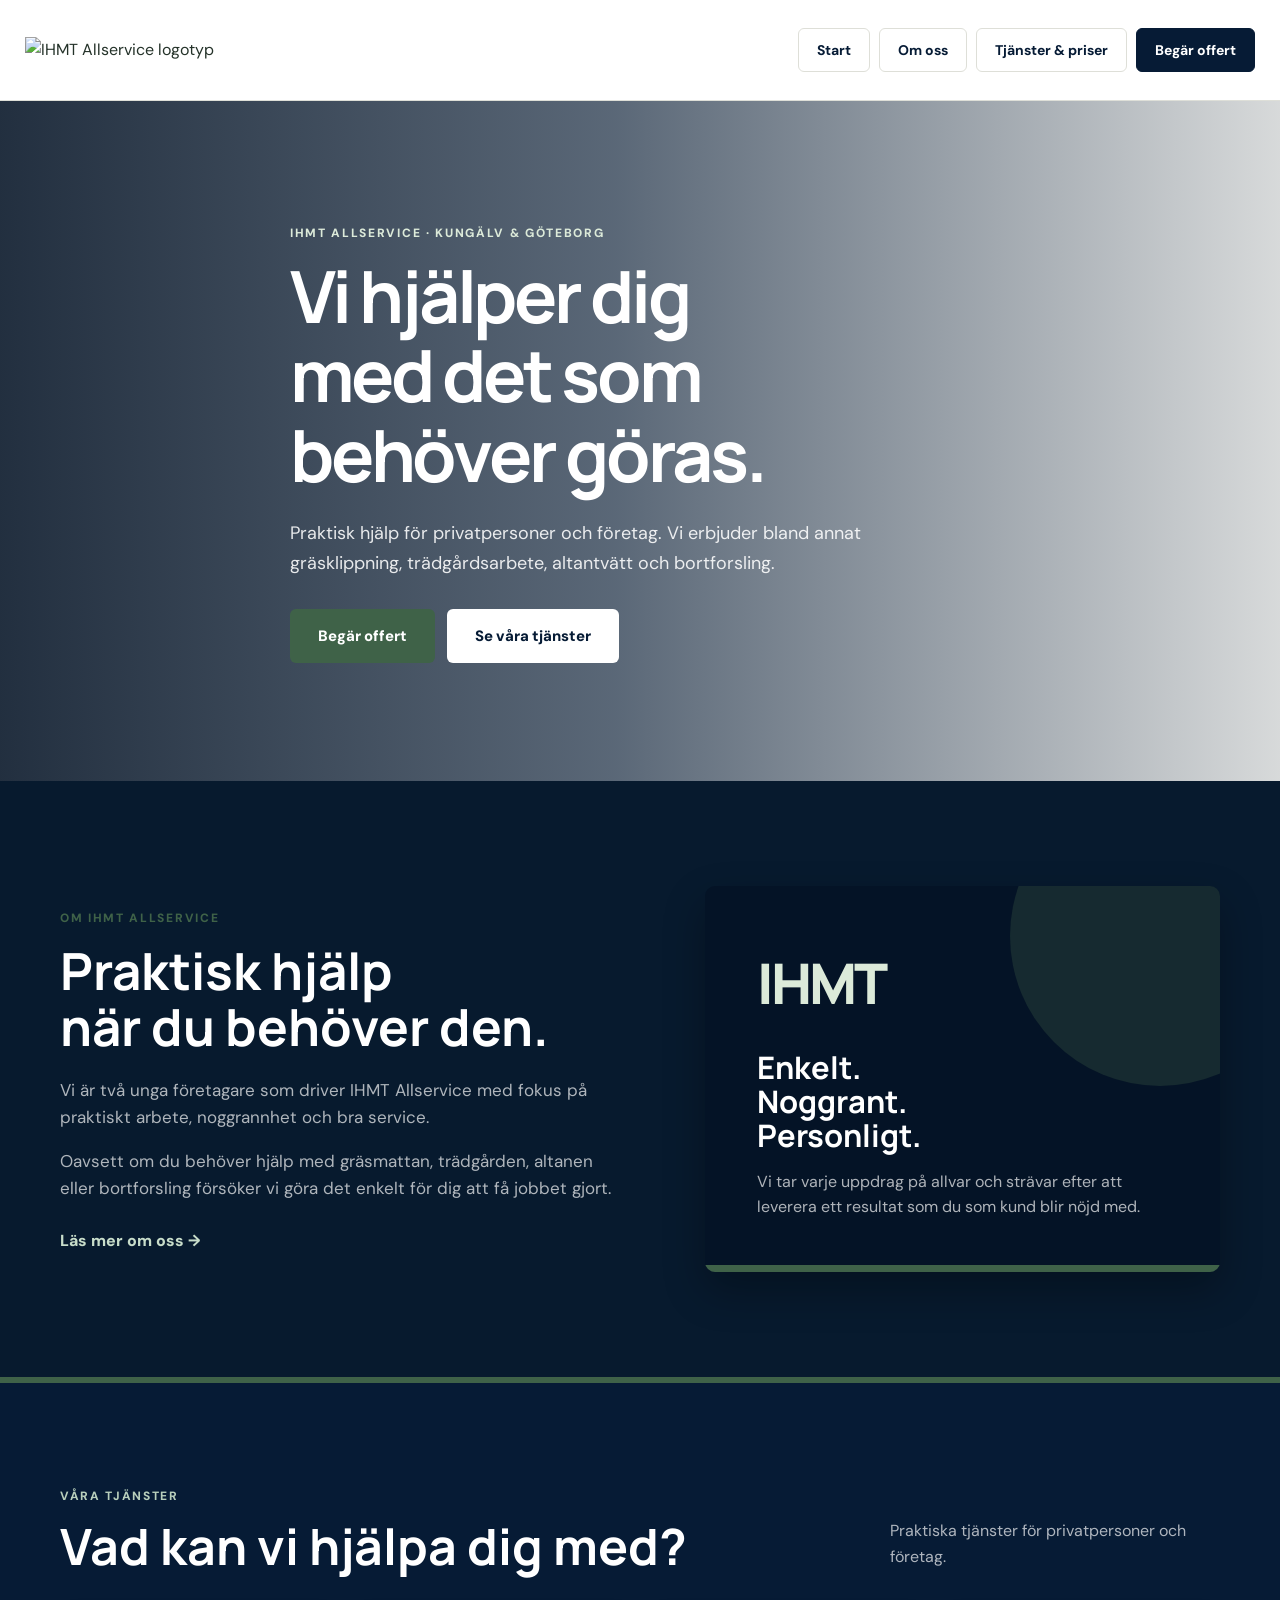
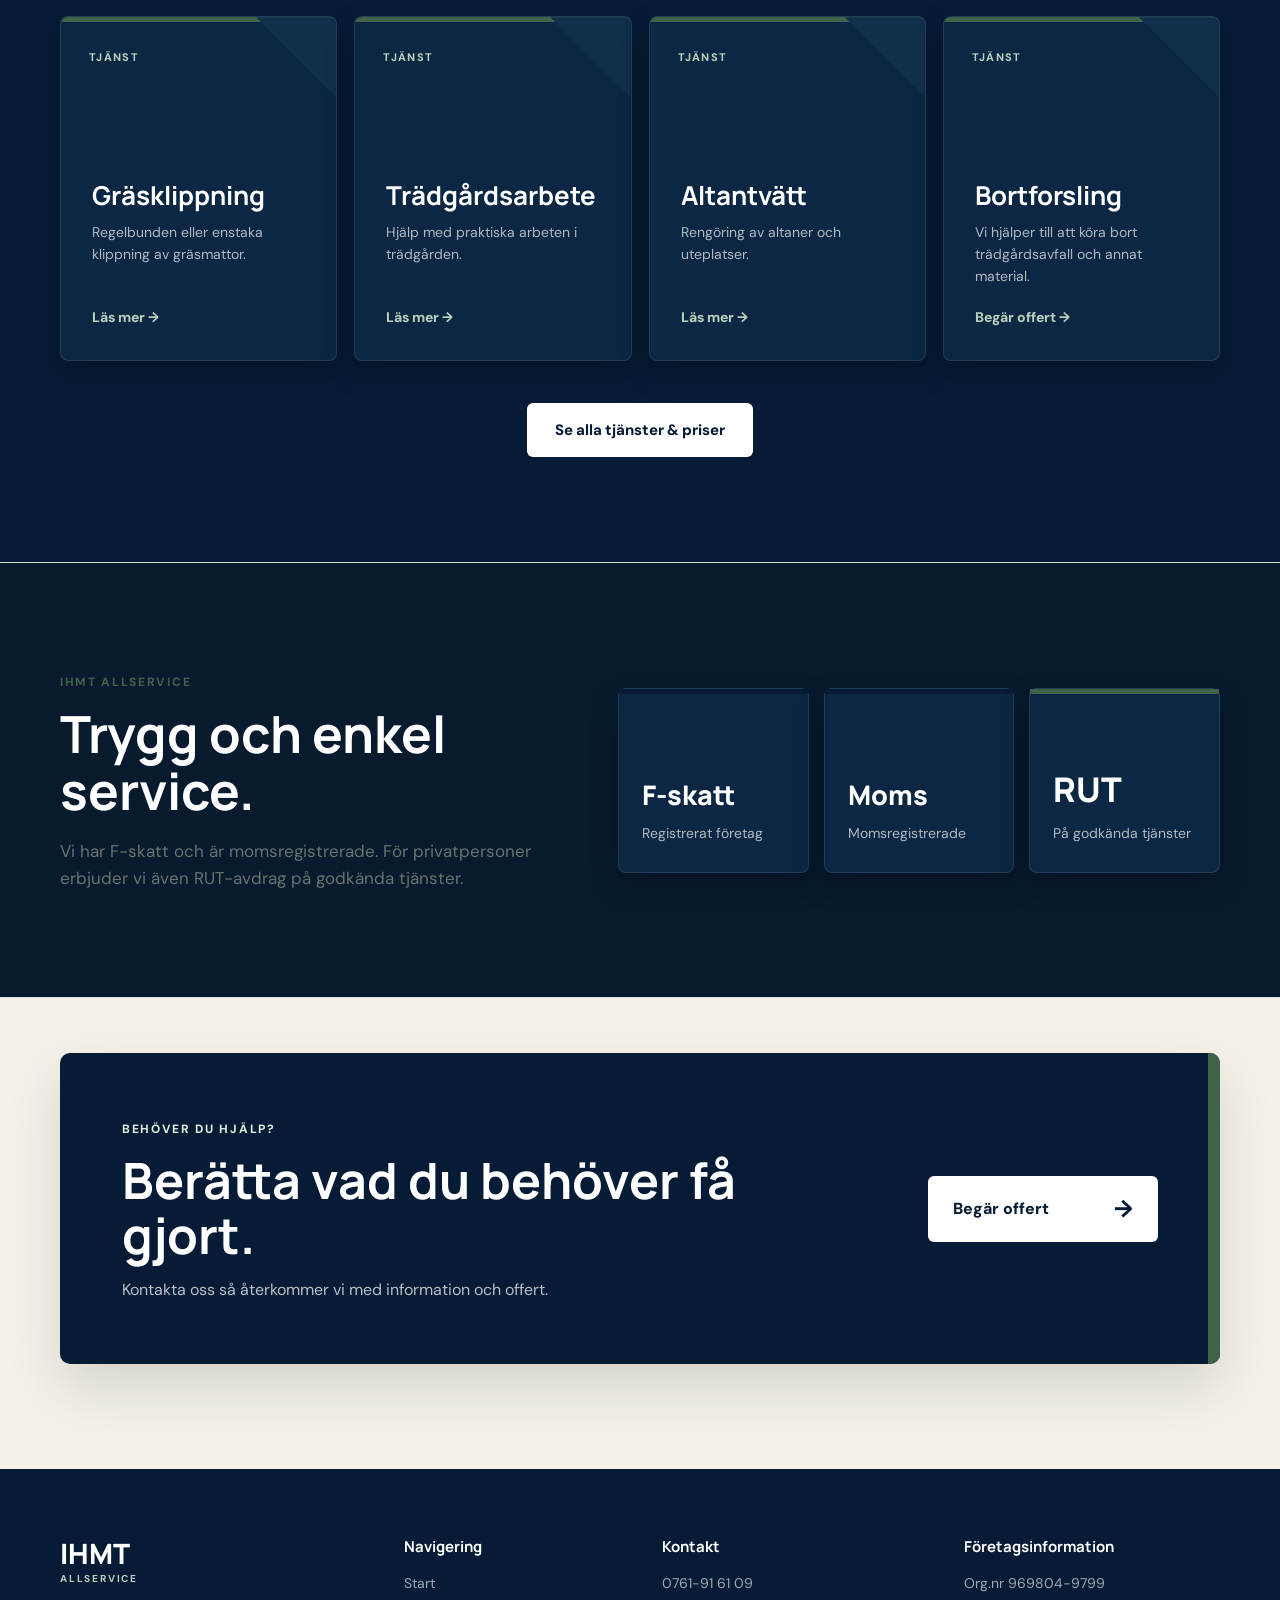
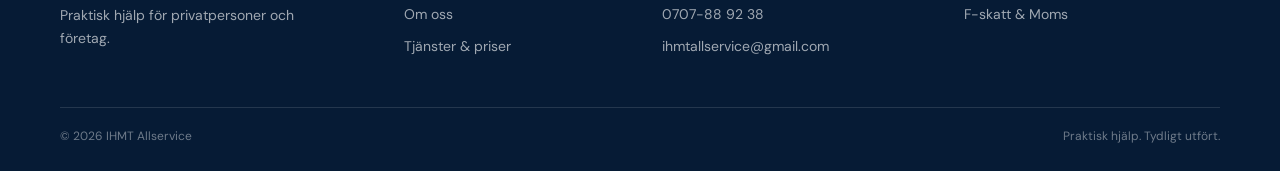
==== index.html @ 075cdbfd "Add files via upload" ====
<!DOCTYPE html>
<html lang="sv">

<head>

    <meta charset="UTF-8">

    <meta name="viewport" content="width=device-width, initial-scale=1.0">

    <title>IHMT Allservice | Trädgårdsarbete & gräsklippning i Kungälv</title>

    <meta
        name="description"
        content="IHMT Allservice erbjuder gräsklippning, trädgårdsarbete, altantvätt och bortforsling i Kungälv och Göteborg för privatpersoner och företag."
    >

    <!-- OPEN GRAPH – DELNING PÅ FACEBOOK / MESSENGER -->
    <meta property="og:title" content="IHMT Allservice | Trädgårdsarbete & gräsklippning i Kungälv">

    <meta
        property="og:description"
        content="IHMT Allservice erbjuder gräsklippning, trädgårdsarbete, altantvätt och bortforsling i Kungälv och Göteborg för privatpersoner och företag."
    >

    <meta property="og:type" content="website">

    <meta property="og:locale" content="sv_SE">

    <!-- TWITTER / X -->
    <meta name="twitter:card" content="summary">

    <meta
        name="twitter:title"
        content="IHMT Allservice | Trädgårdsarbete & gräsklippning i Kungälv"
    >

    <meta
        name="twitter:description"
        content="Gräsklippning, trädgårdsarbete, altantvätt och bortforsling i Kungälv och Göteborg."
    >


    <!-- STRUKTURERAD DATA – IHMT ALLSERVICE -->

    <script type="application/ld+json">
    {
        "@context": "https://schema.org",
        "@type": "LocalBusiness",
        "name": "IHMT Allservice",
        "telephone": [
            "+46761916109",
            "+46707889238"
        ],
        "email": "ihmtallservice@gmail.com",
        "description": "IHMT Allservice erbjuder gräsklippning, trädgårdsarbete, altantvätt och bortforsling för privatpersoner och företag i Kungälv och Göteborg.",
        "areaServed": [
            {
                "@type": "City",
                "name": "Kungälv"
            },
            {
                "@type": "City",
                "name": "Göteborg"
            }
        ],
        "serviceType": [
            "Gräsklippning",
            "Trädgårdsarbete",
            "Altantvätt",
            "Bortforsling"
        ]
    }
    </script>


    <link rel="preconnect" href="https://fonts.googleapis.com">

    <link rel="preconnect" href="https://fonts.gstatic.com" crossorigin>

    <link
        href="https://fonts.googleapis.com/css2?family=DM+Sans:wght@400;500;600;700&family=Manrope:wght@500;600;700;800&display=swap"
        rel="stylesheet"
    >

    <link rel="stylesheet" href="styles.css">

</head>


<body>

    <!-- HEADER -->

    <header class="site-header">

        <div class="header-inner">

            <a
                href="index.html"
                class="logo"
                aria-label="IHMT Allservice – startsida"
            >

                <img
                    src="bilder/header-logo.png"
                    alt="IHMT Allservice logotyp"
                >

            </a>


            <nav class="main-nav">

                <a href="index.html" class="nav-button">
                    Start
                </a>

                <a href="om-oss.html" class="nav-button">
                    Om oss
                </a>

                <a href="tjanster.html" class="nav-button">
                    Tjänster & priser
                </a>

                <a
                    href="mailto:ihmtallservice@gmail.com"
                    class="nav-button nav-button-primary"
                >
                    Begär offert
                </a>

            </nav>

        </div>

    </header>


    <main>

        <!-- HERO -->

        <section class="hero">

            <div class="hero-overlay"></div>

            <div class="hero-content">

                <span class="eyebrow">
                    IHMT ALLSERVICE · KUNGÄLV & GÖTEBORG
                </span>

                <h1>
                    Vi hjälper dig<br>
                    med det som<br>
                    behöver göras.
                </h1>

                <p>
                    Praktisk hjälp för privatpersoner och företag.
                    Vi erbjuder bland annat gräsklippning,
                    trädgårdsarbete, altantvätt och bortforsling.
                </p>


                <div class="hero-buttons">

                    <a
                        href="mailto:ihmtallservice@gmail.com"
                        class="button button-primary"
                    >
                        Begär offert
                    </a>

                    <a
                        href="tjanster.html"
                        class="button button-light"
                    >
                        Se våra tjänster
                    </a>

                </div>

            </div>

        </section>


        <!-- OM IHMT -->

        <section class="intro">

            <div class="intro-grid">

                <div class="intro-text">

                    <span class="eyebrow">
                        OM IHMT ALLSERVICE
                    </span>

                    <h2>
                        Praktisk hjälp<br>
                        när du behöver den.
                    </h2>

                    <p>
                        Vi är två unga företagare som driver
                        IHMT Allservice med fokus på praktiskt
                        arbete, noggrannhet och bra service.
                    </p>

                    <p>
                        Oavsett om du behöver hjälp med gräsmattan,
                        trädgården, altanen eller bortforsling
                        försöker vi göra det enkelt för dig
                        att få jobbet gjort.
                    </p>

                    <a href="om-oss.html" class="text-link">
                        Läs mer om oss →
                    </a>

                </div>


                <div class="intro-highlight">

                    <span class="highlight-title">
                        IHMT
                    </span>

                    <h3>
                        Enkelt.<br>
                        Noggrant.<br>
                        Personligt.
                    </h3>

                    <p>
                        Vi tar varje uppdrag på allvar och strävar
                        efter att leverera ett resultat som du
                        som kund blir nöjd med.
                    </p>

                </div>

            </div>

        </section>


        <!-- TJÄNSTER -->

        <section class="home-services">

            <div class="section-heading">

                <div>

                    <span class="eyebrow">
                        VÅRA TJÄNSTER
                    </span>

                    <h2>
                        Vad kan vi hjälpa dig med?
                    </h2>

                </div>

                <p>
                    Praktiska tjänster för privatpersoner
                    och företag.
                </p>

            </div>


            <div class="service-cards">


                <!-- GRÄSKLIPPNING -->

                <a
                    href="tjanster.html#grasklippning"
                    class="service-card"
                >

                    <div class="service-card-top">

                        <span>
                            TJÄNST
                        </span>

                    </div>


                    <div class="service-card-content">

                        <h3>
                            Gräsklippning
                        </h3>

                        <p>
                            Regelbunden eller enstaka klippning
                            av gräsmattor.
                        </p>

                        <span class="service-card-link">
                            Läs mer →
                        </span>

                    </div>

                </a>


                <!-- TRÄDGÅRDSARBETE -->

                <a
                    href="tjanster.html#tradgardsarbete"
                    class="service-card"
                >

                    <div class="service-card-top">

                        <span>
                            TJÄNST
                        </span>

                    </div>


                    <div class="service-card-content">

                        <h3>
                            Trädgårdsarbete
                        </h3>

                        <p>
                            Hjälp med praktiska arbeten
                            i trädgården.
                        </p>

                        <span class="service-card-link">
                            Läs mer →
                        </span>

                    </div>

                </a>


                <!-- ALTANTVÄTT -->

                <a
                    href="tjanster.html#altantvatt"
                    class="service-card"
                >

                    <div class="service-card-top">

                        <span>
                            TJÄNST
                        </span>

                    </div>


                    <div class="service-card-content">

                        <h3>
                            Altantvätt
                        </h3>

                        <p>
                            Rengöring av altaner och
                            uteplatser.
                        </p>

                        <span class="service-card-link">
                            Läs mer →
                        </span>

                    </div>

                </a>


                <!-- BORTFORSLING -->

                <a
                    href="tjanster.html#bortforsling"
                    class="service-card"
                >

                    <div class="service-card-top">

                        <span>
                            TJÄNST
                        </span>

                    </div>


                    <div class="service-card-content">

                        <h3>
                            Bortforsling
                        </h3>

                        <p>
                            Vi hjälper till att köra bort
                            trädgårdsavfall och annat material.
                        </p>

                        <span class="service-card-link">
                            Begär offert →
                        </span>

                    </div>

                </a>


            </div>


            <div class="services-button-wrap">

                <a
                    href="tjanster.html"
                    class="button button-white"
                >
                    Se alla tjänster & priser
                </a>

            </div>

        </section>


        <!-- F-SKATT / MOMS / RUT -->

        <section class="business-info">

            <div class="business-info-inner">


                <div class="business-heading">

                    <span class="eyebrow">
                        IHMT ALLSERVICE
                    </span>

                    <h2>
                        Trygg och enkel<br>
                        service.
                    </h2>

                    <p>
                        Vi har F-skatt och är momsregistrerade.
                        För privatpersoner erbjuder vi även
                        RUT-avdrag på godkända tjänster.
                    </p>

                </div>


                <div class="info-badges">


                    <div class="info-badge">

                        <strong>
                            F-skatt
                        </strong>

                        <span>
                            Registrerat företag
                        </span>

                    </div>


                    <div class="info-badge">

                        <strong>
                            Moms
                        </strong>

                        <span>
                            Momsregistrerade
                        </span>

                    </div>


                    <div class="info-badge info-badge-rut">

                        <strong>
                            RUT
                        </strong>

                        <span>
                            På godkända tjänster
                        </span>

                    </div>


                </div>

            </div>

        </section>


        <!-- OFFERT -->

        <section class="offer-section">

            <div class="offer-box">

                <div class="offer-content">

                    <span class="eyebrow">
                        BEHÖVER DU HJÄLP?
                    </span>

                    <h2>
                        Berätta vad du behöver få gjort.
                    </h2>

                    <p>
                        Kontakta oss så återkommer vi med
                        information och offert.
                    </p>

                </div>


                <a
                    href="mailto:ihmtallservice@gmail.com"
                    class="offer-button"
                >

                    <span>
                        Begär offert
                    </span>

                    <strong>
                        →
                    </strong>

                </a>

            </div>

        </section>

    </main>


    <!-- FOOTER -->

    <footer class="site-footer">

        <div class="footer-grid">


            <div>

                <a
                    href="index.html"
                    class="footer-logo"
                >

                    <span>
                        IHMT
                    </span>

                    <small>
                        ALLSERVICE
                    </small>

                </a>

                <p class="footer-text">
                    Praktisk hjälp för privatpersoner
                    och företag.
                </p>

            </div>


            <div class="footer-column">

                <h4>
                    Navigering
                </h4>

                <a href="index.html">
                    Start
                </a>

                <a href="om-oss.html">
                    Om oss
                </a>

                <a href="tjanster.html">
                    Tjänster & priser
                </a>

            </div>


            <div class="footer-column">

                <h4>
                    Kontakt
                </h4>

                <a href="tel:0761916109">
                    0761-91 61 09
                </a>

                <a href="tel:0707889238">
                    0707-88 92 38
                </a>

                <a href="mailto:ihmtallservice@gmail.com">
                    ihmtallservice@gmail.com
                </a>

            </div>


            <div class="footer-column">

                <h4>
                    Företagsinformation
                </h4>

                <p>
                    Org.nr 969804-9799
                </p>

                <p>
                    F-skatt & Moms
                </p>

            </div>


        </div>


        <div class="footer-bottom">

            <span>
                © 2026 IHMT Allservice
            </span>

            <span>
                Praktisk hjälp. Tydligt utfört.
            </span>

        </div>

    </footer>


</body>

</html>
---- styles.css ----
/* =========================================================
   IHMT ALLSERVICE — STYLES
   Local service / garden / craftsmanship direction
   ========================================================= */

:root {
    --navy: #061b35;
    --navy-dark: #041326;
    --navy-light: #0d3154;

    --blue: #17618f;
    --blue-bright: #2488bd;
    --light-blue: #8bc9e8;

    --green: #3f6248;
    --green-dark: #2f4d38;
    --green-light: #e8eee7;

    --cream: #f5f1e8;
    --warm-white: #fcfbf7;
    --sand: #d9cbb4;

    --white: #ffffff;
    --text: #243229;
    --muted: #68746d;
    --border: #dedfd8;

    --shadow: 0 14px 35px rgba(20, 35, 27, 0.09);
    --shadow-lg: 0 24px 55px rgba(20, 35, 27, 0.14);
}

* {
    margin: 0;
    padding: 0;
    box-sizing: border-box;
}

html {
    scroll-behavior: smooth;
}

body {
    font-family: "DM Sans", sans-serif;
    color: var(--text);
    background: var(--warm-white);
    line-height: 1.6;
}

img {
    max-width: 100%;
    display: block;
}

a {
    color: inherit;
    text-decoration: none;
}

main {
    overflow: hidden;
}

h1,
h2,
h3,
h4 {
    font-family: "Manrope", sans-serif;
    line-height: 1.1;
}

h2 {
    font-size: clamp(34px, 4vw, 54px);
    color: var(--navy);
}

p {
    color: var(--muted);
}

.eyebrow {
    display: inline-block;
    margin-bottom: 13px;
    color: var(--green);
    font-size: 12px;
    font-weight: 800;
    letter-spacing: 0.14em;
    text-transform: uppercase;
}

/* =========================================================
   BUTTONS
   ========================================================= */

.button {
    min-height: 54px;
    padding: 0 27px;
    display: inline-flex;
    align-items: center;
    justify-content: center;
    border: 1px solid transparent;
    border-radius: 6px;
    font-size: 15px;
    font-weight: 800;
    transition: 0.2s ease;
}

.button:hover {
    transform: translateY(-2px);
}

.button-primary {
    background: var(--green);
    color: var(--white);
}

.button-primary:hover {
    background: var(--green-dark);
}

.button-light,
.button-white {
    background: var(--white);
    color: var(--navy);
}

.button-light:hover,
.button-white:hover {
    background: var(--cream);
}

/* =========================================================
   HEADER
   ========================================================= */

.site-header {
    position: relative;
    z-index: 20;
    background: var(--white);
    border-bottom: 1px solid var(--border);
}

.header-inner {
    width: min(1240px, calc(100% - 50px));
    min-height: 100px;
    margin: 0 auto;
    display: flex;
    align-items: center;
    justify-content: space-between;
    gap: 30px;
}

.logo {
    width: 300px;
    height: 90px;
    display: flex;
    align-items: center;
    justify-content: flex-start;
    flex-shrink: 0;
}

.logo img {
    width: 290px !important;
    height: auto !important;
    max-width: 290px !important;
    max-height: 85px !important;
    display: block;
    object-fit: contain;
    object-position: left center;
}

.main-nav {
    display: flex;
    align-items: center;
    justify-content: flex-end;
    gap: 9px;
}

.nav-button {
    min-height: 44px;
    padding: 0 18px;
    display: inline-flex;
    align-items: center;
    justify-content: center;
    border: 1px solid var(--border);
    border-radius: 6px;
    background: var(--white);
    color: var(--navy);
    font-size: 14px;
    font-weight: 700;
    transition: 0.2s ease;
}

.nav-button:hover {
    color: var(--green);
    border-color: var(--green);
}

.nav-button-primary {
    background: var(--navy);
    color: var(--white);
    border-color: var(--navy);
}

.nav-button-primary:hover {
    background: var(--green);
    border-color: var(--green);
    color: var(--white);
}

/* =========================================================
   STARTSIDA — HERO
   ========================================================= */

.hero {
    position: relative;
    min-height: 680px;
    display: flex;
    align-items: center;
    background-image: url("bilder/hero.jpg");
    background-size: cover;
    background-position: center;
}

.hero-overlay {
    position: absolute;
    inset: 0;
    background: linear-gradient(
        90deg,
        rgba(4, 19, 38, 0.88) 0%,
        rgba(6, 27, 53, 0.66) 48%,
        rgba(6, 27, 53, 0.15) 100%
    );
}

.hero-content {
    position: relative;
    z-index: 2;
    width: min(1240px, calc(100% - 50px));
    max-width: 700px;
    margin: 0 auto;
    padding: 95px 0;
}

.hero .eyebrow {
    color: #dcead9;
}

.hero h1 {
    margin-bottom: 24px;
    color: var(--white);
    font-size: clamp(46px, 6vw, 72px);
    letter-spacing: -0.045em;
}

.hero p {
    max-width: 590px;
    color: rgba(255, 255, 255, 0.88);
    font-size: 18px;
    line-height: 1.7;
}

.hero-buttons {
    display: flex;
    flex-wrap: wrap;
    gap: 12px;
    margin-top: 30px;
}

/* =========================================================
   STARTSIDA — INTRO
   ========================================================= */

.intro {
    padding: 105px 0;
    background: var(--cream);
}

.intro-grid {
    width: min(1160px, calc(100% - 50px));
    margin: 0 auto;
    display: grid;
    grid-template-columns: 1.05fr 0.95fr;
    gap: 75px;
    align-items: center;
}

.intro-text h2 {
    margin-bottom: 23px;
}

.intro-text p {
    max-width: 650px;
    margin-bottom: 16px;
    font-size: 17px;
}

.text-link {
    display: inline-flex;
    margin-top: 10px;
    color: var(--green);
    font-weight: 800;
}

.text-link:hover {
    color: var(--navy);
}

.intro-highlight {
    position: relative;
    min-height: 380px;
    padding: 52px;
    display: flex;
    flex-direction: column;
    justify-content: center;
    overflow: hidden;
    background: var(--navy);
    border-radius: 10px;
    box-shadow: var(--shadow-lg);
}

.intro-highlight::before {
    content: "";
    position: absolute;
    right: -90px;
    top: -100px;
    width: 300px;
    height: 300px;
    border-radius: 50%;
    background: rgba(63, 98, 72, 0.35);
}

.intro-highlight::after {
    content: "";
    position: absolute;
    left: 0;
    bottom: 0;
    width: 100%;
    height: 7px;
    background: var(--green);
}

.highlight-title {
    position: relative;
    z-index: 2;
    margin-bottom: 22px;
    color: #dcead9;
    font-family: "Manrope", sans-serif;
    font-size: 56px;
    font-weight: 800;
    letter-spacing: -0.05em;
}

.intro-highlight h3 {
    position: relative;
    z-index: 2;
    margin-bottom: 17px;
    color: var(--white);
    font-size: 31px;
}

.intro-highlight p {
    position: relative;
    z-index: 2;
    max-width: 410px;
    color: rgba(255, 255, 255, 0.72);
    font-size: 16px;
}

/* =========================================================
   STARTSIDA — TJÄNSTER
   ========================================================= */

.home-services {
    padding: 105px 0;
    background: var(--white);
}

.home-services::before {
    content: "";
    display: block;
    height: 6px;
    margin-top: -105px;
    margin-bottom: 99px;
    background: var(--green);
}

.section-heading {
    width: min(1160px, calc(100% - 50px));
    margin: 0 auto 42px;
    display: flex;
    align-items: flex-end;
    justify-content: space-between;
    gap: 30px;
}

.section-heading .eyebrow {
    color: var(--green);
}

.section-heading h2 {
    color: var(--navy);
    font-size: clamp(34px, 4vw, 50px);
}

.section-heading > p {
    max-width: 330px;
    margin-bottom: 5px;
}

.service-cards {
    width: min(1160px, calc(100% - 50px));
    margin: 0 auto;
    display: grid;
    grid-template-columns: repeat(4, 1fr);
    gap: 17px;
}

.service-card {
    position: relative;
    min-height: 345px;
    padding: 31px;
    display: flex;
    flex-direction: column;
    justify-content: flex-end;
    overflow: hidden;
    background: var(--warm-white);
    border: 1px solid var(--border);
    border-radius: 8px;
    box-shadow: 0 9px 25px rgba(20, 35, 27, 0.06);
    transition: 0.25s ease;
}

.service-card::before {
    content: "";
    position: absolute;
    left: 0;
    top: 0;
    width: 100%;
    height: 5px;
    background: var(--green);
}

.service-card::after {
    content: "";
    position: absolute;
    right: 0;
    top: 0;
    width: 80px;
    height: 80px;
    background: var(--green-light);
    clip-path: polygon(100% 0, 100% 100%, 0 0);
}

.service-card:hover {
    transform: translateY(-5px);
    box-shadow: var(--shadow);
}

.service-card-top {
    position: absolute;
    top: 26px;
    left: 28px;
    z-index: 2;
}

.service-card-top span {
    color: var(--green);
    font-size: 11px;
    font-weight: 800;
    letter-spacing: 0.12em;
}

.service-card-content {
    position: relative;
    z-index: 3;
}

.service-card h3 {
    margin-bottom: 11px;
    color: var(--navy);
    font-size: 26px;
}

.service-card p {
    min-height: 68px;
    font-size: 14px;
}

.service-card-link {
    display: inline-block;
    margin-top: 17px;
    color: var(--green);
    font-size: 14px;
    font-weight: 800;
}

.services-button-wrap {
    margin-top: 42px;
    text-align: center;
}

/* =========================================================
   F-SKATT / MOMS / RUT
   ========================================================= */

.business-info {
    padding: 105px 0;
    background: var(--green-light);
    border-top: 1px solid #d7e0d4;
    border-bottom: 1px solid #d7e0d4;
}

.business-info-inner {
    width: min(1160px, calc(100% - 50px));
    margin: 0 auto;
    display: grid;
    grid-template-columns: 0.9fr 1.1fr;
    gap: 65px;
    align-items: center;
}

.business-heading h2 {
    margin-bottom: 20px;
}

.business-heading p {
    max-width: 590px;
    font-size: 17px;
}

.info-badges {
    display: grid;
    grid-template-columns: repeat(3, 1fr);
    gap: 15px;
}

.info-badge {
    position: relative;
    min-height: 185px;
    padding: 27px 23px;
    display: flex;
    flex-direction: column;
    justify-content: flex-end;
    background: var(--white);
    border: 1px solid var(--border);
    border-radius: 8px;
    box-shadow: 0 10px 25px rgba(20, 35, 27, 0.07);
    transition: 0.25s ease;
}

.info-badge::before {
    content: "";
    position: absolute;
    left: 0;
    top: 0;
    width: 100%;
    height: 5px;
    background: var(--navy);
}

.info-badge:hover {
    transform: translateY(-4px);
    box-shadow: var(--shadow);
}

.info-badge strong {
    margin-bottom: 6px;
    color: var(--navy);
    font-family: "Manrope", sans-serif;
    font-size: 27px;
    font-weight: 800;
}

.info-badge > span {
    color: var(--muted);
    font-size: 14px;
}

.info-badge-rut {
    background: var(--navy);
    border-color: var(--navy);
}

.info-badge-rut::before {
    background: var(--green);
}

.info-badge-rut strong {
    color: var(--white);
    font-size: 34px;
}

.info-badge-rut > span {
    color: rgba(255, 255, 255, 0.72);
}

/* =========================================================
   OFFERT
   ========================================================= */

.offer-section {
    padding: 55px 0 105px;
    background: var(--cream);
}

.offer-box {
    position: relative;
    width: min(1160px, calc(100% - 50px));
    margin: 0 auto;
    padding: 62px;
    display: flex;
    align-items: center;
    justify-content: space-between;
    gap: 45px;
    overflow: hidden;
    background: var(--navy);
    border-radius: 10px;
    box-shadow: var(--shadow-lg);
}

.offer-box::before {
    content: "";
    position: absolute;
    right: 0;
    top: 0;
    width: 12px;
    height: 100%;
    background: var(--green);
}

.offer-content {
    position: relative;
    z-index: 2;
}

.offer-content .eyebrow {
    color: #dcead9;
}

.offer-content h2 {
    max-width: 700px;
    margin-bottom: 14px;
    color: var(--white);
    font-size: clamp(32px, 4vw, 50px);
}

.offer-content p {
    color: rgba(255, 255, 255, 0.72);
}

.offer-button {
    position: relative;
    z-index: 3;
    min-width: 230px;
    min-height: 66px;
    padding: 0 25px;
    display: flex;
    align-items: center;
    justify-content: space-between;
    gap: 24px;
    background: var(--white);
    border-radius: 6px;
    color: var(--navy);
    font-weight: 800;
    transition: 0.2s ease;
}

.offer-button strong {
    font-size: 24px;
}

.offer-button:hover {
    background: var(--cream);
    transform: translateY(-2px);
}

/* =========================================================
   FOOTER
   ========================================================= */

.site-footer {
    padding: 70px 0 25px;
    background: var(--navy);
    color: var(--white);
}

.footer-grid {
    width: min(1160px, calc(100% - 50px));
    margin: 0 auto;
    display: grid;
    grid-template-columns: 1.4fr 1fr 1.2fr 1.2fr;
    gap: 45px;
}

.footer-logo {
    display: inline-flex;
    flex-direction: column;
    margin-bottom: 17px;
}

.footer-logo span {
    font-family: "Manrope", sans-serif;
    font-size: 28px;
    font-weight: 800;
    line-height: 1;
}

.footer-logo small {
    margin-top: 4px;
    color: #bcd1bf;
    font-size: 10px;
    font-weight: 700;
    letter-spacing: 0.18em;
}

.footer-text {
    max-width: 270px;
    color: rgba(255, 255, 255, 0.62);
    font-size: 14px;
}

.footer-column {
    display: flex;
    flex-direction: column;
    gap: 9px;
}

.footer-column h4 {
    margin-bottom: 7px;
    color: var(--white);
    font-size: 15px;
}

.footer-column a,
.footer-column p {
    color: rgba(255, 255, 255, 0.62);
    font-size: 14px;
}

.footer-column a:hover {
    color: #dcead9;
}

.footer-bottom {
    width: min(1160px, calc(100% - 50px));
    margin: 50px auto 0;
    padding-top: 19px;
    border-top: 1px solid rgba(255, 255, 255, 0.12);
    display: flex;
    justify-content: space-between;
    gap: 20px;
    color: rgba(255, 255, 255, 0.42);
    font-size: 12px;
}

/* =========================================================
   TJÄNSTER — HERO
   ========================================================= */

.services-hero {
    position: relative;
    min-height: 500px;
    display: flex;
    align-items: center;
    overflow: hidden;
    background:
        linear-gradient(rgba(6, 27, 53, 0.87), rgba(6, 27, 53, 0.87)),
        url("bilder/hero.jpg") center / cover;
    color: white;
}

.services-hero::before,
.services-hero::after,
.services-hero-circle {
    display: none;
}

.services-hero-inner {
    position: relative;
    z-index: 2;
    width: min(1160px, calc(100% - 50px));
    margin: 0 auto;
    display: grid;
    grid-template-columns: 1fr 300px;
    align-items: center;
    gap: 75px;
}

.services-hero-text {
    max-width: 760px;
}

.services-hero .eyebrow {
    color: #dcead9;
}

.services-hero h1 {
    margin-bottom: 23px;
    font-size: clamp(46px, 6vw, 72px);
    letter-spacing: -0.05em;
    color: white;
}

.services-hero h1 span {
    color: #c8ddca;
}

.services-hero p {
    max-width: 620px;
    color: rgba(255, 255, 255, 0.76);
    font-size: 18px;
    line-height: 1.7;
}

.services-hero-side {
    min-height: 235px;
    padding: 34px;
    display: flex;
    flex-direction: column;
    justify-content: flex-end;
    background: rgba(255, 255, 255, 0.09);
    border: 1px solid rgba(255, 255, 255, 0.18);
    border-radius: 8px;
}

.hero-side-number {
    margin-bottom: 18px;
    color: #dcead9;
    font-family: "Manrope", sans-serif;
    font-size: 76px;
    font-weight: 800;
    line-height: 0.9;
}

.services-hero-side strong {
    display: block;
    color: white;
    font-family: "Manrope", sans-serif;
    font-size: 20px;
}

.services-hero-side span {
    display: block;
    margin-top: 4px;
    color: rgba(255, 255, 255, 0.55);
    font-size: 13px;
}

/* =========================================================
   TJÄNSTER — MAIN
   ========================================================= */

.services-main {
    padding: 105px 0;
    background: var(--warm-white);
}

.services-main-inner {
    width: min(1160px, calc(100% - 50px));
    margin: 0 auto;
}

.services-intro {
    margin-bottom: 45px;
    display: flex;
    justify-content: space-between;
    align-items: flex-end;
    gap: 40px;
}

.services-intro h2 {
    margin-top: 3px;
    font-size: clamp(36px, 4vw, 54px);
}

.services-intro > p {
    max-width: 360px;
    margin-bottom: 5px;
}

.services-list {
    display: flex;
    flex-direction: column;
    gap: 16px;
}

.service-detail-new {
    position: relative;
    overflow: hidden;
    background: var(--white);
    border: 1px solid var(--border);
    border-radius: 8px;
    box-shadow: 0 8px 25px rgba(20, 35, 27, 0.05);
    transition: 0.25s ease;
}

.service-detail-new:hover,
.service-detail-new[open] {
    border-color: #c9d2c7;
    box-shadow: var(--shadow);
}

.service-detail-new summary {
    position: relative;
    min-height: 120px;
    padding: 24px 32px;
    display: grid;
    grid-template-columns: 1fr auto 45px;
    align-items: center;
    gap: 24px;
    cursor: pointer;
    list-style: none;
}

.service-detail-new summary::-webkit-details-marker {
    display: none;
}

.service-detail-new summary::before {
    content: "";
    position: absolute;
    left: 0;
    top: 0;
    bottom: 0;
    width: 6px;
    background: var(--green);
}

.service-title-new {
    padding-left: 5px;
}

.service-title-new > span {
    display: block;
    margin-bottom: 5px;
    color: var(--green);
    font-size: 10px;
    font-weight: 800;
    letter-spacing: 0.14em;
}

.service-title-new h3 {
    color: var(--navy);
    font-size: 27px;
}

.service-title-new p {
    margin-top: 3px;
    font-size: 14px;
}

.service-price-preview {
    padding: 9px 15px;
    background: var(--green-light);
    border-radius: 5px;
    color: var(--green-dark);
    font-size: 14px;
    font-weight: 800;
    white-space: nowrap;
}

.service-plus {
    width: 42px;
    height: 42px;
    display: flex;
    align-items: center;
    justify-content: center;
    border-radius: 5px;
    background: var(--navy);
    color: white;
    font-size: 24px;
    line-height: 1;
    transition: 0.25s ease;
}

.service-detail-new[open] .service-plus {
    background: var(--green);
    transform: rotate(45deg);
}

.service-content-new {
    padding: 0 32px 32px;
    display: grid;
    grid-template-columns: 0.85fr 1.15fr;
    gap: 42px;
}

.service-image-new {
    min-height: 325px;
    overflow: hidden;
    border-radius: 7px;
}

.service-image-new img {
    width: 100%;
    height: 100%;
    min-height: 325px;
    object-fit: cover;
    transition: 0.4s ease;
}

.service-detail-new:hover .service-image-new img {
    transform: scale(1.025);
}

.service-info-new {
    padding: 8px 0;
}

.service-info-new > p:first-child {
    max-width: 600px;
    margin-bottom: 28px;
    font-size: 16px;
    line-height: 1.75;
}

.service-info-new h4 {
    margin-bottom: 12px;
    color: var(--navy);
    font-size: 17px;
}

.price-list-new {
    overflow: hidden;
    margin-bottom: 23px;
    border: 1px solid var(--border);
    border-radius: 7px;
}

.price-list-new > div {
    min-height: 51px;
    padding: 0 16px;
    display: flex;
    align-items: center;
    justify-content: space-between;
    gap: 20px;
    border-bottom: 1px solid var(--border);
}

.price-list-new > div:last-child {
    border-bottom: 0;
}

.price-list-new span {
    color: var(--text);
    font-size: 14px;
}

.price-list-new strong {
    color: var(--green);
    font-size: 14px;
}

.price-highlight-new {
    margin-bottom: 17px;
    padding: 23px;
    display: flex;
    align-items: center;
    justify-content: space-between;
    gap: 20px;
    background: var(--navy);
    border-radius: 7px;
}

.price-highlight-new span {
    color: rgba(255, 255, 255, 0.65);
    font-size: 14px;
}

.price-highlight-new strong {
    color: #dcead9;
    font-family: "Manrope", sans-serif;
    font-size: 27px;
}

.service-note-new {
    margin-bottom: 23px;
    font-size: 13px;
    color: var(--muted);
}

.service-offer-button {
    min-height: 50px;
    padding: 0 22px;
}

/* NOTICE */

.services-notice-new {
    margin-top: 32px;
    padding: 22px 26px;
    display: flex;
    align-items: flex-start;
    gap: 17px;
    background: var(--cream);
    border: 1px solid var(--border);
    border-radius: 7px;
}

.notice-icon {
    flex: 0 0 auto;
    width: 35px;
    height: 35px;
    display: flex;
    align-items: center;
    justify-content: center;
    border-radius: 5px;
    background: var(--green);
    color: white;
    font-weight: 800;
}

.services-notice-new strong {
    display: block;
    margin-bottom: 4px;
    color: var(--navy);
    font-size: 15px;
}

.services-notice-new p {
    font-size: 13px;
}

/* =========================================================
   TJÄNSTER — RUT
   ========================================================= */

.services-rut-new {
    position: relative;
    overflow: hidden;
    padding: 95px 0;
    background: var(--navy);
}

.services-rut-new::before,
.services-rut-new::after {
    display: none;
}

.services-rut-inner {
    position: relative;
    z-index: 2;
    width: min(1160px, calc(100% - 50px));
    margin: 0 auto;
    display: grid;
    grid-template-columns: 1fr 0.8fr;
    gap: 90px;
    align-items: center;
}

.services-rut-new .eyebrow {
    color: #c8ddca;
}

.services-rut-new h2 {
    max-width: 650px;
    color: white;
    font-size: clamp(35px, 4vw, 52px);
}

.services-rut-new h2 span {
    color: #c8ddca;
}

.rut-text p {
    margin-bottom: 24px;
    color: rgba(255, 255, 255, 0.68);
    font-size: 16px;
    line-height: 1.75;
}

.rut-link {
    display: inline-flex;
    align-items: center;
    gap: 12px;
    color: white;
    font-weight: 800;
}

.rut-link span {
    color: #c8ddca;
    font-size: 22px;
    transition: 0.2s ease;
}

.rut-link:hover span {
    transform: translateX(5px);
}

/* =========================================================
   OM OSS — HERO
   ========================================================= */

.about-hero {
    position: relative;
    min-height: 550px;
    display: flex;
    align-items: center;
    overflow: hidden;
    background:
        linear-gradient(rgba(6, 27, 53, 0.88), rgba(6, 27, 53, 0.88)),
        url("bilder/hero.jpg") center / cover;
}

.about-hero::before,
.about-hero::after,
.about-hero-circle {
    display: none;
}

.about-hero-inner {
    position: relative;
    z-index: 2;
    width: min(1160px, calc(100% - 50px));
    margin: 0 auto;
    display: grid;
    grid-template-columns: 1fr 350px;
    align-items: center;
    gap: 80px;
}

.about-hero-text {
    max-width: 720px;
}

.about-hero .eyebrow {
    color: #dcead9;
}

.about-hero h1 {
    margin-bottom: 24px;
    color: white;
    font-size: clamp(50px, 6vw, 76px);
    letter-spacing: -0.05em;
}

.about-hero h1 span {
    color: #c8ddca;
}

.about-hero-text p {
    max-width: 610px;
    color: rgba(255, 255, 255, 0.75);
    font-size: 18px;
    line-height: 1.75;
}

.about-hero-card {
    min-height: 325px;
    padding: 40px;
    display: flex;
    flex-direction: column;
    justify-content: center;
    background: var(--white);
    border-radius: 8px;
    border-bottom: 6px solid var(--green);
    box-shadow: var(--shadow-lg);
}

.about-hero-card > span {
    margin-bottom: 5px;
    color: var(--green);
    font-family: "Manrope", sans-serif;
    font-size: 56px;
    font-weight: 800;
    letter-spacing: -0.06em;
}

.about-hero-card > strong {
    color: var(--navy);
    font-family: "Manrope", sans-serif;
    font-size: 20px;
}

.about-hero-card p {
    margin-top: 40px;
    color: var(--text);
    font-family: "Manrope", sans-serif;
    font-size: 26px;
    font-weight: 700;
    line-height: 1.25;
}

/* =========================================================
   OM OSS — STORY
   ========================================================= */

.about-story {
    padding: 110px 0;
    background: var(--cream);
}

.about-story-inner {
    width: min(1160px, calc(100% - 50px));
    margin: 0 auto;
    display: grid;
    grid-template-columns: 0.85fr 1.15fr;
    gap: 85px;
    align-items: center;
}

.about-story-image {
    position: relative;
    min-height: 430px;
    display: flex;
    align-items: center;
    justify-content: center;
    overflow: hidden;
    background: var(--white);
    border: 1px solid var(--border);
    border-radius: 8px;
    box-shadow: var(--shadow);
}

.about-story-image::before {
    content: "";
    position: absolute;
    right: 0;
    top: 0;
    width: 100%;
    height: 7px;
    background: var(--green);
}

.about-story-image::after {
    content: "";
    position: absolute;
    left: 0;
    bottom: 0;
    width: 55%;
    height: 55%;
    background: var(--green-light);
    clip-path: polygon(0 100%, 100% 100%, 0 0);
}

.about-story-image img {
    position: relative;
    z-index: 2;
    width: 75%;
    max-width: 360px;
    height: auto;
    object-fit: contain;
}

.about-story-content {
    max-width: 650px;
}

.about-story-content h2 {
    margin-bottom: 23px;
    font-size: clamp(36px, 4vw, 54px);
    letter-spacing: -0.04em;
}

.about-story-content p {
    margin-bottom: 18px;
    font-size: 17px;
    line-height: 1.8;
}

.about-story-content p:last-child {
    margin-bottom: 0;
}

/* Kept for compatibility with the older story markup. */
.about-story-heading h2 {
    margin-top: 5px;
    font-size: clamp(36px, 4vw, 55px);
    letter-spacing: -0.04em;
}

.about-story-text {
    padding-top: 32px;
}

.about-story-text p {
    margin-bottom: 22px;
    font-size: 17px;
    line-height: 1.8;
}

.about-story-text p:last-child {
    margin-bottom: 0;
}

/* =========================================================
   OM OSS — VALUES
   ========================================================= */

.about-values {
    padding: 105px 0;
    background: var(--white);
}

.about-values-inner {
    width: min(1160px, calc(100% - 50px));
    margin: 0 auto;
}

.about-values-heading {
    max-width: 650px;
    margin-bottom: 50px;
}

.about-values-heading .eyebrow {
    color: var(--green);
}

.about-values-heading h2 {
    margin-bottom: 18px;
    color: var(--navy);
    font-size: clamp(36px, 4vw, 54px);
}

.about-values-heading p {
    max-width: 560px;
    font-size: 16px;
}

.about-values-grid {
    display: grid;
    grid-template-columns: repeat(3, 1fr);
    gap: 17px;
}

.about-value-card {
    min-height: 265px;
    padding: 31px;
    background: var(--cream);
    border: 1px solid var(--border);
    border-radius: 8px;
    transition: 0.25s ease;
}

.about-value-card:hover {
    transform: translateY(-5px);
    box-shadow: var(--shadow);
}

.about-value-icon {
    width: 44px;
    height: 44px;
    margin-bottom: 32px;
    display: flex;
    align-items: center;
    justify-content: center;
    border-radius: 5px;
    background: var(--green);
    color: white;
    font-size: 20px;
    font-weight: 800;
}

.about-value-card h3 {
    margin-bottom: 10px;
    color: var(--navy);
    font-size: 25px;
}

.about-value-card p {
    font-size: 14px;
    line-height: 1.7;
}

/* =========================================================
   OM OSS — COMPANY
   ========================================================= */

.about-company {
    padding: 105px 0;
    background: var(--green-light);
    border-top: 1px solid #d7e0d4;
}

.about-company-inner {
    width: min(1160px, calc(100% - 50px));
    margin: 0 auto;
    display: grid;
    grid-template-columns: 0.9fr 1.1fr;
    gap: 75px;
    align-items: center;
}

.about-company-main h2 {
    margin-bottom: 19px;
    font-size: clamp(36px, 4vw, 53px);
    letter-spacing: -0.04em;
}

.about-company-main > p {
    max-width: 550px;
    margin-bottom: 27px;
    font-size: 16px;
    line-height: 1.75;
}

.about-company-link {
    display: inline-flex;
    align-items: center;
    gap: 10px;
    color: var(--green-dark);
    font-weight: 800;
}

.about-company-link span {
    font-size: 21px;
    transition: 0.2s ease;
}

.about-company-link:hover span {
    transform: translateX(5px);
}

.about-company-details {
    display: grid;
    grid-template-columns: repeat(2, 1fr);
    gap: 15px;
}

.company-detail {
    min-height: 155px;
    padding: 27px;
    display: flex;
    flex-direction: column;
    justify-content: flex-end;
    background: var(--white);
    border: 1px solid var(--border);
    border-radius: 8px;
    box-shadow: 0 9px 25px rgba(20, 35, 27, 0.06);
    transition: 0.25s ease;
}

.company-detail:hover {
    transform: translateY(-4px);
    box-shadow: var(--shadow);
}

.company-detail strong {
    margin-bottom: 5px;
    color: var(--navy);
    font-family: "Manrope", sans-serif;
    font-size: 27px;
}

.company-detail span {
    color: var(--muted);
    font-size: 13px;
}

.company-detail-dark {
    background: var(--navy);
    border-color: var(--navy);
}

.company-detail-dark strong {
    color: white;
}

.company-detail-dark span {
    color: rgba(255, 255, 255, 0.68);
}

/* =========================================================
   RESPONSIVE — GENERAL
   ========================================================= */

@media (max-width: 1000px) {
    .service-cards {
        grid-template-columns: repeat(2, 1fr);
    }

    .intro-grid,
    .business-info-inner,
    .about-company-inner {
        grid-template-columns: 1fr;
        gap: 48px;
    }

    .footer-grid {
        grid-template-columns: repeat(2, 1fr);
    }
}

@media (max-width: 900px) {
    .services-hero-inner,
    .about-hero-inner {
        grid-template-columns: 1fr;
    }

    .services-hero-side,
    .about-hero-card {
        display: none;
    }

    .service-price-preview {
        display: none;
    }

    .service-detail-new summary {
        grid-template-columns: 1fr 42px;
    }

    .service-content-new {
        grid-template-columns: 1fr;
    }

    .service-image-new {
        max-height: 350px;
    }

    .services-rut-inner,
    .about-story-inner {
        grid-template-columns: 1fr;
        gap: 45px;
    }

    .about-values-grid {
        grid-template-columns: 1fr;
    }

    .about-story-image {
        min-height: 350px;
        max-width: 600px;
        width: 100%;
        margin: 0 auto;
    }
}

@media (max-width: 850px) {
    .header-inner {
        min-height: 90px;
    }

    .logo {
        width: 230px;
        height: 80px;
    }

    .logo img {
        width: 220px !important;
        max-width: 220px !important;
        max-height: 75px !important;
    }

    .main-nav {
        gap: 7px;
    }

    .nav-button {
        padding: 0 13px;
        font-size: 13px;
    }

    .hero {
        min-height: 610px;
    }

    .section-heading {
        flex-direction: column;
        align-items: flex-start;
    }

    .offer-box {
        flex-direction: column;
        align-items: flex-start;
    }

    .offer-button {
        width: 100%;
    }
}

@media (max-width: 650px) {
    .header-inner {
        width: calc(100% - 30px);
        min-height: auto;
        padding: 15px 0;
        flex-direction: column;
        gap: 14px;
    }

    .logo {
        width: 220px;
        height: 65px;
        margin: 0 auto;
        justify-content: center;
    }

    .logo img {
        width: 210px !important;
        max-width: 210px !important;
        max-height: 62px !important;
        object-position: center;
    }

    .main-nav {
        width: 100%;
        display: grid;
        grid-template-columns: repeat(2, 1fr);
    }

    .nav-button {
        width: 100%;
    }

    .hero {
        min-height: 600px;
    }

    .hero-content {
        width: calc(100% - 30px);
        padding: 68px 0;
    }

    .hero h1 {
        font-size: 45px;
    }

    .hero p {
        font-size: 16px;
    }

    .intro,
    .home-services,
    .business-info,
    .services-main,
    .services-rut-new,
    .about-story,
    .about-values,
    .about-company {
        padding-top: 72px;
        padding-bottom: 72px;
    }

    .home-services::before {
        margin-top: -72px;
        margin-bottom: 66px;
    }

    .intro-grid,
    .service-cards,
    .business-info-inner,
    .footer-grid,
    .about-story-inner,
    .about-values-inner,
    .about-company-inner {
        width: calc(100% - 30px);
    }

    .service-cards {
        grid-template-columns: 1fr;
    }

    .service-card {
        min-height: 285px;
    }

    .info-badges {
        grid-template-columns: 1fr;
    }

    .offer-box {
        width: calc(100% - 30px);
        padding: 40px 27px;
    }

    .footer-grid {
        grid-template-columns: 1fr;
    }

    .footer-bottom {
        width: calc(100% - 30px);
        flex-direction: column;
        margin-top: 38px;
    }

    .services-hero {
        min-height: 555px;
    }

    .services-hero-inner,
    .services-main-inner,
    .services-rut-inner {
        width: calc(100% - 30px);
    }

    .services-hero h1,
    .about-hero h1 {
        font-size: 45px;
    }

    .services-hero p,
    .about-hero-text p {
        font-size: 16px;
    }

    .services-intro {
        flex-direction: column;
        align-items: flex-start;
        gap: 14px;
    }

    .service-detail-new summary {
        min-height: 108px;
        padding: 20px;
        grid-template-columns: 1fr 38px;
        gap: 14px;
    }

    .service-title-new h3 {
        font-size: 21px;
    }

    .service-title-new p {
        font-size: 12px;
    }

    .service-content-new {
        padding: 0 20px 25px;
        gap: 25px;
    }

    .service-image-new,
    .service-image-new img {
        min-height: 240px;
    }

    .price-list-new > div {
        padding: 0 13px;
    }

    .services-notice-new {
        padding: 19px;
    }

    .about-story-text {
        padding-top: 0;
    }

    .about-story-image {
        min-height: 300px;
    }

    .about-story-image img {
        width: 70%;
    }

    .about-company-details {
        grid-template-columns: 1fr;
    }

    .offer-section {
        padding-top: 38px;
    }
}

@media (max-width: 450px) {
    .logo {
        width: 200px;
        height: 60px;
    }

    .logo img {
        width: 190px !important;
        max-width: 190px !important;
        max-height: 57px !important;
    }

    .hero h1,
    .services-hero h1,
    .about-hero h1 {
        font-size: 39px;
    }

    .hero-buttons {
        flex-direction: column;
    }

    .button {
        width: 100%;
    }

    .intro-highlight {
        padding: 36px;
    }

    .service-card {
        padding: 27px;
    }

    .offer-box {
        padding: 36px 23px;
    }

    .about-story-image {
        min-height: 270px;
    }

    .about-company-main h2 {
        font-size: 37px;
    }
}
/* =========================================================
   IHMT ALLSERVICE — MÖRKARE TJÄNSTER + VÅRT SÄTT ATT JOBBA
   Endast färger ändras. Layout, typografi och responsivitet
   från originalfilen lämnas orörda.
   ========================================================= */

/* TJÄNSTER */
.services-main {
    background: #071a2e;
}

.services-intro h2 {
    color: #ffffff;
}

.services-intro > p {
    color: rgba(255, 255, 255, 0.68);
}

.service-detail-new {
    background: #0b2743;
    border-color: rgba(255, 255, 255, 0.10);
    box-shadow: 0 12px 30px rgba(0, 0, 0, 0.22);
}

.service-detail-new:hover,
.service-detail-new[open] {
    border-color: rgba(63, 98, 72, 0.75);
    box-shadow: 0 18px 40px rgba(0, 0, 0, 0.28);
}

.service-title-new h3 {
    color: #ffffff;
}

.service-title-new p {
    color: rgba(255, 255, 255, 0.68);
}

.service-price-preview {
    background: #203b32;
    color: #cfe2d2;
}

.service-plus {
    background: #041326;
}

.service-detail-new[open] .service-plus {
    background: var(--green);
}

.service-info-new > p:first-child,
.service-info-new h4,
.price-list-new span {
    color: #e6ece8;
}

.price-list-new {
    border-color: rgba(255, 255, 255, 0.12);
}

.price-list-new > div {
    border-bottom-color: rgba(255, 255, 255, 0.12);
}

.price-list-new strong {
    color: #a9c8ae;
}

.service-note-new {
    color: rgba(255, 255, 255, 0.58);
}

.services-notice-new {
    background: #0b2238;
    border-color: rgba(255, 255, 255, 0.10);
}

.services-notice-new strong {
    color: #ffffff;
}

.services-notice-new p {
    color: rgba(255, 255, 255, 0.65);
}

/* VÅRT SÄTT ATT JOBBA */
.about-values {
    background: #041326;
}

.about-values-heading h2 {
    color: #ffffff;
}

.about-values-heading p {
    color: rgba(255, 255, 255, 0.68);
}

.about-value-card {
    background: #0b2743;
    border-color: rgba(255, 255, 255, 0.10);
    box-shadow: 0 12px 30px rgba(0, 0, 0, 0.20);
}

.about-value-card h3 {
    color: #ffffff;
}

.about-value-card p {
    color: rgba(255, 255, 255, 0.68);
}

.about-value-icon {
    background: var(--green);
    color: #ffffff;
}

/* =========================================================
   EXTRA DARK — STARTSIDANS TJÄNSTER
   ========================================================= */

.home-services {
    background: #061b35;
}

.home-services::before {
    background: var(--green);
}

.section-heading h2 {
    color: #ffffff;
}

.section-heading > p {
    color: rgba(255, 255, 255, 0.68);
}

.section-heading .eyebrow {
    color: #b8cfbc;
}

.service-card {
    background: #0b2743;
    border-color: rgba(255, 255, 255, 0.10);
    box-shadow: 0 12px 30px rgba(0, 0, 0, 0.22);
}

.service-card::after {
    background: #102f4b;
}

.service-card h3 {
    color: #ffffff;
}

.service-card p {
    color: rgba(255, 255, 255, 0.68);
}

.service-card-top span {
    color: #b8cfbc;
}

.service-card-link {
    color: #b8cfbc;
}

.service-card:hover {
    border-color: rgba(63, 98, 72, 0.75);
    box-shadow: 0 18px 40px rgba(0, 0, 0, 0.30);
}

/* =========================================================
   EXTRA DARK — OM OSS / FÖRETAG
   ========================================================= */

.about-company {
    background: #061b35;
    border-top-color: rgba(255, 255, 255, 0.08);
}

.about-company-main h2 {
    color: #ffffff;
}

.about-company-main > p {
    color: rgba(255, 255, 255, 0.68);
}

.about-company-link {
    color: #c8ddca;
}

.about-company-link span {
    color: #a9c8ae;
}

.company-detail {
    background: #0b2743;
    border-color: rgba(255, 255, 255, 0.10);
    box-shadow: 0 12px 30px rgba(0, 0, 0, 0.22);
}

.company-detail:hover {
    border-color: rgba(63, 98, 72, 0.75);
    box-shadow: 0 18px 40px rgba(0, 0, 0, 0.30);
}

.company-detail strong {
    color: #ffffff;
}

.company-detail span {
    color: rgba(255, 255, 255, 0.62);
}

.company-detail-dark {
    background: #041326;
    border-color: rgba(255, 255, 255, 0.10);
}

/* =========================================================
   EXTRA DARK — OM OSS / VILKA ÄR VI
   ========================================================= */

.about-story {
    background: #071a2e;
}

.about-story-content h2 {
    color: #ffffff;
}

.about-story-content p {
    color: rgba(255, 255, 255, 0.68);
}

.about-story-heading h2 {
    color: #ffffff;
}

.about-story-text p {
    color: rgba(255, 255, 255, 0.68);
}

.about-story-image {
    background: #0b2743;
    border-color: rgba(255, 255, 255, 0.10);
    box-shadow: 0 12px 30px rgba(0, 0, 0, 0.25);
}

.about-story-image::after {
    background: #102f4b;
}

/* =========================================================
   EXTRA DARK — STARTSIDAN / PRAKTISK HJÄLP
   ========================================================= */

.intro {
    background: #071a2e;
}

.intro-text h2 {
    color: #ffffff;
}

.intro-text p {
    color: rgba(255, 255, 255, 0.68);
}

.intro-text .text-link {
    color: #c8ddca;
}

.intro-text .text-link:hover {
    color: #ffffff;
}

.intro-highlight {
    background: #041326;
    box-shadow: 0 18px 42px rgba(0, 0, 0, 0.30);
}

.intro-highlight h3 {
    color: #ffffff;
}

.intro-highlight p {
    color: rgba(255, 255, 255, 0.68);
}

.highlight-title {
    color: #dcead9;
}

.intro-highlight::before {
    background: rgba(63, 98, 72, 0.30);
}

.intro-highlight::after {
    background: var(--green);
}

/* =========================================================
   OM OSS HERO — LOGGAN I KORTET
   ========================================================= */

.about-hero-card {
    position: relative;
    min-height: 325px;
    height: 325px;
    padding: 40px;
    box-sizing: border-box;
    display: flex;
    align-items: center;
    justify-content: center;
    overflow: hidden;
}

.about-hero-card img {
    display: block;
    width: min(260px, 85%);
    max-width: 260px;
    height: auto;
    max-height: 180px;
    object-fit: contain;
    margin: 0 auto;
}

/* Dölj den gamla texten om den fortfarande finns kvar i HTML-koden */
.about-hero-card > span,
.about-hero-card > strong,
.about-hero-card > p {
    display: none !important;
}

@media (max-width: 900px) {
    .about-hero-card {
        height: auto;
        min-height: 260px;
    }

    .about-hero-card img {
        width: 220px;
        max-width: 75%;
    }
}

/* =========================================================
   OM OSS HERO — SLUTLIG JUSTERING AV LOGOKORTET
   ========================================================= */

.about-hero-inner {
    align-items: center !important;
}

.about-hero-card {
    align-self: center !important;
    transform: translateY(105px);
}

/* Visa endast loggan i kortet */
.about-hero-card > *:not(img) {
    display: none !important;
}

/* Om gammal slogan/text ligger som syskon till kortet,
   ska den inte längre visas. */
.about-hero-card ~ * {
    display: none !important;
}

.about-hero-card img {
    position: relative;
    z-index: 2;
    display: block !important;
    width: 260px;
    max-width: 80%;
    height: auto;
    max-height: 190px;
    object-fit: contain;
    margin: 0 auto;
}

/* Behåll kortet på rätt plats även vid mindre skärmar */
@media (max-width: 900px) {
    .about-hero-card {
        transform: none;
    }

    .about-hero-card ~ * {
        display: none !important;
    }
}

/* =========================================================
   EXTRA DARK — F-SKATT / MOMS / RUT
   ========================================================= */

.business-info {
    background: #071a2e;
}

.business-info h2 {
    color: #ffffff;
}

.business-info > p {
    color: rgba(255, 255, 255, 0.68);
}

.business-info .business-info-text,
.business-info .business-info-content {
    color: rgba(255, 255, 255, 0.68);
}

.business-info-card,
.business-info .info-card,
.business-info .business-card {
    background: #0b2743;
    border-color: rgba(255, 255, 255, 0.10);
    box-shadow: 0 12px 30px rgba(0, 0, 0, 0.22);
}

.business-info-card h3,
.business-info .info-card h3,
.business-info .business-card h3 {
    color: #ffffff;
}

.business-info-card p,
.business-info .info-card p,
.business-info .business-card p {
    color: rgba(255, 255, 255, 0.65);
}

.business-info-card.rut,
.business-info .info-card.rut,
.business-info .business-card.rut {
    background: #041326;
}

.business-info::before,
.business-info::after {
    background: transparent;
}

/* =========================================================
   F-SKATT / MOMS / RUT — MÖRKA KORT
   ========================================================= */

.business-info .info-card,
.business-info .business-info-card,
.business-info .business-card {
    background: #0b2743;
    border-color: rgba(255, 255, 255, 0.10);
    color: #ffffff;
}

.business-info .info-card h3,
.business-info .business-info-card h3,
.business-info .business-card h3 {
    color: #ffffff;
}

.business-info .info-card p,
.business-info .business-info-card p,
.business-info .business-card p {
    color: rgba(255, 255, 255, 0.68);
}

/* RUT behåller en något mörkare ton */
.business-info .info-card.rut,
.business-info .business-info-card.rut,
.business-info .business-card.rut {
    background: #041326;
    color: #ffffff;
}

/* =========================================================
   F-SKATT / MOMS / RUT — RÄTT KORT
   ========================================================= */

.business-info .company-detail {
    background: #0b2743 !important;
    border-color: rgba(255, 255, 255, 0.10);
    color: #ffffff;
    box-shadow: 0 12px 30px rgba(0, 0, 0, 0.22);
}

.business-info .company-detail strong {
    color: #ffffff !important;
}

.business-info .company-detail span {
    color: rgba(255, 255, 255, 0.68) !important;
}

/* RUT-kortet får samma mörka stil som RUT redan har */
.business-info .company-detail-dark {
    background: #041326 !important;
    border-color: rgba(255, 255, 255, 0.10);
}

/* =========================================================
   F-SKATT / MOMS / RUT — SLUTLIG KORRIGERING
   Korten använder .company-detail i HTML:en.
   ========================================================= */

.company-detail:not(.company-detail-dark) {
    background: #0b2743 !important;
    background-color: #0b2743 !important;
    border-color: rgba(255, 255, 255, 0.10) !important;
    color: #ffffff !important;
}

.company-detail:not(.company-detail-dark) strong {
    color: #ffffff !important;
}

.company-detail:not(.company-detail-dark) span {
    color: rgba(255, 255, 255, 0.68) !important;
}

.company-detail.company-detail-dark {
    background: #041326 !important;
    background-color: #041326 !important;
    border-color: rgba(255, 255, 255, 0.10) !important;
}

.company-detail.company-detail-dark strong {
    color: #ffffff !important;
}

.company-detail.company-detail-dark span {
    color: rgba(255, 255, 255, 0.68) !important;
}

/* =========================================================
   STARTSIDAN — F-SKATT / MOMS / RUT
   Rätt klass: .info-badge
   ========================================================= */

.info-badge {
    background: #0b2743 !important;
    border-color: rgba(255, 255, 255, 0.10) !important;
    box-shadow: 0 12px 30px rgba(0, 0, 0, 0.22) !important;
}

.info-badge strong {
    color: #ffffff !important;
}

.info-badge > span {
    color: rgba(255, 255, 255, 0.68) !important;
}

/* RUT får samma mörka navy-ton som den befintliga RUT-rutan */
.info-badge-dark {
    background: #041326 !important;
    border-color: rgba(255, 255, 255, 0.10) !important;
}

.info-badge-dark strong {
    color: #ffffff !important;
}

.info-badge-dark > span {
    color: rgba(255, 255, 255, 0.68) !important;
}
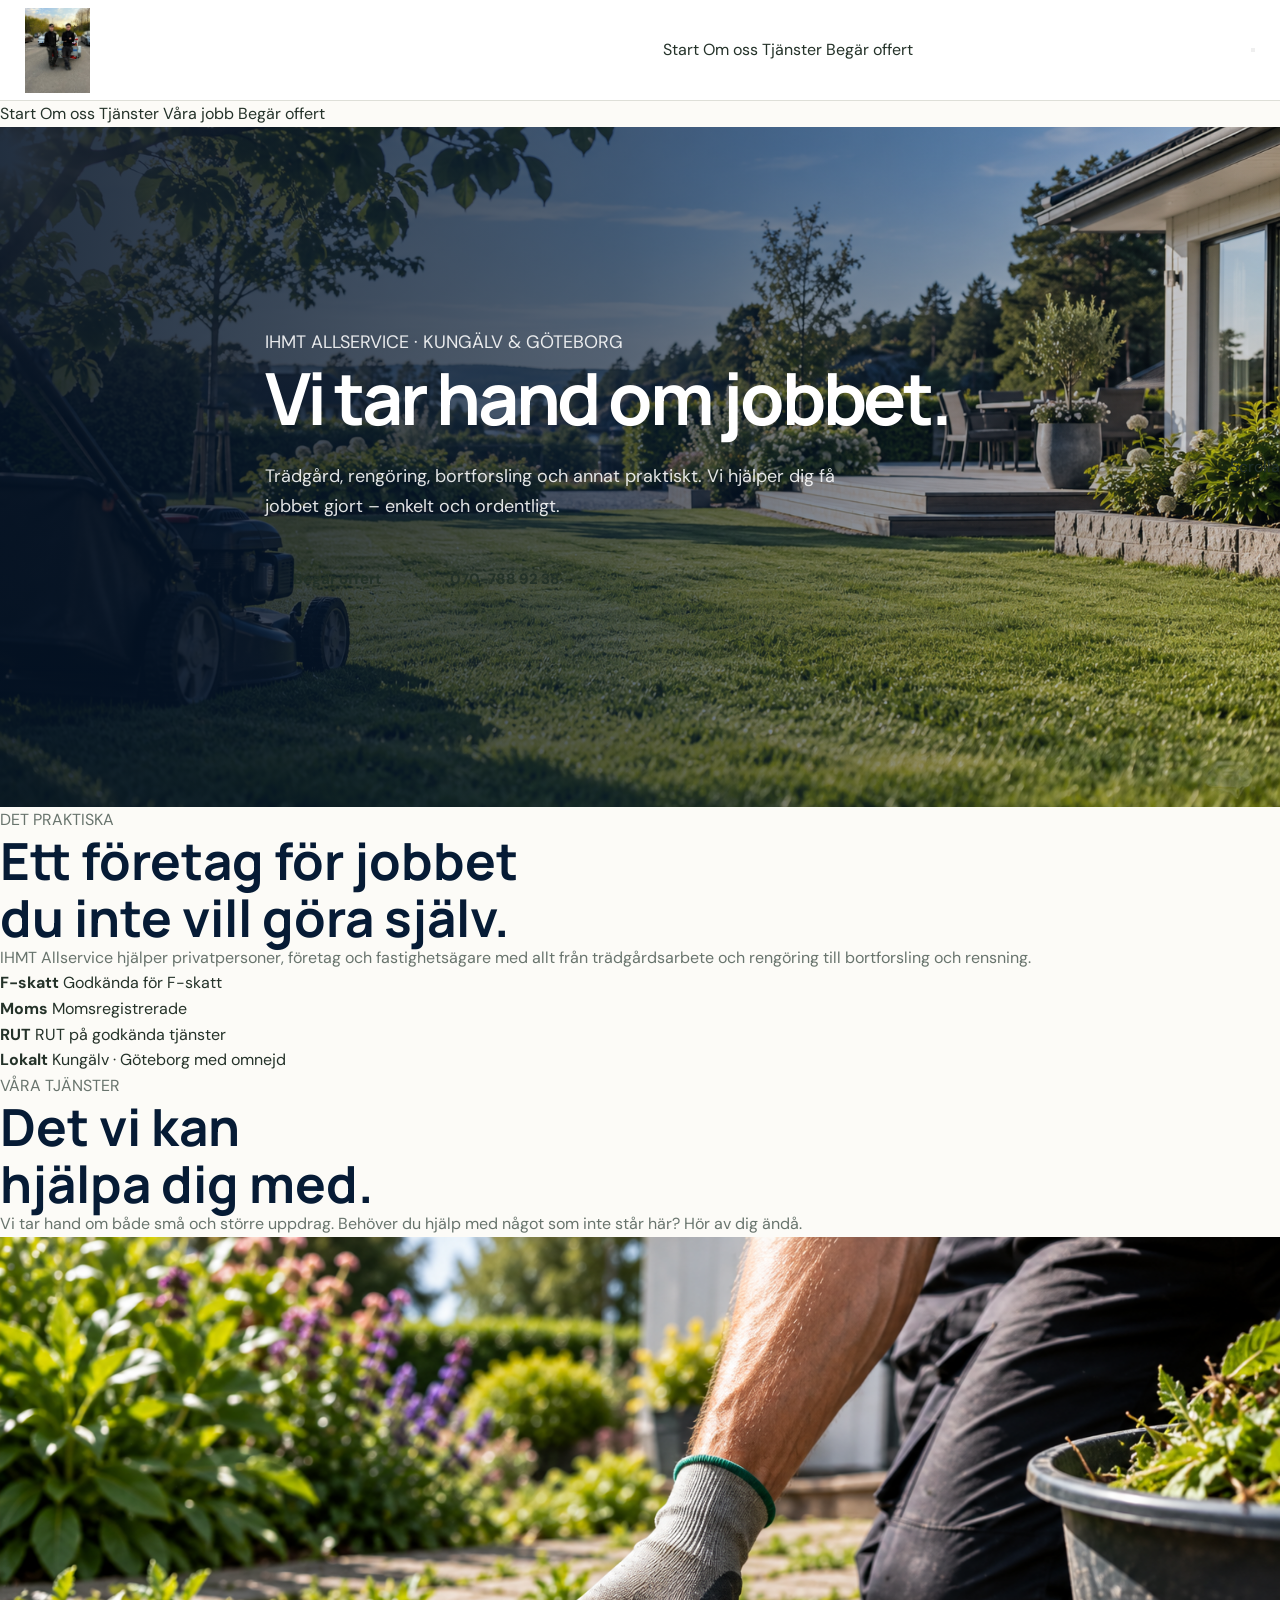
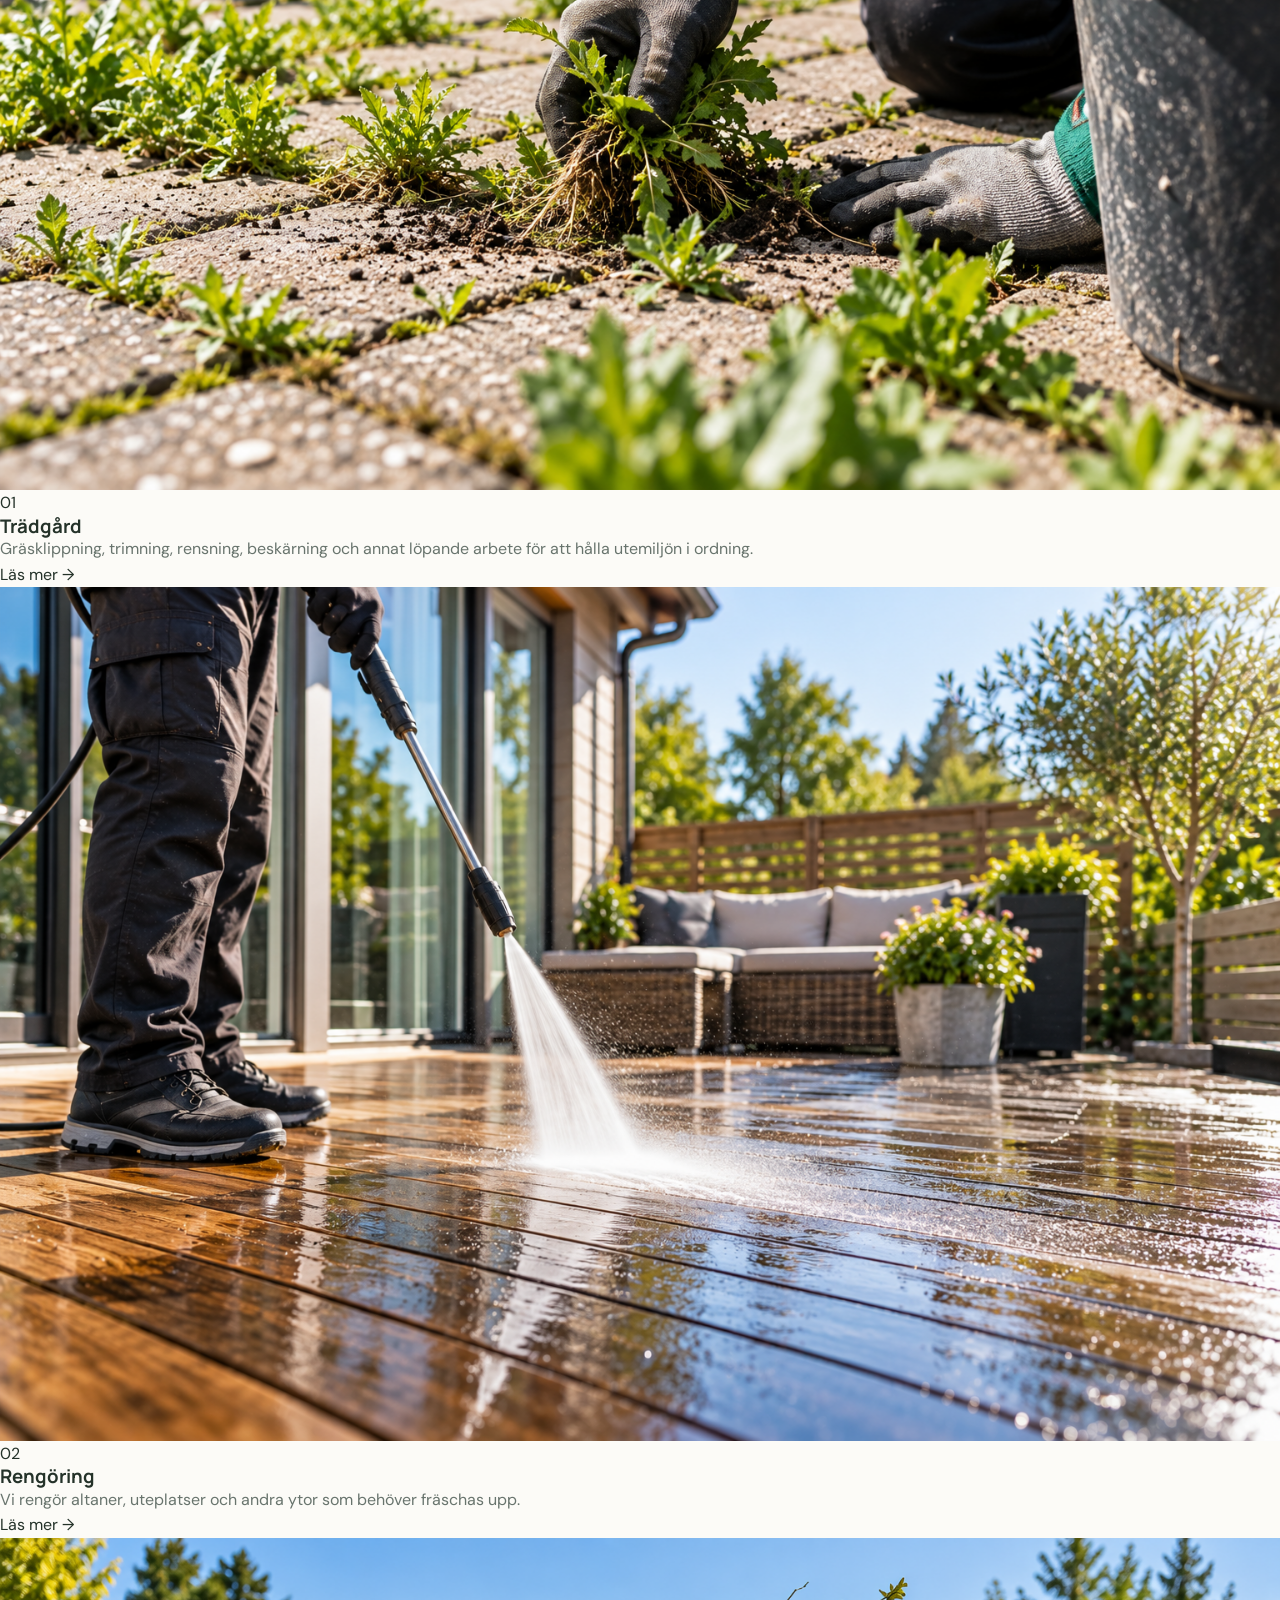
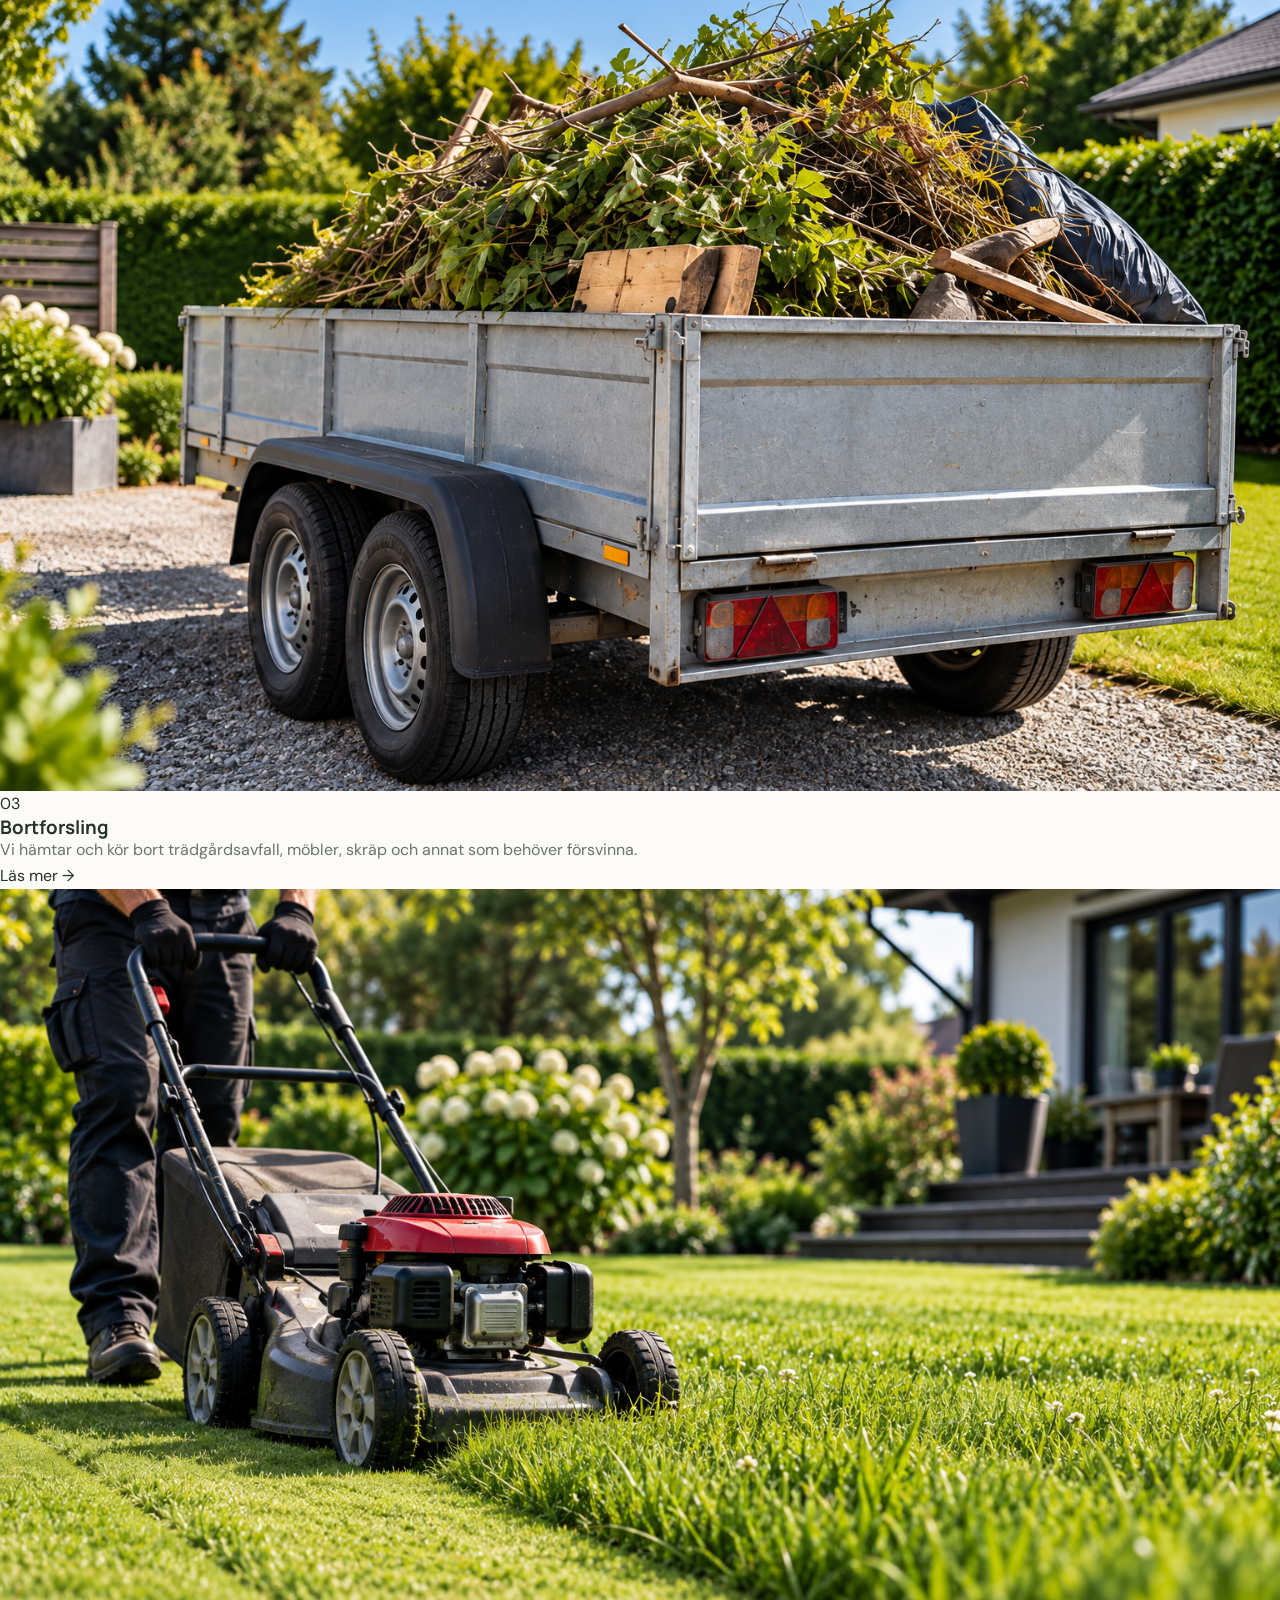
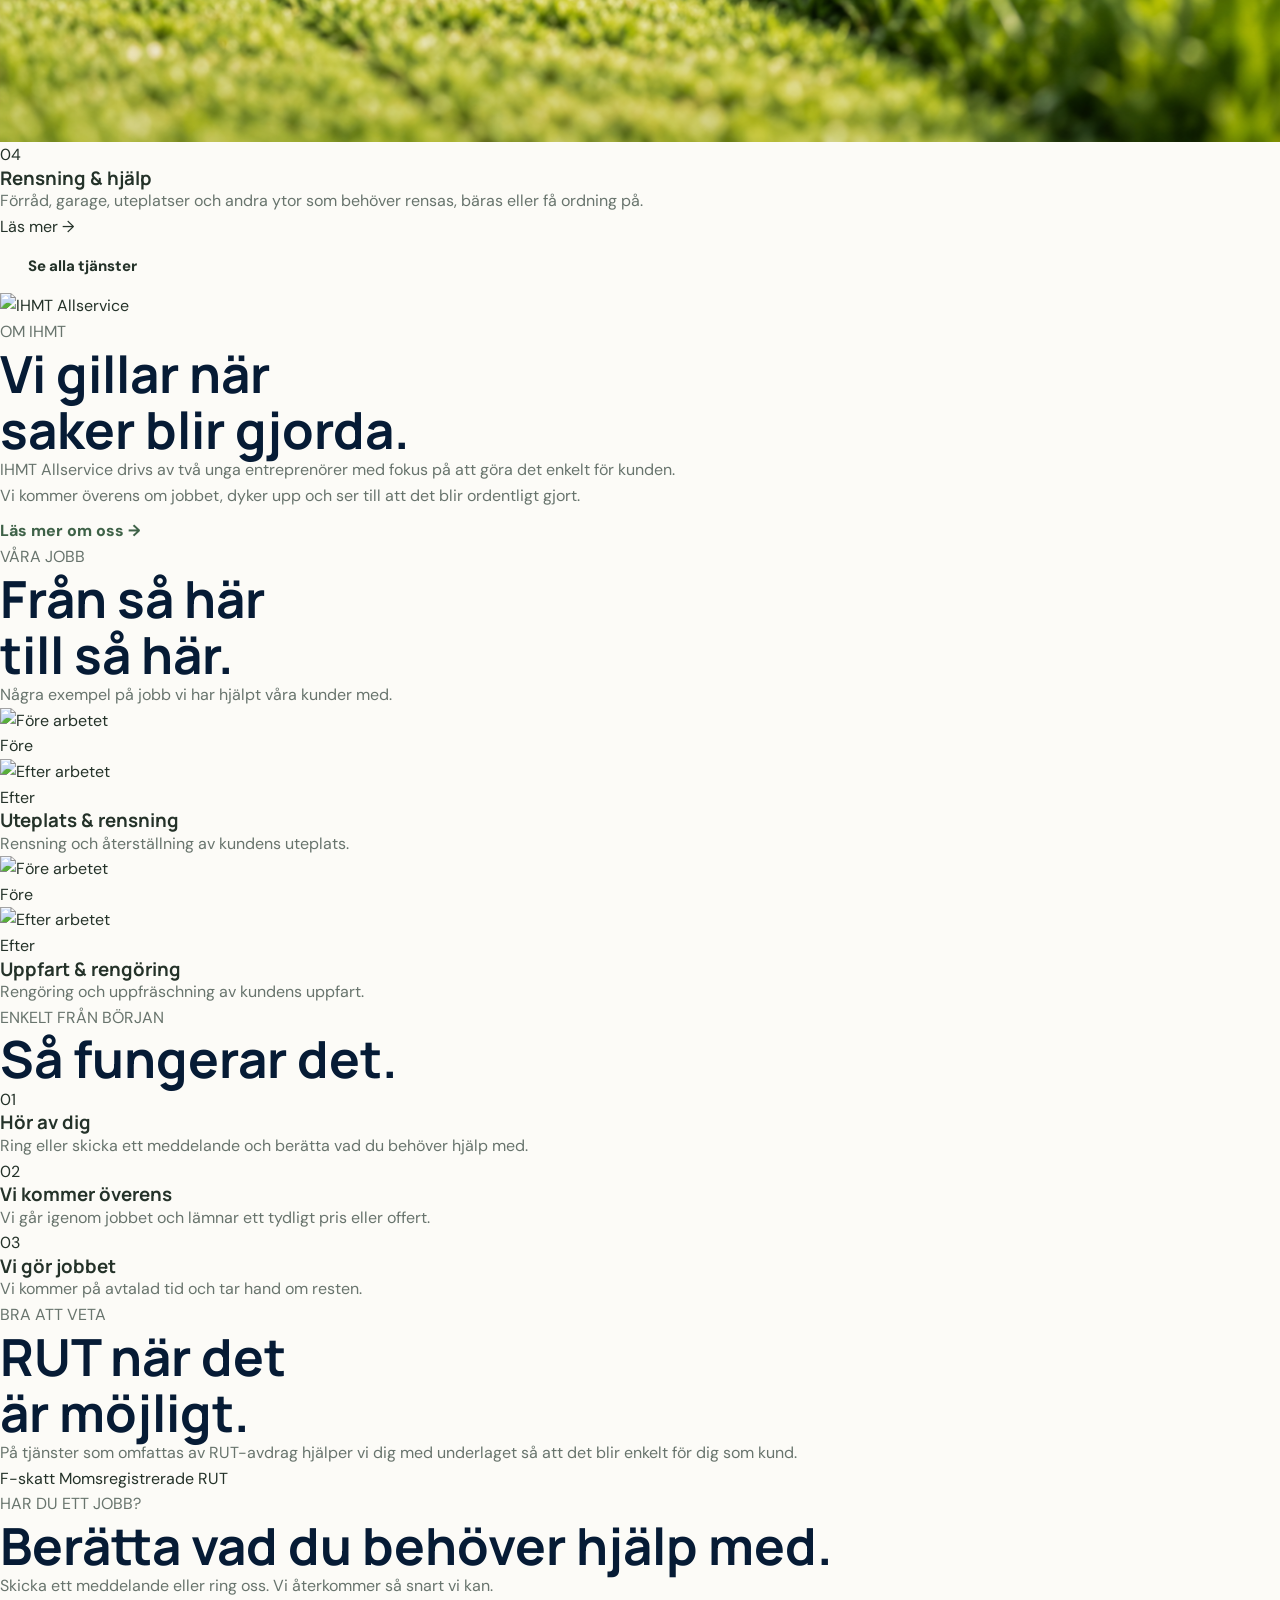
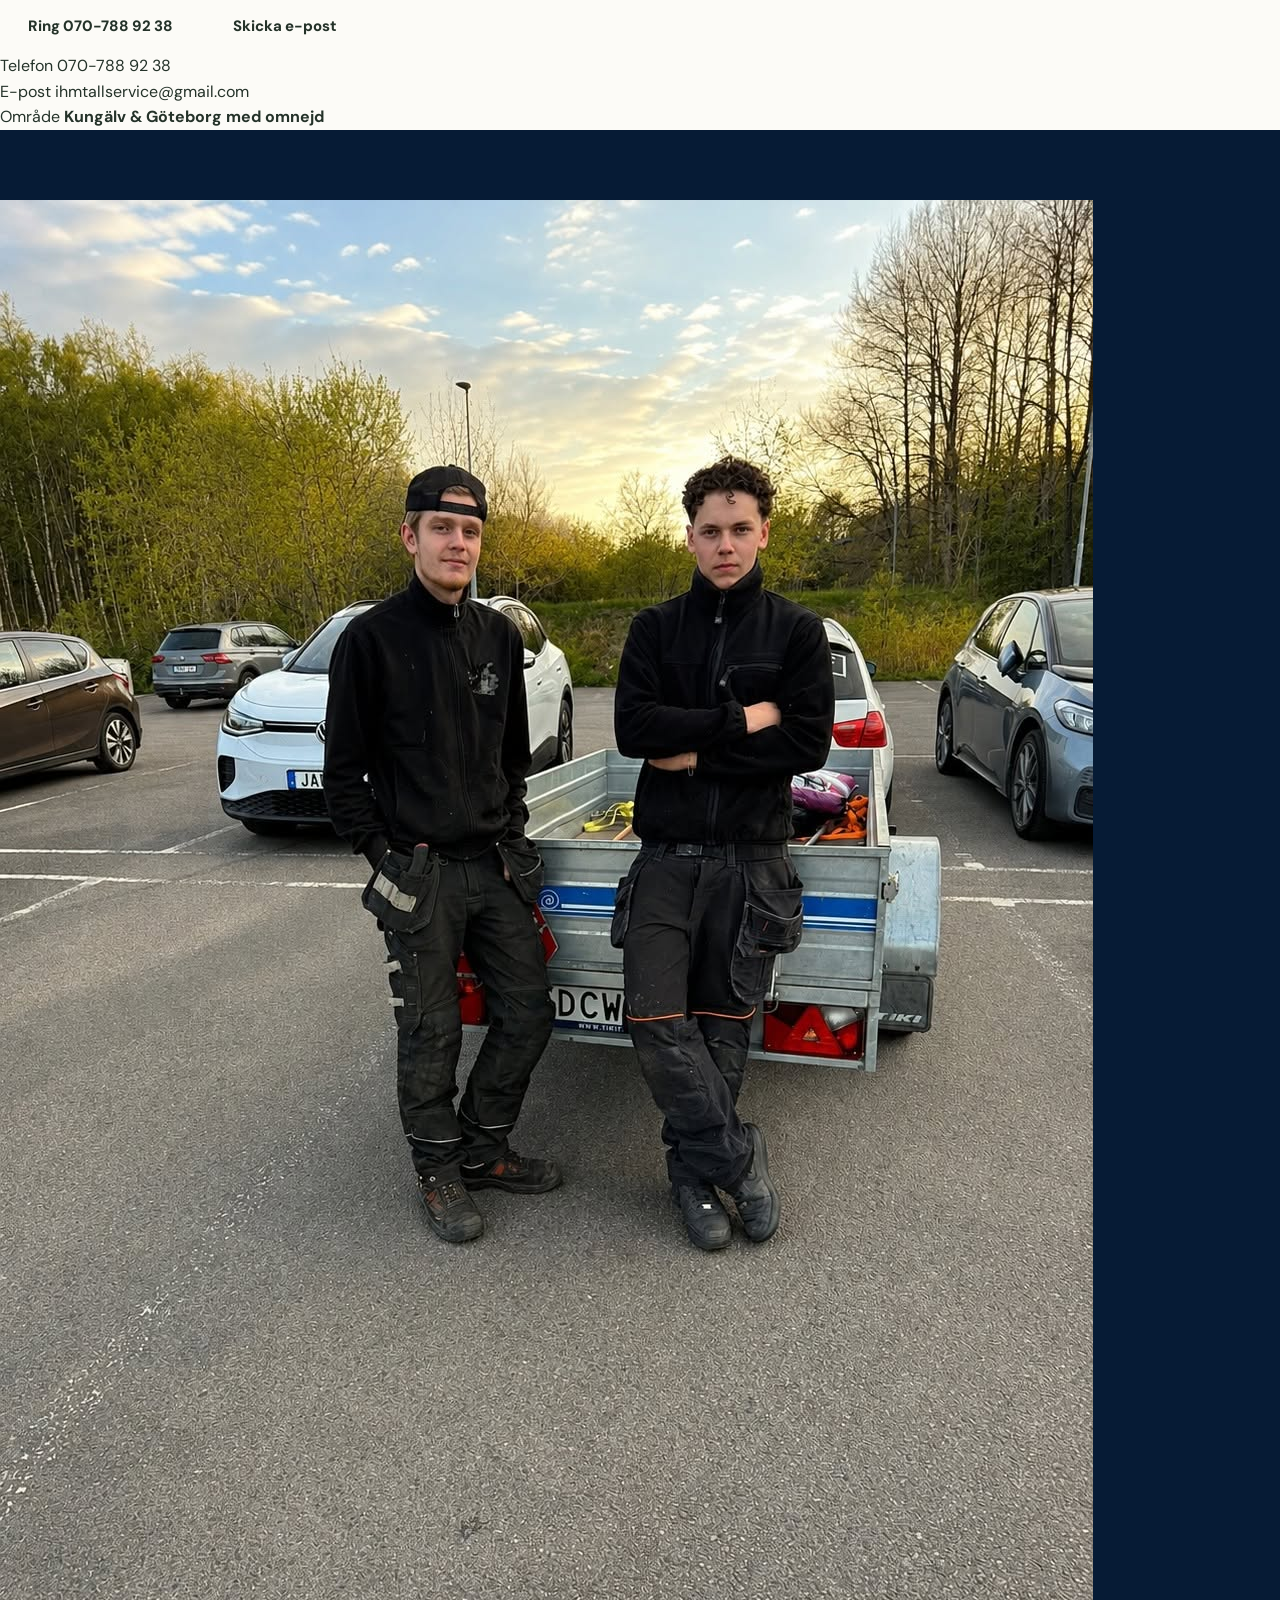
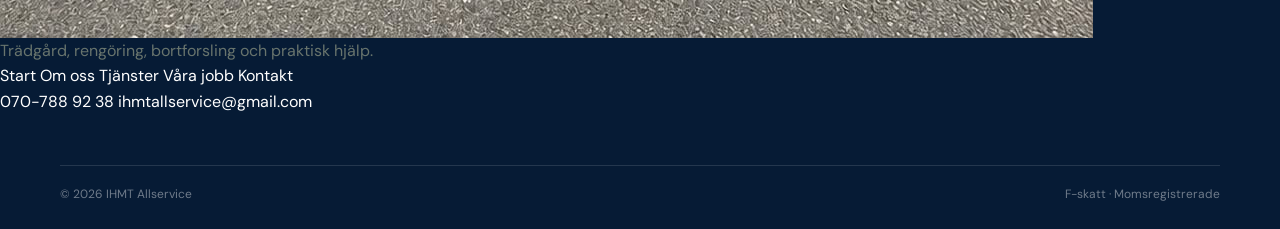
==== commit a105428f: "Update index.html" ====
--- a/index.html
+++ b/index.html
@@ -1,80 +1,21 @@
 <!DOCTYPE html>
 <html lang="sv">
-
 <head>
-
     <meta charset="UTF-8">
 
-    <meta name="viewport" content="width=device-width, initial-scale=1.0">
-
-    <title>IHMT Allservice | Trädgårdsarbete & gräsklippning i Kungälv</title>
+    <meta
+        name="viewport"
+        content="width=device-width, initial-scale=1.0"
+    >
+
+    <title>IHMT Allservice | Trädgård, bortforsling & rengöring</title>
 
     <meta
         name="description"
-        content="IHMT Allservice erbjuder gräsklippning, trädgårdsarbete, altantvätt och bortforsling i Kungälv och Göteborg för privatpersoner och företag."
+        content="IHMT Allservice hjälper privatpersoner och företag i Kungälv, Göteborg med omnejd med trädgårdsarbete, bortforsling, rengöring och praktiska tjänster."
     >
 
-    <!-- OPEN GRAPH – DELNING PÅ FACEBOOK / MESSENGER -->
-    <meta property="og:title" content="IHMT Allservice | Trädgårdsarbete & gräsklippning i Kungälv">
-
-    <meta
-        property="og:description"
-        content="IHMT Allservice erbjuder gräsklippning, trädgårdsarbete, altantvätt och bortforsling i Kungälv och Göteborg för privatpersoner och företag."
-    >
-
-    <meta property="og:type" content="website">
-
-    <meta property="og:locale" content="sv_SE">
-
-    <!-- TWITTER / X -->
-    <meta name="twitter:card" content="summary">
-
-    <meta
-        name="twitter:title"
-        content="IHMT Allservice | Trädgårdsarbete & gräsklippning i Kungälv"
-    >
-
-    <meta
-        name="twitter:description"
-        content="Gräsklippning, trädgårdsarbete, altantvätt och bortforsling i Kungälv och Göteborg."
-    >
-
-
-    <!-- STRUKTURERAD DATA – IHMT ALLSERVICE -->
-
-    <script type="application/ld+json">
-    {
-        "@context": "https://schema.org",
-        "@type": "LocalBusiness",
-        "name": "IHMT Allservice",
-        "telephone": [
-            "+46761916109",
-            "+46707889238"
-        ],
-        "email": "ihmtallservice@gmail.com",
-        "description": "IHMT Allservice erbjuder gräsklippning, trädgårdsarbete, altantvätt och bortforsling för privatpersoner och företag i Kungälv och Göteborg.",
-        "areaServed": [
-            {
-                "@type": "City",
-                "name": "Kungälv"
-            },
-            {
-                "@type": "City",
-                "name": "Göteborg"
-            }
-        ],
-        "serviceType": [
-            "Gräsklippning",
-            "Trädgårdsarbete",
-            "Altantvätt",
-            "Bortforsling"
-        ]
-    }
-    </script>
-
-
     <link rel="preconnect" href="https://fonts.googleapis.com">
-
     <link rel="preconnect" href="https://fonts.gstatic.com" crossorigin>
 
     <link
@@ -83,593 +24,835 @@
     >
 
     <link rel="stylesheet" href="styles.css">
-
 </head>
 
-
 <body>
 
-    <!-- HEADER -->
-
-    <header class="site-header">
-
-        <div class="header-inner">
-
-            <a
-                href="index.html"
-                class="logo"
-                aria-label="IHMT Allservice – startsida"
-            >
-
+<!-- =====================================================
+     HEADER
+===================================================== -->
+
+<header class="site-header" id="siteHeader">
+
+    <div class="header-inner">
+
+        <a href="index.html" class="logo" aria-label="IHMT Allservice">
+            <img src="bilder/logo.png" alt="IHMT Allservice">
+        </a>
+
+        <nav class="desktop-nav">
+            <a href="#start">Start</a>
+            <a href="#om-oss">Om oss</a>
+            <a href="#tjanster">Tjänster</a>
+            <a href="#kontakt" class="nav-cta">Begär offert</a>
+        </nav>
+
+        <button
+            class="mobile-menu-button"
+            id="mobileMenuButton"
+            aria-label="Öppna meny"
+            aria-expanded="false"
+        >
+            <span></span>
+            <span></span>
+        </button>
+
+    </div>
+
+</header>
+
+
+<!-- =====================================================
+     MOBILE MENU
+===================================================== -->
+
+<div class="mobile-menu" id="mobileMenu">
+
+    <nav>
+
+        <a href="#start">Start</a>
+
+        <a href="#om-oss">Om oss</a>
+
+        <a href="#tjanster">Tjänster</a>
+
+        <a href="#jobb">Våra jobb</a>
+
+        <a href="#kontakt" class="mobile-menu-cta">
+            Begär offert
+        </a>
+
+    </nav>
+
+</div>
+
+
+<main>
+
+<!-- =====================================================
+     HERO
+===================================================== -->
+
+<section class="hero" id="start">
+
+    <div class="hero-image"></div>
+
+    <div class="hero-overlay"></div>
+
+    <div class="hero-content">
+
+        <p class="hero-label">
+            IHMT ALLSERVICE · KUNGÄLV & GÖTEBORG
+        </p>
+
+        <h1>
+            Vi tar hand om jobbet.
+        </h1>
+
+        <p class="hero-subtitle">
+            Trädgård, rengöring, bortforsling och annat praktiskt.
+            Vi hjälper dig få jobbet gjort – enkelt och ordentligt.
+        </p>
+
+        <div class="hero-buttons">
+
+            <a href="#kontakt" class="button button-green">
+                Begär offert
+            </a>
+
+            <a href="tel:0707889238" class="button button-outline">
+                070-788 92 38
+            </a>
+
+        </div>
+
+    </div>
+
+    <div class="hero-scroll">
+        <span></span>
+        Scrolla
+    </div>
+
+</section>
+
+
+<!-- =====================================================
+     INTRO / TRUST
+===================================================== -->
+
+<section class="intro-section">
+
+    <div class="intro-top">
+
+        <p class="section-label">
+            DET PRAKTISKA
+        </p>
+
+        <h2>
+            Ett företag för jobbet<br>
+            du inte vill göra själv.
+        </h2>
+
+        <p class="intro-text">
+            IHMT Allservice hjälper privatpersoner, företag och
+            fastighetsägare med allt från trädgårdsarbete och
+            rengöring till bortforsling och rensning.
+        </p>
+
+    </div>
+
+    <div class="trust-row">
+
+        <div class="trust-item">
+            <strong>F-skatt</strong>
+            <span>Godkända för F-skatt</span>
+        </div>
+
+        <div class="trust-item">
+            <strong>Moms</strong>
+            <span>Momsregistrerade</span>
+        </div>
+
+        <div class="trust-item">
+            <strong>RUT</strong>
+            <span>RUT på godkända tjänster</span>
+        </div>
+
+        <div class="trust-item">
+            <strong>Lokalt</strong>
+            <span>Kungälv · Göteborg med omnejd</span>
+        </div>
+
+    </div>
+
+</section>
+
+
+<!-- =====================================================
+     SERVICES
+===================================================== -->
+
+<section class="services-section" id="tjanster">
+
+    <div class="section-intro">
+
+        <p class="section-label">
+            VÅRA TJÄNSTER
+        </p>
+
+        <h2>
+            Det vi kan<br>
+            hjälpa dig med.
+        </h2>
+
+        <p>
+            Vi tar hand om både små och större uppdrag.
+            Behöver du hjälp med något som inte står här?
+            Hör av dig ändå.
+        </p>
+
+    </div>
+
+
+    <div class="service-list">
+
+
+        <article class="service-item">
+
+            <div class="service-image">
                 <img
-                    src="bilder/header-logo.png"
-                    alt="IHMT Allservice logotyp"
+                    src="bilder/tradgardsarbete.jpg"
+                    alt="Trädgårdsarbete"
+                    loading="lazy"
                 >
-
-            </a>
-
-
-            <nav class="main-nav">
-
-                <a href="index.html" class="nav-button">
-                    Start
+            </div>
+
+            <div class="service-content">
+
+                <span class="service-number">01</span>
+
+                <h3>
+                    Trädgård
+                </h3>
+
+                <p>
+                    Gräsklippning, trimning, rensning,
+                    beskärning och annat löpande arbete
+                    för att hålla utemiljön i ordning.
+                </p>
+
+                <a href="tjanster.html" class="service-link">
+                    Läs mer →
                 </a>
 
-                <a href="om-oss.html" class="nav-button">
-                    Om oss
+            </div>
+
+        </article>
+
+
+        <article class="service-item">
+
+            <div class="service-image">
+                <img
+                    src="bilder/altantvatt.jpg"
+                    alt="Tvätt av altan och uteplats"
+                    loading="lazy"
+                >
+            </div>
+
+            <div class="service-content">
+
+                <span class="service-number">02</span>
+
+                <h3>
+                    Rengöring
+                </h3>
+
+                <p>
+                    Vi rengör altaner, uteplatser och andra
+                    ytor som behöver fräschas upp.
+                </p>
+
+                <a href="tjanster.html" class="service-link">
+                    Läs mer →
                 </a>
 
-                <a href="tjanster.html" class="nav-button">
-                    Tjänster & priser
+            </div>
+
+        </article>
+
+
+        <article class="service-item">
+
+            <div class="service-image">
+                <img
+                    src="bilder/bortforsling.jpg"
+                    alt="Bortforsling"
+                    loading="lazy"
+                >
+            </div>
+
+            <div class="service-content">
+
+                <span class="service-number">03</span>
+
+                <h3>
+                    Bortforsling
+                </h3>
+
+                <p>
+                    Vi hämtar och kör bort trädgårdsavfall,
+                    möbler, skräp och annat som behöver
+                    försvinna.
+                </p>
+
+                <a href="tjanster.html" class="service-link">
+                    Läs mer →
+                </a>
+
+            </div>
+
+        </article>
+
+
+        <article class="service-item">
+
+            <div class="service-image">
+                <img
+                    src="bilder/grasklippning.jpg"
+                    alt="Gräsklippning"
+                    loading="lazy"
+                >
+            </div>
+
+            <div class="service-content">
+
+                <span class="service-number">04</span>
+
+                <h3>
+                    Rensning & hjälp
+                </h3>
+
+                <p>
+                    Förråd, garage, uteplatser och andra
+                    ytor som behöver rensas, bäras eller
+                    få ordning på.
+                </p>
+
+                <a href="tjanster.html" class="service-link">
+                    Läs mer →
+                </a>
+
+            </div>
+
+        </article>
+
+    </div>
+
+
+    <div class="section-button">
+
+        <a href="tjanster.html" class="button button-dark">
+            Se alla tjänster
+        </a>
+
+    </div>
+
+</section>
+
+
+<!-- =====================================================
+     ABOUT
+===================================================== -->
+
+<section class="about-section" id="om-oss">
+
+    <div class="about-image">
+
+        <img
+            src="bilder/om-oss.jpg"
+            alt="IHMT Allservice"
+            loading="lazy"
+        >
+
+    </div>
+
+    <div class="about-content">
+
+        <p class="section-label">
+            OM IHMT
+        </p>
+
+        <h2>
+            Vi gillar när<br>
+            saker blir gjorda.
+        </h2>
+
+        <p>
+            IHMT Allservice drivs av två unga entreprenörer
+            med fokus på att göra det enkelt för kunden.
+        </p>
+
+        <p>
+            Vi kommer överens om jobbet, dyker upp och
+            ser till att det blir ordentligt gjort.
+        </p>
+
+        <a href="om-oss.html" class="text-link">
+            Läs mer om oss →
+        </a>
+
+    </div>
+
+</section>
+
+
+<!-- =====================================================
+     JOBS / BEFORE AFTER
+===================================================== -->
+
+<section class="jobs-section" id="jobb">
+
+    <div class="jobs-heading">
+
+        <div>
+
+            <p class="section-label">
+                VÅRA JOBB
+            </p>
+
+            <h2>
+                Från så här<br>
+                till så här.
+            </h2>
+
+        </div>
+
+        <p>
+            Några exempel på jobb vi har hjälpt våra kunder med.
+        </p>
+
+    </div>
+
+
+    <div class="job-grid">
+
+
+        <article class="job-card">
+
+            <div class="before-after">
+
+                <div class="job-photo">
+
+                    <img
+                        src="bilder/jobb1-fore.jpg"
+                        alt="Före arbetet"
+                        loading="lazy"
+                    >
+
+                    <span>Före</span>
+
+                </div>
+
+                <div class="job-photo">
+
+                    <img
+                        src="bilder/jobb1-efter.jpg"
+                        alt="Efter arbetet"
+                        loading="lazy"
+                    >
+
+                    <span>Efter</span>
+
+                </div>
+
+            </div>
+
+            <div class="job-info">
+
+                <h3>
+                    Uteplats & rensning
+                </h3>
+
+                <p>
+                    Rensning och återställning av kundens uteplats.
+                </p>
+
+            </div>
+
+        </article>
+
+
+        <article class="job-card">
+
+            <div class="before-after">
+
+                <div class="job-photo">
+
+                    <img
+                        src="bilder/jobb2-fore.jpg"
+                        alt="Före arbetet"
+                        loading="lazy"
+                    >
+
+                    <span>Före</span>
+
+                </div>
+
+                <div class="job-photo">
+
+                    <img
+                        src="bilder/jobb2-efter.jpg"
+                        alt="Efter arbetet"
+                        loading="lazy"
+                    >
+
+                    <span>Efter</span>
+
+                </div>
+
+            </div>
+
+            <div class="job-info">
+
+                <h3>
+                    Uppfart & rengöring
+                </h3>
+
+                <p>
+                    Rengöring och uppfräschning av kundens uppfart.
+                </p>
+
+            </div>
+
+        </article>
+
+    </div>
+
+</section>
+
+
+<!-- =====================================================
+     PROCESS
+===================================================== -->
+
+<section class="process-section">
+
+    <div class="process-heading">
+
+        <p class="section-label">
+            ENKELT FRÅN BÖRJAN
+        </p>
+
+        <h2>
+            Så fungerar det.
+        </h2>
+
+    </div>
+
+
+    <div class="process-grid">
+
+        <div class="process-item">
+
+            <span>01</span>
+
+            <h3>
+                Hör av dig
+            </h3>
+
+            <p>
+                Ring eller skicka ett meddelande
+                och berätta vad du behöver hjälp med.
+            </p>
+
+        </div>
+
+
+        <div class="process-item">
+
+            <span>02</span>
+
+            <h3>
+                Vi kommer överens
+            </h3>
+
+            <p>
+                Vi går igenom jobbet och lämnar
+                ett tydligt pris eller offert.
+            </p>
+
+        </div>
+
+
+        <div class="process-item">
+
+            <span>03</span>
+
+            <h3>
+                Vi gör jobbet
+            </h3>
+
+            <p>
+                Vi kommer på avtalad tid och
+                tar hand om resten.
+            </p>
+
+        </div>
+
+    </div>
+
+</section>
+
+
+<!-- =====================================================
+     RUT / INFO
+===================================================== -->
+
+<section class="info-section">
+
+    <div class="info-content">
+
+        <p class="section-label">
+            BRA ATT VETA
+        </p>
+
+        <h2>
+            RUT när det<br>
+            är möjligt.
+        </h2>
+
+        <p>
+            På tjänster som omfattas av RUT-avdrag hjälper
+            vi dig med underlaget så att det blir enkelt
+            för dig som kund.
+        </p>
+
+        <div class="info-tags">
+
+            <span>F-skatt</span>
+            <span>Momsregistrerade</span>
+            <span>RUT</span>
+
+        </div>
+
+    </div>
+
+</section>
+
+
+<!-- =====================================================
+     CONTACT
+===================================================== -->
+
+<section class="contact-section" id="kontakt">
+
+    <div class="contact-inner">
+
+        <div class="contact-main">
+
+            <p class="section-label">
+                HAR DU ETT JOBB?
+            </p>
+
+            <h2>
+                Berätta vad du behöver hjälp med.
+            </h2>
+
+            <p>
+                Skicka ett meddelande eller ring oss.
+                Vi återkommer så snart vi kan.
+            </p>
+
+            <div class="contact-buttons">
+
+                <a
+                    href="tel:0707889238"
+                    class="button button-green"
+                >
+                    Ring 070-788 92 38
                 </a>
 
                 <a
                     href="mailto:ihmtallservice@gmail.com"
-                    class="nav-button nav-button-primary"
+                    class="button button-outline-dark"
                 >
-                    Begär offert
+                    Skicka e-post
                 </a>
 
-            </nav>
-
-        </div>
-
-    </header>
-
-
-    <main>
-
-        <!-- HERO -->
-
-        <section class="hero">
-
-            <div class="hero-overlay"></div>
-
-            <div class="hero-content">
-
-                <span class="eyebrow">
-                    IHMT ALLSERVICE · KUNGÄLV & GÖTEBORG
-                </span>
-
-                <h1>
-                    Vi hjälper dig<br>
-                    med det som<br>
-                    behöver göras.
-                </h1>
-
-                <p>
-                    Praktisk hjälp för privatpersoner och företag.
-                    Vi erbjuder bland annat gräsklippning,
-                    trädgårdsarbete, altantvätt och bortforsling.
-                </p>
-
-
-                <div class="hero-buttons">
-
-                    <a
-                        href="mailto:ihmtallservice@gmail.com"
-                        class="button button-primary"
-                    >
-                        Begär offert
-                    </a>
-
-                    <a
-                        href="tjanster.html"
-                        class="button button-light"
-                    >
-                        Se våra tjänster
-                    </a>
-
-                </div>
-
-            </div>
-
-        </section>
-
-
-        <!-- OM IHMT -->
-
-        <section class="intro">
-
-            <div class="intro-grid">
-
-                <div class="intro-text">
-
-                    <span class="eyebrow">
-                        OM IHMT ALLSERVICE
-                    </span>
-
-                    <h2>
-                        Praktisk hjälp<br>
-                        när du behöver den.
-                    </h2>
-
-                    <p>
-                        Vi är två unga företagare som driver
-                        IHMT Allservice med fokus på praktiskt
-                        arbete, noggrannhet och bra service.
-                    </p>
-
-                    <p>
-                        Oavsett om du behöver hjälp med gräsmattan,
-                        trädgården, altanen eller bortforsling
-                        försöker vi göra det enkelt för dig
-                        att få jobbet gjort.
-                    </p>
-
-                    <a href="om-oss.html" class="text-link">
-                        Läs mer om oss →
-                    </a>
-
-                </div>
-
-
-                <div class="intro-highlight">
-
-                    <span class="highlight-title">
-                        IHMT
-                    </span>
-
-                    <h3>
-                        Enkelt.<br>
-                        Noggrant.<br>
-                        Personligt.
-                    </h3>
-
-                    <p>
-                        Vi tar varje uppdrag på allvar och strävar
-                        efter att leverera ett resultat som du
-                        som kund blir nöjd med.
-                    </p>
-
-                </div>
-
-            </div>
-
-        </section>
-
-
-        <!-- TJÄNSTER -->
-
-        <section class="home-services">
-
-            <div class="section-heading">
-
-                <div>
-
-                    <span class="eyebrow">
-                        VÅRA TJÄNSTER
-                    </span>
-
-                    <h2>
-                        Vad kan vi hjälpa dig med?
-                    </h2>
-
-                </div>
-
-                <p>
-                    Praktiska tjänster för privatpersoner
-                    och företag.
-                </p>
-
-            </div>
-
-
-            <div class="service-cards">
-
-
-                <!-- GRÄSKLIPPNING -->
-
-                <a
-                    href="tjanster.html#grasklippning"
-                    class="service-card"
-                >
-
-                    <div class="service-card-top">
-
-                        <span>
-                            TJÄNST
-                        </span>
-
-                    </div>
-
-
-                    <div class="service-card-content">
-
-                        <h3>
-                            Gräsklippning
-                        </h3>
-
-                        <p>
-                            Regelbunden eller enstaka klippning
-                            av gräsmattor.
-                        </p>
-
-                        <span class="service-card-link">
-                            Läs mer →
-                        </span>
-
-                    </div>
-
+            </div>
+
+        </div>
+
+
+        <div class="contact-details">
+
+            <div>
+                <span>Telefon</span>
+                <a href="tel:0707889238">
+                    070-788 92 38
                 </a>
-
-
-                <!-- TRÄDGÅRDSARBETE -->
-
-                <a
-                    href="tjanster.html#tradgardsarbete"
-                    class="service-card"
-                >
-
-                    <div class="service-card-top">
-
-                        <span>
-                            TJÄNST
-                        </span>
-
-                    </div>
-
-
-                    <div class="service-card-content">
-
-                        <h3>
-                            Trädgårdsarbete
-                        </h3>
-
-                        <p>
-                            Hjälp med praktiska arbeten
-                            i trädgården.
-                        </p>
-
-                        <span class="service-card-link">
-                            Läs mer →
-                        </span>
-
-                    </div>
-
-                </a>
-
-
-                <!-- ALTANTVÄTT -->
-
-                <a
-                    href="tjanster.html#altantvatt"
-                    class="service-card"
-                >
-
-                    <div class="service-card-top">
-
-                        <span>
-                            TJÄNST
-                        </span>
-
-                    </div>
-
-
-                    <div class="service-card-content">
-
-                        <h3>
-                            Altantvätt
-                        </h3>
-
-                        <p>
-                            Rengöring av altaner och
-                            uteplatser.
-                        </p>
-
-                        <span class="service-card-link">
-                            Läs mer →
-                        </span>
-
-                    </div>
-
-                </a>
-
-
-                <!-- BORTFORSLING -->
-
-                <a
-                    href="tjanster.html#bortforsling"
-                    class="service-card"
-                >
-
-                    <div class="service-card-top">
-
-                        <span>
-                            TJÄNST
-                        </span>
-
-                    </div>
-
-
-                    <div class="service-card-content">
-
-                        <h3>
-                            Bortforsling
-                        </h3>
-
-                        <p>
-                            Vi hjälper till att köra bort
-                            trädgårdsavfall och annat material.
-                        </p>
-
-                        <span class="service-card-link">
-                            Begär offert →
-                        </span>
-
-                    </div>
-
-                </a>
-
-
-            </div>
-
-
-            <div class="services-button-wrap">
-
-                <a
-                    href="tjanster.html"
-                    class="button button-white"
-                >
-                    Se alla tjänster & priser
-                </a>
-
-            </div>
-
-        </section>
-
-
-        <!-- F-SKATT / MOMS / RUT -->
-
-        <section class="business-info">
-
-            <div class="business-info-inner">
-
-
-                <div class="business-heading">
-
-                    <span class="eyebrow">
-                        IHMT ALLSERVICE
-                    </span>
-
-                    <h2>
-                        Trygg och enkel<br>
-                        service.
-                    </h2>
-
-                    <p>
-                        Vi har F-skatt och är momsregistrerade.
-                        För privatpersoner erbjuder vi även
-                        RUT-avdrag på godkända tjänster.
-                    </p>
-
-                </div>
-
-
-                <div class="info-badges">
-
-
-                    <div class="info-badge">
-
-                        <strong>
-                            F-skatt
-                        </strong>
-
-                        <span>
-                            Registrerat företag
-                        </span>
-
-                    </div>
-
-
-                    <div class="info-badge">
-
-                        <strong>
-                            Moms
-                        </strong>
-
-                        <span>
-                            Momsregistrerade
-                        </span>
-
-                    </div>
-
-
-                    <div class="info-badge info-badge-rut">
-
-                        <strong>
-                            RUT
-                        </strong>
-
-                        <span>
-                            På godkända tjänster
-                        </span>
-
-                    </div>
-
-
-                </div>
-
-            </div>
-
-        </section>
-
-
-        <!-- OFFERT -->
-
-        <section class="offer-section">
-
-            <div class="offer-box">
-
-                <div class="offer-content">
-
-                    <span class="eyebrow">
-                        BEHÖVER DU HJÄLP?
-                    </span>
-
-                    <h2>
-                        Berätta vad du behöver få gjort.
-                    </h2>
-
-                    <p>
-                        Kontakta oss så återkommer vi med
-                        information och offert.
-                    </p>
-
-                </div>
-
-
-                <a
-                    href="mailto:ihmtallservice@gmail.com"
-                    class="offer-button"
-                >
-
-                    <span>
-                        Begär offert
-                    </span>
-
-                    <strong>
-                        →
-                    </strong>
-
-                </a>
-
-            </div>
-
-        </section>
-
-    </main>
-
-
-    <!-- FOOTER -->
-
-    <footer class="site-footer">
-
-        <div class="footer-grid">
-
+            </div>
 
             <div>
-
-                <a
-                    href="index.html"
-                    class="footer-logo"
-                >
-
-                    <span>
-                        IHMT
-                    </span>
-
-                    <small>
-                        ALLSERVICE
-                    </small>
-
-                </a>
-
-                <p class="footer-text">
-                    Praktisk hjälp för privatpersoner
-                    och företag.
-                </p>
-
-            </div>
-
-
-            <div class="footer-column">
-
-                <h4>
-                    Navigering
-                </h4>
-
-                <a href="index.html">
-                    Start
-                </a>
-
-                <a href="om-oss.html">
-                    Om oss
-                </a>
-
-                <a href="tjanster.html">
-                    Tjänster & priser
-                </a>
-
-            </div>
-
-
-            <div class="footer-column">
-
-                <h4>
-                    Kontakt
-                </h4>
-
-                <a href="tel:0761916109">
-                    0761-91 61 09
-                </a>
-
-                <a href="tel:0707889238">
-                    0707-88 92 38
-                </a>
-
+                <span>E-post</span>
                 <a href="mailto:ihmtallservice@gmail.com">
                     ihmtallservice@gmail.com
                 </a>
-
-            </div>
-
-
-            <div class="footer-column">
-
-                <h4>
-                    Företagsinformation
-                </h4>
-
-                <p>
-                    Org.nr 969804-9799
-                </p>
-
-                <p>
-                    F-skatt & Moms
-                </p>
-
-            </div>
-
-
-        </div>
-
-
-        <div class="footer-bottom">
-
-            <span>
-                © 2026 IHMT Allservice
-            </span>
-
-            <span>
-                Praktisk hjälp. Tydligt utfört.
-            </span>
-
-        </div>
-
-    </footer>
-
+            </div>
+
+            <div>
+                <span>Område</span>
+                <strong>
+                    Kungälv & Göteborg med omnejd
+                </strong>
+            </div>
+
+        </div>
+
+    </div>
+
+</section>
+
+</main>
+
+
+<!-- =====================================================
+     FOOTER
+===================================================== -->
+
+<footer class="site-footer">
+
+    <div class="footer-inner">
+
+        <div class="footer-brand">
+
+            <img
+                src="bilder/logo.png"
+                alt="IHMT Allservice"
+            >
+
+            <p>
+                Trädgård, rengöring, bortforsling
+                och praktisk hjälp.
+            </p>
+
+        </div>
+
+
+        <div class="footer-links">
+
+            <a href="#start">Start</a>
+            <a href="#om-oss">Om oss</a>
+            <a href="#tjanster">Tjänster</a>
+            <a href="#jobb">Våra jobb</a>
+            <a href="#kontakt">Kontakt</a>
+
+        </div>
+
+
+        <div class="footer-contact">
+
+            <a href="tel:0707889238">
+                070-788 92 38
+            </a>
+
+            <a href="mailto:ihmtallservice@gmail.com">
+                ihmtallservice@gmail.com
+            </a>
+
+        </div>
+
+    </div>
+
+
+    <div class="footer-bottom">
+
+        <span>
+            © 2026 IHMT Allservice
+        </span>
+
+        <span>
+            F-skatt · Momsregistrerade
+        </span>
+
+    </div>
+
+</footer>
+
+
+<!-- =====================================================
+     JAVASCRIPT
+===================================================== -->
+
+<script>
+
+const header = document.getElementById("siteHeader");
+const menuButton = document.getElementById("mobileMenuButton");
+const mobileMenu = document.getElementById("mobileMenu");
+
+let lastScroll = 0;
+
+function handleScroll() {
+
+    const currentScroll = window.scrollY;
+
+    if (currentScroll > 35) {
+        header.classList.add("scrolled");
+    } else {
+        header.classList.remove("scrolled");
+    }
+
+    lastScroll = currentScroll;
+}
+
+window.addEventListener("scroll", handleScroll, {
+    passive: true
+});
+
+
+menuButton.addEventListener("click", function () {
+
+    const isOpen = menuButton.classList.toggle("open");
+
+    mobileMenu.classList.toggle("open");
+
+    menuButton.setAttribute(
+        "aria-expanded",
+        isOpen ? "true" : "false"
+    );
+
+    document.body.classList.toggle(
+        "menu-open",
+        isOpen
+    );
+
+});
+
+
+document.querySelectorAll(".mobile-menu a").forEach(link => {
+
+    link.addEventListener("click", function () {
+
+        menuButton.classList.remove("open");
+
+        mobileMenu.classList.remove("open");
+
+        menuButton.setAttribute(
+            "aria-expanded",
+            "false"
+        );
+
+        document.body.classList.remove("menu-open");
+
+    });
+
+});
+
+
+handleScroll();
+
+</script>
 
 </body>
-
-</html>+</html>
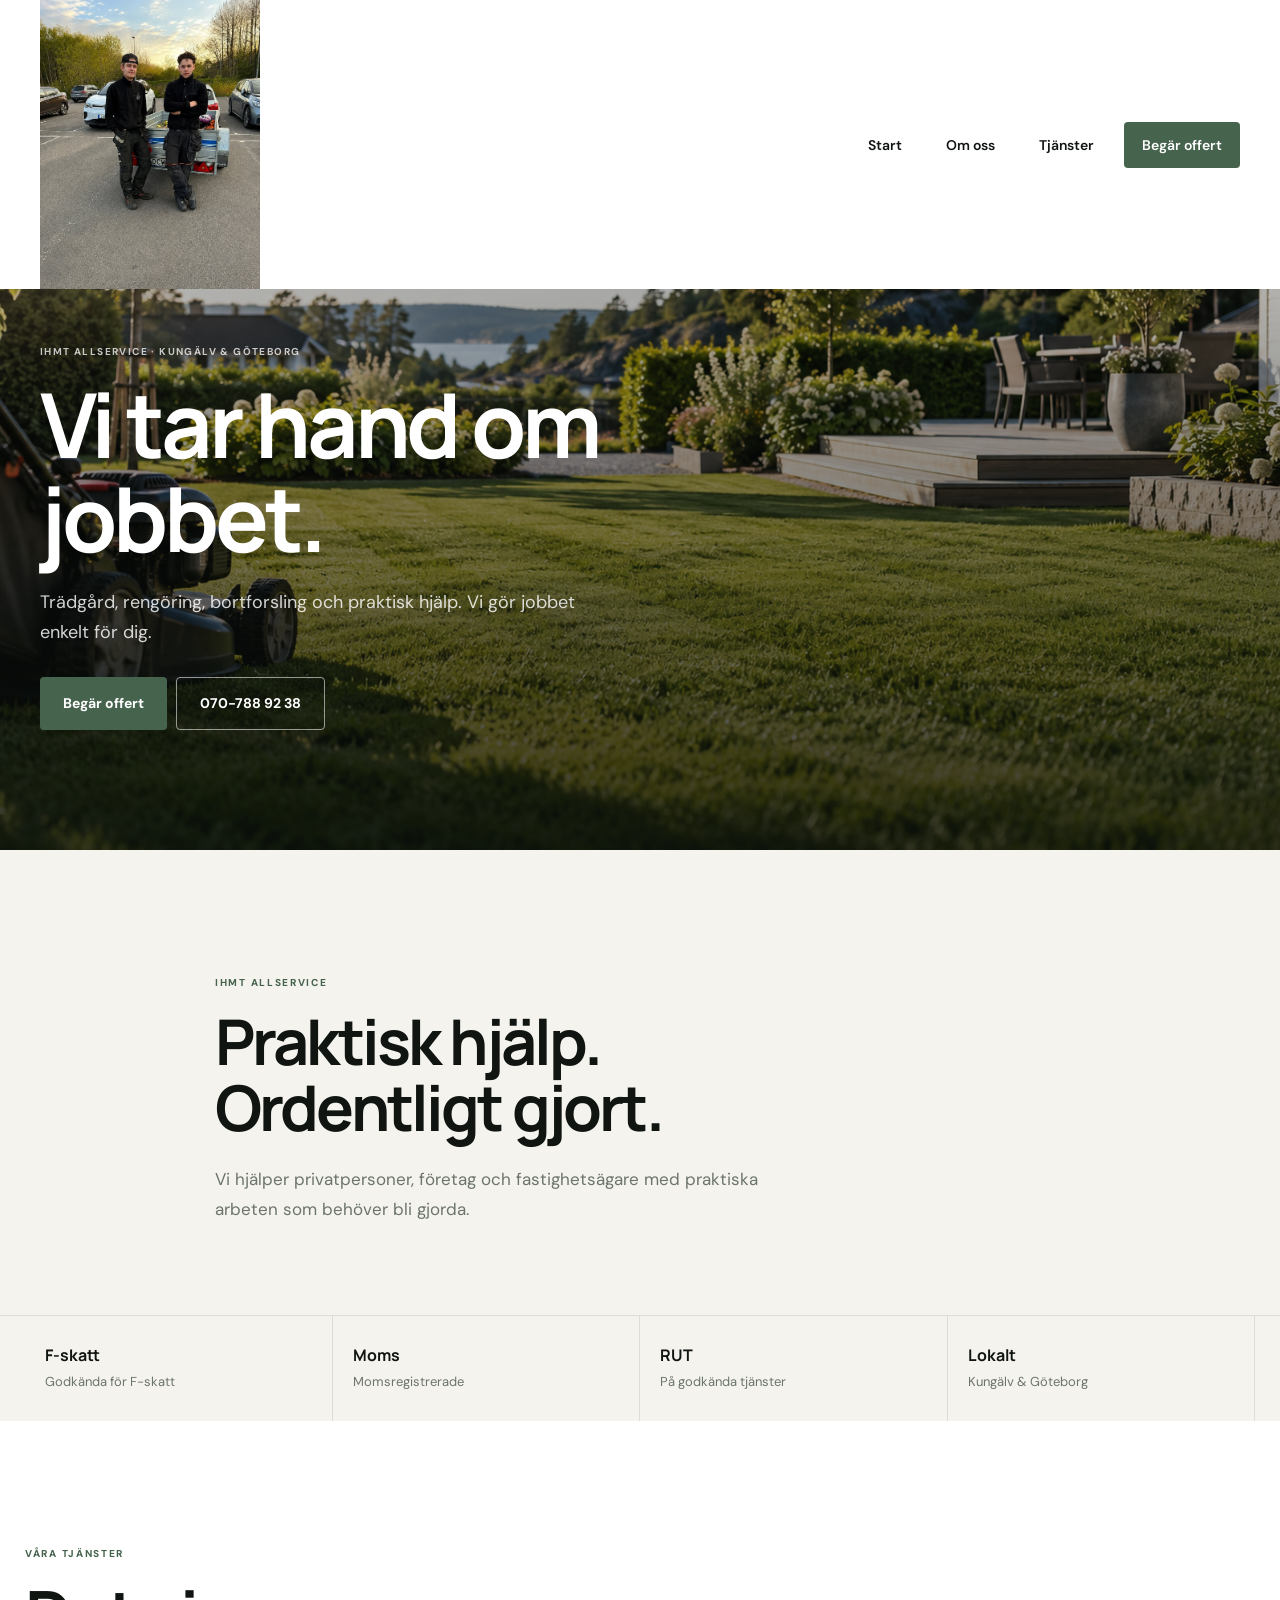
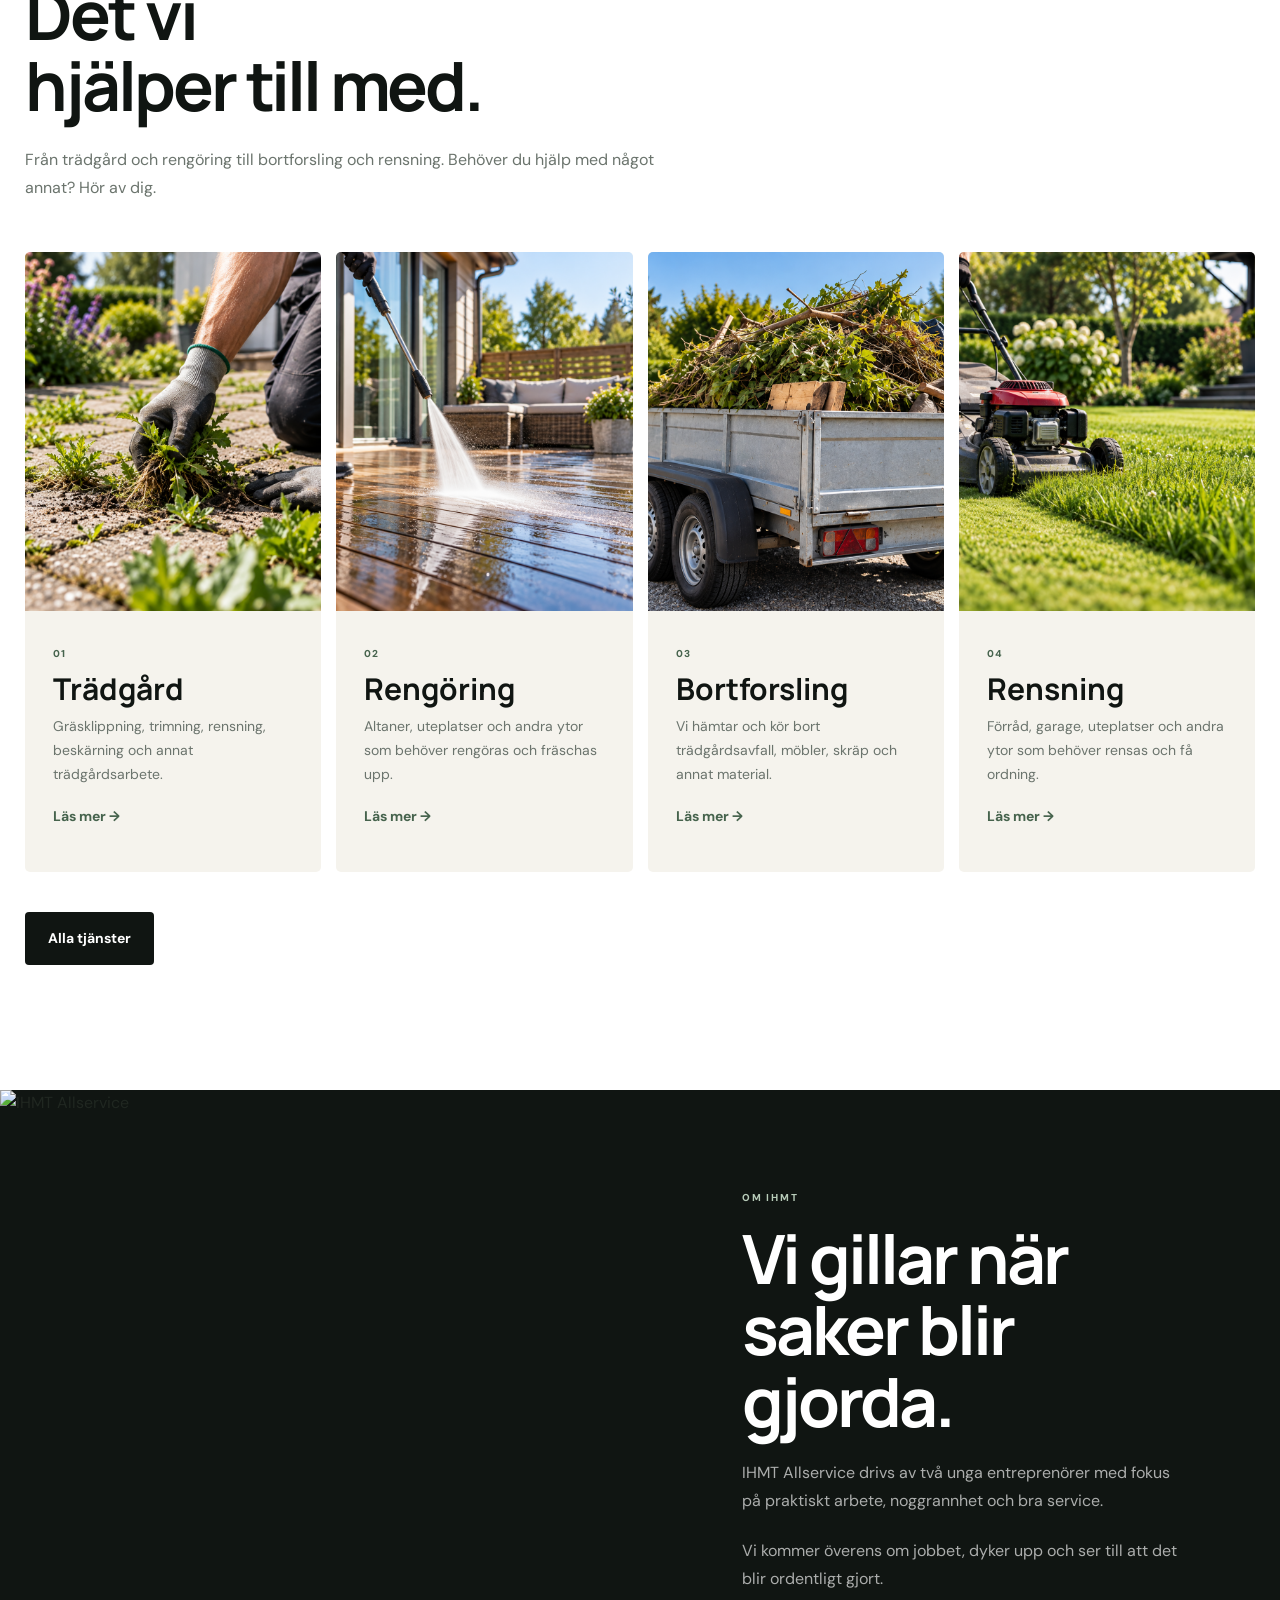
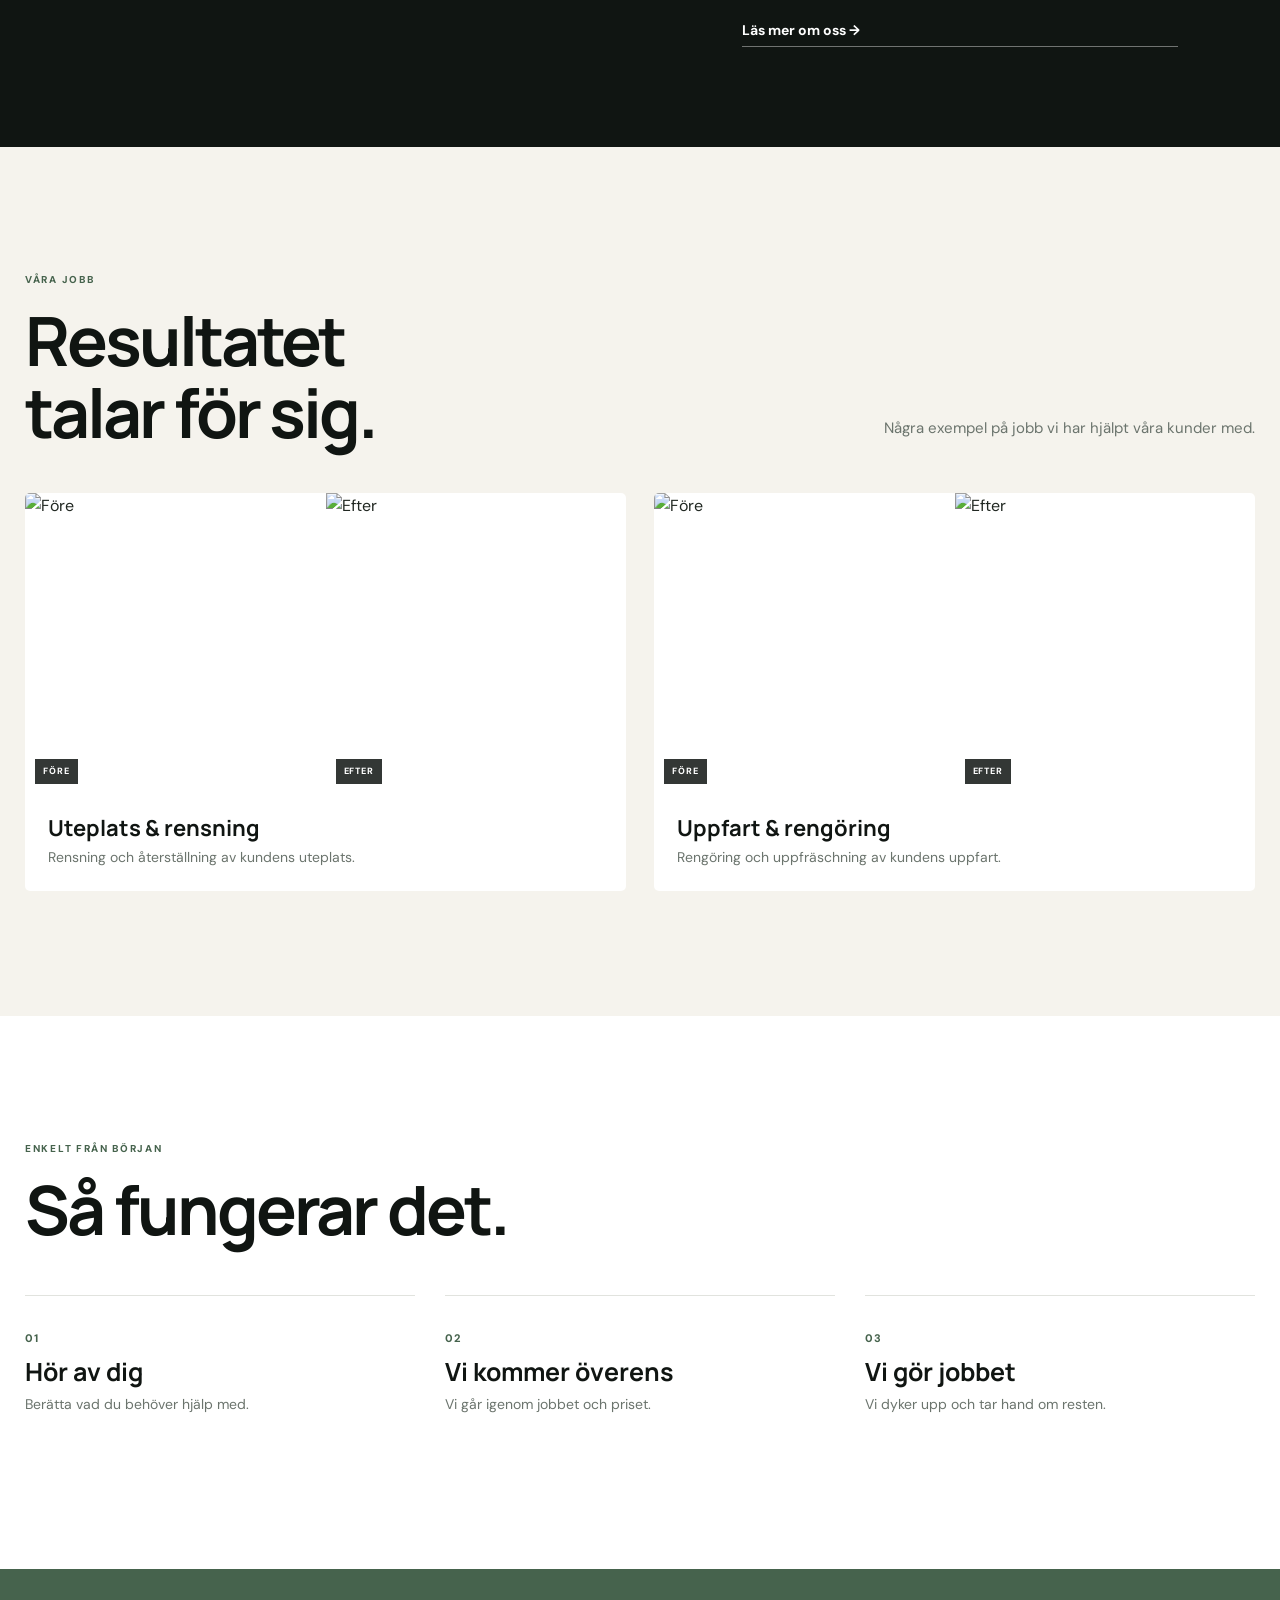
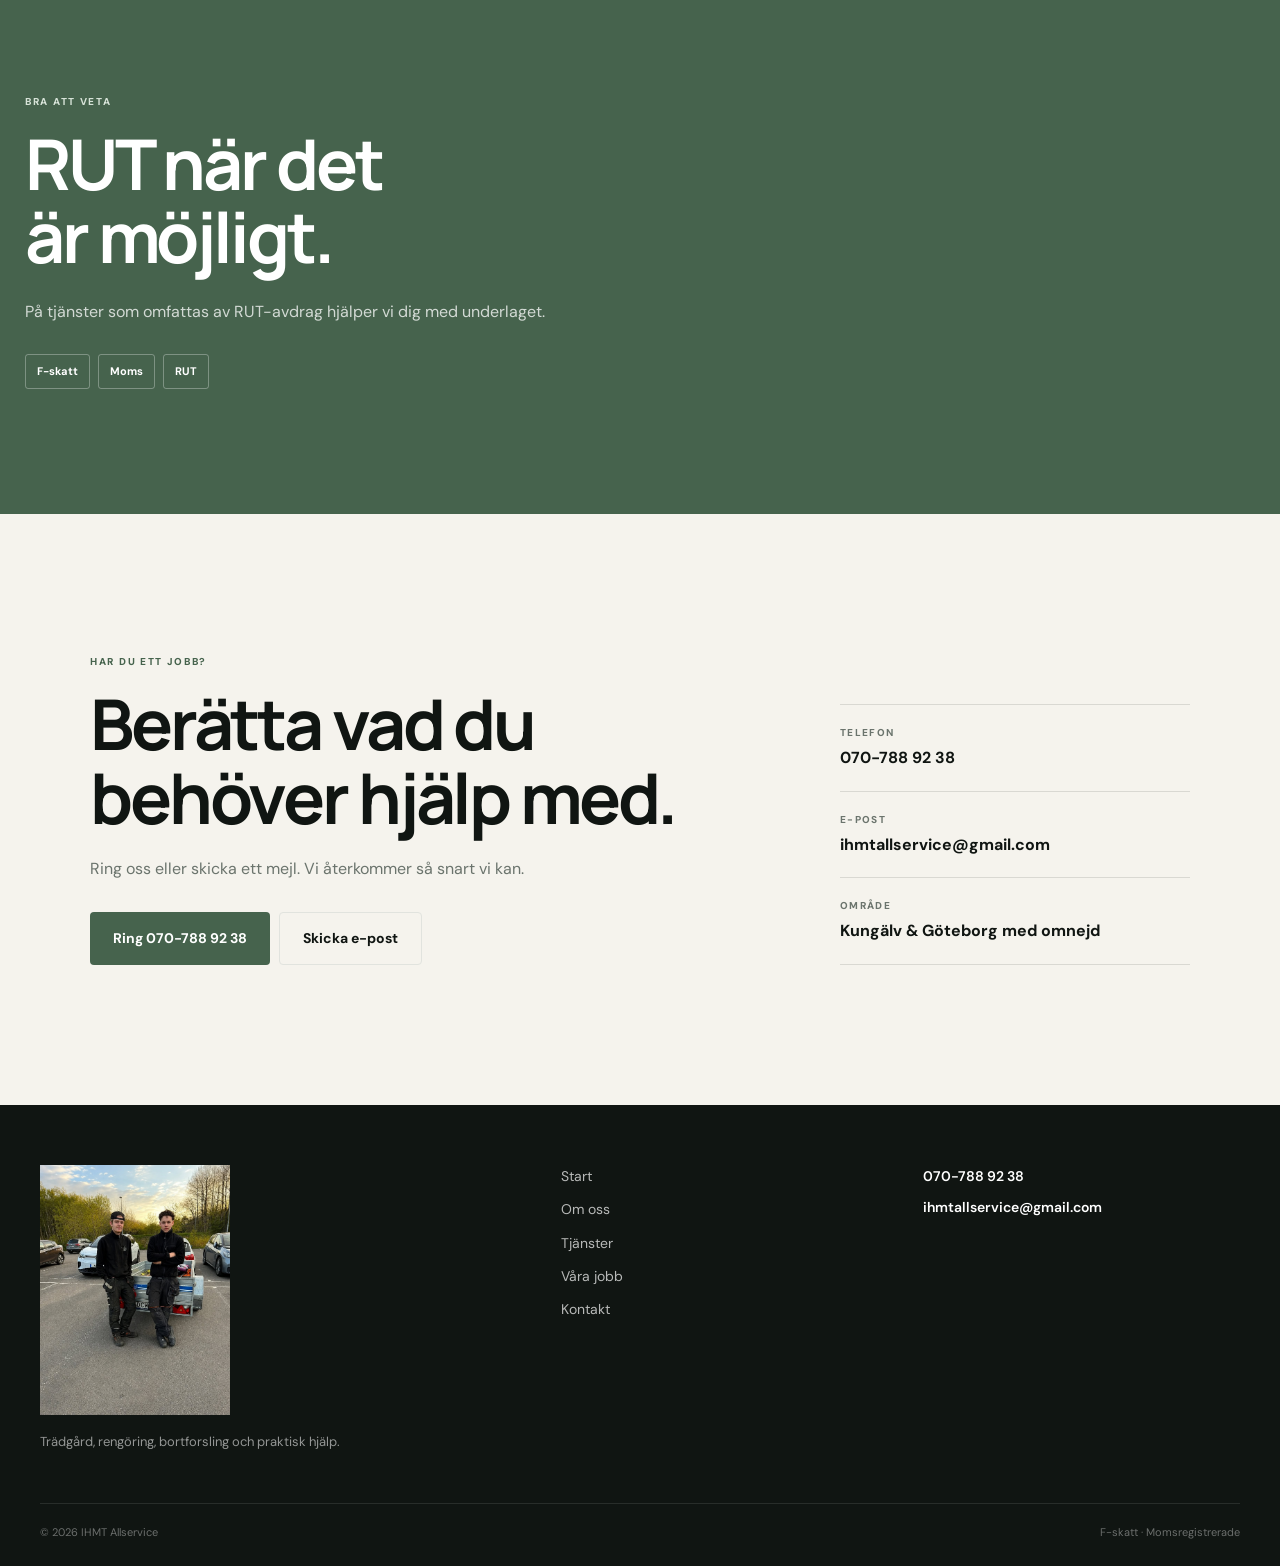
==== commit 31f38009: "Update index.html" ====
--- a/index.html
+++ b/index.html
@@ -1,18 +1,16 @@
 <!DOCTYPE html>
 <html lang="sv">
+
 <head>
     <meta charset="UTF-8">
 
-    <meta
-        name="viewport"
-        content="width=device-width, initial-scale=1.0"
-    >
-
-    <title>IHMT Allservice | Trädgård, bortforsling & rengöring</title>
+    <meta name="viewport" content="width=device-width, initial-scale=1.0">
+
+    <title>IHMT Allservice | Kungälv & Göteborg</title>
 
     <meta
         name="description"
-        content="IHMT Allservice hjälper privatpersoner och företag i Kungälv, Göteborg med omnejd med trädgårdsarbete, bortforsling, rengöring och praktiska tjänster."
+        content="IHMT Allservice hjälper privatpersoner och företag med trädgård, rengöring, bortforsling och praktiska tjänster i Kungälv och Göteborg."
     >
 
     <link rel="preconnect" href="https://fonts.googleapis.com">
@@ -28,15 +26,11 @@
 
 <body>
 
-<!-- =====================================================
-     HEADER
-===================================================== -->
-
 <header class="site-header" id="siteHeader">
 
     <div class="header-inner">
 
-        <a href="index.html" class="logo" aria-label="IHMT Allservice">
+        <a href="index.html" class="logo">
             <img src="bilder/logo.png" alt="IHMT Allservice">
         </a>
 
@@ -51,7 +45,6 @@
             class="mobile-menu-button"
             id="mobileMenuButton"
             aria-label="Öppna meny"
-            aria-expanded="false"
         >
             <span></span>
             <span></span>
@@ -62,26 +55,17 @@
 </header>
 
 
-<!-- =====================================================
-     MOBILE MENU
-===================================================== -->
-
 <div class="mobile-menu" id="mobileMenu">
 
     <nav>
-
         <a href="#start">Start</a>
-
         <a href="#om-oss">Om oss</a>
-
         <a href="#tjanster">Tjänster</a>
-
         <a href="#jobb">Våra jobb</a>
 
         <a href="#kontakt" class="mobile-menu-cta">
             Begär offert
         </a>
-
     </nav>
 
 </div>
@@ -89,637 +73,614 @@
 
 <main>
 
-<!-- =====================================================
-     HERO
-===================================================== -->
-
-<section class="hero" id="start">
-
-    <div class="hero-image"></div>
-
-    <div class="hero-overlay"></div>
-
-    <div class="hero-content">
-
-        <p class="hero-label">
-            IHMT ALLSERVICE · KUNGÄLV & GÖTEBORG
-        </p>
-
-        <h1>
-            Vi tar hand om jobbet.
-        </h1>
-
-        <p class="hero-subtitle">
-            Trädgård, rengöring, bortforsling och annat praktiskt.
-            Vi hjälper dig få jobbet gjort – enkelt och ordentligt.
-        </p>
-
-        <div class="hero-buttons">
-
-            <a href="#kontakt" class="button button-green">
-                Begär offert
-            </a>
-
-            <a href="tel:0707889238" class="button button-outline">
-                070-788 92 38
-            </a>
-
-        </div>
-
-    </div>
-
-    <div class="hero-scroll">
-        <span></span>
-        Scrolla
-    </div>
-
-</section>
-
-
-<!-- =====================================================
-     INTRO / TRUST
-===================================================== -->
-
-<section class="intro-section">
-
-    <div class="intro-top">
-
-        <p class="section-label">
-            DET PRAKTISKA
-        </p>
-
-        <h2>
-            Ett företag för jobbet<br>
-            du inte vill göra själv.
-        </h2>
-
-        <p class="intro-text">
-            IHMT Allservice hjälper privatpersoner, företag och
-            fastighetsägare med allt från trädgårdsarbete och
-            rengöring till bortforsling och rensning.
-        </p>
-
-    </div>
-
-    <div class="trust-row">
-
-        <div class="trust-item">
-            <strong>F-skatt</strong>
-            <span>Godkända för F-skatt</span>
-        </div>
-
-        <div class="trust-item">
-            <strong>Moms</strong>
-            <span>Momsregistrerade</span>
-        </div>
-
-        <div class="trust-item">
-            <strong>RUT</strong>
-            <span>RUT på godkända tjänster</span>
-        </div>
-
-        <div class="trust-item">
-            <strong>Lokalt</strong>
-            <span>Kungälv · Göteborg med omnejd</span>
-        </div>
-
-    </div>
-
-</section>
-
-
-<!-- =====================================================
-     SERVICES
-===================================================== -->
-
-<section class="services-section" id="tjanster">
-
-    <div class="section-intro">
-
-        <p class="section-label">
-            VÅRA TJÄNSTER
-        </p>
-
-        <h2>
-            Det vi kan<br>
-            hjälpa dig med.
-        </h2>
-
-        <p>
-            Vi tar hand om både små och större uppdrag.
-            Behöver du hjälp med något som inte står här?
-            Hör av dig ändå.
-        </p>
-
-    </div>
-
-
-    <div class="service-list">
-
-
-        <article class="service-item">
-
-            <div class="service-image">
-                <img
-                    src="bilder/tradgardsarbete.jpg"
-                    alt="Trädgårdsarbete"
-                    loading="lazy"
-                >
-            </div>
-
-            <div class="service-content">
-
-                <span class="service-number">01</span>
-
-                <h3>
-                    Trädgård
-                </h3>
-
-                <p>
-                    Gräsklippning, trimning, rensning,
-                    beskärning och annat löpande arbete
-                    för att hålla utemiljön i ordning.
-                </p>
-
-                <a href="tjanster.html" class="service-link">
-                    Läs mer →
+    <!-- HERO -->
+
+    <section class="hero" id="start">
+
+        <div class="hero-image"></div>
+
+        <div class="hero-overlay"></div>
+
+        <div class="hero-content">
+
+            <p class="hero-label">
+                IHMT ALLSERVICE · KUNGÄLV & GÖTEBORG
+            </p>
+
+            <h1>
+                Vi tar hand om jobbet.
+            </h1>
+
+            <p class="hero-subtitle">
+                Trädgård, rengöring, bortforsling och praktisk hjälp.
+                Vi gör jobbet enkelt för dig.
+            </p>
+
+            <div class="hero-buttons">
+
+                <a href="#kontakt" class="button button-green">
+                    Begär offert
                 </a>
 
-            </div>
-
-        </article>
-
-
-        <article class="service-item">
-
-            <div class="service-image">
-                <img
-                    src="bilder/altantvatt.jpg"
-                    alt="Tvätt av altan och uteplats"
-                    loading="lazy"
-                >
-            </div>
-
-            <div class="service-content">
-
-                <span class="service-number">02</span>
-
-                <h3>
-                    Rengöring
-                </h3>
-
-                <p>
-                    Vi rengör altaner, uteplatser och andra
-                    ytor som behöver fräschas upp.
-                </p>
-
-                <a href="tjanster.html" class="service-link">
-                    Läs mer →
+                <a href="tel:0707889238" class="button button-outline">
+                    070-788 92 38
                 </a>
 
             </div>
 
-        </article>
-
-
-        <article class="service-item">
-
-            <div class="service-image">
-                <img
-                    src="bilder/bortforsling.jpg"
-                    alt="Bortforsling"
-                    loading="lazy"
-                >
-            </div>
-
-            <div class="service-content">
-
-                <span class="service-number">03</span>
-
-                <h3>
-                    Bortforsling
-                </h3>
-
-                <p>
-                    Vi hämtar och kör bort trädgårdsavfall,
-                    möbler, skräp och annat som behöver
-                    försvinna.
-                </p>
-
-                <a href="tjanster.html" class="service-link">
-                    Läs mer →
-                </a>
-
-            </div>
-
-        </article>
-
-
-        <article class="service-item">
-
-            <div class="service-image">
-                <img
-                    src="bilder/grasklippning.jpg"
-                    alt="Gräsklippning"
-                    loading="lazy"
-                >
-            </div>
-
-            <div class="service-content">
-
-                <span class="service-number">04</span>
-
-                <h3>
-                    Rensning & hjälp
-                </h3>
-
-                <p>
-                    Förråd, garage, uteplatser och andra
-                    ytor som behöver rensas, bäras eller
-                    få ordning på.
-                </p>
-
-                <a href="tjanster.html" class="service-link">
-                    Läs mer →
-                </a>
-
-            </div>
-
-        </article>
-
-    </div>
-
-
-    <div class="section-button">
-
-        <a href="tjanster.html" class="button button-dark">
-            Se alla tjänster
-        </a>
-
-    </div>
-
-</section>
-
-
-<!-- =====================================================
-     ABOUT
-===================================================== -->
-
-<section class="about-section" id="om-oss">
-
-    <div class="about-image">
-
-        <img
-            src="bilder/om-oss.jpg"
-            alt="IHMT Allservice"
-            loading="lazy"
-        >
-
-    </div>
-
-    <div class="about-content">
-
-        <p class="section-label">
-            OM IHMT
-        </p>
-
-        <h2>
-            Vi gillar när<br>
-            saker blir gjorda.
-        </h2>
-
-        <p>
-            IHMT Allservice drivs av två unga entreprenörer
-            med fokus på att göra det enkelt för kunden.
-        </p>
-
-        <p>
-            Vi kommer överens om jobbet, dyker upp och
-            ser till att det blir ordentligt gjort.
-        </p>
-
-        <a href="om-oss.html" class="text-link">
-            Läs mer om oss →
-        </a>
-
-    </div>
-
-</section>
-
-
-<!-- =====================================================
-     JOBS / BEFORE AFTER
-===================================================== -->
-
-<section class="jobs-section" id="jobb">
-
-    <div class="jobs-heading">
-
-        <div>
+        </div>
+
+    </section>
+
+
+    <!-- INTRO -->
+
+    <section class="intro-section">
+
+        <div class="intro-top">
 
             <p class="section-label">
-                VÅRA JOBB
+                IHMT ALLSERVICE
             </p>
 
             <h2>
-                Från så här<br>
-                till så här.
+                Praktisk hjälp.<br>
+                Ordentligt gjort.
             </h2>
 
-        </div>
-
-        <p>
-            Några exempel på jobb vi har hjälpt våra kunder med.
-        </p>
-
-    </div>
-
-
-    <div class="job-grid">
-
-
-        <article class="job-card">
-
-            <div class="before-after">
-
-                <div class="job-photo">
-
+            <p class="intro-text">
+                Vi hjälper privatpersoner, företag och fastighetsägare
+                med praktiska arbeten som behöver bli gjorda.
+            </p>
+
+        </div>
+
+        <div class="trust-row">
+
+            <div class="trust-item">
+                <strong>F-skatt</strong>
+                <span>Godkända för F-skatt</span>
+            </div>
+
+            <div class="trust-item">
+                <strong>Moms</strong>
+                <span>Momsregistrerade</span>
+            </div>
+
+            <div class="trust-item">
+                <strong>RUT</strong>
+                <span>På godkända tjänster</span>
+            </div>
+
+            <div class="trust-item">
+                <strong>Lokalt</strong>
+                <span>Kungälv & Göteborg</span>
+            </div>
+
+        </div>
+
+    </section>
+
+
+    <!-- TJÄNSTER -->
+
+    <section class="services-section" id="tjanster">
+
+        <div class="section-intro">
+
+            <p class="section-label">
+                VÅRA TJÄNSTER
+            </p>
+
+            <h2>
+                Det vi<br>
+                hjälper till med.
+            </h2>
+
+            <p>
+                Från trädgård och rengöring till bortforsling
+                och rensning. Behöver du hjälp med något annat?
+                Hör av dig.
+            </p>
+
+        </div>
+
+
+        <div class="service-list">
+
+            <article class="service-item">
+
+                <div class="service-image">
                     <img
-                        src="bilder/jobb1-fore.jpg"
-                        alt="Före arbetet"
+                        src="bilder/tradgardsarbete.jpg"
+                        alt="Trädgårdsarbete"
                         loading="lazy"
                     >
-
-                    <span>Före</span>
-
-                </div>
-
-                <div class="job-photo">
-
+                </div>
+
+                <div class="service-content">
+
+                    <span class="service-number">
+                        01
+                    </span>
+
+                    <h3>
+                        Trädgård
+                    </h3>
+
+                    <p>
+                        Gräsklippning, trimning, rensning,
+                        beskärning och annat trädgårdsarbete.
+                    </p>
+
+                    <a href="tjanster.html" class="service-link">
+                        Läs mer →
+                    </a>
+
+                </div>
+
+            </article>
+
+
+            <article class="service-item">
+
+                <div class="service-image">
                     <img
-                        src="bilder/jobb1-efter.jpg"
-                        alt="Efter arbetet"
+                        src="bilder/altantvatt.jpg"
+                        alt="Rengöring av altan"
                         loading="lazy"
                     >
-
-                    <span>Efter</span>
-
-                </div>
-
-            </div>
-
-            <div class="job-info">
-
-                <h3>
-                    Uteplats & rensning
-                </h3>
-
-                <p>
-                    Rensning och återställning av kundens uteplats.
-                </p>
-
-            </div>
-
-        </article>
-
-
-        <article class="job-card">
-
-            <div class="before-after">
-
-                <div class="job-photo">
-
+                </div>
+
+                <div class="service-content">
+
+                    <span class="service-number">
+                        02
+                    </span>
+
+                    <h3>
+                        Rengöring
+                    </h3>
+
+                    <p>
+                        Altaner, uteplatser och andra ytor
+                        som behöver rengöras och fräschas upp.
+                    </p>
+
+                    <a href="tjanster.html" class="service-link">
+                        Läs mer →
+                    </a>
+
+                </div>
+
+            </article>
+
+
+            <article class="service-item">
+
+                <div class="service-image">
                     <img
-                        src="bilder/jobb2-fore.jpg"
-                        alt="Före arbetet"
+                        src="bilder/bortforsling.jpg"
+                        alt="Bortforsling"
                         loading="lazy"
                     >
-
-                    <span>Före</span>
-
-                </div>
-
-                <div class="job-photo">
-
+                </div>
+
+                <div class="service-content">
+
+                    <span class="service-number">
+                        03
+                    </span>
+
+                    <h3>
+                        Bortforsling
+                    </h3>
+
+                    <p>
+                        Vi hämtar och kör bort trädgårdsavfall,
+                        möbler, skräp och annat material.
+                    </p>
+
+                    <a href="tjanster.html" class="service-link">
+                        Läs mer →
+                    </a>
+
+                </div>
+
+            </article>
+
+
+            <article class="service-item">
+
+                <div class="service-image">
                     <img
-                        src="bilder/jobb2-efter.jpg"
-                        alt="Efter arbetet"
+                        src="bilder/grasklippning.jpg"
+                        alt="Gräsklippning"
                         loading="lazy"
                     >
-
-                    <span>Efter</span>
-
-                </div>
-
-            </div>
-
-            <div class="job-info">
+                </div>
+
+                <div class="service-content">
+
+                    <span class="service-number">
+                        04
+                    </span>
+
+                    <h3>
+                        Rensning
+                    </h3>
+
+                    <p>
+                        Förråd, garage, uteplatser och andra
+                        ytor som behöver rensas och få ordning.
+                    </p>
+
+                    <a href="tjanster.html" class="service-link">
+                        Läs mer →
+                    </a>
+
+                </div>
+
+            </article>
+
+        </div>
+
+
+        <div class="section-button">
+
+            <a href="tjanster.html" class="button button-dark">
+                Alla tjänster
+            </a>
+
+        </div>
+
+    </section>
+
+
+    <!-- OM OSS -->
+
+    <section class="about-section" id="om-oss">
+
+        <div class="about-image">
+
+            <img
+                src="bilder/om-oss.jpg"
+                alt="IHMT Allservice"
+                loading="lazy"
+            >
+
+        </div>
+
+        <div class="about-content">
+
+            <p class="section-label">
+                OM IHMT
+            </p>
+
+            <h2>
+                Vi gillar när<br>
+                saker blir gjorda.
+            </h2>
+
+            <p>
+                IHMT Allservice drivs av två unga entreprenörer
+                med fokus på praktiskt arbete, noggrannhet
+                och bra service.
+            </p>
+
+            <p>
+                Vi kommer överens om jobbet, dyker upp och
+                ser till att det blir ordentligt gjort.
+            </p>
+
+            <a href="om-oss.html" class="text-link">
+                Läs mer om oss →
+            </a>
+
+        </div>
+
+    </section>
+
+
+    <!-- JOBB -->
+
+    <section class="jobs-section" id="jobb">
+
+        <div class="jobs-heading">
+
+            <div>
+
+                <p class="section-label">
+                    VÅRA JOBB
+                </p>
+
+                <h2>
+                    Resultatet<br>
+                    talar för sig.
+                </h2>
+
+            </div>
+
+            <p>
+                Några exempel på jobb vi har hjälpt våra kunder med.
+            </p>
+
+        </div>
+
+
+        <div class="job-grid">
+
+            <article class="job-card">
+
+                <div class="before-after">
+
+                    <div class="job-photo">
+
+                        <img
+                            src="bilder/jobb1-fore.jpg"
+                            alt="Före"
+                            loading="lazy"
+                        >
+
+                        <span>Före</span>
+
+                    </div>
+
+                    <div class="job-photo">
+
+                        <img
+                            src="bilder/jobb1-efter.jpg"
+                            alt="Efter"
+                            loading="lazy"
+                        >
+
+                        <span>Efter</span>
+
+                    </div>
+
+                </div>
+
+                <div class="job-info">
+
+                    <h3>
+                        Uteplats & rensning
+                    </h3>
+
+                    <p>
+                        Rensning och återställning av kundens uteplats.
+                    </p>
+
+                </div>
+
+            </article>
+
+
+            <article class="job-card">
+
+                <div class="before-after">
+
+                    <div class="job-photo">
+
+                        <img
+                            src="bilder/jobb2-fore.jpg"
+                            alt="Före"
+                            loading="lazy"
+                        >
+
+                        <span>Före</span>
+
+                    </div>
+
+                    <div class="job-photo">
+
+                        <img
+                            src="bilder/jobb2-efter.jpg"
+                            alt="Efter"
+                            loading="lazy"
+                        >
+
+                        <span>Efter</span>
+
+                    </div>
+
+                </div>
+
+                <div class="job-info">
+
+                    <h3>
+                        Uppfart & rengöring
+                    </h3>
+
+                    <p>
+                        Rengöring och uppfräschning av kundens uppfart.
+                    </p>
+
+                </div>
+
+            </article>
+
+        </div>
+
+    </section>
+
+
+    <!-- SÅ FUNGERAR DET -->
+
+    <section class="process-section">
+
+        <div class="process-heading">
+
+            <p class="section-label">
+                ENKELT FRÅN BÖRJAN
+            </p>
+
+            <h2>
+                Så fungerar det.
+            </h2>
+
+        </div>
+
+
+        <div class="process-grid">
+
+            <div class="process-item">
+
+                <span>01</span>
 
                 <h3>
-                    Uppfart & rengöring
+                    Hör av dig
                 </h3>
 
                 <p>
-                    Rengöring och uppfräschning av kundens uppfart.
+                    Berätta vad du behöver hjälp med.
                 </p>
 
             </div>
 
-        </article>
-
-    </div>
-
-</section>
-
-
-<!-- =====================================================
-     PROCESS
-===================================================== -->
-
-<section class="process-section">
-
-    <div class="process-heading">
-
-        <p class="section-label">
-            ENKELT FRÅN BÖRJAN
-        </p>
-
-        <h2>
-            Så fungerar det.
-        </h2>
-
-    </div>
-
-
-    <div class="process-grid">
-
-        <div class="process-item">
-
-            <span>01</span>
-
-            <h3>
-                Hör av dig
-            </h3>
+
+            <div class="process-item">
+
+                <span>02</span>
+
+                <h3>
+                    Vi kommer överens
+                </h3>
+
+                <p>
+                    Vi går igenom jobbet och priset.
+                </p>
+
+            </div>
+
+
+            <div class="process-item">
+
+                <span>03</span>
+
+                <h3>
+                    Vi gör jobbet
+                </h3>
+
+                <p>
+                    Vi dyker upp och tar hand om resten.
+                </p>
+
+            </div>
+
+        </div>
+
+    </section>
+
+
+    <!-- RUT -->
+
+    <section class="info-section">
+
+        <div class="info-content">
+
+            <p class="section-label">
+                BRA ATT VETA
+            </p>
+
+            <h2>
+                RUT när det<br>
+                är möjligt.
+            </h2>
 
             <p>
-                Ring eller skicka ett meddelande
-                och berätta vad du behöver hjälp med.
-            </p>
-
-        </div>
-
-
-        <div class="process-item">
-
-            <span>02</span>
-
-            <h3>
-                Vi kommer överens
-            </h3>
-
-            <p>
-                Vi går igenom jobbet och lämnar
-                ett tydligt pris eller offert.
-            </p>
-
-        </div>
-
-
-        <div class="process-item">
-
-            <span>03</span>
-
-            <h3>
-                Vi gör jobbet
-            </h3>
-
-            <p>
-                Vi kommer på avtalad tid och
-                tar hand om resten.
-            </p>
-
-        </div>
-
-    </div>
-
-</section>
-
-
-<!-- =====================================================
-     RUT / INFO
-===================================================== -->
-
-<section class="info-section">
-
-    <div class="info-content">
-
-        <p class="section-label">
-            BRA ATT VETA
-        </p>
-
-        <h2>
-            RUT när det<br>
-            är möjligt.
-        </h2>
-
-        <p>
-            På tjänster som omfattas av RUT-avdrag hjälper
-            vi dig med underlaget så att det blir enkelt
-            för dig som kund.
-        </p>
-
-        <div class="info-tags">
-
-            <span>F-skatt</span>
-            <span>Momsregistrerade</span>
-            <span>RUT</span>
-
-        </div>
-
-    </div>
-
-</section>
-
-
-<!-- =====================================================
-     CONTACT
-===================================================== -->
-
-<section class="contact-section" id="kontakt">
-
-    <div class="contact-inner">
-
-        <div class="contact-main">
-
-            <p class="section-label">
-                HAR DU ETT JOBB?
-            </p>
-
-            <h2>
-                Berätta vad du behöver hjälp med.
-            </h2>
-
-            <p>
-                Skicka ett meddelande eller ring oss.
-                Vi återkommer så snart vi kan.
-            </p>
-
-            <div class="contact-buttons">
-
-                <a
-                    href="tel:0707889238"
-                    class="button button-green"
-                >
-                    Ring 070-788 92 38
-                </a>
-
-                <a
-                    href="mailto:ihmtallservice@gmail.com"
-                    class="button button-outline-dark"
-                >
-                    Skicka e-post
-                </a>
-
-            </div>
-
-        </div>
-
-
-        <div class="contact-details">
-
-            <div>
-                <span>Telefon</span>
-                <a href="tel:0707889238">
-                    070-788 92 38
-                </a>
-            </div>
-
-            <div>
-                <span>E-post</span>
-                <a href="mailto:ihmtallservice@gmail.com">
-                    ihmtallservice@gmail.com
-                </a>
-            </div>
-
-            <div>
-                <span>Område</span>
-                <strong>
-                    Kungälv & Göteborg med omnejd
-                </strong>
-            </div>
-
-        </div>
-
-    </div>
-
-</section>
+                På tjänster som omfattas av RUT-avdrag
+                hjälper vi dig med underlaget.
+            </p>
+
+            <div class="info-tags">
+
+                <span>F-skatt</span>
+                <span>Moms</span>
+                <span>RUT</span>
+
+            </div>
+
+        </div>
+
+    </section>
+
+
+    <!-- KONTAKT -->
+
+    <section class="contact-section" id="kontakt">
+
+        <div class="contact-inner">
+
+            <div class="contact-main">
+
+                <p class="section-label">
+                    HAR DU ETT JOBB?
+                </p>
+
+                <h2>
+                    Berätta vad du behöver hjälp med.
+                </h2>
+
+                <p>
+                    Ring oss eller skicka ett mejl.
+                    Vi återkommer så snart vi kan.
+                </p>
+
+                <div class="contact-buttons">
+
+                    <a
+                        href="tel:0707889238"
+                        class="button button-green"
+                    >
+                        Ring 070-788 92 38
+                    </a>
+
+                    <a
+                        href="mailto:ihmtallservice@gmail.com"
+                        class="button button-outline-dark"
+                    >
+                        Skicka e-post
+                    </a>
+
+                </div>
+
+            </div>
+
+
+            <div class="contact-details">
+
+                <div>
+                    <span>Telefon</span>
+
+                    <a href="tel:0707889238">
+                        070-788 92 38
+                    </a>
+                </div>
+
+                <div>
+                    <span>E-post</span>
+
+                    <a href="mailto:ihmtallservice@gmail.com">
+                        ihmtallservice@gmail.com
+                    </a>
+                </div>
+
+                <div>
+                    <span>Område</span>
+
+                    <strong>
+                        Kungälv & Göteborg med omnejd
+                    </strong>
+                </div>
+
+            </div>
+
+        </div>
+
+    </section>
 
 </main>
 
-
-<!-- =====================================================
-     FOOTER
-===================================================== -->
 
 <footer class="site-footer">
 
@@ -781,76 +742,45 @@
 </footer>
 
 
-<!-- =====================================================
-     JAVASCRIPT
-===================================================== -->
-
 <script>
 
 const header = document.getElementById("siteHeader");
 const menuButton = document.getElementById("mobileMenuButton");
 const mobileMenu = document.getElementById("mobileMenu");
 
-let lastScroll = 0;
-
-function handleScroll() {
-
-    const currentScroll = window.scrollY;
-
-    if (currentScroll > 35) {
+function updateHeader() {
+
+    if (window.scrollY > 20) {
         header.classList.add("scrolled");
     } else {
         header.classList.remove("scrolled");
     }
 
-    lastScroll = currentScroll;
 }
 
-window.addEventListener("scroll", handleScroll, {
-    passive: true
+window.addEventListener("scroll", updateHeader);
+
+updateHeader();
+
+
+menuButton.addEventListener("click", function () {
+
+    menuButton.classList.toggle("open");
+    mobileMenu.classList.toggle("open");
+
 });
 
 
-menuButton.addEventListener("click", function () {
-
-    const isOpen = menuButton.classList.toggle("open");
-
-    mobileMenu.classList.toggle("open");
-
-    menuButton.setAttribute(
-        "aria-expanded",
-        isOpen ? "true" : "false"
-    );
-
-    document.body.classList.toggle(
-        "menu-open",
-        isOpen
-    );
+document.querySelectorAll(".mobile-menu a").forEach(function(link) {
+
+    link.addEventListener("click", function() {
+
+        menuButton.classList.remove("open");
+        mobileMenu.classList.remove("open");
+
+    });
 
 });
-
-
-document.querySelectorAll(".mobile-menu a").forEach(link => {
-
-    link.addEventListener("click", function () {
-
-        menuButton.classList.remove("open");
-
-        mobileMenu.classList.remove("open");
-
-        menuButton.setAttribute(
-            "aria-expanded",
-            "false"
-        );
-
-        document.body.classList.remove("menu-open");
-
-    });
-
-});
-
-
-handleScroll();
 
 </script>
 
--- a/styles.css
+++ b/styles.css
@@ -1,33 +1,32 @@
 /* =========================================================
-   IHMT ALLSERVICE — STYLES
-   Local service / garden / craftsmanship direction
+   IHMT ALLSERVICE
+   MOBILE FIRST
    ========================================================= */
 
 :root {
-    --navy: #061b35;
-    --navy-dark: #041326;
-    --navy-light: #0d3154;
-
-    --blue: #17618f;
-    --blue-bright: #2488bd;
-    --light-blue: #8bc9e8;
-
-    --green: #3f6248;
-    --green-dark: #2f4d38;
-    --green-light: #e8eee7;
-
-    --cream: #f5f1e8;
-    --warm-white: #fcfbf7;
-    --sand: #d9cbb4;
+    --dark: #101512;
+    --dark-soft: #1a211d;
+    --green: #46634d;
+    --green-dark: #344d3b;
+    --green-light: #e8eee8;
 
     --white: #ffffff;
-    --text: #243229;
-    --muted: #68746d;
-    --border: #dedfd8;
-
-    --shadow: 0 14px 35px rgba(20, 35, 27, 0.09);
-    --shadow-lg: 0 24px 55px rgba(20, 35, 27, 0.14);
-}
+    --cream: #f5f3ed;
+    --light: #faf9f5;
+
+    --text: #202721;
+    --muted: #6b746d;
+    --border: #e1e3de;
+
+    --max-width: 1200px;
+
+    --shadow: 0 15px 45px rgba(16, 21, 18, .10);
+}
+
+
+/* =========================================================
+   RESET
+   ========================================================= */
 
 * {
     margin: 0;
@@ -40,15 +39,23 @@
 }
 
 body {
+    background: var(--light);
+    color: var(--text);
+
     font-family: "DM Sans", sans-serif;
-    color: var(--text);
-    background: var(--warm-white);
+
     line-height: 1.6;
+
+    overflow-x: hidden;
+}
+
+body.menu-open {
+    overflow: hidden;
 }
 
 img {
-    max-width: 100%;
     display: block;
+    width: 100%;
 }
 
 a {
@@ -56,166 +63,280 @@
     text-decoration: none;
 }
 
-main {
-    overflow: hidden;
+button {
+    border: 0;
+    background: none;
+    cursor: pointer;
 }
 
 h1,
 h2,
-h3,
-h4 {
+h3 {
     font-family: "Manrope", sans-serif;
-    line-height: 1.1;
-}
-
+    line-height: 1.05;
+}
+
+h1,
 h2 {
-    font-size: clamp(34px, 4vw, 54px);
-    color: var(--navy);
+    letter-spacing: -.045em;
 }
 
 p {
     color: var(--muted);
 }
 
-.eyebrow {
-    display: inline-block;
-    margin-bottom: 13px;
-    color: var(--green);
-    font-size: 12px;
-    font-weight: 800;
-    letter-spacing: 0.14em;
-    text-transform: uppercase;
-}
+
+/* =========================================================
+   HEADER
+========================================================= */
+
+.site-header {
+    position: absolute;
+
+    top: 0;
+    left: 0;
+
+    width: 100%;
+
+    z-index: 100;
+
+    background: var(--white);
+
+    transition:
+        background .3s ease,
+        box-shadow .3s ease,
+        backdrop-filter .3s ease,
+        transform .3s ease;
+}
+
+.site-header.scrolled {
+    position: fixed;
+
+    background: rgba(255, 255, 255, .84);
+
+    backdrop-filter: blur(16px);
+    -webkit-backdrop-filter: blur(16px);
+
+    box-shadow: 0 8px 30px rgba(16, 21, 18, .08);
+}
+
+.header-inner {
+    width: calc(100% - 32px);
+
+    min-height: 76px;
+
+    margin: 0 auto;
+
+    display: flex;
+    align-items: center;
+    justify-content: space-between;
+}
+
+.logo {
+    width: 170px;
+}
+
+.logo img {
+    width: 100%;
+    height: auto;
+}
+
+.desktop-nav {
+    display: none;
+}
+
+.mobile-menu-button {
+    width: 46px;
+    height: 46px;
+
+    display: flex;
+    flex-direction: column;
+    align-items: center;
+    justify-content: center;
+
+    gap: 6px;
+
+    border: 1px solid rgba(16, 21, 18, .12);
+    border-radius: 50%;
+
+    background: rgba(255, 255, 255, .75);
+}
+
+.mobile-menu-button span {
+    width: 17px;
+    height: 1.5px;
+
+    background: var(--dark);
+
+    transition: transform .25s ease;
+}
+
+.mobile-menu-button.open span:first-child {
+    transform: translateY(3.75px) rotate(45deg);
+}
+
+.mobile-menu-button.open span:last-child {
+    transform: translateY(-3.75px) rotate(-45deg);
+}
+
+
+/* =========================================================
+   MOBILE MENU
+========================================================= */
+
+.mobile-menu {
+    position: fixed;
+
+    inset: 0;
+
+    z-index: 90;
+
+    padding: 115px 25px 35px;
+
+    background: rgba(250, 249, 245, .98);
+
+    opacity: 0;
+    visibility: hidden;
+
+    transform: translateY(-12px);
+
+    transition:
+        opacity .25s ease,
+        visibility .25s ease,
+        transform .25s ease;
+}
+
+.mobile-menu.open {
+    opacity: 1;
+    visibility: visible;
+    transform: translateY(0);
+}
+
+.mobile-menu nav {
+    height: 100%;
+
+    display: flex;
+    flex-direction: column;
+}
+
+.mobile-menu nav a {
+    padding: 19px 0;
+
+    border-bottom: 1px solid var(--border);
+
+    color: var(--dark);
+
+    font-family: "Manrope", sans-serif;
+    font-size: 29px;
+    font-weight: 700;
+}
+
+.mobile-menu .mobile-menu-cta {
+    margin-top: auto;
+
+    padding: 18px 22px;
+
+    border: 0;
+    border-radius: 5px;
+
+    background: var(--green);
+
+    color: var(--white);
+
+    text-align: center;
+
+    font-size: 17px;
+}
+
 
 /* =========================================================
    BUTTONS
-   ========================================================= */
+========================================================= */
 
 .button {
-    min-height: 54px;
-    padding: 0 27px;
+    min-height: 53px;
+
+    padding: 0 23px;
+
     display: inline-flex;
     align-items: center;
     justify-content: center;
-    border: 1px solid transparent;
-    border-radius: 6px;
-    font-size: 15px;
-    font-weight: 800;
-    transition: 0.2s ease;
+
+    border-radius: 4px;
+
+    font-size: 14px;
+    font-weight: 700;
+
+    transition:
+        transform .2s ease,
+        background .2s ease,
+        color .2s ease,
+        border-color .2s ease;
 }
 
 .button:hover {
     transform: translateY(-2px);
 }
 
-.button-primary {
+.button-green {
     background: var(--green);
     color: var(--white);
 }
 
-.button-primary:hover {
+.button-green:hover {
     background: var(--green-dark);
 }
 
-.button-light,
-.button-white {
+.button-outline {
+    border: 1px solid rgba(255, 255, 255, .55);
+    color: var(--white);
+}
+
+.button-outline:hover {
     background: var(--white);
-    color: var(--navy);
-}
-
-.button-light:hover,
-.button-white:hover {
-    background: var(--cream);
-}
-
-/* =========================================================
-   HEADER
-   ========================================================= */
-
-.site-header {
-    position: relative;
-    z-index: 20;
-    background: var(--white);
-    border-bottom: 1px solid var(--border);
-}
-
-.header-inner {
-    width: min(1240px, calc(100% - 50px));
-    min-height: 100px;
-    margin: 0 auto;
-    display: flex;
-    align-items: center;
-    justify-content: space-between;
-    gap: 30px;
-}
-
-.logo {
-    width: 300px;
-    height: 90px;
-    display: flex;
-    align-items: center;
-    justify-content: flex-start;
-    flex-shrink: 0;
-}
-
-.logo img {
-    width: 290px !important;
-    height: auto !important;
-    max-width: 290px !important;
-    max-height: 85px !important;
-    display: block;
-    object-fit: contain;
-    object-position: left center;
-}
-
-.main-nav {
-    display: flex;
-    align-items: center;
-    justify-content: flex-end;
-    gap: 9px;
-}
-
-.nav-button {
-    min-height: 44px;
-    padding: 0 18px;
-    display: inline-flex;
-    align-items: center;
-    justify-content: center;
+    color: var(--dark);
+}
+
+.button-dark {
+    background: var(--dark);
+    color: var(--white);
+}
+
+.button-dark:hover {
+    background: var(--green);
+}
+
+.button-outline-dark {
     border: 1px solid var(--border);
-    border-radius: 6px;
-    background: var(--white);
-    color: var(--navy);
-    font-size: 14px;
-    font-weight: 700;
-    transition: 0.2s ease;
-}
-
-.nav-button:hover {
-    color: var(--green);
-    border-color: var(--green);
-}
-
-.nav-button-primary {
-    background: var(--navy);
-    color: var(--white);
-    border-color: var(--navy);
-}
-
-.nav-button-primary:hover {
-    background: var(--green);
-    border-color: var(--green);
-    color: var(--white);
-}
-
-/* =========================================================
-   STARTSIDA — HERO
-   ========================================================= */
+    color: var(--dark);
+}
+
+.button-outline-dark:hover {
+    border-color: var(--dark);
+}
+
+
+/* =========================================================
+   HERO
+========================================================= */
 
 .hero {
     position: relative;
+
     min-height: 680px;
-    display: flex;
-    align-items: center;
+
+    display: flex;
+    align-items: flex-end;
+
+    overflow: hidden;
+
+    background: var(--dark);
+}
+
+.hero-image {
+    position: absolute;
+    inset: 0;
+
     background-image: url("bilder/hero.jpg");
     background-size: cover;
     background-position: center;
@@ -224,2252 +345,1005 @@
 .hero-overlay {
     position: absolute;
     inset: 0;
-    background: linear-gradient(
-        90deg,
-        rgba(4, 19, 38, 0.88) 0%,
-        rgba(6, 27, 53, 0.66) 48%,
-        rgba(6, 27, 53, 0.15) 100%
-    );
+
+    background:
+        linear-gradient(
+            180deg,
+            rgba(10, 15, 12, .25) 0%,
+            rgba(10, 15, 12, .30) 35%,
+            rgba(10, 15, 12, .82) 100%
+        );
 }
 
 .hero-content {
     position: relative;
     z-index: 2;
-    width: min(1240px, calc(100% - 50px));
-    max-width: 700px;
+
+    width: calc(100% - 32px);
+
     margin: 0 auto;
-    padding: 95px 0;
-}
-
-.hero .eyebrow {
-    color: #dcead9;
+
+    padding: 0 0 65px;
+}
+
+.hero-label {
+    margin-bottom: 17px;
+
+    color: rgba(255, 255, 255, .75);
+
+    font-size: 10px;
+    font-weight: 700;
+
+    letter-spacing: .14em;
 }
 
 .hero h1 {
-    margin-bottom: 24px;
+    max-width: 650px;
+
     color: var(--white);
-    font-size: clamp(46px, 6vw, 72px);
-    letter-spacing: -0.045em;
-}
-
-.hero p {
+
+    font-size: clamp(48px, 14vw, 78px);
+}
+
+.hero-subtitle {
+    max-width: 540px;
+
+    margin-top: 22px;
+
+    color: rgba(255, 255, 255, .82);
+
+    font-size: 16px;
+    line-height: 1.7;
+}
+
+.hero-buttons {
+    margin-top: 29px;
+
+    display: flex;
+    flex-direction: column;
+
+    gap: 9px;
+}
+
+.hero-buttons .button {
+    width: 100%;
+}
+
+.hero-scroll {
+    display: none;
+}
+
+
+/* =========================================================
+   INTRO
+========================================================= */
+
+.intro-section {
+    background: var(--cream);
+}
+
+.intro-top {
+    padding: 85px 16px 65px;
+
+    max-width: 900px;
+    margin: 0 auto;
+}
+
+.section-label {
+    margin-bottom: 17px;
+
+    color: var(--green);
+
+    font-size: 10px;
+    font-weight: 800;
+
+    letter-spacing: .17em;
+}
+
+.intro-top h2 {
+    color: var(--dark);
+
+    font-size: clamp(39px, 10vw, 63px);
+}
+
+.intro-text {
     max-width: 590px;
-    color: rgba(255, 255, 255, 0.88);
-    font-size: 18px;
+
+    margin-top: 25px;
+
+    font-size: 16px;
+    line-height: 1.75;
+}
+
+.trust-row {
+    border-top: 1px solid rgba(16, 21, 18, .10);
+}
+
+.trust-item {
+    padding: 22px 16px;
+
+    border-bottom: 1px solid rgba(16, 21, 18, .10);
+}
+
+.trust-item strong {
+    display: block;
+
+    color: var(--dark);
+
+    font-family: "Manrope", sans-serif;
+    font-size: 16px;
+}
+
+.trust-item span {
+    color: var(--muted);
+    font-size: 13px;
+}
+
+
+/* =========================================================
+   SERVICES
+========================================================= */
+
+.services-section {
+    padding: 85px 16px;
+
+    background: var(--white);
+}
+
+.section-intro {
+    max-width: 650px;
+
+    margin-bottom: 50px;
+}
+
+.section-intro h2 {
+    color: var(--dark);
+
+    font-size: clamp(43px, 11vw, 68px);
+}
+
+.section-intro > p:last-child {
+    margin-top: 24px;
+
+    font-size: 16px;
+    line-height: 1.75;
+}
+
+.service-list {
+    display: flex;
+    flex-direction: column;
+
+    gap: 15px;
+}
+
+.service-item {
+    display: flex;
+    flex-direction: column;
+
+    overflow: hidden;
+
+    background: var(--cream);
+
+    border-radius: 5px;
+}
+
+.service-image {
+    aspect-ratio: 1.15 / 1;
+
+    overflow: hidden;
+}
+
+.service-image img {
+    width: 100%;
+    height: 100%;
+
+    object-fit: cover;
+
+    transition: transform .5s ease;
+}
+
+.service-item:hover .service-image img {
+    transform: scale(1.035);
+}
+
+.service-content {
+    padding: 27px 24px 30px;
+}
+
+.service-number {
+    color: var(--green);
+
+    font-size: 10px;
+    font-weight: 800;
+
+    letter-spacing: .12em;
+}
+
+.service-content h3 {
+    margin-top: 8px;
+
+    color: var(--dark);
+
+    font-size: 30px;
+}
+
+.service-content p {
+    margin-top: 11px;
+
+    font-size: 14px;
     line-height: 1.7;
 }
 
-.hero-buttons {
-    display: flex;
-    flex-wrap: wrap;
-    gap: 12px;
-    margin-top: 30px;
-}
-
-/* =========================================================
-   STARTSIDA — INTRO
-   ========================================================= */
-
-.intro {
-    padding: 105px 0;
+.service-link {
+    display: inline-block;
+
+    margin-top: 18px;
+
+    color: var(--green);
+
+    font-size: 14px;
+    font-weight: 700;
+}
+
+.section-button {
+    margin-top: 40px;
+}
+
+
+/* =========================================================
+   ABOUT
+========================================================= */
+
+.about-section {
+    display: flex;
+    flex-direction: column;
+
+    background: var(--dark);
+}
+
+.about-image {
+    aspect-ratio: 1 / .9;
+
+    overflow: hidden;
+}
+
+.about-image img {
+    width: 100%;
+    height: 100%;
+
+    object-fit: cover;
+}
+
+.about-content {
+    padding: 75px 16px 85px;
+}
+
+.about-content .section-label {
+    color: #b8ccb9;
+}
+
+.about-content h2 {
+    color: var(--white);
+
+    font-size: clamp(42px, 11vw, 68px);
+}
+
+.about-content p:not(.section-label) {
+    margin-top: 22px;
+
+    color: rgba(255, 255, 255, .65);
+
+    font-size: 16px;
+    line-height: 1.75;
+}
+
+.text-link {
+    display: inline-block;
+
+    margin-top: 26px;
+
+    color: var(--white);
+
+    font-size: 14px;
+    font-weight: 700;
+
+    border-bottom: 1px solid rgba(255, 255, 255, .4);
+    padding-bottom: 5px;
+}
+
+
+/* =========================================================
+   JOBS
+========================================================= */
+
+.jobs-section {
+    padding: 85px 16px;
+
     background: var(--cream);
 }
 
-.intro-grid {
-    width: min(1160px, calc(100% - 50px));
-    margin: 0 auto;
+.jobs-heading {
+    margin-bottom: 45px;
+}
+
+.jobs-heading h2 {
+    color: var(--dark);
+
+    font-size: clamp(43px, 11vw, 68px);
+}
+
+.jobs-heading > p {
+    margin-top: 23px;
+
+    max-width: 500px;
+
+    font-size: 15px;
+}
+
+.job-grid {
+    display: flex;
+    flex-direction: column;
+
+    gap: 28px;
+}
+
+.job-card {
+    overflow: hidden;
+
+    background: var(--white);
+
+    border-radius: 5px;
+}
+
+.before-after {
     display: grid;
-    grid-template-columns: 1.05fr 0.95fr;
-    gap: 75px;
-    align-items: center;
-}
-
-.intro-text h2 {
-    margin-bottom: 23px;
-}
-
-.intro-text p {
-    max-width: 650px;
-    margin-bottom: 16px;
-    font-size: 17px;
-}
-
-.text-link {
-    display: inline-flex;
-    margin-top: 10px;
+    grid-template-columns: 1fr 1fr;
+}
+
+.job-photo {
+    position: relative;
+
+    aspect-ratio: 1 / 1;
+
+    overflow: hidden;
+}
+
+.job-photo img {
+    width: 100%;
+    height: 100%;
+
+    object-fit: cover;
+}
+
+.job-photo span {
+    position: absolute;
+
+    left: 10px;
+    bottom: 10px;
+
+    padding: 5px 8px;
+
+    background: rgba(16, 21, 18, .85);
+
+    color: var(--white);
+
+    font-size: 9px;
+    font-weight: 800;
+
+    letter-spacing: .1em;
+    text-transform: uppercase;
+}
+
+.job-info {
+    padding: 23px;
+}
+
+.job-info h3 {
+    color: var(--dark);
+
+    font-size: 22px;
+}
+
+.job-info p {
+    margin-top: 6px;
+
+    font-size: 14px;
+}
+
+
+/* =========================================================
+   PROCESS
+========================================================= */
+
+.process-section {
+    padding: 85px 16px;
+
+    background: var(--white);
+}
+
+.process-heading h2 {
+    color: var(--dark);
+
+    font-size: clamp(43px, 11vw, 68px);
+}
+
+.process-grid {
+    margin-top: 50px;
+
+    display: flex;
+    flex-direction: column;
+}
+
+.process-item {
+    padding: 28px 0;
+
+    border-top: 1px solid var(--border);
+}
+
+.process-item span {
     color: var(--green);
-    font-weight: 800;
-}
-
-.text-link:hover {
-    color: var(--navy);
-}
-
-.intro-highlight {
-    position: relative;
-    min-height: 380px;
-    padding: 52px;
-    display: flex;
-    flex-direction: column;
-    justify-content: center;
-    overflow: hidden;
-    background: var(--navy);
-    border-radius: 10px;
-    box-shadow: var(--shadow-lg);
-}
-
-.intro-highlight::before {
-    content: "";
-    position: absolute;
-    right: -90px;
-    top: -100px;
-    width: 300px;
-    height: 300px;
-    border-radius: 50%;
-    background: rgba(63, 98, 72, 0.35);
-}
-
-.intro-highlight::after {
-    content: "";
-    position: absolute;
-    left: 0;
-    bottom: 0;
-    width: 100%;
-    height: 7px;
-    background: var(--green);
-}
-
-.highlight-title {
-    position: relative;
-    z-index: 2;
-    margin-bottom: 22px;
-    color: #dcead9;
-    font-family: "Manrope", sans-serif;
-    font-size: 56px;
-    font-weight: 800;
-    letter-spacing: -0.05em;
-}
-
-.intro-highlight h3 {
-    position: relative;
-    z-index: 2;
-    margin-bottom: 17px;
-    color: var(--white);
-    font-size: 31px;
-}
-
-.intro-highlight p {
-    position: relative;
-    z-index: 2;
-    max-width: 410px;
-    color: rgba(255, 255, 255, 0.72);
-    font-size: 16px;
-}
-
-/* =========================================================
-   STARTSIDA — TJÄNSTER
-   ========================================================= */
-
-.home-services {
-    padding: 105px 0;
-    background: var(--white);
-}
-
-.home-services::before {
-    content: "";
-    display: block;
-    height: 6px;
-    margin-top: -105px;
-    margin-bottom: 99px;
-    background: var(--green);
-}
-
-.section-heading {
-    width: min(1160px, calc(100% - 50px));
-    margin: 0 auto 42px;
-    display: flex;
-    align-items: flex-end;
-    justify-content: space-between;
-    gap: 30px;
-}
-
-.section-heading .eyebrow {
-    color: var(--green);
-}
-
-.section-heading h2 {
-    color: var(--navy);
-    font-size: clamp(34px, 4vw, 50px);
-}
-
-.section-heading > p {
-    max-width: 330px;
-    margin-bottom: 5px;
-}
-
-.service-cards {
-    width: min(1160px, calc(100% - 50px));
-    margin: 0 auto;
-    display: grid;
-    grid-template-columns: repeat(4, 1fr);
-    gap: 17px;
-}
-
-.service-card {
-    position: relative;
-    min-height: 345px;
-    padding: 31px;
-    display: flex;
-    flex-direction: column;
-    justify-content: flex-end;
-    overflow: hidden;
-    background: var(--warm-white);
-    border: 1px solid var(--border);
-    border-radius: 8px;
-    box-shadow: 0 9px 25px rgba(20, 35, 27, 0.06);
-    transition: 0.25s ease;
-}
-
-.service-card::before {
-    content: "";
-    position: absolute;
-    left: 0;
-    top: 0;
-    width: 100%;
-    height: 5px;
-    background: var(--green);
-}
-
-.service-card::after {
-    content: "";
-    position: absolute;
-    right: 0;
-    top: 0;
-    width: 80px;
-    height: 80px;
-    background: var(--green-light);
-    clip-path: polygon(100% 0, 100% 100%, 0 0);
-}
-
-.service-card:hover {
-    transform: translateY(-5px);
-    box-shadow: var(--shadow);
-}
-
-.service-card-top {
-    position: absolute;
-    top: 26px;
-    left: 28px;
-    z-index: 2;
-}
-
-.service-card-top span {
-    color: var(--green);
+
     font-size: 11px;
     font-weight: 800;
-    letter-spacing: 0.12em;
-}
-
-.service-card-content {
-    position: relative;
-    z-index: 3;
-}
-
-.service-card h3 {
-    margin-bottom: 11px;
-    color: var(--navy);
-    font-size: 26px;
-}
-
-.service-card p {
-    min-height: 68px;
+
+    letter-spacing: .12em;
+}
+
+.process-item h3 {
+    margin-top: 9px;
+
+    color: var(--dark);
+
+    font-size: 25px;
+}
+
+.process-item p {
+    margin-top: 8px;
+
+    max-width: 500px;
+
     font-size: 14px;
 }
 
-.service-card-link {
-    display: inline-block;
-    margin-top: 17px;
-    color: var(--green);
-    font-size: 14px;
-    font-weight: 800;
-}
-
-.services-button-wrap {
-    margin-top: 42px;
-    text-align: center;
-}
-
-/* =========================================================
-   F-SKATT / MOMS / RUT
-   ========================================================= */
-
-.business-info {
-    padding: 105px 0;
-    background: var(--green-light);
-    border-top: 1px solid #d7e0d4;
-    border-bottom: 1px solid #d7e0d4;
-}
-
-.business-info-inner {
-    width: min(1160px, calc(100% - 50px));
-    margin: 0 auto;
-    display: grid;
-    grid-template-columns: 0.9fr 1.1fr;
-    gap: 65px;
-    align-items: center;
-}
-
-.business-heading h2 {
-    margin-bottom: 20px;
-}
-
-.business-heading p {
-    max-width: 590px;
-    font-size: 17px;
-}
-
-.info-badges {
-    display: grid;
-    grid-template-columns: repeat(3, 1fr);
-    gap: 15px;
-}
-
-.info-badge {
-    position: relative;
-    min-height: 185px;
-    padding: 27px 23px;
+
+/* =========================================================
+   INFO
+========================================================= */
+
+.info-section {
+    padding: 85px 16px;
+
+    background: var(--green);
+}
+
+.info-content {
+    max-width: 650px;
+}
+
+.info-content .section-label {
+    color: #d7e3d8;
+}
+
+.info-content h2 {
+    color: var(--white);
+
+    font-size: clamp(44px, 11vw, 70px);
+}
+
+.info-content > p:not(.section-label) {
+    margin-top: 24px;
+
+    color: rgba(255, 255, 255, .76);
+
+    font-size: 16px;
+    line-height: 1.75;
+}
+
+.info-tags {
+    margin-top: 28px;
+
+    display: flex;
+    flex-wrap: wrap;
+
+    gap: 8px;
+}
+
+.info-tags span {
+    padding: 8px 11px;
+
+    border: 1px solid rgba(255, 255, 255, .3);
+
+    color: var(--white);
+
+    border-radius: 3px;
+
+    font-size: 11px;
+    font-weight: 700;
+}
+
+
+/* =========================================================
+   CONTACT
+========================================================= */
+
+.contact-section {
+    padding: 90px 16px;
+
+    background: var(--cream);
+}
+
+.contact-main {
+    max-width: 720px;
+}
+
+.contact-main h2 {
+    color: var(--dark);
+
+    font-size: clamp(43px, 11vw, 70px);
+}
+
+.contact-main > p:not(.section-label) {
+    margin-top: 22px;
+
+    font-size: 16px;
+}
+
+.contact-buttons {
+    margin-top: 30px;
+
     display: flex;
     flex-direction: column;
-    justify-content: flex-end;
-    background: var(--white);
-    border: 1px solid var(--border);
-    border-radius: 8px;
-    box-shadow: 0 10px 25px rgba(20, 35, 27, 0.07);
-    transition: 0.25s ease;
-}
-
-.info-badge::before {
-    content: "";
-    position: absolute;
-    left: 0;
-    top: 0;
+
+    gap: 9px;
+}
+
+.contact-buttons .button {
     width: 100%;
-    height: 5px;
-    background: var(--navy);
-}
-
-.info-badge:hover {
-    transform: translateY(-4px);
-    box-shadow: var(--shadow);
-}
-
-.info-badge strong {
-    margin-bottom: 6px;
-    color: var(--navy);
-    font-family: "Manrope", sans-serif;
-    font-size: 27px;
-    font-weight: 800;
-}
-
-.info-badge > span {
+}
+
+.contact-details {
+    margin-top: 60px;
+
+    border-top: 1px solid rgba(16, 21, 18, .12);
+}
+
+.contact-details > div {
+    padding: 20px 0;
+
+    border-bottom: 1px solid rgba(16, 21, 18, .12);
+}
+
+.contact-details span {
+    display: block;
+
+    margin-bottom: 4px;
+
     color: var(--muted);
-    font-size: 14px;
-}
-
-.info-badge-rut {
-    background: var(--navy);
-    border-color: var(--navy);
-}
-
-.info-badge-rut::before {
-    background: var(--green);
-}
-
-.info-badge-rut strong {
-    color: var(--white);
-    font-size: 34px;
-}
-
-.info-badge-rut > span {
-    color: rgba(255, 255, 255, 0.72);
-}
-
-/* =========================================================
-   OFFERT
-   ========================================================= */
-
-.offer-section {
-    padding: 55px 0 105px;
-    background: var(--cream);
-}
-
-.offer-box {
-    position: relative;
-    width: min(1160px, calc(100% - 50px));
-    margin: 0 auto;
-    padding: 62px;
-    display: flex;
-    align-items: center;
-    justify-content: space-between;
-    gap: 45px;
-    overflow: hidden;
-    background: var(--navy);
-    border-radius: 10px;
-    box-shadow: var(--shadow-lg);
-}
-
-.offer-box::before {
-    content: "";
-    position: absolute;
-    right: 0;
-    top: 0;
-    width: 12px;
-    height: 100%;
-    background: var(--green);
-}
-
-.offer-content {
-    position: relative;
-    z-index: 2;
-}
-
-.offer-content .eyebrow {
-    color: #dcead9;
-}
-
-.offer-content h2 {
-    max-width: 700px;
-    margin-bottom: 14px;
-    color: var(--white);
-    font-size: clamp(32px, 4vw, 50px);
-}
-
-.offer-content p {
-    color: rgba(255, 255, 255, 0.72);
-}
-
-.offer-button {
-    position: relative;
-    z-index: 3;
-    min-width: 230px;
-    min-height: 66px;
-    padding: 0 25px;
-    display: flex;
-    align-items: center;
-    justify-content: space-between;
-    gap: 24px;
-    background: var(--white);
-    border-radius: 6px;
-    color: var(--navy);
-    font-weight: 800;
-    transition: 0.2s ease;
-}
-
-.offer-button strong {
-    font-size: 24px;
-}
-
-.offer-button:hover {
-    background: var(--cream);
-    transform: translateY(-2px);
-}
-
-/* =========================================================
-   FOOTER
-   ========================================================= */
-
-.site-footer {
-    padding: 70px 0 25px;
-    background: var(--navy);
-    color: var(--white);
-}
-
-.footer-grid {
-    width: min(1160px, calc(100% - 50px));
-    margin: 0 auto;
-    display: grid;
-    grid-template-columns: 1.4fr 1fr 1.2fr 1.2fr;
-    gap: 45px;
-}
-
-.footer-logo {
-    display: inline-flex;
-    flex-direction: column;
-    margin-bottom: 17px;
-}
-
-.footer-logo span {
-    font-family: "Manrope", sans-serif;
-    font-size: 28px;
-    font-weight: 800;
-    line-height: 1;
-}
-
-.footer-logo small {
-    margin-top: 4px;
-    color: #bcd1bf;
-    font-size: 10px;
-    font-weight: 700;
-    letter-spacing: 0.18em;
-}
-
-.footer-text {
-    max-width: 270px;
-    color: rgba(255, 255, 255, 0.62);
-    font-size: 14px;
-}
-
-.footer-column {
-    display: flex;
-    flex-direction: column;
-    gap: 9px;
-}
-
-.footer-column h4 {
-    margin-bottom: 7px;
-    color: var(--white);
-    font-size: 15px;
-}
-
-.footer-column a,
-.footer-column p {
-    color: rgba(255, 255, 255, 0.62);
-    font-size: 14px;
-}
-
-.footer-column a:hover {
-    color: #dcead9;
-}
-
-.footer-bottom {
-    width: min(1160px, calc(100% - 50px));
-    margin: 50px auto 0;
-    padding-top: 19px;
-    border-top: 1px solid rgba(255, 255, 255, 0.12);
-    display: flex;
-    justify-content: space-between;
-    gap: 20px;
-    color: rgba(255, 255, 255, 0.42);
-    font-size: 12px;
-}
-
-/* =========================================================
-   TJÄNSTER — HERO
-   ========================================================= */
-
-.services-hero {
-    position: relative;
-    min-height: 500px;
-    display: flex;
-    align-items: center;
-    overflow: hidden;
-    background:
-        linear-gradient(rgba(6, 27, 53, 0.87), rgba(6, 27, 53, 0.87)),
-        url("bilder/hero.jpg") center / cover;
-    color: white;
-}
-
-.services-hero::before,
-.services-hero::after,
-.services-hero-circle {
-    display: none;
-}
-
-.services-hero-inner {
-    position: relative;
-    z-index: 2;
-    width: min(1160px, calc(100% - 50px));
-    margin: 0 auto;
-    display: grid;
-    grid-template-columns: 1fr 300px;
-    align-items: center;
-    gap: 75px;
-}
-
-.services-hero-text {
-    max-width: 760px;
-}
-
-.services-hero .eyebrow {
-    color: #dcead9;
-}
-
-.services-hero h1 {
-    margin-bottom: 23px;
-    font-size: clamp(46px, 6vw, 72px);
-    letter-spacing: -0.05em;
-    color: white;
-}
-
-.services-hero h1 span {
-    color: #c8ddca;
-}
-
-.services-hero p {
-    max-width: 620px;
-    color: rgba(255, 255, 255, 0.76);
-    font-size: 18px;
-    line-height: 1.7;
-}
-
-.services-hero-side {
-    min-height: 235px;
-    padding: 34px;
-    display: flex;
-    flex-direction: column;
-    justify-content: flex-end;
-    background: rgba(255, 255, 255, 0.09);
-    border: 1px solid rgba(255, 255, 255, 0.18);
-    border-radius: 8px;
-}
-
-.hero-side-number {
-    margin-bottom: 18px;
-    color: #dcead9;
-    font-family: "Manrope", sans-serif;
-    font-size: 76px;
-    font-weight: 800;
-    line-height: 0.9;
-}
-
-.services-hero-side strong {
-    display: block;
-    color: white;
-    font-family: "Manrope", sans-serif;
-    font-size: 20px;
-}
-
-.services-hero-side span {
-    display: block;
-    margin-top: 4px;
-    color: rgba(255, 255, 255, 0.55);
-    font-size: 13px;
-}
-
-/* =========================================================
-   TJÄNSTER — MAIN
-   ========================================================= */
-
-.services-main {
-    padding: 105px 0;
-    background: var(--warm-white);
-}
-
-.services-main-inner {
-    width: min(1160px, calc(100% - 50px));
-    margin: 0 auto;
-}
-
-.services-intro {
-    margin-bottom: 45px;
-    display: flex;
-    justify-content: space-between;
-    align-items: flex-end;
-    gap: 40px;
-}
-
-.services-intro h2 {
-    margin-top: 3px;
-    font-size: clamp(36px, 4vw, 54px);
-}
-
-.services-intro > p {
-    max-width: 360px;
-    margin-bottom: 5px;
-}
-
-.services-list {
-    display: flex;
-    flex-direction: column;
-    gap: 16px;
-}
-
-.service-detail-new {
-    position: relative;
-    overflow: hidden;
-    background: var(--white);
-    border: 1px solid var(--border);
-    border-radius: 8px;
-    box-shadow: 0 8px 25px rgba(20, 35, 27, 0.05);
-    transition: 0.25s ease;
-}
-
-.service-detail-new:hover,
-.service-detail-new[open] {
-    border-color: #c9d2c7;
-    box-shadow: var(--shadow);
-}
-
-.service-detail-new summary {
-    position: relative;
-    min-height: 120px;
-    padding: 24px 32px;
-    display: grid;
-    grid-template-columns: 1fr auto 45px;
-    align-items: center;
-    gap: 24px;
-    cursor: pointer;
-    list-style: none;
-}
-
-.service-detail-new summary::-webkit-details-marker {
-    display: none;
-}
-
-.service-detail-new summary::before {
-    content: "";
-    position: absolute;
-    left: 0;
-    top: 0;
-    bottom: 0;
-    width: 6px;
-    background: var(--green);
-}
-
-.service-title-new {
-    padding-left: 5px;
-}
-
-.service-title-new > span {
-    display: block;
-    margin-bottom: 5px;
-    color: var(--green);
+
     font-size: 10px;
     font-weight: 800;
-    letter-spacing: 0.14em;
-}
-
-.service-title-new h3 {
-    color: var(--navy);
-    font-size: 27px;
-}
-
-.service-title-new p {
-    margin-top: 3px;
+
+    letter-spacing: .13em;
+    text-transform: uppercase;
+}
+
+.contact-details a,
+.contact-details strong {
+    color: var(--dark);
+
+    font-size: 16px;
+    font-weight: 700;
+}
+
+
+/* =========================================================
+   FOOTER
+========================================================= */
+
+.site-footer {
+    padding: 60px 16px 25px;
+
+    background: var(--dark);
+}
+
+.footer-inner {
+    display: flex;
+    flex-direction: column;
+
+    gap: 45px;
+}
+
+.footer-brand img {
+    width: 190px;
+}
+
+.footer-brand p {
+    max-width: 320px;
+
+    margin-top: 17px;
+
+    color: rgba(255, 255, 255, .55);
+
+    font-size: 13px;
+}
+
+.footer-links {
+    display: flex;
+    flex-direction: column;
+
+    gap: 11px;
+}
+
+.footer-links a {
+    color: rgba(255, 255, 255, .7);
+
     font-size: 14px;
 }
 
-.service-price-preview {
-    padding: 9px 15px;
-    background: var(--green-light);
-    border-radius: 5px;
-    color: var(--green-dark);
+.footer-links a:hover {
+    color: var(--white);
+}
+
+.footer-contact {
+    display: flex;
+    flex-direction: column;
+
+    gap: 9px;
+}
+
+.footer-contact a {
+    color: var(--white);
+
     font-size: 14px;
-    font-weight: 800;
-    white-space: nowrap;
-}
-
-.service-plus {
-    width: 42px;
-    height: 42px;
-    display: flex;
-    align-items: center;
-    justify-content: center;
-    border-radius: 5px;
-    background: var(--navy);
-    color: white;
-    font-size: 24px;
-    line-height: 1;
-    transition: 0.25s ease;
-}
-
-.service-detail-new[open] .service-plus {
-    background: var(--green);
-    transform: rotate(45deg);
-}
-
-.service-content-new {
-    padding: 0 32px 32px;
-    display: grid;
-    grid-template-columns: 0.85fr 1.15fr;
-    gap: 42px;
-}
-
-.service-image-new {
-    min-height: 325px;
-    overflow: hidden;
-    border-radius: 7px;
-}
-
-.service-image-new img {
-    width: 100%;
-    height: 100%;
-    min-height: 325px;
-    object-fit: cover;
-    transition: 0.4s ease;
-}
-
-.service-detail-new:hover .service-image-new img {
-    transform: scale(1.025);
-}
-
-.service-info-new {
-    padding: 8px 0;
-}
-
-.service-info-new > p:first-child {
-    max-width: 600px;
-    margin-bottom: 28px;
-    font-size: 16px;
-    line-height: 1.75;
-}
-
-.service-info-new h4 {
-    margin-bottom: 12px;
-    color: var(--navy);
-    font-size: 17px;
-}
-
-.price-list-new {
-    overflow: hidden;
-    margin-bottom: 23px;
-    border: 1px solid var(--border);
-    border-radius: 7px;
-}
-
-.price-list-new > div {
-    min-height: 51px;
-    padding: 0 16px;
-    display: flex;
-    align-items: center;
-    justify-content: space-between;
-    gap: 20px;
-    border-bottom: 1px solid var(--border);
-}
-
-.price-list-new > div:last-child {
-    border-bottom: 0;
-}
-
-.price-list-new span {
-    color: var(--text);
-    font-size: 14px;
-}
-
-.price-list-new strong {
-    color: var(--green);
-    font-size: 14px;
-}
-
-.price-highlight-new {
-    margin-bottom: 17px;
-    padding: 23px;
-    display: flex;
-    align-items: center;
-    justify-content: space-between;
-    gap: 20px;
-    background: var(--navy);
-    border-radius: 7px;
-}
-
-.price-highlight-new span {
-    color: rgba(255, 255, 255, 0.65);
-    font-size: 14px;
-}
-
-.price-highlight-new strong {
-    color: #dcead9;
-    font-family: "Manrope", sans-serif;
-    font-size: 27px;
-}
-
-.service-note-new {
-    margin-bottom: 23px;
-    font-size: 13px;
-    color: var(--muted);
-}
-
-.service-offer-button {
-    min-height: 50px;
-    padding: 0 22px;
-}
-
-/* NOTICE */
-
-.services-notice-new {
-    margin-top: 32px;
-    padding: 22px 26px;
-    display: flex;
-    align-items: flex-start;
-    gap: 17px;
-    background: var(--cream);
-    border: 1px solid var(--border);
-    border-radius: 7px;
-}
-
-.notice-icon {
-    flex: 0 0 auto;
-    width: 35px;
-    height: 35px;
-    display: flex;
-    align-items: center;
-    justify-content: center;
-    border-radius: 5px;
-    background: var(--green);
-    color: white;
-    font-weight: 800;
-}
-
-.services-notice-new strong {
-    display: block;
-    margin-bottom: 4px;
-    color: var(--navy);
-    font-size: 15px;
-}
-
-.services-notice-new p {
-    font-size: 13px;
-}
-
-/* =========================================================
-   TJÄNSTER — RUT
-   ========================================================= */
-
-.services-rut-new {
-    position: relative;
-    overflow: hidden;
-    padding: 95px 0;
-    background: var(--navy);
-}
-
-.services-rut-new::before,
-.services-rut-new::after {
-    display: none;
-}
-
-.services-rut-inner {
-    position: relative;
-    z-index: 2;
-    width: min(1160px, calc(100% - 50px));
-    margin: 0 auto;
-    display: grid;
-    grid-template-columns: 1fr 0.8fr;
-    gap: 90px;
-    align-items: center;
-}
-
-.services-rut-new .eyebrow {
-    color: #c8ddca;
-}
-
-.services-rut-new h2 {
-    max-width: 650px;
-    color: white;
-    font-size: clamp(35px, 4vw, 52px);
-}
-
-.services-rut-new h2 span {
-    color: #c8ddca;
-}
-
-.rut-text p {
-    margin-bottom: 24px;
-    color: rgba(255, 255, 255, 0.68);
-    font-size: 16px;
-    line-height: 1.75;
-}
-
-.rut-link {
-    display: inline-flex;
-    align-items: center;
-    gap: 12px;
-    color: white;
-    font-weight: 800;
-}
-
-.rut-link span {
-    color: #c8ddca;
-    font-size: 22px;
-    transition: 0.2s ease;
-}
-
-.rut-link:hover span {
-    transform: translateX(5px);
-}
-
-/* =========================================================
-   OM OSS — HERO
-   ========================================================= */
-
-.about-hero {
-    position: relative;
-    min-height: 550px;
-    display: flex;
-    align-items: center;
-    overflow: hidden;
-    background:
-        linear-gradient(rgba(6, 27, 53, 0.88), rgba(6, 27, 53, 0.88)),
-        url("bilder/hero.jpg") center / cover;
-}
-
-.about-hero::before,
-.about-hero::after,
-.about-hero-circle {
-    display: none;
-}
-
-.about-hero-inner {
-    position: relative;
-    z-index: 2;
-    width: min(1160px, calc(100% - 50px));
-    margin: 0 auto;
-    display: grid;
-    grid-template-columns: 1fr 350px;
-    align-items: center;
-    gap: 80px;
-}
-
-.about-hero-text {
-    max-width: 720px;
-}
-
-.about-hero .eyebrow {
-    color: #dcead9;
-}
-
-.about-hero h1 {
-    margin-bottom: 24px;
-    color: white;
-    font-size: clamp(50px, 6vw, 76px);
-    letter-spacing: -0.05em;
-}
-
-.about-hero h1 span {
-    color: #c8ddca;
-}
-
-.about-hero-text p {
-    max-width: 610px;
-    color: rgba(255, 255, 255, 0.75);
-    font-size: 18px;
-    line-height: 1.75;
-}
-
-.about-hero-card {
-    min-height: 325px;
-    padding: 40px;
+    font-weight: 600;
+}
+
+.footer-bottom {
+    margin-top: 50px;
+    padding-top: 20px;
+
     display: flex;
     flex-direction: column;
-    justify-content: center;
-    background: var(--white);
-    border-radius: 8px;
-    border-bottom: 6px solid var(--green);
-    box-shadow: var(--shadow-lg);
-}
-
-.about-hero-card > span {
-    margin-bottom: 5px;
-    color: var(--green);
-    font-family: "Manrope", sans-serif;
-    font-size: 56px;
-    font-weight: 800;
-    letter-spacing: -0.06em;
-}
-
-.about-hero-card > strong {
-    color: var(--navy);
-    font-family: "Manrope", sans-serif;
-    font-size: 20px;
-}
-
-.about-hero-card p {
-    margin-top: 40px;
-    color: var(--text);
-    font-family: "Manrope", sans-serif;
-    font-size: 26px;
-    font-weight: 700;
-    line-height: 1.25;
-}
-
-/* =========================================================
-   OM OSS — STORY
-   ========================================================= */
-
-.about-story {
-    padding: 110px 0;
-    background: var(--cream);
-}
-
-.about-story-inner {
-    width: min(1160px, calc(100% - 50px));
-    margin: 0 auto;
-    display: grid;
-    grid-template-columns: 0.85fr 1.15fr;
-    gap: 85px;
-    align-items: center;
-}
-
-.about-story-image {
-    position: relative;
-    min-height: 430px;
-    display: flex;
-    align-items: center;
-    justify-content: center;
-    overflow: hidden;
-    background: var(--white);
-    border: 1px solid var(--border);
-    border-radius: 8px;
-    box-shadow: var(--shadow);
-}
-
-.about-story-image::before {
-    content: "";
-    position: absolute;
-    right: 0;
-    top: 0;
-    width: 100%;
-    height: 7px;
-    background: var(--green);
-}
-
-.about-story-image::after {
-    content: "";
-    position: absolute;
-    left: 0;
-    bottom: 0;
-    width: 55%;
-    height: 55%;
-    background: var(--green-light);
-    clip-path: polygon(0 100%, 100% 100%, 0 0);
-}
-
-.about-story-image img {
-    position: relative;
-    z-index: 2;
-    width: 75%;
-    max-width: 360px;
-    height: auto;
-    object-fit: contain;
-}
-
-.about-story-content {
-    max-width: 650px;
-}
-
-.about-story-content h2 {
-    margin-bottom: 23px;
-    font-size: clamp(36px, 4vw, 54px);
-    letter-spacing: -0.04em;
-}
-
-.about-story-content p {
-    margin-bottom: 18px;
-    font-size: 17px;
-    line-height: 1.8;
-}
-
-.about-story-content p:last-child {
-    margin-bottom: 0;
-}
-
-/* Kept for compatibility with the older story markup. */
-.about-story-heading h2 {
-    margin-top: 5px;
-    font-size: clamp(36px, 4vw, 55px);
-    letter-spacing: -0.04em;
-}
-
-.about-story-text {
-    padding-top: 32px;
-}
-
-.about-story-text p {
-    margin-bottom: 22px;
-    font-size: 17px;
-    line-height: 1.8;
-}
-
-.about-story-text p:last-child {
-    margin-bottom: 0;
-}
-
-/* =========================================================
-   OM OSS — VALUES
-   ========================================================= */
-
-.about-values {
-    padding: 105px 0;
-    background: var(--white);
-}
-
-.about-values-inner {
-    width: min(1160px, calc(100% - 50px));
-    margin: 0 auto;
-}
-
-.about-values-heading {
-    max-width: 650px;
-    margin-bottom: 50px;
-}
-
-.about-values-heading .eyebrow {
-    color: var(--green);
-}
-
-.about-values-heading h2 {
-    margin-bottom: 18px;
-    color: var(--navy);
-    font-size: clamp(36px, 4vw, 54px);
-}
-
-.about-values-heading p {
-    max-width: 560px;
-    font-size: 16px;
-}
-
-.about-values-grid {
-    display: grid;
-    grid-template-columns: repeat(3, 1fr);
-    gap: 17px;
-}
-
-.about-value-card {
-    min-height: 265px;
-    padding: 31px;
-    background: var(--cream);
-    border: 1px solid var(--border);
-    border-radius: 8px;
-    transition: 0.25s ease;
-}
-
-.about-value-card:hover {
-    transform: translateY(-5px);
-    box-shadow: var(--shadow);
-}
-
-.about-value-icon {
-    width: 44px;
-    height: 44px;
-    margin-bottom: 32px;
-    display: flex;
-    align-items: center;
-    justify-content: center;
-    border-radius: 5px;
-    background: var(--green);
-    color: white;
-    font-size: 20px;
-    font-weight: 800;
-}
-
-.about-value-card h3 {
-    margin-bottom: 10px;
-    color: var(--navy);
-    font-size: 25px;
-}
-
-.about-value-card p {
-    font-size: 14px;
-    line-height: 1.7;
-}
-
-/* =========================================================
-   OM OSS — COMPANY
-   ========================================================= */
-
-.about-company {
-    padding: 105px 0;
-    background: var(--green-light);
-    border-top: 1px solid #d7e0d4;
-}
-
-.about-company-inner {
-    width: min(1160px, calc(100% - 50px));
-    margin: 0 auto;
-    display: grid;
-    grid-template-columns: 0.9fr 1.1fr;
-    gap: 75px;
-    align-items: center;
-}
-
-.about-company-main h2 {
-    margin-bottom: 19px;
-    font-size: clamp(36px, 4vw, 53px);
-    letter-spacing: -0.04em;
-}
-
-.about-company-main > p {
-    max-width: 550px;
-    margin-bottom: 27px;
-    font-size: 16px;
-    line-height: 1.75;
-}
-
-.about-company-link {
-    display: inline-flex;
-    align-items: center;
-    gap: 10px;
-    color: var(--green-dark);
-    font-weight: 800;
-}
-
-.about-company-link span {
-    font-size: 21px;
-    transition: 0.2s ease;
-}
-
-.about-company-link:hover span {
-    transform: translateX(5px);
-}
-
-.about-company-details {
-    display: grid;
-    grid-template-columns: repeat(2, 1fr);
-    gap: 15px;
-}
-
-.company-detail {
-    min-height: 155px;
-    padding: 27px;
-    display: flex;
-    flex-direction: column;
-    justify-content: flex-end;
-    background: var(--white);
-    border: 1px solid var(--border);
-    border-radius: 8px;
-    box-shadow: 0 9px 25px rgba(20, 35, 27, 0.06);
-    transition: 0.25s ease;
-}
-
-.company-detail:hover {
-    transform: translateY(-4px);
-    box-shadow: var(--shadow);
-}
-
-.company-detail strong {
-    margin-bottom: 5px;
-    color: var(--navy);
-    font-family: "Manrope", sans-serif;
-    font-size: 27px;
-}
-
-.company-detail span {
-    color: var(--muted);
-    font-size: 13px;
-}
-
-.company-detail-dark {
-    background: var(--navy);
-    border-color: var(--navy);
-}
-
-.company-detail-dark strong {
-    color: white;
-}
-
-.company-detail-dark span {
-    color: rgba(255, 255, 255, 0.68);
-}
-
-/* =========================================================
-   RESPONSIVE — GENERAL
-   ========================================================= */
-
-@media (max-width: 1000px) {
-    .service-cards {
-        grid-template-columns: repeat(2, 1fr);
-    }
-
-    .intro-grid,
-    .business-info-inner,
-    .about-company-inner {
-        grid-template-columns: 1fr;
-        gap: 48px;
-    }
-
-    .footer-grid {
-        grid-template-columns: repeat(2, 1fr);
-    }
-}
-
-@media (max-width: 900px) {
-    .services-hero-inner,
-    .about-hero-inner {
-        grid-template-columns: 1fr;
-    }
-
-    .services-hero-side,
-    .about-hero-card {
+
+    gap: 5px;
+
+    border-top: 1px solid rgba(255, 255, 255, .1);
+
+    color: rgba(255, 255, 255, .38);
+
+    font-size: 11px;
+}
+
+
+/* =========================================================
+   TABLET
+========================================================= */
+
+@media (min-width: 700px) {
+
+    .header-inner {
+        width: calc(100% - 50px);
+        min-height: 86px;
+    }
+
+    .logo {
+        width: 205px;
+    }
+
+    .mobile-menu-button {
         display: none;
     }
 
-    .service-price-preview {
+    .desktop-nav {
+        display: flex;
+        align-items: center;
+        gap: 5px;
+    }
+
+    .desktop-nav a {
+        padding: 10px 15px;
+
+        color: var(--dark);
+
+        font-size: 13px;
+        font-weight: 600;
+
+        border-radius: 4px;
+    }
+
+    .desktop-nav a:hover {
+        color: var(--green);
+    }
+
+    .desktop-nav .nav-cta {
+        margin-left: 4px;
+
+        padding: 12px 18px;
+
+        background: var(--green);
+
+        color: var(--white);
+    }
+
+    .desktop-nav .nav-cta:hover {
+        background: var(--green-dark);
+        color: var(--white);
+    }
+
+    .mobile-menu {
         display: none;
     }
 
-    .service-detail-new summary {
-        grid-template-columns: 1fr 42px;
-    }
-
-    .service-content-new {
-        grid-template-columns: 1fr;
-    }
-
-    .service-image-new {
-        max-height: 350px;
-    }
-
-    .services-rut-inner,
-    .about-story-inner {
-        grid-template-columns: 1fr;
-        gap: 45px;
-    }
-
-    .about-values-grid {
-        grid-template-columns: 1fr;
-    }
-
-    .about-story-image {
-        min-height: 350px;
-        max-width: 600px;
-        width: 100%;
-        margin: 0 auto;
-    }
-}
-
-@media (max-width: 850px) {
+    .hero {
+        min-height: 760px;
+    }
+
+    .hero-content {
+        width: calc(100% - 50px);
+        padding-bottom: 90px;
+    }
+
+    .hero-buttons {
+        flex-direction: row;
+    }
+
+    .hero-buttons .button {
+        width: auto;
+    }
+
+    .intro-top,
+    .services-section,
+    .jobs-section,
+    .process-section,
+    .info-section,
+    .contact-section {
+        padding-left: 25px;
+        padding-right: 25px;
+    }
+
+    .trust-row {
+        display: grid;
+        grid-template-columns: repeat(4, 1fr);
+
+        padding: 0 25px;
+    }
+
+    .trust-item {
+        padding: 27px 20px;
+
+        border-right: 1px solid rgba(16, 21, 18, .10);
+        border-bottom: 0;
+    }
+
+    .service-list {
+        display: grid;
+        grid-template-columns: 1fr 1fr;
+    }
+
+    .service-item {
+        min-height: 580px;
+    }
+
+    .about-section {
+        display: grid;
+        grid-template-columns: 1fr 1fr;
+    }
+
+    .about-image {
+        aspect-ratio: auto;
+        min-height: 600px;
+    }
+
+    .about-content {
+        padding: 80px 45px;
+        display: flex;
+        flex-direction: column;
+        justify-content: center;
+    }
+
+    .job-grid {
+        display: grid;
+        grid-template-columns: 1fr 1fr;
+    }
+
+    .process-grid {
+        display: grid;
+        grid-template-columns: repeat(3, 1fr);
+        gap: 30px;
+    }
+
+    .process-item {
+        border-top: 1px solid var(--border);
+    }
+
+    .contact-buttons {
+        flex-direction: row;
+    }
+
+    .contact-buttons .button {
+        width: auto;
+    }
+
+    .footer-inner {
+        display: grid;
+        grid-template-columns: 1.5fr 1fr 1fr;
+    }
+
+    .footer-bottom {
+        flex-direction: row;
+        justify-content: space-between;
+    }
+}
+
+
+/* =========================================================
+   DESKTOP
+========================================================= */
+
+@media (min-width: 1000px) {
+
     .header-inner {
-        min-height: 90px;
-    }
-
-    .logo {
-        width: 230px;
-        height: 80px;
-    }
-
-    .logo img {
-        width: 220px !important;
-        max-width: 220px !important;
-        max-height: 75px !important;
-    }
-
-    .main-nav {
-        gap: 7px;
-    }
-
-    .nav-button {
-        padding: 0 13px;
-        font-size: 13px;
-    }
-
-    .hero {
-        min-height: 610px;
-    }
-
-    .section-heading {
-        flex-direction: column;
-        align-items: flex-start;
-    }
-
-    .offer-box {
-        flex-direction: column;
-        align-items: flex-start;
-    }
-
-    .offer-button {
-        width: 100%;
-    }
-}
-
-@media (max-width: 650px) {
-    .header-inner {
-        width: calc(100% - 30px);
-        min-height: auto;
-        padding: 15px 0;
-        flex-direction: column;
-        gap: 14px;
+        width: min(var(--max-width), calc(100% - 70px));
     }
 
     .logo {
         width: 220px;
-        height: 65px;
+    }
+
+    .desktop-nav {
+        gap: 8px;
+    }
+
+    .desktop-nav a {
+        padding: 11px 18px;
+
+        font-size: 14px;
+    }
+
+    .hero {
+        min-height: 850px;
+    }
+
+    .hero-content {
+        width: min(var(--max-width), calc(100% - 70px));
+        padding-bottom: 120px;
+    }
+
+    .hero h1 {
+        font-size: clamp(65px, 7vw, 94px);
+    }
+
+    .hero-subtitle {
+        font-size: 18px;
+    }
+
+    .hero-scroll {
+        position: absolute;
+
+        right: 45px;
+        bottom: 40px;
+
+        z-index: 3;
+
+        display: flex;
+        align-items: center;
+
+        gap: 10px;
+
+        color: rgba(255, 255, 255, .65);
+
+        font-size: 10px;
+        text-transform: uppercase;
+        letter-spacing: .12em;
+    }
+
+    .hero-scroll span {
+        width: 30px;
+        height: 1px;
+
+        background: rgba(255, 255, 255, .5);
+    }
+
+    .intro-top {
+        padding-top: 125px;
+        padding-bottom: 90px;
+    }
+
+    .intro-text {
+        font-size: 17px;
+    }
+
+    .services-section,
+    .jobs-section,
+    .process-section,
+    .info-section,
+    .contact-section {
+        padding-top: 125px;
+        padding-bottom: 125px;
+    }
+
+    .service-list {
+        grid-template-columns: repeat(4, 1fr);
+    }
+
+    .service-item {
+        min-height: 620px;
+    }
+
+    .service-image {
+        height: 58%;
+        aspect-ratio: auto;
+    }
+
+    .service-content {
+        height: 42%;
+        padding: 28px;
+    }
+
+    .about-content {
+        padding: 100px 8vw;
+    }
+
+    .jobs-heading {
+        display: flex;
+        align-items: flex-end;
+        justify-content: space-between;
+    }
+
+    .jobs-heading > p {
+        margin-bottom: 8px;
+    }
+
+    .contact-section {
+        padding-top: 140px;
+        padding-bottom: 140px;
+    }
+
+    .contact-inner {
+        max-width: 1100px;
         margin: 0 auto;
-        justify-content: center;
-    }
-
-    .logo img {
-        width: 210px !important;
-        max-width: 210px !important;
-        max-height: 62px !important;
-        object-position: center;
-    }
-
-    .main-nav {
-        width: 100%;
+
         display: grid;
-        grid-template-columns: repeat(2, 1fr);
-    }
-
-    .nav-button {
-        width: 100%;
-    }
-
-    .hero {
-        min-height: 600px;
-    }
+        grid-template-columns: 1.3fr .7fr;
+
+        gap: 100px;
+        align-items: end;
+    }
+
+    .contact-details {
+        margin-top: 0;
+    }
+
+    .site-footer {
+        padding-left: 35px;
+        padding-right: 35px;
+    }
+
+    .footer-inner,
+    .footer-bottom {
+        max-width: var(--max-width);
+        margin-left: auto;
+        margin-right: auto;
+    }
+}
+
+
+/* =========================================================
+   LARGE DESKTOP
+========================================================= */
+
+@media (min-width: 1300px) {
 
     .hero-content {
-        width: calc(100% - 30px);
-        padding: 68px 0;
+        width: min(1240px, calc(100% - 80px));
     }
 
     .hero h1 {
-        font-size: 45px;
-    }
-
-    .hero p {
-        font-size: 16px;
-    }
-
-    .intro,
-    .home-services,
-    .business-info,
-    .services-main,
-    .services-rut-new,
-    .about-story,
-    .about-values,
-    .about-company {
-        padding-top: 72px;
-        padding-bottom: 72px;
-    }
-
-    .home-services::before {
-        margin-top: -72px;
-        margin-bottom: 66px;
-    }
-
-    .intro-grid,
-    .service-cards,
-    .business-info-inner,
-    .footer-grid,
-    .about-story-inner,
-    .about-values-inner,
-    .about-company-inner {
-        width: calc(100% - 30px);
-    }
-
-    .service-cards {
-        grid-template-columns: 1fr;
-    }
-
-    .service-card {
-        min-height: 285px;
-    }
-
-    .info-badges {
-        grid-template-columns: 1fr;
-    }
-
-    .offer-box {
-        width: calc(100% - 30px);
-        padding: 40px 27px;
-    }
-
-    .footer-grid {
-        grid-template-columns: 1fr;
-    }
-
-    .footer-bottom {
-        width: calc(100% - 30px);
-        flex-direction: column;
-        margin-top: 38px;
-    }
-
-    .services-hero {
-        min-height: 555px;
-    }
-
-    .services-hero-inner,
-    .services-main-inner,
-    .services-rut-inner {
-        width: calc(100% - 30px);
-    }
-
-    .services-hero h1,
-    .about-hero h1 {
-        font-size: 45px;
-    }
-
-    .services-hero p,
-    .about-hero-text p {
-        font-size: 16px;
-    }
-
-    .services-intro {
-        flex-direction: column;
-        align-items: flex-start;
-        gap: 14px;
-    }
-
-    .service-detail-new summary {
-        min-height: 108px;
-        padding: 20px;
-        grid-template-columns: 1fr 38px;
-        gap: 14px;
-    }
-
-    .service-title-new h3 {
-        font-size: 21px;
-    }
-
-    .service-title-new p {
-        font-size: 12px;
-    }
-
-    .service-content-new {
-        padding: 0 20px 25px;
-        gap: 25px;
-    }
-
-    .service-image-new,
-    .service-image-new img {
-        min-height: 240px;
-    }
-
-    .price-list-new > div {
-        padding: 0 13px;
-    }
-
-    .services-notice-new {
-        padding: 19px;
-    }
-
-    .about-story-text {
-        padding-top: 0;
-    }
-
-    .about-story-image {
-        min-height: 300px;
-    }
-
-    .about-story-image img {
-        width: 70%;
-    }
-
-    .about-company-details {
-        grid-template-columns: 1fr;
-    }
-
-    .offer-section {
-        padding-top: 38px;
-    }
-}
-
-@media (max-width: 450px) {
-    .logo {
-        width: 200px;
-        height: 60px;
-    }
-
-    .logo img {
-        width: 190px !important;
-        max-width: 190px !important;
-        max-height: 57px !important;
-    }
-
-    .hero h1,
-    .services-hero h1,
-    .about-hero h1 {
-        font-size: 39px;
-    }
-
-    .hero-buttons {
-        flex-direction: column;
-    }
-
-    .button {
-        width: 100%;
-    }
-
-    .intro-highlight {
-        padding: 36px;
-    }
-
-    .service-card {
-        padding: 27px;
-    }
-
-    .offer-box {
-        padding: 36px 23px;
-    }
-
-    .about-story-image {
-        min-height: 270px;
-    }
-
-    .about-company-main h2 {
-        font-size: 37px;
-    }
-}
-/* =========================================================
-   IHMT ALLSERVICE — MÖRKARE TJÄNSTER + VÅRT SÄTT ATT JOBBA
-   Endast färger ändras. Layout, typografi och responsivitet
-   från originalfilen lämnas orörda.
-   ========================================================= */
-
-/* TJÄNSTER */
-.services-main {
-    background: #071a2e;
-}
-
-.services-intro h2 {
-    color: #ffffff;
-}
-
-.services-intro > p {
-    color: rgba(255, 255, 255, 0.68);
-}
-
-.service-detail-new {
-    background: #0b2743;
-    border-color: rgba(255, 255, 255, 0.10);
-    box-shadow: 0 12px 30px rgba(0, 0, 0, 0.22);
-}
-
-.service-detail-new:hover,
-.service-detail-new[open] {
-    border-color: rgba(63, 98, 72, 0.75);
-    box-shadow: 0 18px 40px rgba(0, 0, 0, 0.28);
-}
-
-.service-title-new h3 {
-    color: #ffffff;
-}
-
-.service-title-new p {
-    color: rgba(255, 255, 255, 0.68);
-}
-
-.service-price-preview {
-    background: #203b32;
-    color: #cfe2d2;
-}
-
-.service-plus {
-    background: #041326;
-}
-
-.service-detail-new[open] .service-plus {
-    background: var(--green);
-}
-
-.service-info-new > p:first-child,
-.service-info-new h4,
-.price-list-new span {
-    color: #e6ece8;
-}
-
-.price-list-new {
-    border-color: rgba(255, 255, 255, 0.12);
-}
-
-.price-list-new > div {
-    border-bottom-color: rgba(255, 255, 255, 0.12);
-}
-
-.price-list-new strong {
-    color: #a9c8ae;
-}
-
-.service-note-new {
-    color: rgba(255, 255, 255, 0.58);
-}
-
-.services-notice-new {
-    background: #0b2238;
-    border-color: rgba(255, 255, 255, 0.10);
-}
-
-.services-notice-new strong {
-    color: #ffffff;
-}
-
-.services-notice-new p {
-    color: rgba(255, 255, 255, 0.65);
-}
-
-/* VÅRT SÄTT ATT JOBBA */
-.about-values {
-    background: #041326;
-}
-
-.about-values-heading h2 {
-    color: #ffffff;
-}
-
-.about-values-heading p {
-    color: rgba(255, 255, 255, 0.68);
-}
-
-.about-value-card {
-    background: #0b2743;
-    border-color: rgba(255, 255, 255, 0.10);
-    box-shadow: 0 12px 30px rgba(0, 0, 0, 0.20);
-}
-
-.about-value-card h3 {
-    color: #ffffff;
-}
-
-.about-value-card p {
-    color: rgba(255, 255, 255, 0.68);
-}
-
-.about-value-icon {
-    background: var(--green);
-    color: #ffffff;
-}
-
-/* =========================================================
-   EXTRA DARK — STARTSIDANS TJÄNSTER
-   ========================================================= */
-
-.home-services {
-    background: #061b35;
-}
-
-.home-services::before {
-    background: var(--green);
-}
-
-.section-heading h2 {
-    color: #ffffff;
-}
-
-.section-heading > p {
-    color: rgba(255, 255, 255, 0.68);
-}
-
-.section-heading .eyebrow {
-    color: #b8cfbc;
-}
-
-.service-card {
-    background: #0b2743;
-    border-color: rgba(255, 255, 255, 0.10);
-    box-shadow: 0 12px 30px rgba(0, 0, 0, 0.22);
-}
-
-.service-card::after {
-    background: #102f4b;
-}
-
-.service-card h3 {
-    color: #ffffff;
-}
-
-.service-card p {
-    color: rgba(255, 255, 255, 0.68);
-}
-
-.service-card-top span {
-    color: #b8cfbc;
-}
-
-.service-card-link {
-    color: #b8cfbc;
-}
-
-.service-card:hover {
-    border-color: rgba(63, 98, 72, 0.75);
-    box-shadow: 0 18px 40px rgba(0, 0, 0, 0.30);
-}
-
-/* =========================================================
-   EXTRA DARK — OM OSS / FÖRETAG
-   ========================================================= */
-
-.about-company {
-    background: #061b35;
-    border-top-color: rgba(255, 255, 255, 0.08);
-}
-
-.about-company-main h2 {
-    color: #ffffff;
-}
-
-.about-company-main > p {
-    color: rgba(255, 255, 255, 0.68);
-}
-
-.about-company-link {
-    color: #c8ddca;
-}
-
-.about-company-link span {
-    color: #a9c8ae;
-}
-
-.company-detail {
-    background: #0b2743;
-    border-color: rgba(255, 255, 255, 0.10);
-    box-shadow: 0 12px 30px rgba(0, 0, 0, 0.22);
-}
-
-.company-detail:hover {
-    border-color: rgba(63, 98, 72, 0.75);
-    box-shadow: 0 18px 40px rgba(0, 0, 0, 0.30);
-}
-
-.company-detail strong {
-    color: #ffffff;
-}
-
-.company-detail span {
-    color: rgba(255, 255, 255, 0.62);
-}
-
-.company-detail-dark {
-    background: #041326;
-    border-color: rgba(255, 255, 255, 0.10);
-}
-
-/* =========================================================
-   EXTRA DARK — OM OSS / VILKA ÄR VI
-   ========================================================= */
-
-.about-story {
-    background: #071a2e;
-}
-
-.about-story-content h2 {
-    color: #ffffff;
-}
-
-.about-story-content p {
-    color: rgba(255, 255, 255, 0.68);
-}
-
-.about-story-heading h2 {
-    color: #ffffff;
-}
-
-.about-story-text p {
-    color: rgba(255, 255, 255, 0.68);
-}
-
-.about-story-image {
-    background: #0b2743;
-    border-color: rgba(255, 255, 255, 0.10);
-    box-shadow: 0 12px 30px rgba(0, 0, 0, 0.25);
-}
-
-.about-story-image::after {
-    background: #102f4b;
-}
-
-/* =========================================================
-   EXTRA DARK — STARTSIDAN / PRAKTISK HJÄLP
-   ========================================================= */
-
-.intro {
-    background: #071a2e;
-}
-
-.intro-text h2 {
-    color: #ffffff;
-}
-
-.intro-text p {
-    color: rgba(255, 255, 255, 0.68);
-}
-
-.intro-text .text-link {
-    color: #c8ddca;
-}
-
-.intro-text .text-link:hover {
-    color: #ffffff;
-}
-
-.intro-highlight {
-    background: #041326;
-    box-shadow: 0 18px 42px rgba(0, 0, 0, 0.30);
-}
-
-.intro-highlight h3 {
-    color: #ffffff;
-}
-
-.intro-highlight p {
-    color: rgba(255, 255, 255, 0.68);
-}
-
-.highlight-title {
-    color: #dcead9;
-}
-
-.intro-highlight::before {
-    background: rgba(63, 98, 72, 0.30);
-}
-
-.intro-highlight::after {
-    background: var(--green);
-}
-
-/* =========================================================
-   OM OSS HERO — LOGGAN I KORTET
-   ========================================================= */
-
-.about-hero-card {
-    position: relative;
-    min-height: 325px;
-    height: 325px;
-    padding: 40px;
-    box-sizing: border-box;
-    display: flex;
-    align-items: center;
-    justify-content: center;
-    overflow: hidden;
-}
-
-.about-hero-card img {
-    display: block;
-    width: min(260px, 85%);
-    max-width: 260px;
-    height: auto;
-    max-height: 180px;
-    object-fit: contain;
-    margin: 0 auto;
-}
-
-/* Dölj den gamla texten om den fortfarande finns kvar i HTML-koden */
-.about-hero-card > span,
-.about-hero-card > strong,
-.about-hero-card > p {
-    display: none !important;
-}
-
-@media (max-width: 900px) {
-    .about-hero-card {
-        height: auto;
-        min-height: 260px;
-    }
-
-    .about-hero-card img {
-        width: 220px;
-        max-width: 75%;
-    }
-}
-
-/* =========================================================
-   OM OSS HERO — SLUTLIG JUSTERING AV LOGOKORTET
-   ========================================================= */
-
-.about-hero-inner {
-    align-items: center !important;
-}
-
-.about-hero-card {
-    align-self: center !important;
-    transform: translateY(105px);
-}
-
-/* Visa endast loggan i kortet */
-.about-hero-card > *:not(img) {
-    display: none !important;
-}
-
-/* Om gammal slogan/text ligger som syskon till kortet,
-   ska den inte längre visas. */
-.about-hero-card ~ * {
-    display: none !important;
-}
-
-.about-hero-card img {
-    position: relative;
-    z-index: 2;
-    display: block !important;
-    width: 260px;
-    max-width: 80%;
-    height: auto;
-    max-height: 190px;
-    object-fit: contain;
-    margin: 0 auto;
-}
-
-/* Behåll kortet på rätt plats även vid mindre skärmar */
-@media (max-width: 900px) {
-    .about-hero-card {
-        transform: none;
-    }
-
-    .about-hero-card ~ * {
-        display: none !important;
-    }
-}
-
-/* =========================================================
-   EXTRA DARK — F-SKATT / MOMS / RUT
-   ========================================================= */
-
-.business-info {
-    background: #071a2e;
-}
-
-.business-info h2 {
-    color: #ffffff;
-}
-
-.business-info > p {
-    color: rgba(255, 255, 255, 0.68);
-}
-
-.business-info .business-info-text,
-.business-info .business-info-content {
-    color: rgba(255, 255, 255, 0.68);
-}
-
-.business-info-card,
-.business-info .info-card,
-.business-info .business-card {
-    background: #0b2743;
-    border-color: rgba(255, 255, 255, 0.10);
-    box-shadow: 0 12px 30px rgba(0, 0, 0, 0.22);
-}
-
-.business-info-card h3,
-.business-info .info-card h3,
-.business-info .business-card h3 {
-    color: #ffffff;
-}
-
-.business-info-card p,
-.business-info .info-card p,
-.business-info .business-card p {
-    color: rgba(255, 255, 255, 0.65);
-}
-
-.business-info-card.rut,
-.business-info .info-card.rut,
-.business-info .business-card.rut {
-    background: #041326;
-}
-
-.business-info::before,
-.business-info::after {
-    background: transparent;
-}
-
-/* =========================================================
-   F-SKATT / MOMS / RUT — MÖRKA KORT
-   ========================================================= */
-
-.business-info .info-card,
-.business-info .business-info-card,
-.business-info .business-card {
-    background: #0b2743;
-    border-color: rgba(255, 255, 255, 0.10);
-    color: #ffffff;
-}
-
-.business-info .info-card h3,
-.business-info .business-info-card h3,
-.business-info .business-card h3 {
-    color: #ffffff;
-}
-
-.business-info .info-card p,
-.business-info .business-info-card p,
-.business-info .business-card p {
-    color: rgba(255, 255, 255, 0.68);
-}
-
-/* RUT behåller en något mörkare ton */
-.business-info .info-card.rut,
-.business-info .business-info-card.rut,
-.business-info .business-card.rut {
-    background: #041326;
-    color: #ffffff;
-}
-
-/* =========================================================
-   F-SKATT / MOMS / RUT — RÄTT KORT
-   ========================================================= */
-
-.business-info .company-detail {
-    background: #0b2743 !important;
-    border-color: rgba(255, 255, 255, 0.10);
-    color: #ffffff;
-    box-shadow: 0 12px 30px rgba(0, 0, 0, 0.22);
-}
-
-.business-info .company-detail strong {
-    color: #ffffff !important;
-}
-
-.business-info .company-detail span {
-    color: rgba(255, 255, 255, 0.68) !important;
-}
-
-/* RUT-kortet får samma mörka stil som RUT redan har */
-.business-info .company-detail-dark {
-    background: #041326 !important;
-    border-color: rgba(255, 255, 255, 0.10);
-}
-
-/* =========================================================
-   F-SKATT / MOMS / RUT — SLUTLIG KORRIGERING
-   Korten använder .company-detail i HTML:en.
-   ========================================================= */
-
-.company-detail:not(.company-detail-dark) {
-    background: #0b2743 !important;
-    background-color: #0b2743 !important;
-    border-color: rgba(255, 255, 255, 0.10) !important;
-    color: #ffffff !important;
-}
-
-.company-detail:not(.company-detail-dark) strong {
-    color: #ffffff !important;
-}
-
-.company-detail:not(.company-detail-dark) span {
-    color: rgba(255, 255, 255, 0.68) !important;
-}
-
-.company-detail.company-detail-dark {
-    background: #041326 !important;
-    background-color: #041326 !important;
-    border-color: rgba(255, 255, 255, 0.10) !important;
-}
-
-.company-detail.company-detail-dark strong {
-    color: #ffffff !important;
-}
-
-.company-detail.company-detail-dark span {
-    color: rgba(255, 255, 255, 0.68) !important;
-}
-
-/* =========================================================
-   STARTSIDAN — F-SKATT / MOMS / RUT
-   Rätt klass: .info-badge
-   ========================================================= */
-
-.info-badge {
-    background: #0b2743 !important;
-    border-color: rgba(255, 255, 255, 0.10) !important;
-    box-shadow: 0 12px 30px rgba(0, 0, 0, 0.22) !important;
-}
-
-.info-badge strong {
-    color: #ffffff !important;
-}
-
-.info-badge > span {
-    color: rgba(255, 255, 255, 0.68) !important;
-}
-
-/* RUT får samma mörka navy-ton som den befintliga RUT-rutan */
-.info-badge-dark {
-    background: #041326 !important;
-    border-color: rgba(255, 255, 255, 0.10) !important;
-}
-
-.info-badge-dark strong {
-    color: #ffffff !important;
-}
-
-.info-badge-dark > span {
-    color: rgba(255, 255, 255, 0.68) !important;
-}
+        font-size: 96px;
+    }
+
+    .intro-top {
+        max-width: 1100px;
+    }
+
+}
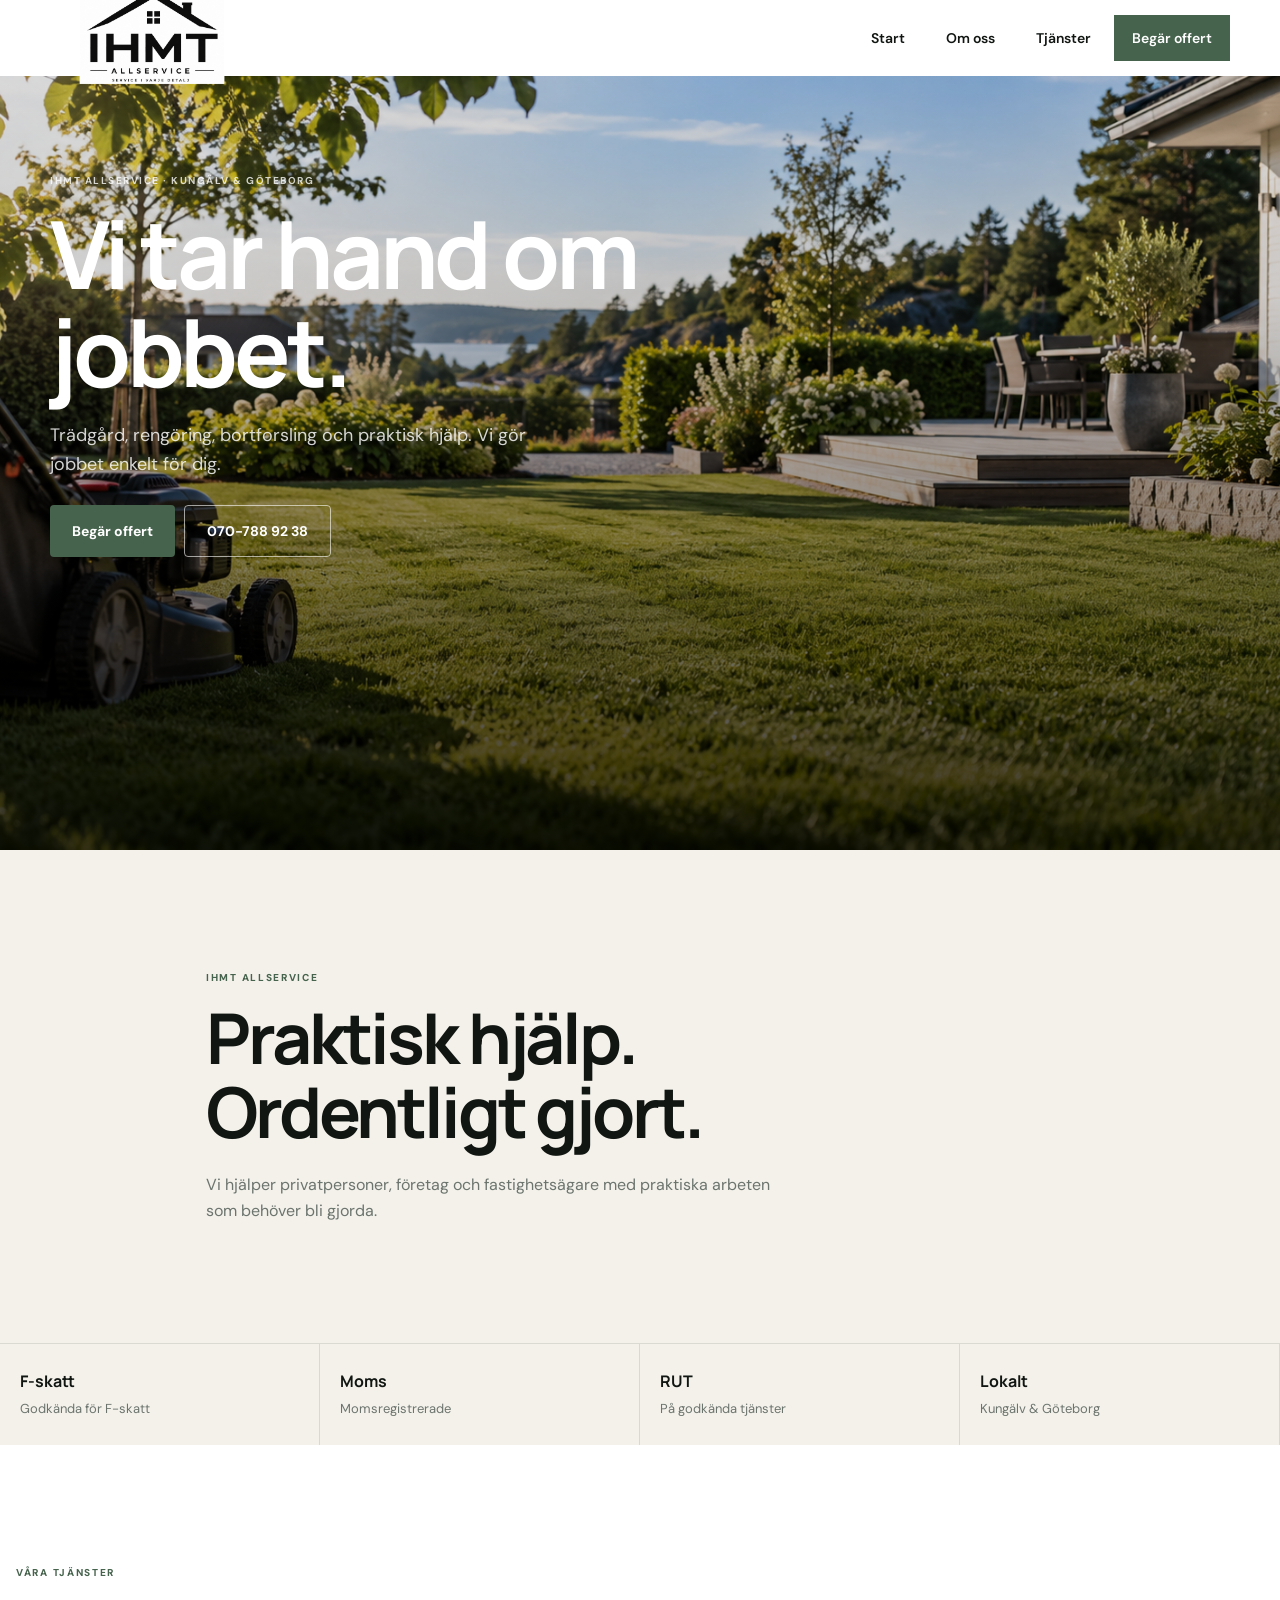
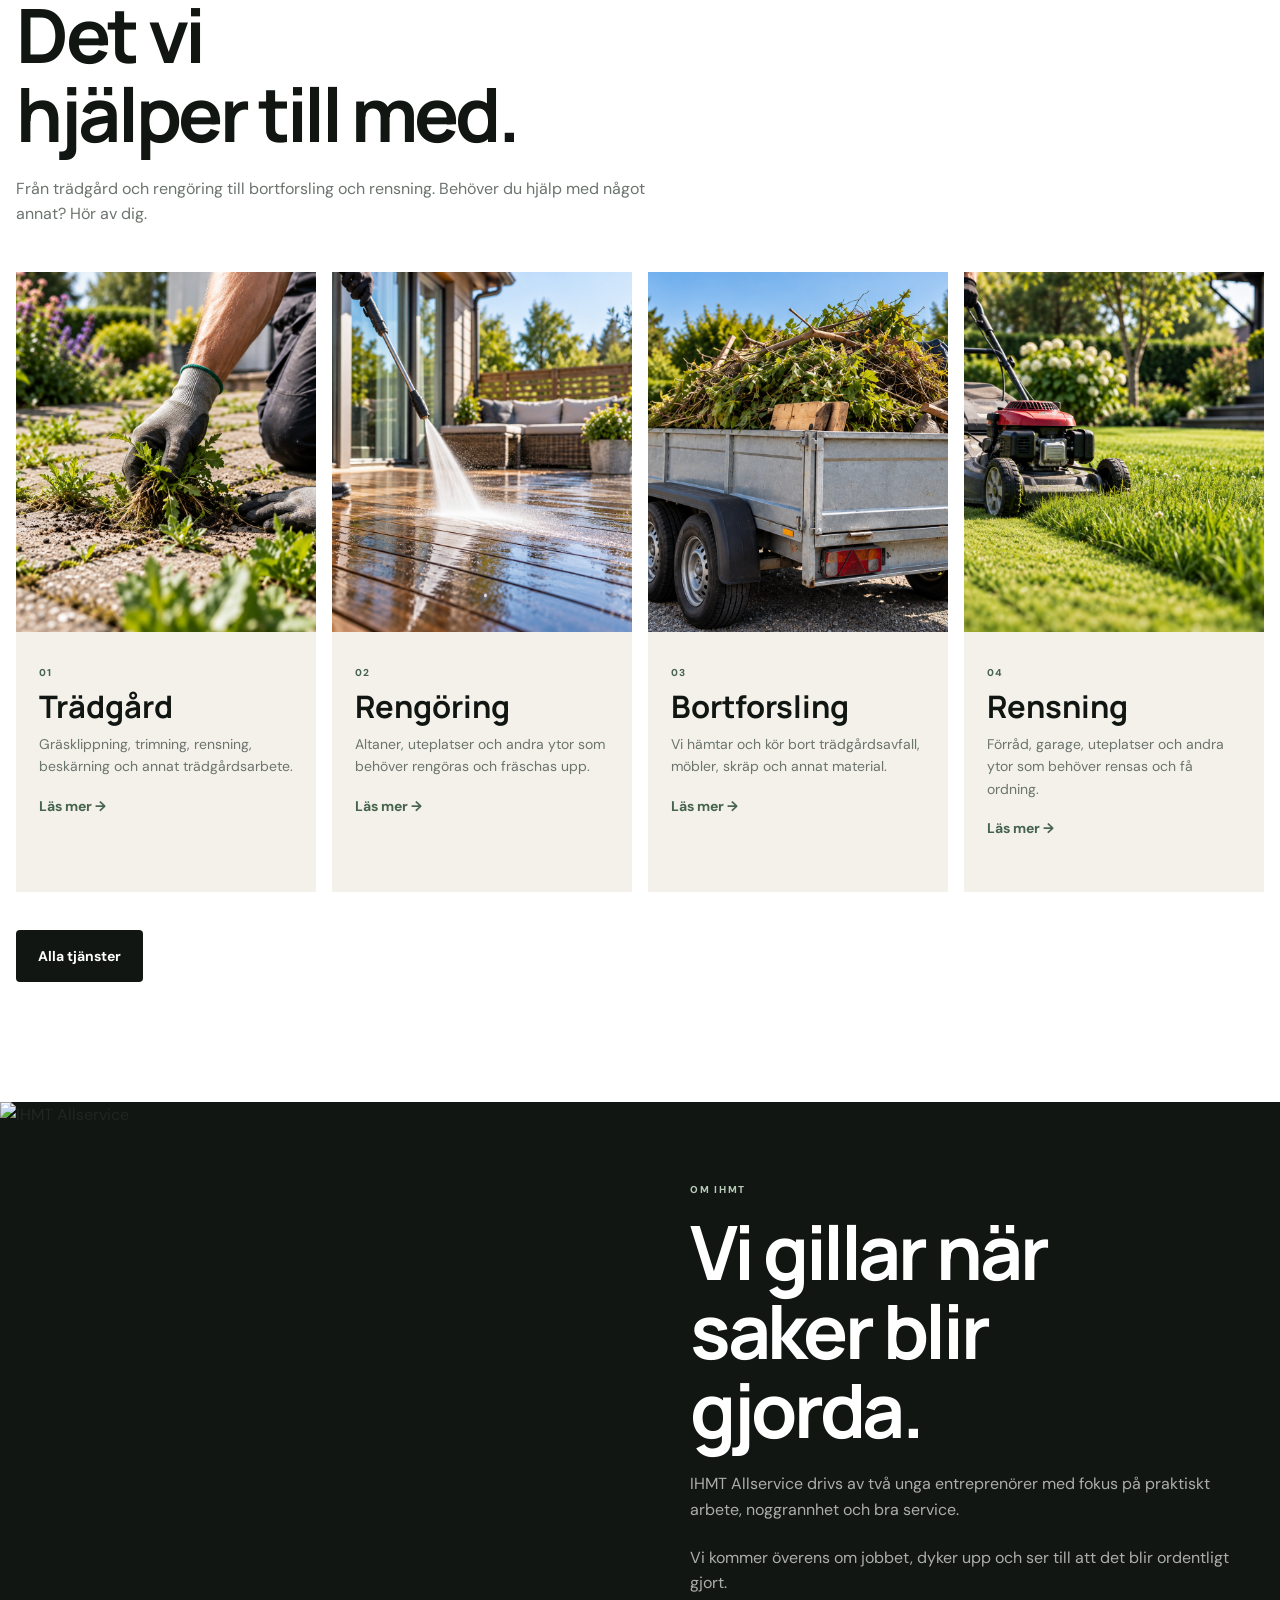
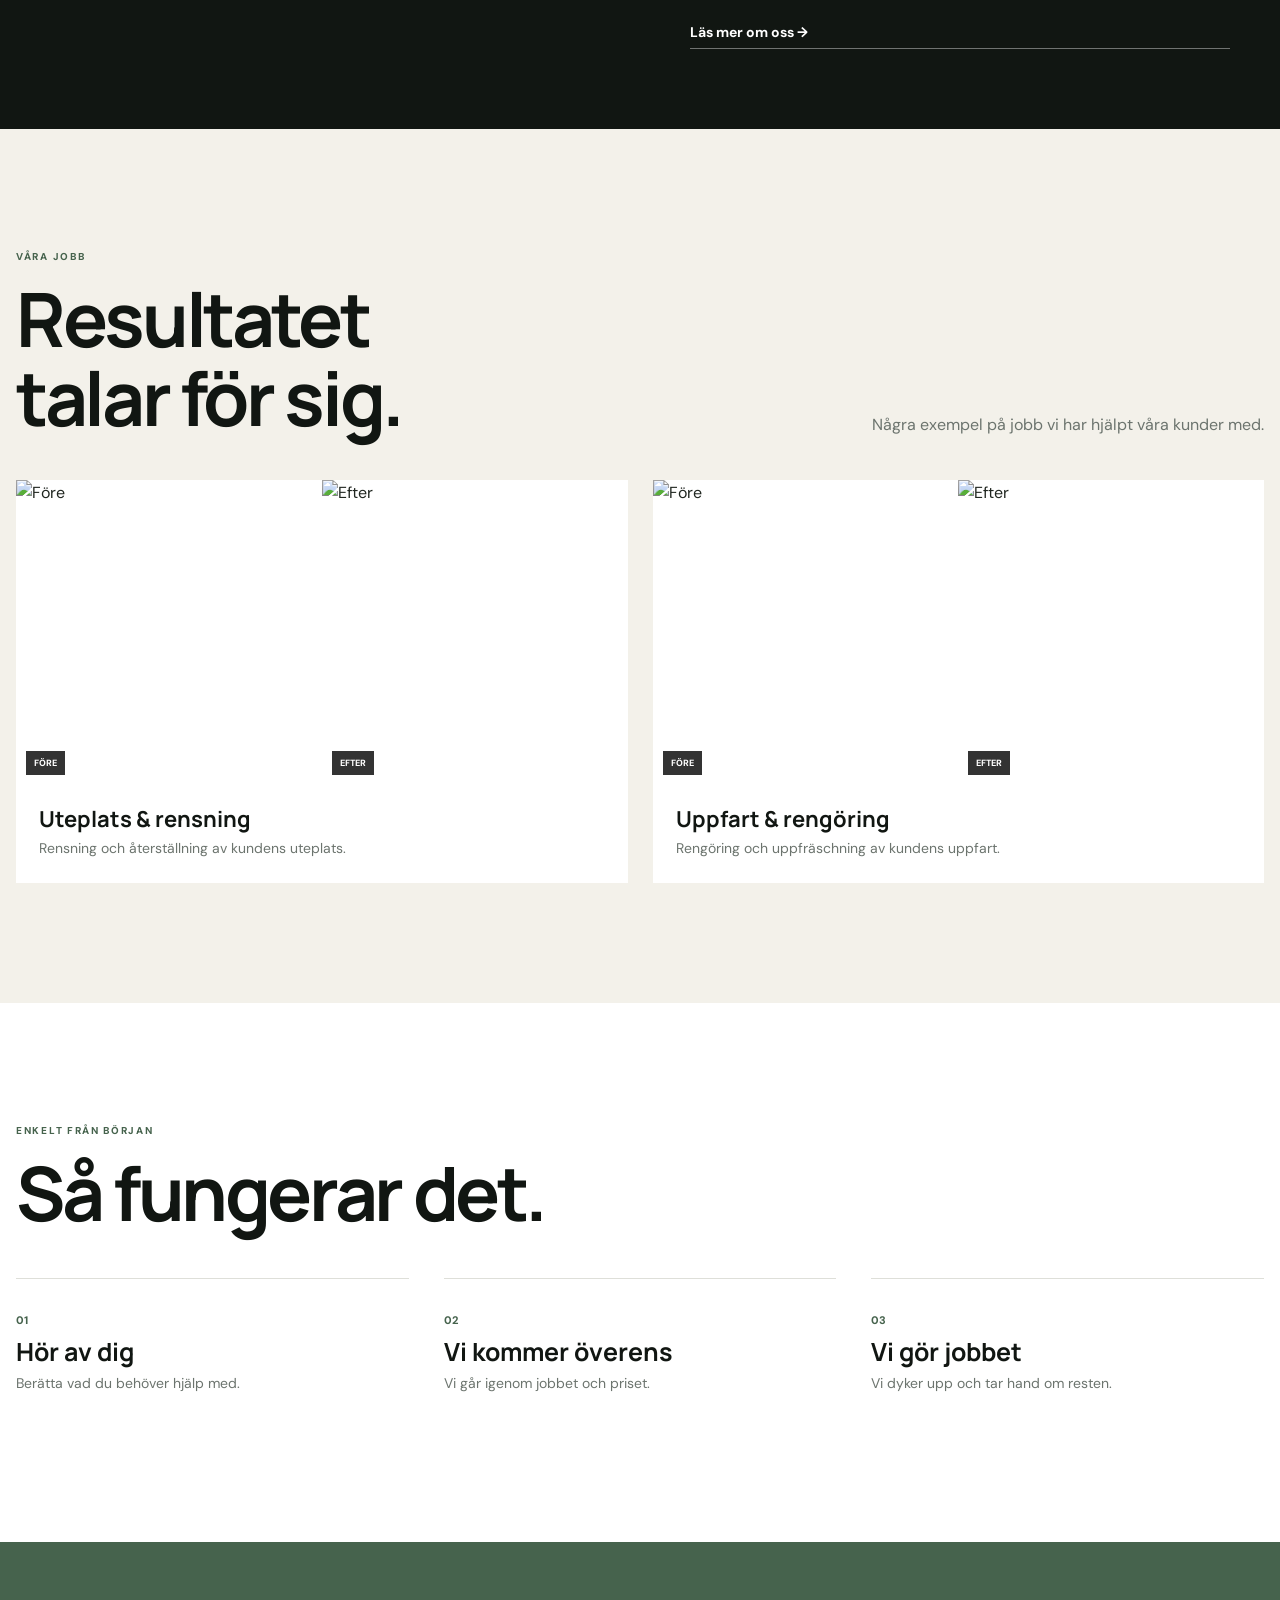
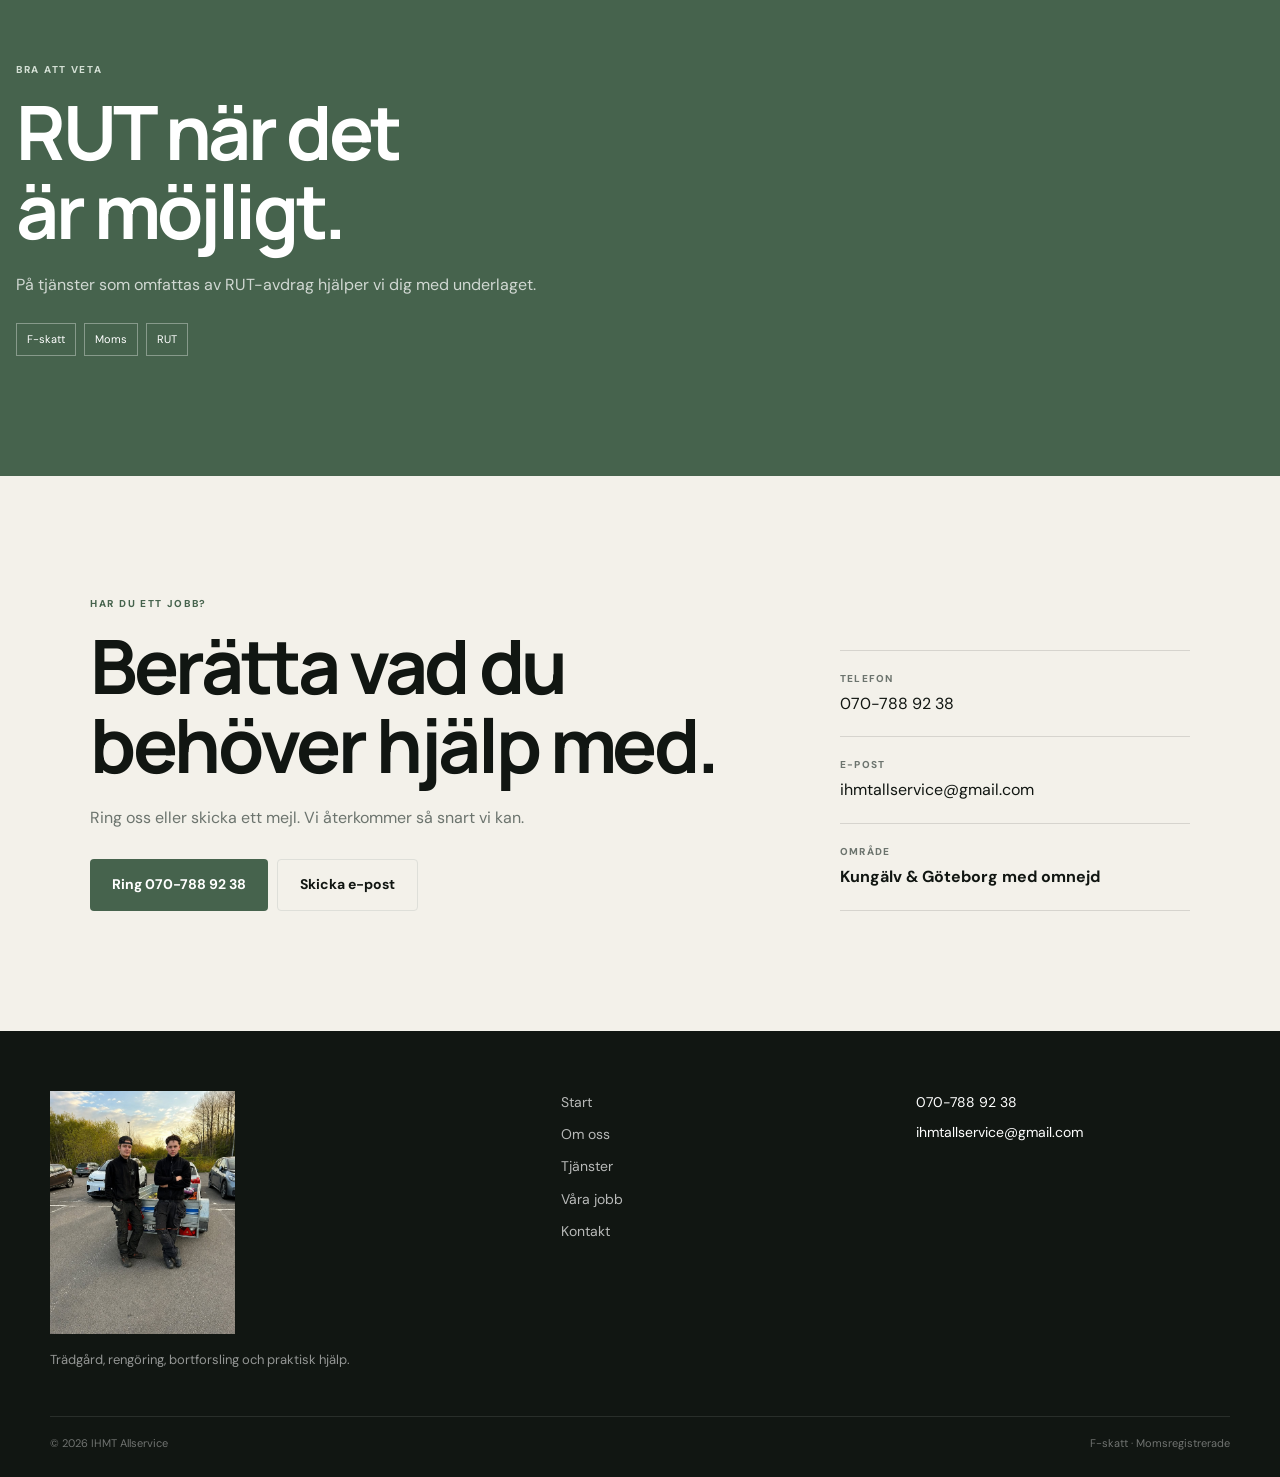
==== commit 6212211d: "Update index.html" ====
--- a/index.html
+++ b/index.html
@@ -31,7 +31,7 @@
     <div class="header-inner">
 
         <a href="index.html" class="logo">
-            <img src="bilder/logo.png" alt="IHMT Allservice">
+            <img src="bilder/header-logo.png" alt="IHMT Allservice">
         </a>
 
         <nav class="desktop-nav">
--- a/styles.css
+++ b/styles.css
@@ -1,32 +1,23 @@
-/* =========================================================
-   IHMT ALLSERVICE
-   MOBILE FIRST
-   ========================================================= */
-
 :root {
-    --dark: #101512;
-    --dark-soft: #1a211d;
+    --dark: #111612;
+    --dark-2: #1b211d;
+
     --green: #46634d;
-    --green-dark: #344d3b;
-    --green-light: #e8eee8;
+    --green-dark: #354c3a;
 
     --white: #ffffff;
-    --cream: #f5f3ed;
+    --cream: #f3f1ea;
     --light: #faf9f5;
 
-    --text: #202721;
-    --muted: #6b746d;
-    --border: #e1e3de;
-
-    --max-width: 1200px;
-
-    --shadow: 0 15px 45px rgba(16, 21, 18, .10);
-}
-
-
-/* =========================================================
-   RESET
-   ========================================================= */
+    --text: #202620;
+    --muted: #6c746e;
+    --border: #dedfd9;
+
+    --max: 1180px;
+}
+
+
+/* RESET */
 
 * {
     margin: 0;
@@ -39,13 +30,10 @@
 }
 
 body {
+    font-family: "DM Sans", sans-serif;
     background: var(--light);
     color: var(--text);
-
-    font-family: "DM Sans", sans-serif;
-
     line-height: 1.6;
-
     overflow-x: hidden;
 }
 
@@ -64,10 +52,11 @@
 }
 
 button {
-    border: 0;
-    background: none;
-    cursor: pointer;
-}
+    font: inherit;
+}
+
+
+/* TYPOGRAPHY */
 
 h1,
 h2,
@@ -78,7 +67,7 @@
 
 h1,
 h2 {
-    letter-spacing: -.045em;
+    letter-spacing: -0.045em;
 }
 
 p {
@@ -86,46 +75,41 @@
 }
 
 
-/* =========================================================
-   HEADER
-========================================================= */
+/* HEADER */
 
 .site-header {
-    position: absolute;
-
+    position: fixed;
     top: 0;
     left: 0;
 
     width: 100%;
+    height: 76px;
 
     z-index: 100;
 
-    background: var(--white);
+    background: #fff;
 
     transition:
         background .3s ease,
         box-shadow .3s ease,
-        backdrop-filter .3s ease,
-        transform .3s ease;
+        backdrop-filter .3s ease;
 }
 
 .site-header.scrolled {
-    position: fixed;
-
-    background: rgba(255, 255, 255, .84);
-
-    backdrop-filter: blur(16px);
-    -webkit-backdrop-filter: blur(16px);
-
-    box-shadow: 0 8px 30px rgba(16, 21, 18, .08);
+    background: rgba(255,255,255,.84);
+
+    backdrop-filter: blur(18px);
+    -webkit-backdrop-filter: blur(18px);
+
+    box-shadow: 0 5px 30px rgba(0,0,0,.08);
 }
 
 .header-inner {
     width: calc(100% - 32px);
-
-    min-height: 76px;
-
-    margin: 0 auto;
+    max-width: var(--max);
+
+    height: 100%;
+    margin: auto;
 
     display: flex;
     align-items: center;
@@ -133,7 +117,7 @@
 }
 
 .logo {
-    width: 170px;
+    width: 165px;
 }
 
 .logo img {
@@ -146,20 +130,22 @@
 }
 
 .mobile-menu-button {
-    width: 46px;
-    height: 46px;
+    width: 44px;
+    height: 44px;
 
     display: flex;
     flex-direction: column;
+    justify-content: center;
     align-items: center;
-    justify-content: center;
 
     gap: 6px;
 
-    border: 1px solid rgba(16, 21, 18, .12);
+    border: 1px solid #ddd;
     border-radius: 50%;
 
-    background: rgba(255, 255, 255, .75);
+    background: #fff;
+
+    cursor: pointer;
 }
 
 .mobile-menu-button span {
@@ -168,7 +154,7 @@
 
     background: var(--dark);
 
-    transition: transform .25s ease;
+    transition: .25s ease;
 }
 
 .mobile-menu-button.open span:first-child {
@@ -180,36 +166,29 @@
 }
 
 
-/* =========================================================
-   MOBILE MENU
-========================================================= */
+/* MOBILE MENU */
 
 .mobile-menu {
     position: fixed;
-
     inset: 0;
 
     z-index: 90;
 
-    padding: 115px 25px 35px;
-
-    background: rgba(250, 249, 245, .98);
+    padding: 100px 22px 25px;
+
+    background: rgba(250,249,245,.98);
 
     opacity: 0;
     visibility: hidden;
 
-    transform: translateY(-12px);
-
     transition:
         opacity .25s ease,
-        visibility .25s ease,
-        transform .25s ease;
+        visibility .25s ease;
 }
 
 .mobile-menu.open {
     opacity: 1;
     visibility: visible;
-    transform: translateY(0);
 }
 
 .mobile-menu nav {
@@ -224,39 +203,36 @@
 
     border-bottom: 1px solid var(--border);
 
-    color: var(--dark);
-
     font-family: "Manrope", sans-serif;
-    font-size: 29px;
+    font-size: 28px;
     font-weight: 700;
+
+    color: var(--dark);
 }
 
 .mobile-menu .mobile-menu-cta {
     margin-top: auto;
 
-    padding: 18px 22px;
+    padding: 17px;
 
     border: 0;
-    border-radius: 5px;
 
     background: var(--green);
 
-    color: var(--white);
+    color: white;
 
     text-align: center;
 
-    font-size: 17px;
-}
-
-
-/* =========================================================
-   BUTTONS
-========================================================= */
+    font-size: 16px;
+}
+
+
+/* BUTTONS */
 
 .button {
-    min-height: 53px;
-
-    padding: 0 23px;
+    min-height: 52px;
+
+    padding: 0 22px;
 
     display: inline-flex;
     align-items: center;
@@ -267,11 +243,7 @@
     font-size: 14px;
     font-weight: 700;
 
-    transition:
-        transform .2s ease,
-        background .2s ease,
-        color .2s ease,
-        border-color .2s ease;
+    transition: .2s ease;
 }
 
 .button:hover {
@@ -280,7 +252,7 @@
 
 .button-green {
     background: var(--green);
-    color: var(--white);
+    color: white;
 }
 
 .button-green:hover {
@@ -288,18 +260,18 @@
 }
 
 .button-outline {
-    border: 1px solid rgba(255, 255, 255, .55);
-    color: var(--white);
+    border: 1px solid rgba(255,255,255,.6);
+    color: white;
 }
 
 .button-outline:hover {
-    background: var(--white);
+    background: white;
     color: var(--dark);
 }
 
 .button-dark {
     background: var(--dark);
-    color: var(--white);
+    color: white;
 }
 
 .button-dark:hover {
@@ -316,14 +288,12 @@
 }
 
 
-/* =========================================================
-   HERO
-========================================================= */
+/* HERO */
 
 .hero {
     position: relative;
 
-    min-height: 680px;
+    min-height: 100svh;
 
     display: flex;
     align-items: flex-end;
@@ -348,10 +318,10 @@
 
     background:
         linear-gradient(
-            180deg,
-            rgba(10, 15, 12, .25) 0%,
-            rgba(10, 15, 12, .30) 35%,
-            rgba(10, 15, 12, .82) 100%
+            to bottom,
+            rgba(0,0,0,.12),
+            rgba(0,0,0,.18) 35%,
+            rgba(0,0,0,.78) 100%
         );
 }
 
@@ -360,44 +330,44 @@
     z-index: 2;
 
     width: calc(100% - 32px);
-
-    margin: 0 auto;
-
-    padding: 0 0 65px;
+    max-width: var(--max);
+
+    margin: auto;
+
+    padding: 0 0 58px;
 }
 
 .hero-label {
-    margin-bottom: 17px;
-
-    color: rgba(255, 255, 255, .75);
+    margin-bottom: 15px;
+
+    color: rgba(255,255,255,.78);
 
     font-size: 10px;
     font-weight: 700;
 
-    letter-spacing: .14em;
+    letter-spacing: .15em;
 }
 
 .hero h1 {
-    max-width: 650px;
-
-    color: var(--white);
-
-    font-size: clamp(48px, 14vw, 78px);
+    max-width: 700px;
+
+    color: white;
+
+    font-size: clamp(52px, 14vw, 90px);
 }
 
 .hero-subtitle {
-    max-width: 540px;
-
-    margin-top: 22px;
-
-    color: rgba(255, 255, 255, .82);
+    max-width: 530px;
+
+    margin-top: 20px;
+
+    color: rgba(255,255,255,.82);
 
     font-size: 16px;
-    line-height: 1.7;
 }
 
 .hero-buttons {
-    margin-top: 29px;
+    margin-top: 27px;
 
     display: flex;
     flex-direction: column;
@@ -409,28 +379,23 @@
     width: 100%;
 }
 
-.hero-scroll {
-    display: none;
-}
-
-
-/* =========================================================
-   INTRO
-========================================================= */
+
+/* INTRO */
 
 .intro-section {
     background: var(--cream);
 }
 
 .intro-top {
-    padding: 85px 16px 65px;
-
     max-width: 900px;
-    margin: 0 auto;
+
+    margin: auto;
+
+    padding: 85px 16px 70px;
 }
 
 .section-label {
-    margin-bottom: 17px;
+    margin-bottom: 15px;
 
     color: var(--green);
 
@@ -443,26 +408,25 @@
 .intro-top h2 {
     color: var(--dark);
 
-    font-size: clamp(39px, 10vw, 63px);
+    font-size: clamp(42px, 11vw, 70px);
 }
 
 .intro-text {
-    max-width: 590px;
-
-    margin-top: 25px;
+    max-width: 580px;
+
+    margin-top: 24px;
 
     font-size: 16px;
-    line-height: 1.75;
 }
 
 .trust-row {
-    border-top: 1px solid rgba(16, 21, 18, .10);
+    border-top: 1px solid rgba(0,0,0,.1);
 }
 
 .trust-item {
-    padding: 22px 16px;
-
-    border-bottom: 1px solid rgba(16, 21, 18, .10);
+    padding: 21px 16px;
+
+    border-bottom: 1px solid rgba(0,0,0,.1);
 }
 
 .trust-item strong {
@@ -471,64 +435,56 @@
     color: var(--dark);
 
     font-family: "Manrope", sans-serif;
-    font-size: 16px;
 }
 
 .trust-item span {
     color: var(--muted);
+
     font-size: 13px;
 }
 
 
-/* =========================================================
-   SERVICES
-========================================================= */
+/* SERVICES */
 
 .services-section {
     padding: 85px 16px;
 
-    background: var(--white);
+    background: white;
 }
 
 .section-intro {
     max-width: 650px;
 
-    margin-bottom: 50px;
+    margin-bottom: 45px;
 }
 
 .section-intro h2 {
     color: var(--dark);
 
-    font-size: clamp(43px, 11vw, 68px);
+    font-size: clamp(45px, 12vw, 75px);
 }
 
 .section-intro > p:last-child {
-    margin-top: 24px;
+    margin-top: 22px;
 
     font-size: 16px;
-    line-height: 1.75;
 }
 
 .service-list {
     display: flex;
     flex-direction: column;
 
-    gap: 15px;
+    gap: 16px;
 }
 
 .service-item {
-    display: flex;
-    flex-direction: column;
-
     overflow: hidden;
 
     background: var(--cream);
-
-    border-radius: 5px;
 }
 
 .service-image {
-    aspect-ratio: 1.15 / 1;
+    aspect-ratio: 1.2 / 1;
 
     overflow: hidden;
 }
@@ -542,12 +498,12 @@
     transition: transform .5s ease;
 }
 
-.service-item:hover .service-image img {
-    transform: scale(1.035);
+.service-item:hover img {
+    transform: scale(1.04);
 }
 
 .service-content {
-    padding: 27px 24px 30px;
+    padding: 26px 23px 30px;
 }
 
 .service-number {
@@ -560,24 +516,23 @@
 }
 
 .service-content h3 {
-    margin-top: 8px;
-
-    color: var(--dark);
-
-    font-size: 30px;
+    margin-top: 7px;
+
+    color: var(--dark);
+
+    font-size: 31px;
 }
 
 .service-content p {
-    margin-top: 11px;
+    margin-top: 10px;
 
     font-size: 14px;
-    line-height: 1.7;
 }
 
 .service-link {
     display: inline-block;
 
-    margin-top: 18px;
+    margin-top: 17px;
 
     color: var(--green);
 
@@ -586,23 +541,18 @@
 }
 
 .section-button {
-    margin-top: 40px;
-}
-
-
-/* =========================================================
-   ABOUT
-========================================================= */
+    margin-top: 38px;
+}
+
+
+/* ABOUT */
 
 .about-section {
-    display: flex;
-    flex-direction: column;
-
     background: var(--dark);
 }
 
 .about-image {
-    aspect-ratio: 1 / .9;
+    aspect-ratio: 1 / .85;
 
     overflow: hidden;
 }
@@ -619,42 +569,40 @@
 }
 
 .about-content .section-label {
-    color: #b8ccb9;
+    color: #b9ccb9;
 }
 
 .about-content h2 {
-    color: var(--white);
-
-    font-size: clamp(42px, 11vw, 68px);
+    color: white;
+
+    font-size: clamp(45px, 12vw, 75px);
 }
 
 .about-content p:not(.section-label) {
     margin-top: 22px;
 
-    color: rgba(255, 255, 255, .65);
+    color: rgba(255,255,255,.65);
 
     font-size: 16px;
-    line-height: 1.75;
 }
 
 .text-link {
     display: inline-block;
 
-    margin-top: 26px;
-
-    color: var(--white);
+    margin-top: 25px;
+
+    padding-bottom: 5px;
+
+    border-bottom: 1px solid rgba(255,255,255,.4);
+
+    color: white;
 
     font-size: 14px;
     font-weight: 700;
-
-    border-bottom: 1px solid rgba(255, 255, 255, .4);
-    padding-bottom: 5px;
-}
-
-
-/* =========================================================
-   JOBS
-========================================================= */
+}
+
+
+/* JOBS */
 
 .jobs-section {
     padding: 85px 16px;
@@ -663,36 +611,30 @@
 }
 
 .jobs-heading {
-    margin-bottom: 45px;
+    margin-bottom: 42px;
 }
 
 .jobs-heading h2 {
     color: var(--dark);
 
-    font-size: clamp(43px, 11vw, 68px);
+    font-size: clamp(45px, 12vw, 75px);
 }
 
 .jobs-heading > p {
-    margin-top: 23px;
-
-    max-width: 500px;
-
-    font-size: 15px;
+    margin-top: 20px;
 }
 
 .job-grid {
     display: flex;
     flex-direction: column;
 
-    gap: 28px;
+    gap: 25px;
 }
 
 .job-card {
     overflow: hidden;
 
-    background: var(--white);
-
-    border-radius: 5px;
+    background: white;
 }
 
 .before-after {
@@ -723,14 +665,13 @@
 
     padding: 5px 8px;
 
-    background: rgba(16, 21, 18, .85);
-
-    color: var(--white);
+    background: rgba(0,0,0,.8);
+
+    color: white;
 
     font-size: 9px;
     font-weight: 800;
 
-    letter-spacing: .1em;
     text-transform: uppercase;
 }
 
@@ -751,31 +692,26 @@
 }
 
 
-/* =========================================================
-   PROCESS
-========================================================= */
+/* PROCESS */
 
 .process-section {
     padding: 85px 16px;
 
-    background: var(--white);
+    background: white;
 }
 
 .process-heading h2 {
     color: var(--dark);
 
-    font-size: clamp(43px, 11vw, 68px);
+    font-size: clamp(45px, 12vw, 75px);
 }
 
 .process-grid {
-    margin-top: 50px;
-
-    display: flex;
-    flex-direction: column;
+    margin-top: 45px;
 }
 
 .process-item {
-    padding: 28px 0;
+    padding: 27px 0;
 
     border-top: 1px solid var(--border);
 }
@@ -785,12 +721,10 @@
 
     font-size: 11px;
     font-weight: 800;
-
-    letter-spacing: .12em;
 }
 
 .process-item h3 {
-    margin-top: 9px;
+    margin-top: 8px;
 
     color: var(--dark);
 
@@ -798,17 +732,13 @@
 }
 
 .process-item p {
-    margin-top: 8px;
-
-    max-width: 500px;
+    margin-top: 7px;
 
     font-size: 14px;
 }
 
 
-/* =========================================================
-   INFO
-========================================================= */
+/* INFO */
 
 .info-section {
     padding: 85px 16px;
@@ -821,26 +751,25 @@
 }
 
 .info-content .section-label {
-    color: #d7e3d8;
+    color: #d4e0d5;
 }
 
 .info-content h2 {
-    color: var(--white);
-
-    font-size: clamp(44px, 11vw, 70px);
+    color: white;
+
+    font-size: clamp(45px, 12vw, 75px);
 }
 
 .info-content > p:not(.section-label) {
-    margin-top: 24px;
-
-    color: rgba(255, 255, 255, .76);
+    margin-top: 22px;
+
+    color: rgba(255,255,255,.75);
 
     font-size: 16px;
-    line-height: 1.75;
 }
 
 .info-tags {
-    margin-top: 28px;
+    margin-top: 25px;
 
     display: flex;
     flex-wrap: wrap;
@@ -849,22 +778,17 @@
 }
 
 .info-tags span {
-    padding: 8px 11px;
-
-    border: 1px solid rgba(255, 255, 255, .3);
-
-    color: var(--white);
-
-    border-radius: 3px;
+    padding: 7px 10px;
+
+    border: 1px solid rgba(255,255,255,.35);
+
+    color: white;
 
     font-size: 11px;
-    font-weight: 700;
-}
-
-
-/* =========================================================
-   CONTACT
-========================================================= */
+}
+
+
+/* CONTACT */
 
 .contact-section {
     padding: 90px 16px;
@@ -872,24 +796,20 @@
     background: var(--cream);
 }
 
-.contact-main {
-    max-width: 720px;
-}
-
 .contact-main h2 {
     color: var(--dark);
 
-    font-size: clamp(43px, 11vw, 70px);
+    font-size: clamp(45px, 12vw, 75px);
 }
 
 .contact-main > p:not(.section-label) {
-    margin-top: 22px;
+    margin-top: 20px;
 
     font-size: 16px;
 }
 
 .contact-buttons {
-    margin-top: 30px;
+    margin-top: 28px;
 
     display: flex;
     flex-direction: column;
@@ -902,15 +822,15 @@
 }
 
 .contact-details {
-    margin-top: 60px;
-
-    border-top: 1px solid rgba(16, 21, 18, .12);
+    margin-top: 55px;
+
+    border-top: 1px solid rgba(0,0,0,.12);
 }
 
 .contact-details > div {
     padding: 20px 0;
 
-    border-bottom: 1px solid rgba(16, 21, 18, .12);
+    border-bottom: 1px solid rgba(0,0,0,.12);
 }
 
 .contact-details span {
@@ -923,7 +843,7 @@
     font-size: 10px;
     font-weight: 800;
 
-    letter-spacing: .13em;
+    letter-spacing: .12em;
     text-transform: uppercase;
 }
 
@@ -932,13 +852,10 @@
     color: var(--dark);
 
     font-size: 16px;
-    font-weight: 700;
-}
-
-
-/* =========================================================
-   FOOTER
-========================================================= */
+}
+
+
+/* FOOTER */
 
 .site-footer {
     padding: 60px 16px 25px;
@@ -950,19 +867,19 @@
     display: flex;
     flex-direction: column;
 
-    gap: 45px;
+    gap: 40px;
 }
 
 .footer-brand img {
-    width: 190px;
+    width: 185px;
 }
 
 .footer-brand p {
     max-width: 320px;
 
-    margin-top: 17px;
-
-    color: rgba(255, 255, 255, .55);
+    margin-top: 16px;
+
+    color: rgba(255,255,255,.55);
 
     font-size: 13px;
 }
@@ -971,59 +888,53 @@
     display: flex;
     flex-direction: column;
 
-    gap: 11px;
+    gap: 10px;
 }
 
 .footer-links a {
-    color: rgba(255, 255, 255, .7);
+    color: rgba(255,255,255,.7);
 
     font-size: 14px;
 }
 
-.footer-links a:hover {
-    color: var(--white);
-}
-
 .footer-contact {
     display: flex;
     flex-direction: column;
 
-    gap: 9px;
+    gap: 8px;
 }
 
 .footer-contact a {
-    color: var(--white);
+    color: white;
 
     font-size: 14px;
-    font-weight: 600;
 }
 
 .footer-bottom {
-    margin-top: 50px;
-    padding-top: 20px;
+    max-width: var(--max);
+
+    margin: 45px auto 0;
+    padding-top: 18px;
 
     display: flex;
     flex-direction: column;
 
     gap: 5px;
 
-    border-top: 1px solid rgba(255, 255, 255, .1);
-
-    color: rgba(255, 255, 255, .38);
+    border-top: 1px solid rgba(255,255,255,.1);
+
+    color: rgba(255,255,255,.4);
 
     font-size: 11px;
 }
 
 
-/* =========================================================
-   TABLET
-========================================================= */
+/* TABLET */
 
 @media (min-width: 700px) {
 
     .header-inner {
         width: calc(100% - 50px);
-        min-height: 86px;
     }
 
     .logo {
@@ -1047,48 +958,142 @@
 
         font-size: 13px;
         font-weight: 600;
-
-        border-radius: 4px;
-    }
-
-    .desktop-nav a:hover {
-        color: var(--green);
     }
 
     .desktop-nav .nav-cta {
-        margin-left: 4px;
-
         padding: 12px 18px;
 
         background: var(--green);
 
-        color: var(--white);
-    }
-
-    .desktop-nav .nav-cta:hover {
-        background: var(--green-dark);
-        color: var(--white);
+        color: white;
     }
 
     .mobile-menu {
         display: none;
     }
 
+    .hero-content {
+        width: calc(100% - 50px);
+
+        padding-bottom: 90px;
+    }
+
     .hero {
         min-height: 760px;
     }
 
-    .hero-content {
-        width: calc(100% - 50px);
-        padding-bottom: 90px;
-    }
-
     .hero-buttons {
         flex-direction: row;
     }
 
     .hero-buttons .button {
         width: auto;
+    }
+
+    .trust-row {
+        display: grid;
+        grid-template-columns: repeat(4, 1fr);
+    }
+
+    .trust-item {
+        padding: 25px 20px;
+
+        border-right: 1px solid rgba(0,0,0,.1);
+        border-bottom: 0;
+    }
+
+    .service-list {
+        display: grid;
+        grid-template-columns: 1fr 1fr;
+    }
+
+    .service-item {
+        min-height: 550px;
+    }
+
+    .about-section {
+        display: grid;
+        grid-template-columns: 1fr 1fr;
+    }
+
+    .about-image {
+        aspect-ratio: auto;
+        min-height: 600px;
+    }
+
+    .about-content {
+        padding: 80px 50px;
+
+        display: flex;
+        flex-direction: column;
+        justify-content: center;
+    }
+
+    .job-grid {
+        display: grid;
+        grid-template-columns: 1fr 1fr;
+    }
+
+    .process-grid {
+        display: grid;
+        grid-template-columns: repeat(3, 1fr);
+
+        gap: 35px;
+    }
+
+    .contact-buttons {
+        flex-direction: row;
+    }
+
+    .contact-buttons .button {
+        width: auto;
+    }
+
+    .footer-inner {
+        display: grid;
+        grid-template-columns: 1.5fr 1fr 1fr;
+
+        max-width: var(--max);
+        margin: auto;
+    }
+
+    .footer-bottom {
+        flex-direction: row;
+        justify-content: space-between;
+    }
+}
+
+
+/* DESKTOP */
+
+@media (min-width: 1000px) {
+
+    .header-inner {
+        width: min(var(--max), calc(100% - 70px));
+    }
+
+    .desktop-nav a {
+        padding: 11px 18px;
+
+        font-size: 14px;
+    }
+
+    .hero {
+        min-height: 850px;
+    }
+
+    .hero-content {
+        width: min(var(--max), calc(100% - 70px));
+
+        padding-bottom: 120px;
+    }
+
+    .hero h1 {
+        font-size: 94px;
+    }
+
+    .hero-subtitle {
+        font-size: 18px;
     }
 
     .intro-top,
@@ -1097,169 +1102,8 @@
     .process-section,
     .info-section,
     .contact-section {
-        padding-left: 25px;
-        padding-right: 25px;
-    }
-
-    .trust-row {
-        display: grid;
-        grid-template-columns: repeat(4, 1fr);
-
-        padding: 0 25px;
-    }
-
-    .trust-item {
-        padding: 27px 20px;
-
-        border-right: 1px solid rgba(16, 21, 18, .10);
-        border-bottom: 0;
-    }
-
-    .service-list {
-        display: grid;
-        grid-template-columns: 1fr 1fr;
-    }
-
-    .service-item {
-        min-height: 580px;
-    }
-
-    .about-section {
-        display: grid;
-        grid-template-columns: 1fr 1fr;
-    }
-
-    .about-image {
-        aspect-ratio: auto;
-        min-height: 600px;
-    }
-
-    .about-content {
-        padding: 80px 45px;
-        display: flex;
-        flex-direction: column;
-        justify-content: center;
-    }
-
-    .job-grid {
-        display: grid;
-        grid-template-columns: 1fr 1fr;
-    }
-
-    .process-grid {
-        display: grid;
-        grid-template-columns: repeat(3, 1fr);
-        gap: 30px;
-    }
-
-    .process-item {
-        border-top: 1px solid var(--border);
-    }
-
-    .contact-buttons {
-        flex-direction: row;
-    }
-
-    .contact-buttons .button {
-        width: auto;
-    }
-
-    .footer-inner {
-        display: grid;
-        grid-template-columns: 1.5fr 1fr 1fr;
-    }
-
-    .footer-bottom {
-        flex-direction: row;
-        justify-content: space-between;
-    }
-}
-
-
-/* =========================================================
-   DESKTOP
-========================================================= */
-
-@media (min-width: 1000px) {
-
-    .header-inner {
-        width: min(var(--max-width), calc(100% - 70px));
-    }
-
-    .logo {
-        width: 220px;
-    }
-
-    .desktop-nav {
-        gap: 8px;
-    }
-
-    .desktop-nav a {
-        padding: 11px 18px;
-
-        font-size: 14px;
-    }
-
-    .hero {
-        min-height: 850px;
-    }
-
-    .hero-content {
-        width: min(var(--max-width), calc(100% - 70px));
+        padding-top: 120px;
         padding-bottom: 120px;
-    }
-
-    .hero h1 {
-        font-size: clamp(65px, 7vw, 94px);
-    }
-
-    .hero-subtitle {
-        font-size: 18px;
-    }
-
-    .hero-scroll {
-        position: absolute;
-
-        right: 45px;
-        bottom: 40px;
-
-        z-index: 3;
-
-        display: flex;
-        align-items: center;
-
-        gap: 10px;
-
-        color: rgba(255, 255, 255, .65);
-
-        font-size: 10px;
-        text-transform: uppercase;
-        letter-spacing: .12em;
-    }
-
-    .hero-scroll span {
-        width: 30px;
-        height: 1px;
-
-        background: rgba(255, 255, 255, .5);
-    }
-
-    .intro-top {
-        padding-top: 125px;
-        padding-bottom: 90px;
-    }
-
-    .intro-text {
-        font-size: 17px;
-    }
-
-    .services-section,
-    .jobs-section,
-    .process-section,
-    .info-section,
-    .contact-section {
-        padding-top: 125px;
-        padding-bottom: 125px;
     }
 
     .service-list {
@@ -1277,11 +1121,6 @@
 
     .service-content {
         height: 42%;
-        padding: 28px;
-    }
-
-    .about-content {
-        padding: 100px 8vw;
     }
 
     .jobs-heading {
@@ -1290,18 +1129,10 @@
         justify-content: space-between;
     }
 
-    .jobs-heading > p {
-        margin-bottom: 8px;
-    }
-
-    .contact-section {
-        padding-top: 140px;
-        padding-bottom: 140px;
-    }
-
     .contact-inner {
         max-width: 1100px;
-        margin: 0 auto;
+
+        margin: auto;
 
         display: grid;
         grid-template-columns: 1.3fr .7fr;
@@ -1313,37 +1144,4 @@
     .contact-details {
         margin-top: 0;
     }
-
-    .site-footer {
-        padding-left: 35px;
-        padding-right: 35px;
-    }
-
-    .footer-inner,
-    .footer-bottom {
-        max-width: var(--max-width);
-        margin-left: auto;
-        margin-right: auto;
-    }
-}
-
-
-/* =========================================================
-   LARGE DESKTOP
-========================================================= */
-
-@media (min-width: 1300px) {
-
-    .hero-content {
-        width: min(1240px, calc(100% - 80px));
-    }
-
-    .hero h1 {
-        font-size: 96px;
-    }
-
-    .intro-top {
-        max-width: 1100px;
-    }
-
-}
+}
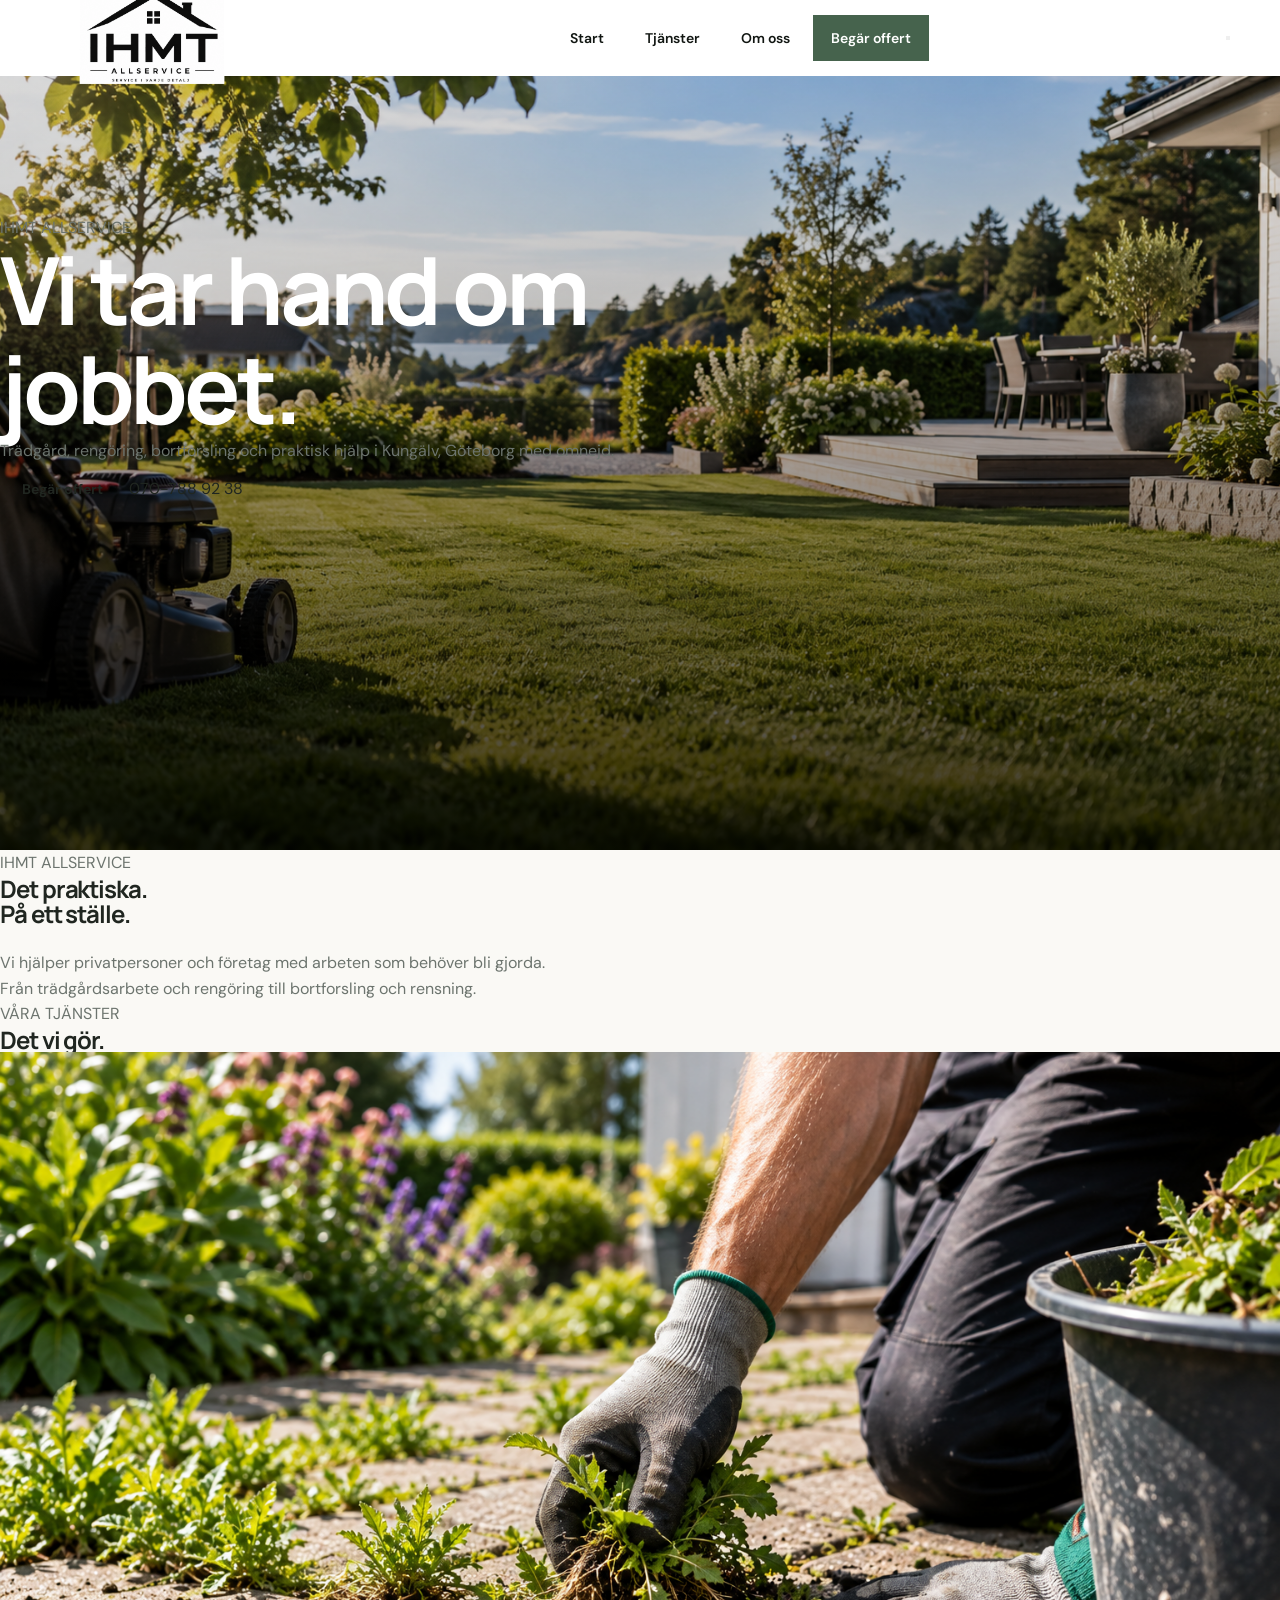
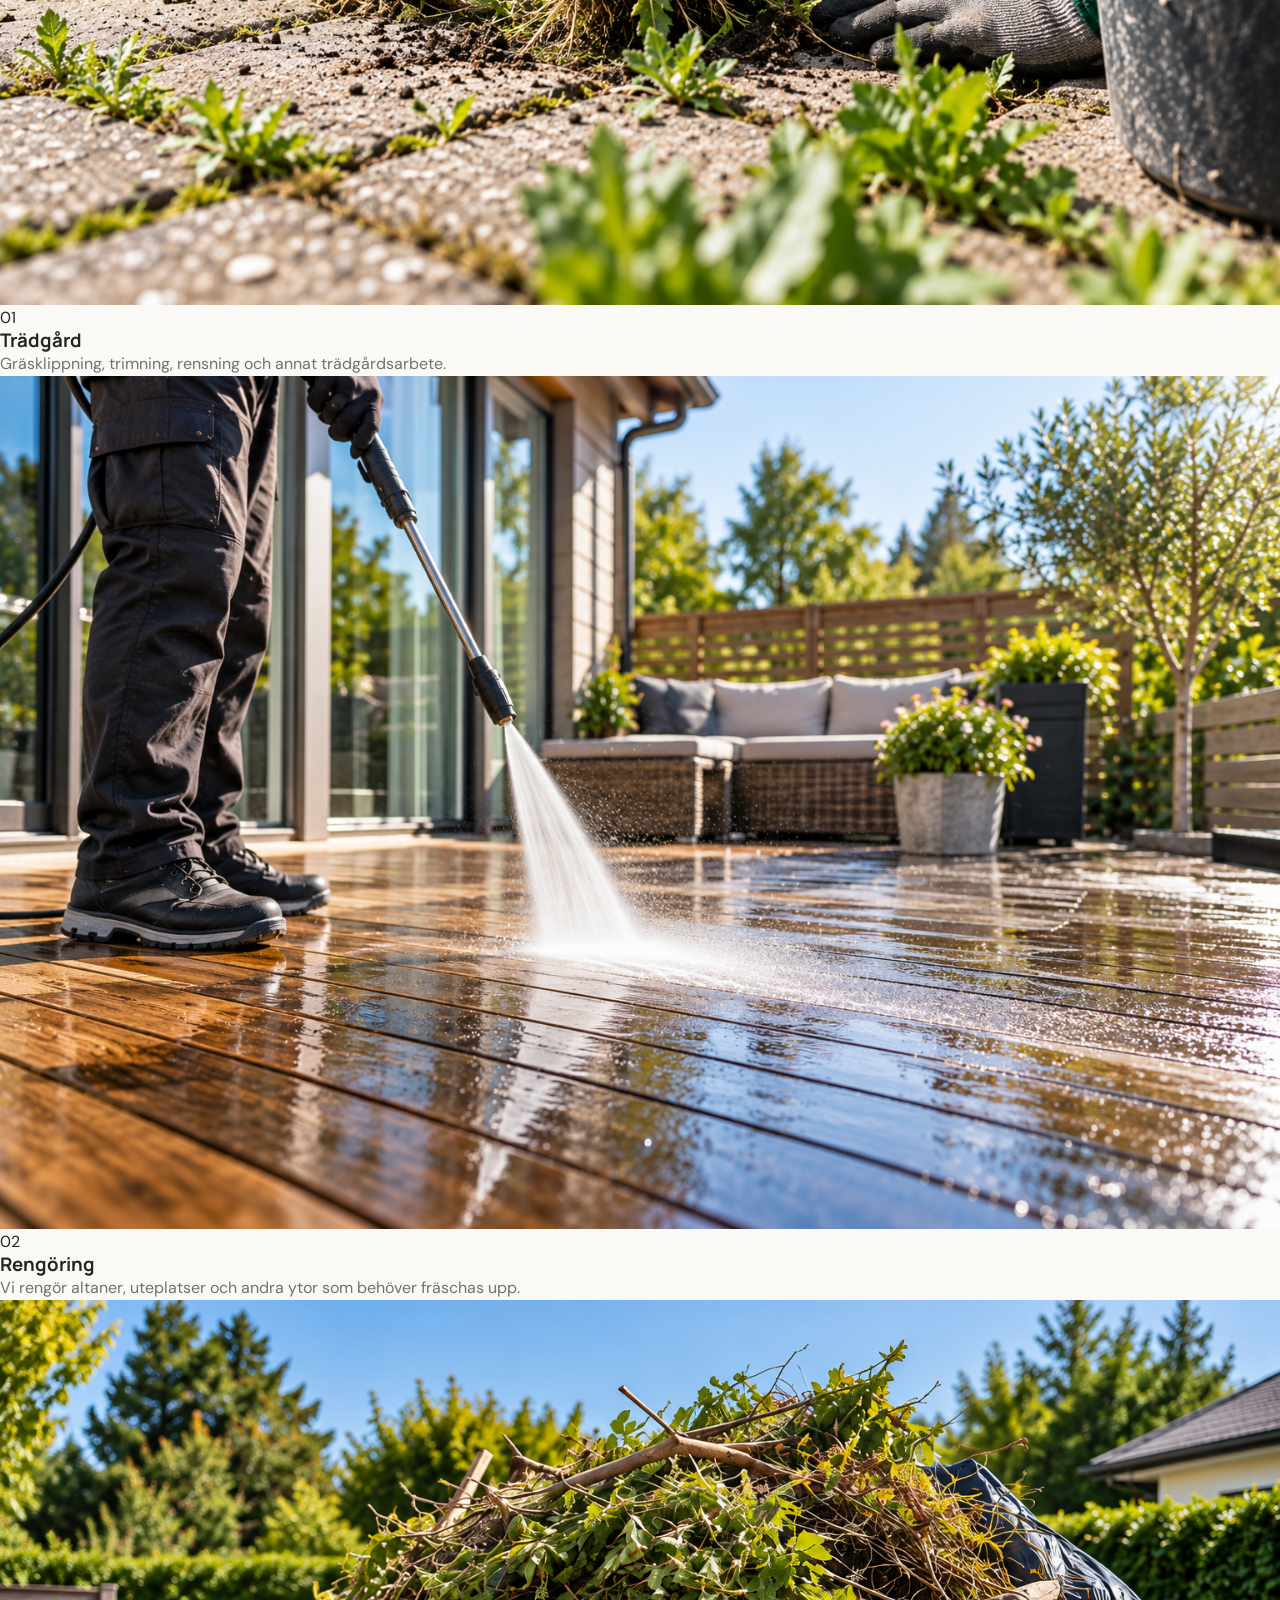
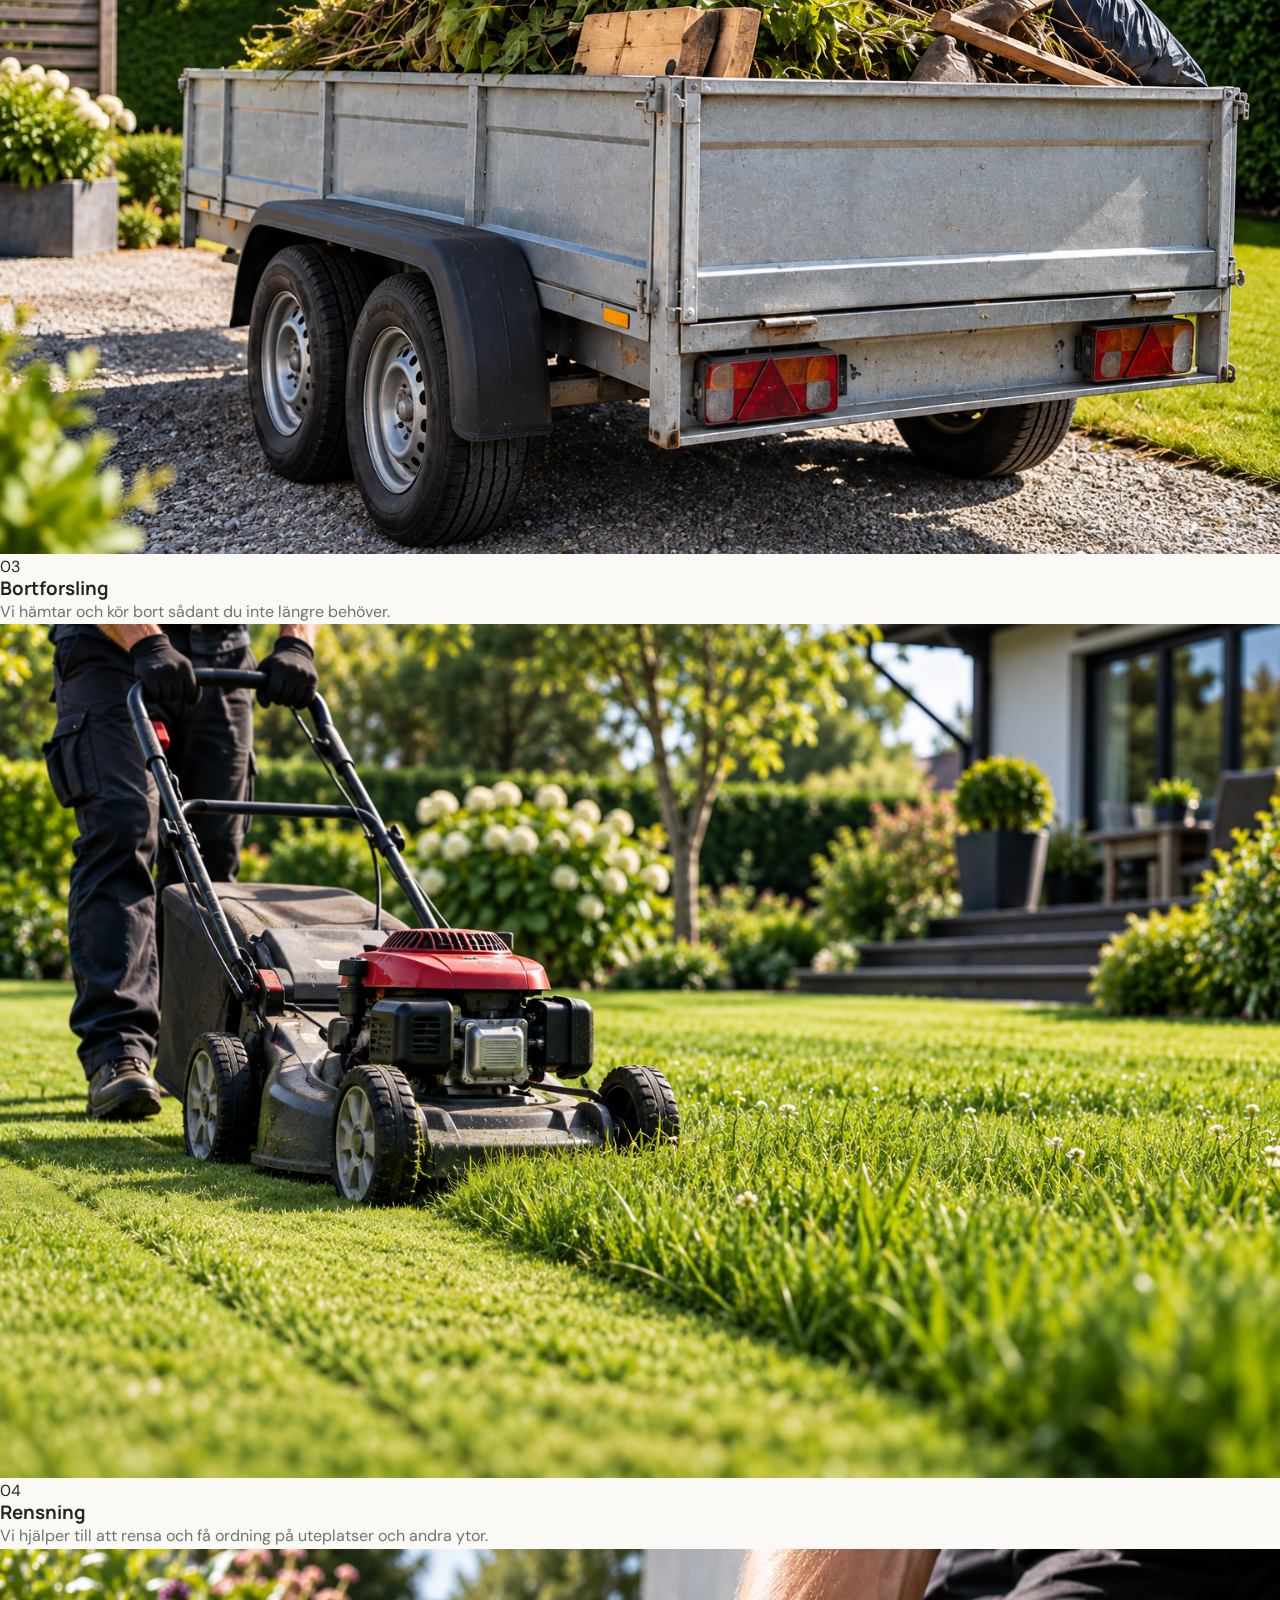
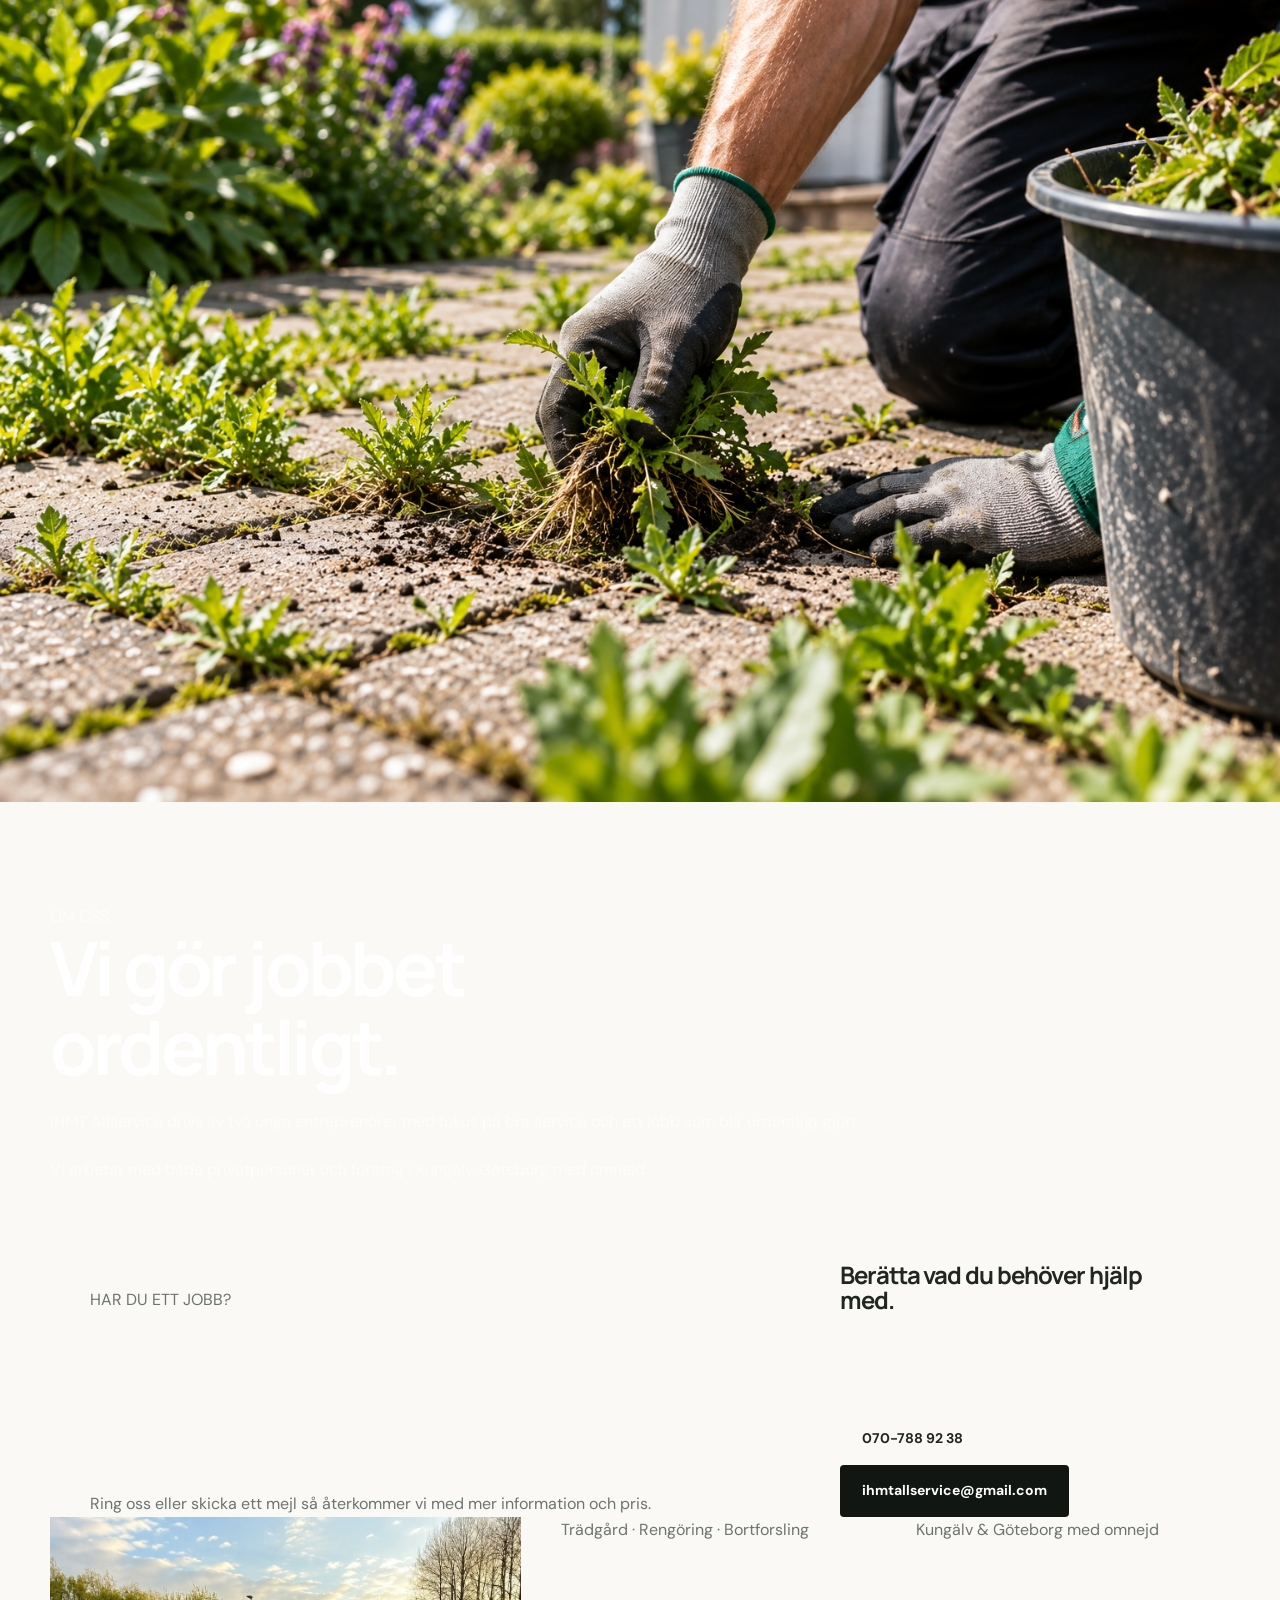
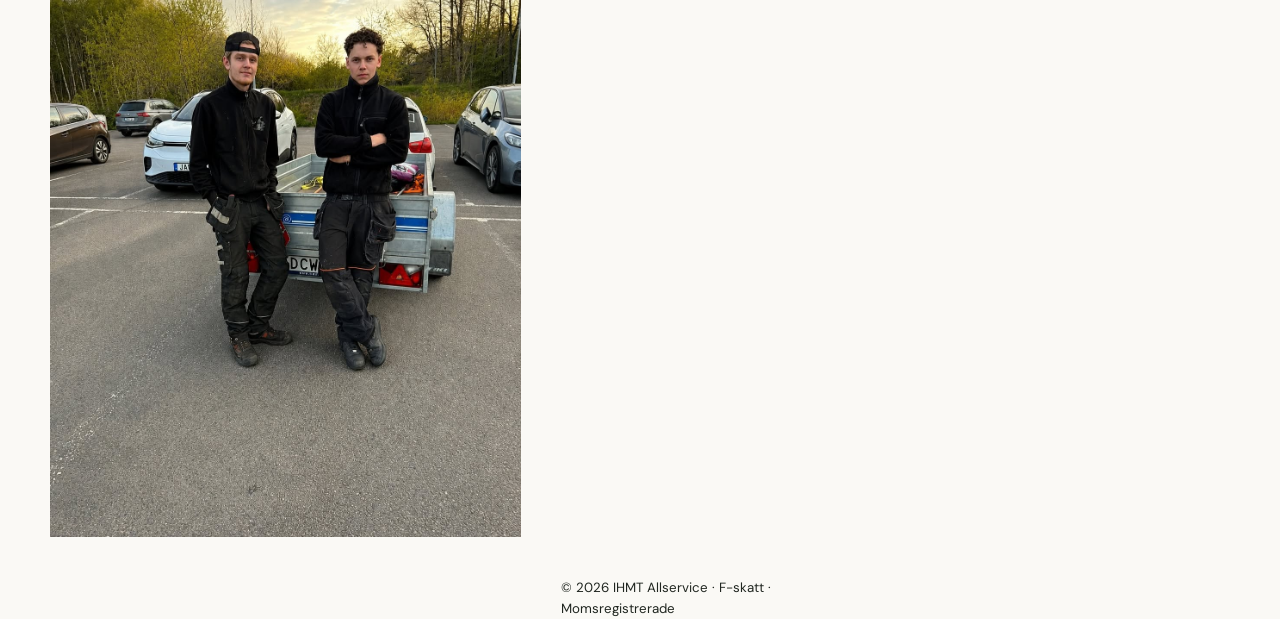
==== commit eae6902b: "Update index.html" ====
--- a/index.html
+++ b/index.html
@@ -1,16 +1,18 @@
 <!DOCTYPE html>
 <html lang="sv">
-
 <head>
     <meta charset="UTF-8">
 
-    <meta name="viewport" content="width=device-width, initial-scale=1.0">
+    <meta
+        name="viewport"
+        content="width=device-width, initial-scale=1.0"
+    >
 
     <title>IHMT Allservice | Kungälv & Göteborg</title>
 
     <meta
         name="description"
-        content="IHMT Allservice hjälper privatpersoner och företag med trädgård, rengöring, bortforsling och praktiska tjänster i Kungälv och Göteborg."
+        content="IHMT Allservice hjälper privatpersoner och företag i Kungälv och Göteborg med trädgårdsarbete, rengöring, bortforsling och praktisk hjälp."
     >
 
     <link rel="preconnect" href="https://fonts.googleapis.com">
@@ -26,594 +28,420 @@
 
 <body>
 
-<header class="site-header" id="siteHeader">
-
-    <div class="header-inner">
-
-        <a href="index.html" class="logo">
-            <img src="bilder/header-logo.png" alt="IHMT Allservice">
-        </a>
-
-        <nav class="desktop-nav">
-            <a href="#start">Start</a>
-            <a href="#om-oss">Om oss</a>
-            <a href="#tjanster">Tjänster</a>
-            <a href="#kontakt" class="nav-cta">Begär offert</a>
-        </nav>
-
-        <button
-            class="mobile-menu-button"
-            id="mobileMenuButton"
-            aria-label="Öppna meny"
-        >
-            <span></span>
-            <span></span>
-        </button>
-
-    </div>
-
-</header>
-
-
-<div class="mobile-menu" id="mobileMenu">
-
-    <nav>
-        <a href="#start">Start</a>
-        <a href="#om-oss">Om oss</a>
-        <a href="#tjanster">Tjänster</a>
-        <a href="#jobb">Våra jobb</a>
-
-        <a href="#kontakt" class="mobile-menu-cta">
-            Begär offert
-        </a>
-    </nav>
-
-</div>
-
-
-<main>
-
-    <!-- HERO -->
-
-    <section class="hero" id="start">
-
-        <div class="hero-image"></div>
-
-        <div class="hero-overlay"></div>
-
-        <div class="hero-content">
-
-            <p class="hero-label">
-                IHMT ALLSERVICE · KUNGÄLV & GÖTEBORG
-            </p>
-
-            <h1>
-                Vi tar hand om jobbet.
-            </h1>
-
-            <p class="hero-subtitle">
-                Trädgård, rengöring, bortforsling och praktisk hjälp.
-                Vi gör jobbet enkelt för dig.
-            </p>
-
-            <div class="hero-buttons">
-
-                <a href="#kontakt" class="button button-green">
+    <!-- HEADER -->
+
+    <header class="site-header" id="siteHeader">
+
+        <div class="header-inner">
+
+            <a href="#start" class="logo">
+                <img
+                    src="bilder/header-logo.png"
+                    alt="IHMT Allservice"
+                >
+            </a>
+
+            <nav class="desktop-nav">
+
+                <a href="#start">
+                    Start
+                </a>
+
+                <a href="#tjanster">
+                    Tjänster
+                </a>
+
+                <a href="#om-oss">
+                    Om oss
+                </a>
+
+                <a href="#kontakt" class="nav-cta">
                     Begär offert
                 </a>
 
-                <a href="tel:0707889238" class="button button-outline">
-                    070-788 92 38
-                </a>
+            </nav>
+
+            <button
+                class="menu-button"
+                id="menuButton"
+                aria-label="Öppna meny"
+                aria-expanded="false"
+            >
+
+                <span></span>
+                <span></span>
+
+            </button>
+
+        </div>
+
+    </header>
+
+
+    <!-- MOBILE MENU -->
+
+    <div class="mobile-menu" id="mobileMenu">
+
+        <nav>
+
+            <a href="#start">
+                Start
+            </a>
+
+            <a href="#tjanster">
+                Tjänster
+            </a>
+
+            <a href="#om-oss">
+                Om oss
+            </a>
+
+            <a href="#kontakt">
+                Kontakt
+            </a>
+
+            <a
+                href="tel:0707889238"
+                class="mobile-call"
+            >
+                Ring oss
+            </a>
+
+        </nav>
+
+    </div>
+
+
+    <main>
+
+        <!-- HERO -->
+
+        <section class="hero" id="start">
+
+            <div class="hero-image"></div>
+
+            <div class="hero-overlay"></div>
+
+            <div class="hero-content">
+
+                <p class="hero-kicker">
+                    IHMT ALLSERVICE
+                </p>
+
+                <h1>
+                    Vi tar hand om jobbet.
+                </h1>
+
+                <p class="hero-description">
+                    Trädgård, rengöring, bortforsling
+                    och praktisk hjälp i Kungälv,
+                    Göteborg med omnejd.
+                </p>
+
+                <div class="hero-actions">
+
+                    <a
+                        href="#kontakt"
+                        class="button button-primary"
+                    >
+                        Begär offert
+                    </a>
+
+                    <a
+                        href="tel:0707889238"
+                        class="hero-phone"
+                    >
+                        070-788 92 38
+                    </a>
+
+                </div>
 
             </div>
 
-        </div>
-
-    </section>
-
-
-    <!-- INTRO -->
-
-    <section class="intro-section">
-
-        <div class="intro-top">
-
-            <p class="section-label">
-                IHMT ALLSERVICE
-            </p>
-
-            <h2>
-                Praktisk hjälp.<br>
-                Ordentligt gjort.
-            </h2>
-
-            <p class="intro-text">
-                Vi hjälper privatpersoner, företag och fastighetsägare
-                med praktiska arbeten som behöver bli gjorda.
-            </p>
-
-        </div>
-
-        <div class="trust-row">
-
-            <div class="trust-item">
-                <strong>F-skatt</strong>
-                <span>Godkända för F-skatt</span>
+            <div class="hero-bottom">
+
+                <span>
+                    F-skatt
+                </span>
+
+                <span>
+                    Momsregistrerade
+                </span>
+
+                <span>
+                    RUT
+                </span>
+
+                <span>
+                    Kungälv · Göteborg
+                </span>
+
             </div>
 
-            <div class="trust-item">
-                <strong>Moms</strong>
-                <span>Momsregistrerade</span>
+        </section>
+
+
+        <!-- INTRO -->
+
+        <section class="intro">
+
+            <div class="container intro-inner">
+
+                <div class="intro-heading">
+
+                    <p class="eyebrow">
+                        IHMT ALLSERVICE
+                    </p>
+
+                    <h2>
+                        Det praktiska.
+                        <br>
+                        På ett ställe.
+                    </h2>
+
+                </div>
+
+                <div class="intro-text">
+
+                    <p>
+                        Vi hjälper privatpersoner och företag
+                        med arbeten som behöver bli gjorda.
+                    </p>
+
+                    <p>
+                        Från trädgårdsarbete och rengöring
+                        till bortforsling och rensning.
+                    </p>
+
+                </div>
+
             </div>
 
-            <div class="trust-item">
-                <strong>RUT</strong>
-                <span>På godkända tjänster</span>
+        </section>
+
+
+        <!-- SERVICES -->
+
+        <section class="services" id="tjanster">
+
+            <div class="container">
+
+                <div class="section-heading">
+
+                    <p class="eyebrow">
+                        VÅRA TJÄNSTER
+                    </p>
+
+                    <h2>
+                        Det vi gör.
+                    </h2>
+
+                </div>
+
+
+                <div class="service-grid">
+
+                    <!-- SERVICE 1 -->
+
+                    <article class="service-card">
+
+                        <div class="service-image">
+
+                            <img
+                                src="bilder/tradgardsarbete.jpg"
+                                alt="Trädgårdsarbete"
+                                loading="lazy"
+                            >
+
+                        </div>
+
+                        <div class="service-info">
+
+                            <span>
+                                01
+                            </span>
+
+                            <h3>
+                                Trädgård
+                            </h3>
+
+                            <p>
+                                Gräsklippning, trimning,
+                                rensning och annat
+                                trädgårdsarbete.
+                            </p>
+
+                        </div>
+
+                    </article>
+
+
+                    <!-- SERVICE 2 -->
+
+                    <article class="service-card">
+
+                        <div class="service-image">
+
+                            <img
+                                src="bilder/altantvatt.jpg"
+                                alt="Altan och uteplatstvätt"
+                                loading="lazy"
+                            >
+
+                        </div>
+
+                        <div class="service-info">
+
+                            <span>
+                                02
+                            </span>
+
+                            <h3>
+                                Rengöring
+                            </h3>
+
+                            <p>
+                                Vi rengör altaner,
+                                uteplatser och andra
+                                ytor som behöver fräschas upp.
+                            </p>
+
+                        </div>
+
+                    </article>
+
+
+                    <!-- SERVICE 3 -->
+
+                    <article class="service-card">
+
+                        <div class="service-image">
+
+                            <img
+                                src="bilder/bortforsling.jpg"
+                                alt="Bortforsling"
+                                loading="lazy"
+                            >
+
+                        </div>
+
+                        <div class="service-info">
+
+                            <span>
+                                03
+                            </span>
+
+                            <h3>
+                                Bortforsling
+                            </h3>
+
+                            <p>
+                                Vi hämtar och kör bort
+                                sådant du inte längre
+                                behöver.
+                            </p>
+
+                        </div>
+
+                    </article>
+
+
+                    <!-- SERVICE 4 -->
+
+                    <article class="service-card">
+
+                        <div class="service-image">
+
+                            <img
+                                src="bilder/grasklippning.jpg"
+                                alt="Gräsklippning"
+                                loading="lazy"
+                            >
+
+                        </div>
+
+                        <div class="service-info">
+
+                            <span>
+                                04
+                            </span>
+
+                            <h3>
+                                Rensning
+                            </h3>
+
+                            <p>
+                                Vi hjälper till att rensa
+                                och få ordning på
+                                uteplatser och andra ytor.
+                            </p>
+
+                        </div>
+
+                    </article>
+
+                </div>
+
             </div>
 
-            <div class="trust-item">
-                <strong>Lokalt</strong>
-                <span>Kungälv & Göteborg</span>
-            </div>
-
-        </div>
-
-    </section>
-
-
-    <!-- TJÄNSTER -->
-
-    <section class="services-section" id="tjanster">
-
-        <div class="section-intro">
-
-            <p class="section-label">
-                VÅRA TJÄNSTER
-            </p>
-
-            <h2>
-                Det vi<br>
-                hjälper till med.
-            </h2>
-
-            <p>
-                Från trädgård och rengöring till bortforsling
-                och rensning. Behöver du hjälp med något annat?
-                Hör av dig.
-            </p>
-
-        </div>
-
-
-        <div class="service-list">
-
-            <article class="service-item">
-
-                <div class="service-image">
+        </section>
+
+
+        <!-- ABOUT -->
+
+        <section class="about" id="om-oss">
+
+            <div class="container about-inner">
+
+                <div class="about-image">
+
                     <img
                         src="bilder/tradgardsarbete.jpg"
-                        alt="Trädgårdsarbete"
+                        alt="IHMT Allservice"
                         loading="lazy"
                     >
-                </div>
-
-                <div class="service-content">
-
-                    <span class="service-number">
-                        01
-                    </span>
-
-                    <h3>
-                        Trädgård
-                    </h3>
+
+                </div>
+
+                <div class="about-content">
+
+                    <p class="eyebrow">
+                        OM OSS
+                    </p>
+
+                    <h2>
+                        Vi gör jobbet
+                        <br>
+                        ordentligt.
+                    </h2>
 
                     <p>
-                        Gräsklippning, trimning, rensning,
-                        beskärning och annat trädgårdsarbete.
-                    </p>
-
-                    <a href="tjanster.html" class="service-link">
-                        Läs mer →
-                    </a>
-
-                </div>
-
-            </article>
-
-
-            <article class="service-item">
-
-                <div class="service-image">
-                    <img
-                        src="bilder/altantvatt.jpg"
-                        alt="Rengöring av altan"
-                        loading="lazy"
-                    >
-                </div>
-
-                <div class="service-content">
-
-                    <span class="service-number">
-                        02
-                    </span>
-
-                    <h3>
-                        Rengöring
-                    </h3>
+                        IHMT Allservice drivs av två
+                        unga entreprenörer med fokus
+                        på bra service och ett jobb
+                        som blir ordentligt gjort.
+                    </p>
 
                     <p>
-                        Altaner, uteplatser och andra ytor
-                        som behöver rengöras och fräschas upp.
-                    </p>
-
-                    <a href="tjanster.html" class="service-link">
-                        Läs mer →
-                    </a>
-
-                </div>
-
-            </article>
-
-
-            <article class="service-item">
-
-                <div class="service-image">
-                    <img
-                        src="bilder/bortforsling.jpg"
-                        alt="Bortforsling"
-                        loading="lazy"
-                    >
-                </div>
-
-                <div class="service-content">
-
-                    <span class="service-number">
-                        03
-                    </span>
-
-                    <h3>
-                        Bortforsling
-                    </h3>
-
-                    <p>
-                        Vi hämtar och kör bort trädgårdsavfall,
-                        möbler, skräp och annat material.
-                    </p>
-
-                    <a href="tjanster.html" class="service-link">
-                        Läs mer →
-                    </a>
-
-                </div>
-
-            </article>
-
-
-            <article class="service-item">
-
-                <div class="service-image">
-                    <img
-                        src="bilder/grasklippning.jpg"
-                        alt="Gräsklippning"
-                        loading="lazy"
-                    >
-                </div>
-
-                <div class="service-content">
-
-                    <span class="service-number">
-                        04
-                    </span>
-
-                    <h3>
-                        Rensning
-                    </h3>
-
-                    <p>
-                        Förråd, garage, uteplatser och andra
-                        ytor som behöver rensas och få ordning.
-                    </p>
-
-                    <a href="tjanster.html" class="service-link">
-                        Läs mer →
-                    </a>
-
-                </div>
-
-            </article>
-
-        </div>
-
-
-        <div class="section-button">
-
-            <a href="tjanster.html" class="button button-dark">
-                Alla tjänster
-            </a>
-
-        </div>
-
-    </section>
-
-
-    <!-- OM OSS -->
-
-    <section class="about-section" id="om-oss">
-
-        <div class="about-image">
-
-            <img
-                src="bilder/om-oss.jpg"
-                alt="IHMT Allservice"
-                loading="lazy"
-            >
-
-        </div>
-
-        <div class="about-content">
-
-            <p class="section-label">
-                OM IHMT
-            </p>
-
-            <h2>
-                Vi gillar när<br>
-                saker blir gjorda.
-            </h2>
-
-            <p>
-                IHMT Allservice drivs av två unga entreprenörer
-                med fokus på praktiskt arbete, noggrannhet
-                och bra service.
-            </p>
-
-            <p>
-                Vi kommer överens om jobbet, dyker upp och
-                ser till att det blir ordentligt gjort.
-            </p>
-
-            <a href="om-oss.html" class="text-link">
-                Läs mer om oss →
-            </a>
-
-        </div>
-
-    </section>
-
-
-    <!-- JOBB -->
-
-    <section class="jobs-section" id="jobb">
-
-        <div class="jobs-heading">
-
-            <div>
-
-                <p class="section-label">
-                    VÅRA JOBB
-                </p>
-
-                <h2>
-                    Resultatet<br>
-                    talar för sig.
-                </h2>
+                        Vi arbetar med både privatpersoner
+                        och företag i Kungälv, Göteborg
+                        med omnejd.
+                    </p>
+
+                </div>
 
             </div>
 
-            <p>
-                Några exempel på jobb vi har hjälpt våra kunder med.
-            </p>
-
-        </div>
-
-
-        <div class="job-grid">
-
-            <article class="job-card">
-
-                <div class="before-after">
-
-                    <div class="job-photo">
-
-                        <img
-                            src="bilder/jobb1-fore.jpg"
-                            alt="Före"
-                            loading="lazy"
-                        >
-
-                        <span>Före</span>
-
-                    </div>
-
-                    <div class="job-photo">
-
-                        <img
-                            src="bilder/jobb1-efter.jpg"
-                            alt="Efter"
-                            loading="lazy"
-                        >
-
-                        <span>Efter</span>
-
-                    </div>
-
-                </div>
-
-                <div class="job-info">
-
-                    <h3>
-                        Uteplats & rensning
-                    </h3>
-
-                    <p>
-                        Rensning och återställning av kundens uteplats.
-                    </p>
-
-                </div>
-
-            </article>
-
-
-            <article class="job-card">
-
-                <div class="before-after">
-
-                    <div class="job-photo">
-
-                        <img
-                            src="bilder/jobb2-fore.jpg"
-                            alt="Före"
-                            loading="lazy"
-                        >
-
-                        <span>Före</span>
-
-                    </div>
-
-                    <div class="job-photo">
-
-                        <img
-                            src="bilder/jobb2-efter.jpg"
-                            alt="Efter"
-                            loading="lazy"
-                        >
-
-                        <span>Efter</span>
-
-                    </div>
-
-                </div>
-
-                <div class="job-info">
-
-                    <h3>
-                        Uppfart & rengöring
-                    </h3>
-
-                    <p>
-                        Rengöring och uppfräschning av kundens uppfart.
-                    </p>
-
-                </div>
-
-            </article>
-
-        </div>
-
-    </section>
-
-
-    <!-- SÅ FUNGERAR DET -->
-
-    <section class="process-section">
-
-        <div class="process-heading">
-
-            <p class="section-label">
-                ENKELT FRÅN BÖRJAN
-            </p>
-
-            <h2>
-                Så fungerar det.
-            </h2>
-
-        </div>
-
-
-        <div class="process-grid">
-
-            <div class="process-item">
-
-                <span>01</span>
-
-                <h3>
-                    Hör av dig
-                </h3>
-
-                <p>
-                    Berätta vad du behöver hjälp med.
-                </p>
-
-            </div>
-
-
-            <div class="process-item">
-
-                <span>02</span>
-
-                <h3>
-                    Vi kommer överens
-                </h3>
-
-                <p>
-                    Vi går igenom jobbet och priset.
-                </p>
-
-            </div>
-
-
-            <div class="process-item">
-
-                <span>03</span>
-
-                <h3>
-                    Vi gör jobbet
-                </h3>
-
-                <p>
-                    Vi dyker upp och tar hand om resten.
-                </p>
-
-            </div>
-
-        </div>
-
-    </section>
-
-
-    <!-- RUT -->
-
-    <section class="info-section">
-
-        <div class="info-content">
-
-            <p class="section-label">
-                BRA ATT VETA
-            </p>
-
-            <h2>
-                RUT när det<br>
-                är möjligt.
-            </h2>
-
-            <p>
-                På tjänster som omfattas av RUT-avdrag
-                hjälper vi dig med underlaget.
-            </p>
-
-            <div class="info-tags">
-
-                <span>F-skatt</span>
-                <span>Moms</span>
-                <span>RUT</span>
-
-            </div>
-
-        </div>
-
-    </section>
-
-
-    <!-- KONTAKT -->
-
-    <section class="contact-section" id="kontakt">
-
-        <div class="contact-inner">
-
-            <div class="contact-main">
-
-                <p class="section-label">
+        </section>
+
+
+        <!-- CONTACT -->
+
+        <section class="contact" id="kontakt">
+
+            <div class="container contact-inner">
+
+                <p class="eyebrow">
                     HAR DU ETT JOBB?
                 </p>
 
@@ -621,168 +449,130 @@
                     Berätta vad du behöver hjälp med.
                 </h2>
 
-                <p>
-                    Ring oss eller skicka ett mejl.
-                    Vi återkommer så snart vi kan.
+                <p class="contact-text">
+                    Ring oss eller skicka ett mejl så
+                    återkommer vi med mer information
+                    och pris.
                 </p>
 
-                <div class="contact-buttons">
+                <div class="contact-actions">
 
                     <a
                         href="tel:0707889238"
-                        class="button button-green"
+                        class="button button-primary"
                     >
-                        Ring 070-788 92 38
+                        070-788 92 38
                     </a>
 
                     <a
                         href="mailto:ihmtallservice@gmail.com"
-                        class="button button-outline-dark"
+                        class="button button-dark"
                     >
-                        Skicka e-post
-                    </a>
-
-                </div>
-
-            </div>
-
-
-            <div class="contact-details">
-
-                <div>
-                    <span>Telefon</span>
-
-                    <a href="tel:0707889238">
-                        070-788 92 38
-                    </a>
-                </div>
-
-                <div>
-                    <span>E-post</span>
-
-                    <a href="mailto:ihmtallservice@gmail.com">
                         ihmtallservice@gmail.com
                     </a>
-                </div>
-
-                <div>
-                    <span>Område</span>
-
-                    <strong>
-                        Kungälv & Göteborg med omnejd
-                    </strong>
+
                 </div>
 
             </div>
 
-        </div>
-
-    </section>
-
-</main>
-
-
-<footer class="site-footer">
-
-    <div class="footer-inner">
-
-        <div class="footer-brand">
+        </section>
+
+    </main>
+
+
+    <!-- FOOTER -->
+
+    <footer class="footer">
+
+        <div class="container footer-inner">
 
             <img
                 src="bilder/logo.png"
                 alt="IHMT Allservice"
+                class="footer-logo"
             >
 
             <p>
-                Trädgård, rengöring, bortforsling
-                och praktisk hjälp.
+                Trädgård · Rengöring · Bortforsling
             </p>
 
+            <p>
+                Kungälv & Göteborg med omnejd
+            </p>
+
+            <div class="footer-line"></div>
+
+            <small>
+                © 2026 IHMT Allservice · F-skatt · Momsregistrerade
+            </small>
+
         </div>
 
-
-        <div class="footer-links">
-
-            <a href="#start">Start</a>
-            <a href="#om-oss">Om oss</a>
-            <a href="#tjanster">Tjänster</a>
-            <a href="#jobb">Våra jobb</a>
-            <a href="#kontakt">Kontakt</a>
-
-        </div>
-
-
-        <div class="footer-contact">
-
-            <a href="tel:0707889238">
-                070-788 92 38
-            </a>
-
-            <a href="mailto:ihmtallservice@gmail.com">
-                ihmtallservice@gmail.com
-            </a>
-
-        </div>
-
-    </div>
-
-
-    <div class="footer-bottom">
-
-        <span>
-            © 2026 IHMT Allservice
-        </span>
-
-        <span>
-            F-skatt · Momsregistrerade
-        </span>
-
-    </div>
-
-</footer>
-
-
-<script>
-
-const header = document.getElementById("siteHeader");
-const menuButton = document.getElementById("mobileMenuButton");
-const mobileMenu = document.getElementById("mobileMenu");
-
-function updateHeader() {
-
-    if (window.scrollY > 20) {
-        header.classList.add("scrolled");
-    } else {
-        header.classList.remove("scrolled");
-    }
-
-}
-
-window.addEventListener("scroll", updateHeader);
-
-updateHeader();
-
-
-menuButton.addEventListener("click", function () {
-
-    menuButton.classList.toggle("open");
-    mobileMenu.classList.toggle("open");
-
-});
-
-
-document.querySelectorAll(".mobile-menu a").forEach(function(link) {
-
-    link.addEventListener("click", function() {
-
-        menuButton.classList.remove("open");
-        mobileMenu.classList.remove("open");
-
-    });
-
-});
-
-</script>
+    </footer>
+
+
+    <script>
+
+        const header =
+            document.getElementById("siteHeader");
+
+        const menuButton =
+            document.getElementById("menuButton");
+
+        const mobileMenu =
+            document.getElementById("mobileMenu");
+
+
+        window.addEventListener("scroll", () => {
+
+            if (window.scrollY > 25) {
+
+                header.classList.add("scrolled");
+
+            } else {
+
+                header.classList.remove("scrolled");
+
+            }
+
+        });
+
+
+        menuButton.addEventListener("click", () => {
+
+            const open =
+                menuButton.classList.toggle("open");
+
+            mobileMenu.classList.toggle("open");
+
+            menuButton.setAttribute(
+                "aria-expanded",
+                open
+            );
+
+        });
+
+
+        document
+            .querySelectorAll(".mobile-menu a")
+            .forEach(link => {
+
+                link.addEventListener("click", () => {
+
+                    menuButton.classList.remove("open");
+
+                    mobileMenu.classList.remove("open");
+
+                    menuButton.setAttribute(
+                        "aria-expanded",
+                        "false"
+                    );
+
+                });
+
+            });
+
+    </script>
 
 </body>
 </html>
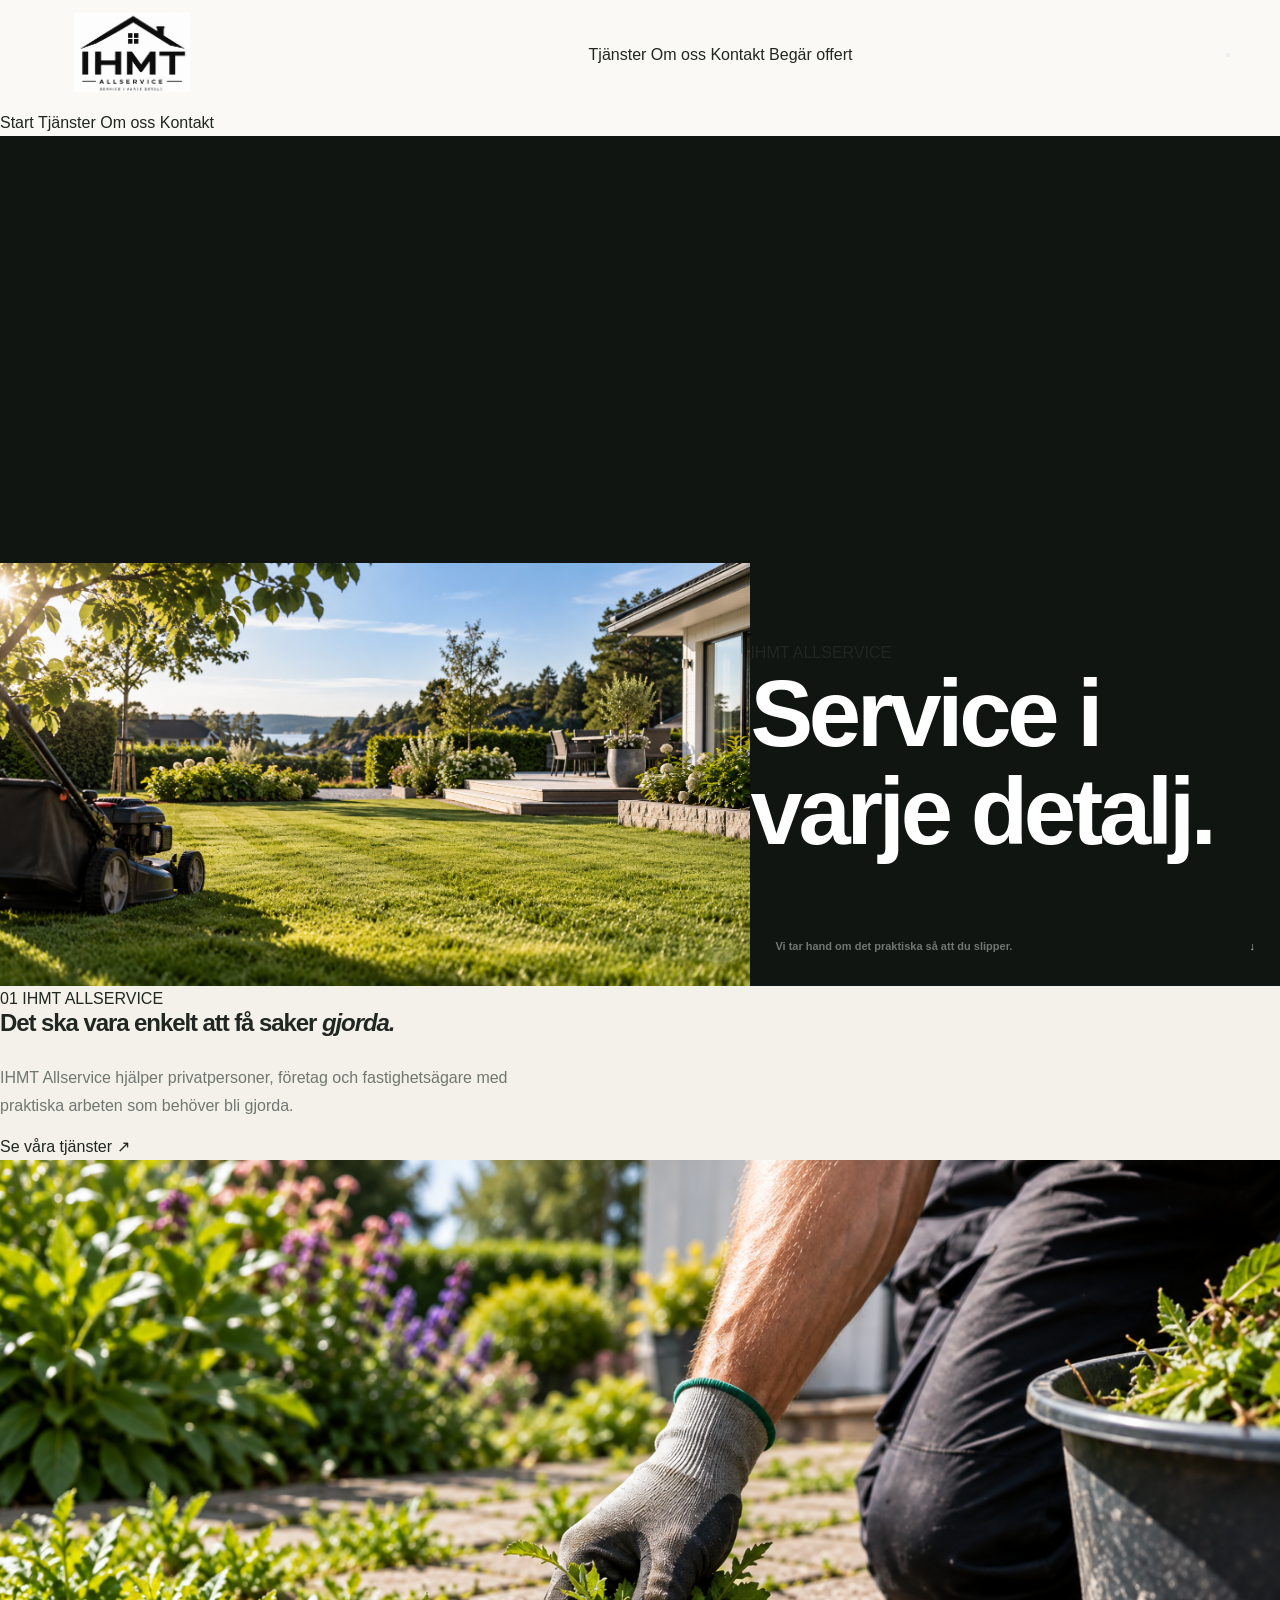
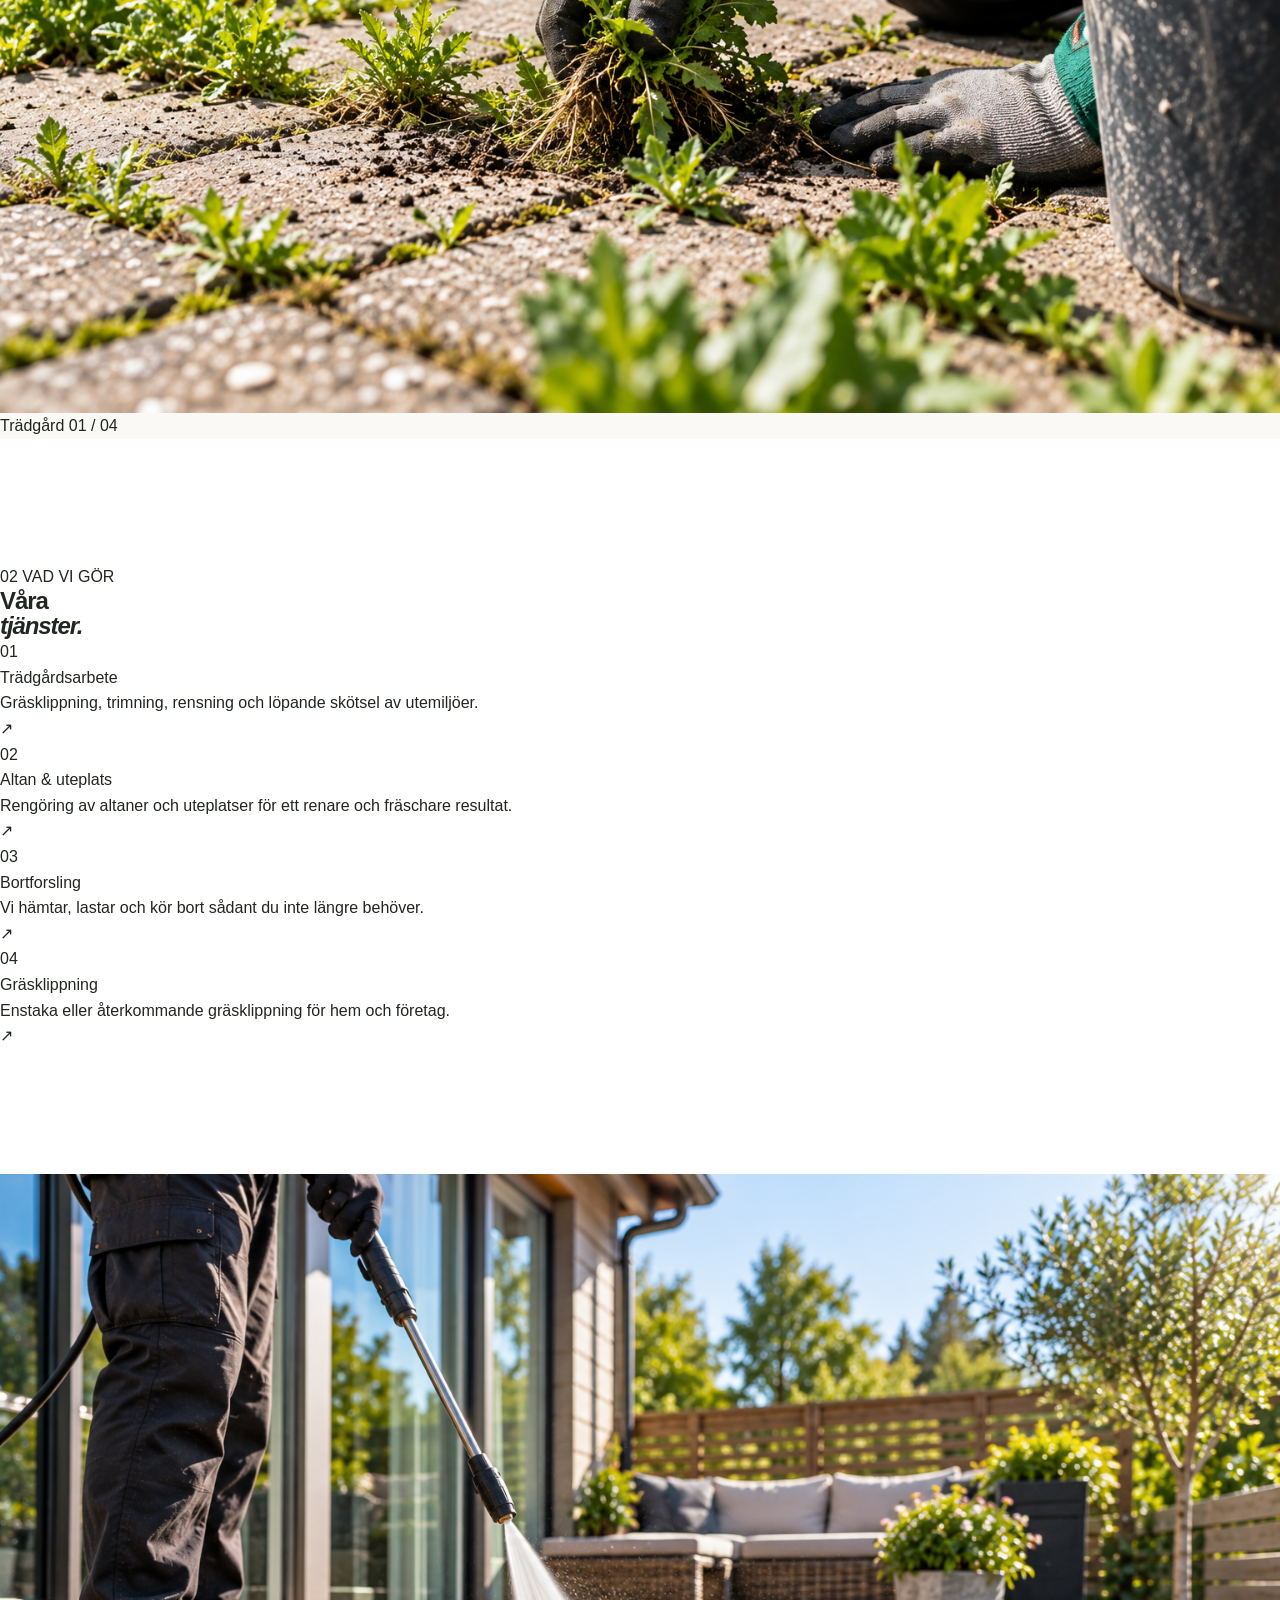
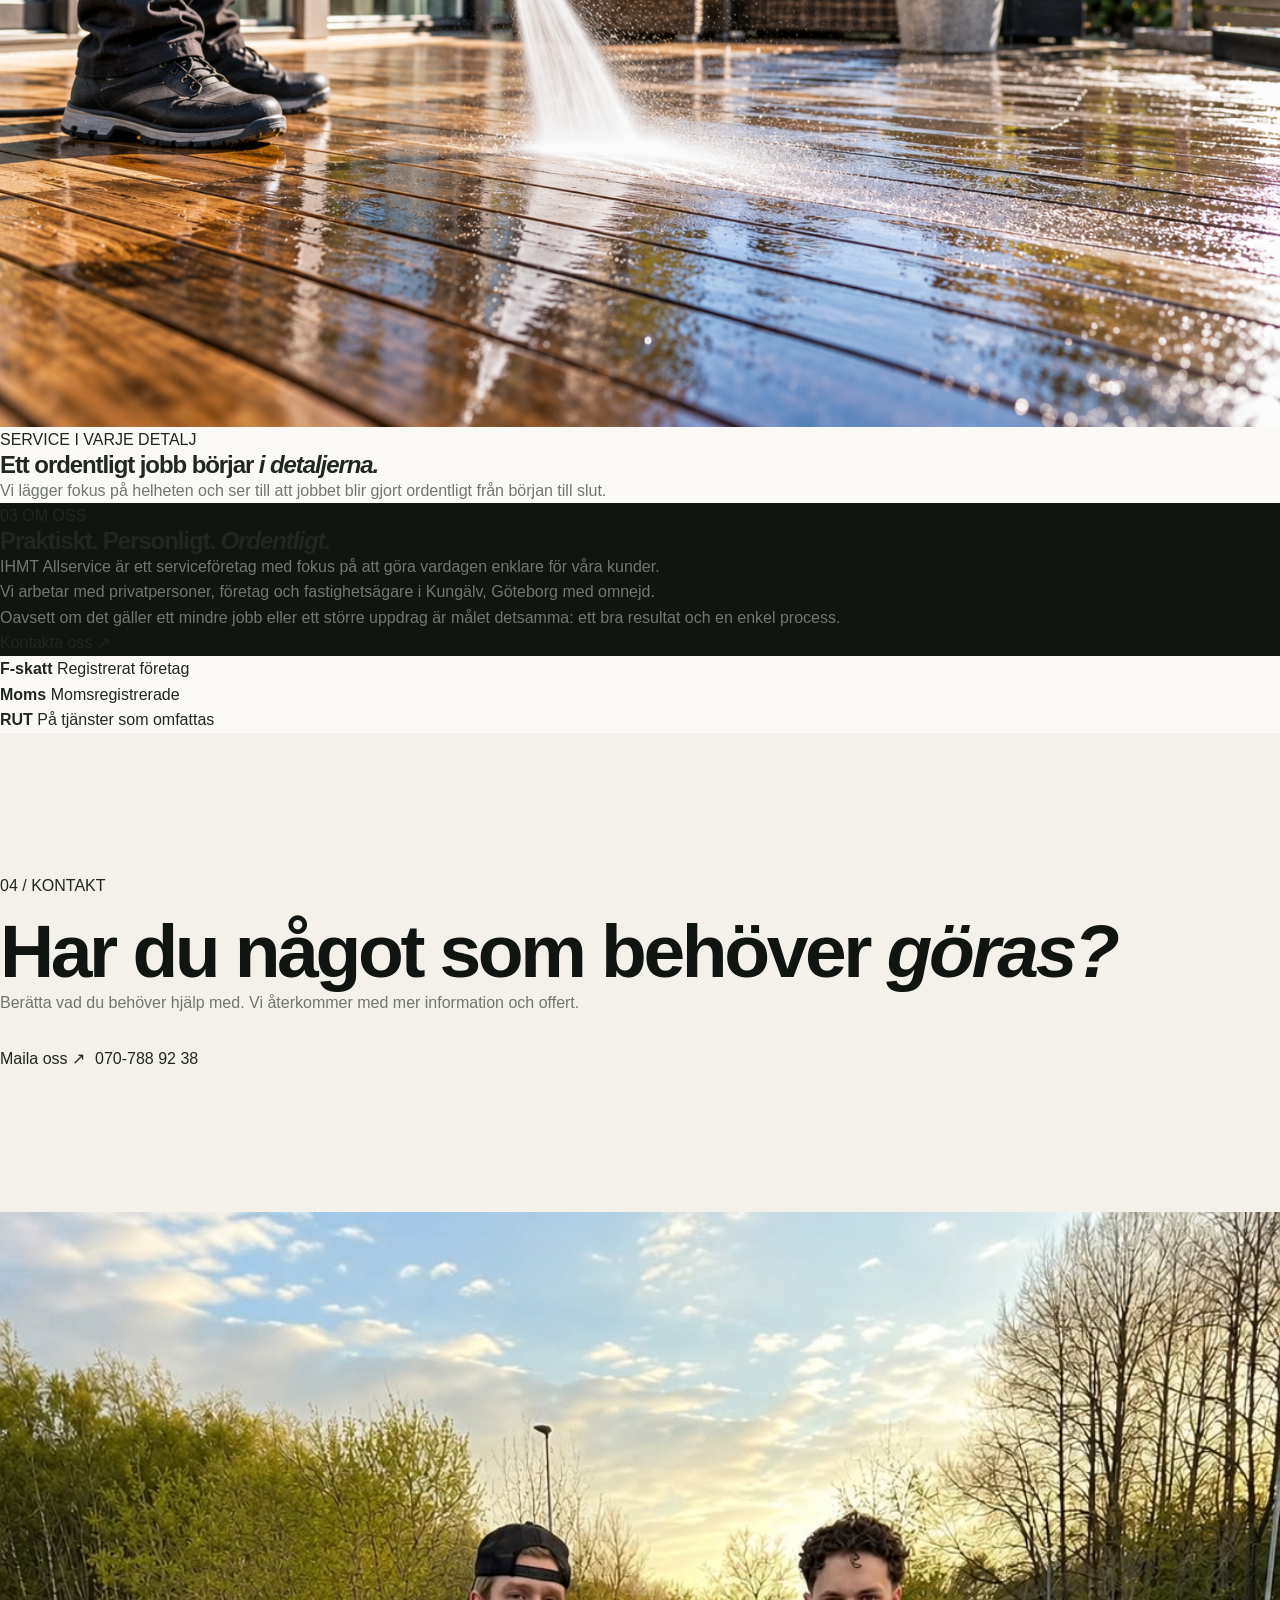
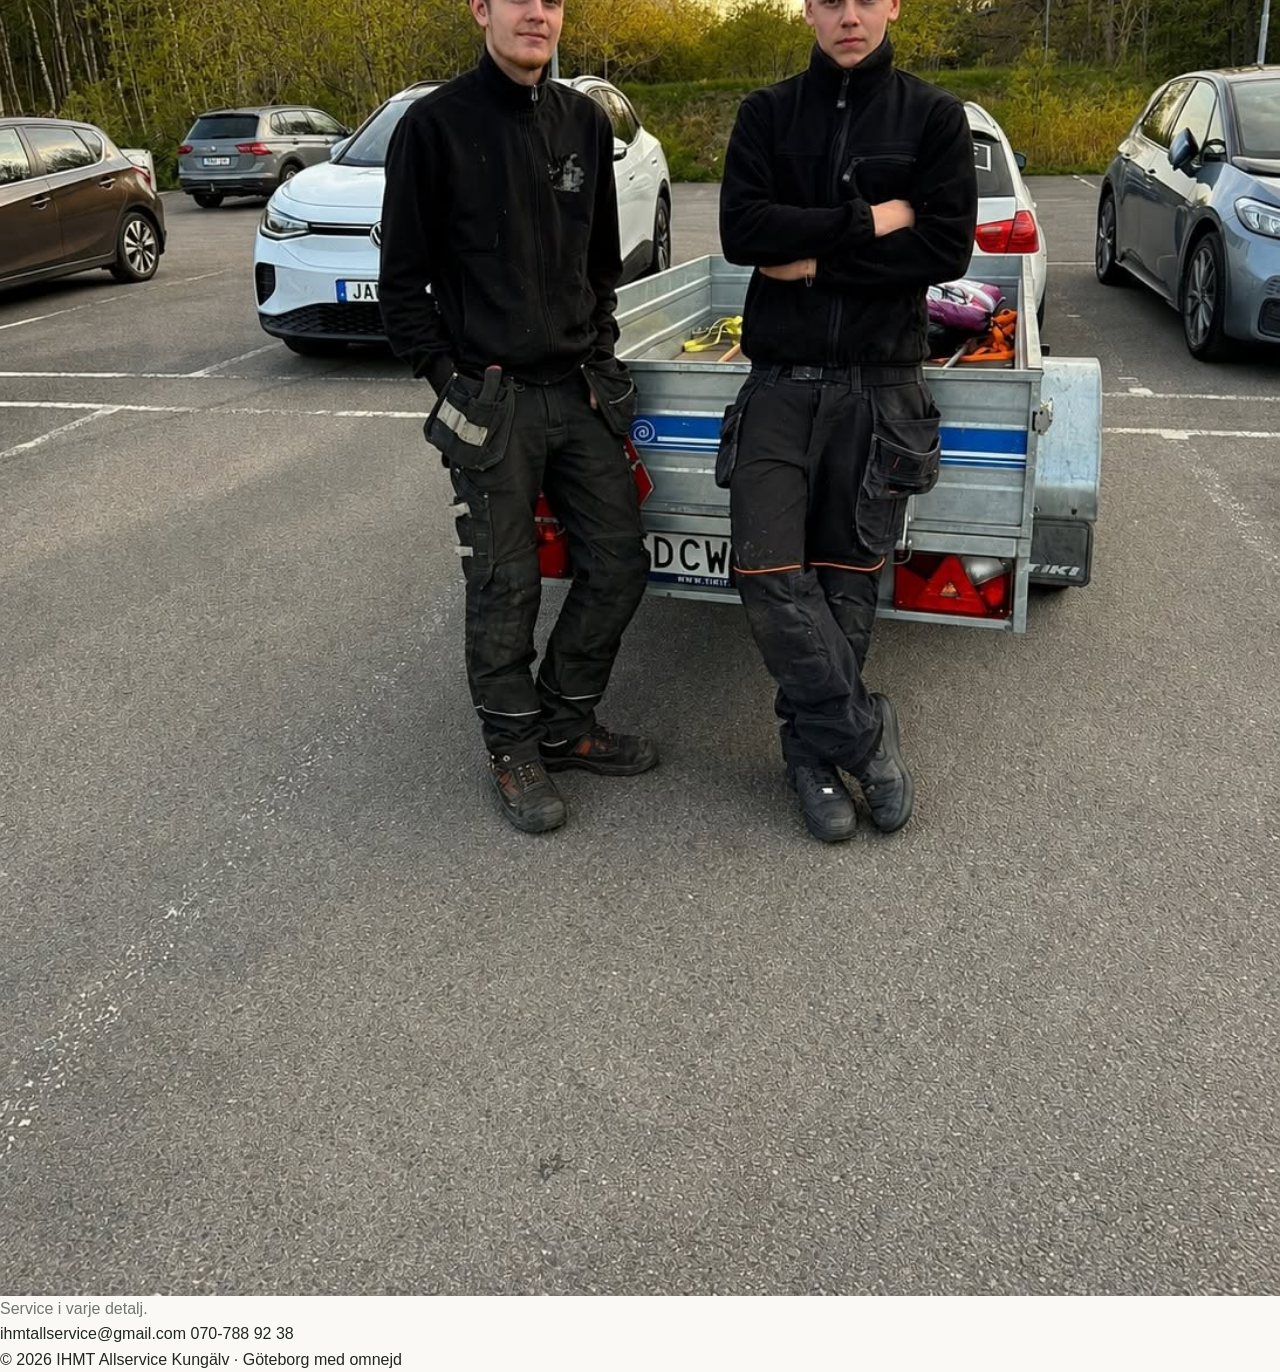
==== commit 7529e3f7: "Update index.html" ====
--- a/index.html
+++ b/index.html
@@ -2,25 +2,13 @@
 <html lang="sv">
 <head>
     <meta charset="UTF-8">
-
-    <meta
-        name="viewport"
-        content="width=device-width, initial-scale=1.0"
-    >
-
-    <title>IHMT Allservice | Kungälv & Göteborg</title>
+    <meta name="viewport" content="width=device-width, initial-scale=1.0">
+
+    <title>IHMT Allservice – Service i varje detalj</title>
 
     <meta
         name="description"
-        content="IHMT Allservice hjälper privatpersoner och företag i Kungälv och Göteborg med trädgårdsarbete, rengöring, bortforsling och praktisk hjälp."
-    >
-
-    <link rel="preconnect" href="https://fonts.googleapis.com">
-    <link rel="preconnect" href="https://fonts.gstatic.com" crossorigin>
-
-    <link
-        href="https://fonts.googleapis.com/css2?family=DM+Sans:wght@400;500;600;700&family=Manrope:wght@500;600;700;800&display=swap"
-        rel="stylesheet"
+        content="IHMT Allservice – service i varje detalj. Trädgårdsarbete, rengöring, bortforsling och praktiska tjänster i Kungälv och Göteborg med omnejd."
     >
 
     <link rel="stylesheet" href="styles.css">
@@ -28,551 +16,488 @@
 
 <body>
 
-    <!-- HEADER -->
-
-    <header class="site-header" id="siteHeader">
-
-        <div class="header-inner">
-
-            <a href="#start" class="logo">
-                <img
-                    src="bilder/header-logo.png"
-                    alt="IHMT Allservice"
-                >
-            </a>
-
-            <nav class="desktop-nav">
-
-                <a href="#start">
-                    Start
+<header class="header" id="header">
+
+    <div class="header-inner">
+
+        <a href="#start" class="logo">
+            <img src="bilder/header-logo.png" alt="IHMT Allservice">
+        </a>
+
+        <nav class="nav">
+
+            <a href="#tjanster">Tjänster</a>
+            <a href="#om-oss">Om oss</a>
+            <a href="#kontakt">Kontakt</a>
+
+            <a href="#kontakt" class="nav-cta">
+                Begär offert
+            </a>
+
+        </nav>
+
+        <button class="menu-toggle" id="menuToggle">
+            <span></span>
+            <span></span>
+        </button>
+
+    </div>
+
+    <div class="mobile-nav" id="mobileNav">
+
+        <a href="#start">Start</a>
+        <a href="#tjanster">Tjänster</a>
+        <a href="#om-oss">Om oss</a>
+        <a href="#kontakt">Kontakt</a>
+
+    </div>
+
+</header>
+
+
+<main id="start">
+
+    <!-- HERO -->
+
+    <section class="hero">
+
+        <div class="hero-media">
+
+            <img
+                src="bilder/hero.jpg"
+                alt="IHMT Allservice"
+            >
+
+        </div>
+
+        <div class="hero-shade"></div>
+
+        <div class="hero-content">
+
+            <div class="eyebrow">
+                IHMT ALLSERVICE
+            </div>
+
+            <h1>
+                Service i<br>
+                <span>varje detalj.</span>
+            </h1>
+
+            <div class="hero-bottom">
+
+                <p>
+                    Vi tar hand om det praktiska
+                    så att du slipper.
+                </p>
+
+                <a href="#kontakt" class="circle-link">
+                    <span>↓</span>
                 </a>
 
-                <a href="#tjanster">
-                    Tjänster
+            </div>
+
+        </div>
+
+    </section>
+
+
+    <!-- INTRO -->
+
+    <section class="intro">
+
+        <div class="intro-label">
+            <span>01</span>
+            <span>IHMT ALLSERVICE</span>
+        </div>
+
+        <div class="intro-content">
+
+            <h2>
+                Det ska vara enkelt
+                att få saker <i>gjorda.</i>
+            </h2>
+
+            <div class="intro-text">
+
+                <p>
+                    IHMT Allservice hjälper privatpersoner,
+                    företag och fastighetsägare med praktiska
+                    arbeten som behöver bli gjorda.
+                </p>
+
+                <a href="#tjanster" class="under-link">
+                    Se våra tjänster
+                    <span>↗</span>
                 </a>
 
-                <a href="#om-oss">
-                    Om oss
+            </div>
+
+        </div>
+
+    </section>
+
+
+    <!-- STOR BILD -->
+
+    <section class="feature-image">
+
+        <img
+            src="bilder/tradgardsarbete.jpg"
+            alt="Trädgårdsarbete"
+        >
+
+        <div class="feature-caption">
+            <span>Trädgård</span>
+            <span>01 / 04</span>
+        </div>
+
+    </section>
+
+
+    <!-- TJÄNSTER -->
+
+    <section class="services" id="tjanster">
+
+        <div class="services-top">
+
+            <div class="intro-label">
+                <span>02</span>
+                <span>VAD VI GÖR</span>
+            </div>
+
+            <h2>
+                Våra<br>
+                <i>tjänster.</i>
+            </h2>
+
+        </div>
+
+
+        <div class="service-list">
+
+            <a href="#kontakt" class="service-row">
+
+                <div class="service-index">
+                    01
+                </div>
+
+                <div class="service-name">
+                    Trädgårdsarbete
+                </div>
+
+                <div class="service-description">
+                    Gräsklippning, trimning, rensning
+                    och löpande skötsel av utemiljöer.
+                </div>
+
+                <div class="service-arrow">
+                    ↗
+                </div>
+
+            </a>
+
+
+            <a href="#kontakt" class="service-row">
+
+                <div class="service-index">
+                    02
+                </div>
+
+                <div class="service-name">
+                    Altan & uteplats
+                </div>
+
+                <div class="service-description">
+                    Rengöring av altaner och uteplatser
+                    för ett renare och fräschare resultat.
+                </div>
+
+                <div class="service-arrow">
+                    ↗
+                </div>
+
+            </a>
+
+
+            <a href="#kontakt" class="service-row">
+
+                <div class="service-index">
+                    03
+                </div>
+
+                <div class="service-name">
+                    Bortforsling
+                </div>
+
+                <div class="service-description">
+                    Vi hämtar, lastar och kör bort
+                    sådant du inte längre behöver.
+                </div>
+
+                <div class="service-arrow">
+                    ↗
+                </div>
+
+            </a>
+
+
+            <a href="#kontakt" class="service-row">
+
+                <div class="service-index">
+                    04
+                </div>
+
+                <div class="service-name">
+                    Gräsklippning
+                </div>
+
+                <div class="service-description">
+                    Enstaka eller återkommande
+                    gräsklippning för hem och företag.
+                </div>
+
+                <div class="service-arrow">
+                    ↗
+                </div>
+
+            </a>
+
+        </div>
+
+    </section>
+
+
+    <!-- SECOND IMAGE -->
+
+    <section class="split-image">
+
+        <div class="split-image-photo">
+
+            <img
+                src="bilder/altantvatt.jpg"
+                alt="Altantvätt"
+            >
+
+        </div>
+
+        <div class="split-image-content">
+
+            <span class="eyebrow-dark">
+                SERVICE I VARJE DETALJ
+            </span>
+
+            <h2>
+                Ett ordentligt
+                jobb börjar
+                <i>i detaljerna.</i>
+            </h2>
+
+            <p>
+                Vi lägger fokus på helheten och ser till
+                att jobbet blir gjort ordentligt från början
+                till slut.
+            </p>
+
+        </div>
+
+    </section>
+
+
+    <!-- OM OSS -->
+
+    <section class="about" id="om-oss">
+
+        <div class="intro-label">
+            <span>03</span>
+            <span>OM OSS</span>
+        </div>
+
+        <div class="about-grid">
+
+            <h2>
+                Praktiskt.
+                Personligt.
+                <i>Ordentligt.</i>
+            </h2>
+
+            <div class="about-copy">
+
+                <p class="about-lead">
+                    IHMT Allservice är ett serviceföretag
+                    med fokus på att göra vardagen enklare
+                    för våra kunder.
+                </p>
+
+                <p>
+                    Vi arbetar med privatpersoner, företag
+                    och fastighetsägare i Kungälv, Göteborg
+                    med omnejd.
+                </p>
+
+                <p>
+                    Oavsett om det gäller ett mindre jobb
+                    eller ett större uppdrag är målet detsamma:
+                    ett bra resultat och en enkel process.
+                </p>
+
+                <a href="#kontakt" class="under-link">
+                    Kontakta oss
+                    <span>↗</span>
                 </a>
 
-                <a href="#kontakt" class="nav-cta">
-                    Begär offert
-                </a>
-
-            </nav>
-
-            <button
-                class="menu-button"
-                id="menuButton"
-                aria-label="Öppna meny"
-                aria-expanded="false"
+            </div>
+
+        </div>
+
+    </section>
+
+
+    <!-- TRUST -->
+
+    <section class="trust">
+
+        <div class="trust-inner">
+
+            <div>
+                <strong>F-skatt</strong>
+                <span>Registrerat företag</span>
+            </div>
+
+            <div>
+                <strong>Moms</strong>
+                <span>Momsregistrerade</span>
+            </div>
+
+            <div>
+                <strong>RUT</strong>
+                <span>På tjänster som omfattas</span>
+            </div>
+
+        </div>
+
+    </section>
+
+
+    <!-- CONTACT -->
+
+    <section class="contact" id="kontakt">
+
+        <div class="contact-label">
+            04 / KONTAKT
+        </div>
+
+        <h2>
+            Har du något
+            som behöver
+            <i>göras?</i>
+        </h2>
+
+        <p>
+            Berätta vad du behöver hjälp med.
+            Vi återkommer med mer information och offert.
+        </p>
+
+        <div class="contact-actions">
+
+            <a
+                href="mailto:ihmtallservice@gmail.com"
+                class="contact-button"
             >
-
-                <span></span>
-                <span></span>
-
-            </button>
-
-        </div>
-
-    </header>
-
-
-    <!-- MOBILE MENU -->
-
-    <div class="mobile-menu" id="mobileMenu">
-
-        <nav>
-
-            <a href="#start">
-                Start
-            </a>
-
-            <a href="#tjanster">
-                Tjänster
-            </a>
-
-            <a href="#om-oss">
-                Om oss
-            </a>
-
-            <a href="#kontakt">
-                Kontakt
+                Maila oss
+                <span>↗</span>
             </a>
 
             <a
                 href="tel:0707889238"
-                class="mobile-call"
+                class="phone-link"
             >
-                Ring oss
-            </a>
-
-        </nav>
+                070-788 92 38
+            </a>
+
+        </div>
+
+    </section>
+
+</main>
+
+
+<footer>
+
+    <div class="footer-main">
+
+        <img
+            src="bilder/logo.png"
+            alt="IHMT Allservice"
+        >
+
+        <div>
+            <p>
+                Service i varje detalj.
+            </p>
+
+            <a href="mailto:ihmtallservice@gmail.com">
+                ihmtallservice@gmail.com
+            </a>
+
+            <a href="tel:0707889238">
+                070-788 92 38
+            </a>
+        </div>
 
     </div>
 
-
-    <main>
-
-        <!-- HERO -->
-
-        <section class="hero" id="start">
-
-            <div class="hero-image"></div>
-
-            <div class="hero-overlay"></div>
-
-            <div class="hero-content">
-
-                <p class="hero-kicker">
-                    IHMT ALLSERVICE
-                </p>
-
-                <h1>
-                    Vi tar hand om jobbet.
-                </h1>
-
-                <p class="hero-description">
-                    Trädgård, rengöring, bortforsling
-                    och praktisk hjälp i Kungälv,
-                    Göteborg med omnejd.
-                </p>
-
-                <div class="hero-actions">
-
-                    <a
-                        href="#kontakt"
-                        class="button button-primary"
-                    >
-                        Begär offert
-                    </a>
-
-                    <a
-                        href="tel:0707889238"
-                        class="hero-phone"
-                    >
-                        070-788 92 38
-                    </a>
-
-                </div>
-
-            </div>
-
-            <div class="hero-bottom">
-
-                <span>
-                    F-skatt
-                </span>
-
-                <span>
-                    Momsregistrerade
-                </span>
-
-                <span>
-                    RUT
-                </span>
-
-                <span>
-                    Kungälv · Göteborg
-                </span>
-
-            </div>
-
-        </section>
-
-
-        <!-- INTRO -->
-
-        <section class="intro">
-
-            <div class="container intro-inner">
-
-                <div class="intro-heading">
-
-                    <p class="eyebrow">
-                        IHMT ALLSERVICE
-                    </p>
-
-                    <h2>
-                        Det praktiska.
-                        <br>
-                        På ett ställe.
-                    </h2>
-
-                </div>
-
-                <div class="intro-text">
-
-                    <p>
-                        Vi hjälper privatpersoner och företag
-                        med arbeten som behöver bli gjorda.
-                    </p>
-
-                    <p>
-                        Från trädgårdsarbete och rengöring
-                        till bortforsling och rensning.
-                    </p>
-
-                </div>
-
-            </div>
-
-        </section>
-
-
-        <!-- SERVICES -->
-
-        <section class="services" id="tjanster">
-
-            <div class="container">
-
-                <div class="section-heading">
-
-                    <p class="eyebrow">
-                        VÅRA TJÄNSTER
-                    </p>
-
-                    <h2>
-                        Det vi gör.
-                    </h2>
-
-                </div>
-
-
-                <div class="service-grid">
-
-                    <!-- SERVICE 1 -->
-
-                    <article class="service-card">
-
-                        <div class="service-image">
-
-                            <img
-                                src="bilder/tradgardsarbete.jpg"
-                                alt="Trädgårdsarbete"
-                                loading="lazy"
-                            >
-
-                        </div>
-
-                        <div class="service-info">
-
-                            <span>
-                                01
-                            </span>
-
-                            <h3>
-                                Trädgård
-                            </h3>
-
-                            <p>
-                                Gräsklippning, trimning,
-                                rensning och annat
-                                trädgårdsarbete.
-                            </p>
-
-                        </div>
-
-                    </article>
-
-
-                    <!-- SERVICE 2 -->
-
-                    <article class="service-card">
-
-                        <div class="service-image">
-
-                            <img
-                                src="bilder/altantvatt.jpg"
-                                alt="Altan och uteplatstvätt"
-                                loading="lazy"
-                            >
-
-                        </div>
-
-                        <div class="service-info">
-
-                            <span>
-                                02
-                            </span>
-
-                            <h3>
-                                Rengöring
-                            </h3>
-
-                            <p>
-                                Vi rengör altaner,
-                                uteplatser och andra
-                                ytor som behöver fräschas upp.
-                            </p>
-
-                        </div>
-
-                    </article>
-
-
-                    <!-- SERVICE 3 -->
-
-                    <article class="service-card">
-
-                        <div class="service-image">
-
-                            <img
-                                src="bilder/bortforsling.jpg"
-                                alt="Bortforsling"
-                                loading="lazy"
-                            >
-
-                        </div>
-
-                        <div class="service-info">
-
-                            <span>
-                                03
-                            </span>
-
-                            <h3>
-                                Bortforsling
-                            </h3>
-
-                            <p>
-                                Vi hämtar och kör bort
-                                sådant du inte längre
-                                behöver.
-                            </p>
-
-                        </div>
-
-                    </article>
-
-
-                    <!-- SERVICE 4 -->
-
-                    <article class="service-card">
-
-                        <div class="service-image">
-
-                            <img
-                                src="bilder/grasklippning.jpg"
-                                alt="Gräsklippning"
-                                loading="lazy"
-                            >
-
-                        </div>
-
-                        <div class="service-info">
-
-                            <span>
-                                04
-                            </span>
-
-                            <h3>
-                                Rensning
-                            </h3>
-
-                            <p>
-                                Vi hjälper till att rensa
-                                och få ordning på
-                                uteplatser och andra ytor.
-                            </p>
-
-                        </div>
-
-                    </article>
-
-                </div>
-
-            </div>
-
-        </section>
-
-
-        <!-- ABOUT -->
-
-        <section class="about" id="om-oss">
-
-            <div class="container about-inner">
-
-                <div class="about-image">
-
-                    <img
-                        src="bilder/tradgardsarbete.jpg"
-                        alt="IHMT Allservice"
-                        loading="lazy"
-                    >
-
-                </div>
-
-                <div class="about-content">
-
-                    <p class="eyebrow">
-                        OM OSS
-                    </p>
-
-                    <h2>
-                        Vi gör jobbet
-                        <br>
-                        ordentligt.
-                    </h2>
-
-                    <p>
-                        IHMT Allservice drivs av två
-                        unga entreprenörer med fokus
-                        på bra service och ett jobb
-                        som blir ordentligt gjort.
-                    </p>
-
-                    <p>
-                        Vi arbetar med både privatpersoner
-                        och företag i Kungälv, Göteborg
-                        med omnejd.
-                    </p>
-
-                </div>
-
-            </div>
-
-        </section>
-
-
-        <!-- CONTACT -->
-
-        <section class="contact" id="kontakt">
-
-            <div class="container contact-inner">
-
-                <p class="eyebrow">
-                    HAR DU ETT JOBB?
-                </p>
-
-                <h2>
-                    Berätta vad du behöver hjälp med.
-                </h2>
-
-                <p class="contact-text">
-                    Ring oss eller skicka ett mejl så
-                    återkommer vi med mer information
-                    och pris.
-                </p>
-
-                <div class="contact-actions">
-
-                    <a
-                        href="tel:0707889238"
-                        class="button button-primary"
-                    >
-                        070-788 92 38
-                    </a>
-
-                    <a
-                        href="mailto:ihmtallservice@gmail.com"
-                        class="button button-dark"
-                    >
-                        ihmtallservice@gmail.com
-                    </a>
-
-                </div>
-
-            </div>
-
-        </section>
-
-    </main>
-
-
-    <!-- FOOTER -->
-
-    <footer class="footer">
-
-        <div class="container footer-inner">
-
-            <img
-                src="bilder/logo.png"
-                alt="IHMT Allservice"
-                class="footer-logo"
-            >
-
-            <p>
-                Trädgård · Rengöring · Bortforsling
-            </p>
-
-            <p>
-                Kungälv & Göteborg med omnejd
-            </p>
-
-            <div class="footer-line"></div>
-
-            <small>
-                © 2026 IHMT Allservice · F-skatt · Momsregistrerade
-            </small>
-
-        </div>
-
-    </footer>
-
-
-    <script>
-
-        const header =
-            document.getElementById("siteHeader");
-
-        const menuButton =
-            document.getElementById("menuButton");
-
-        const mobileMenu =
-            document.getElementById("mobileMenu");
-
-
-        window.addEventListener("scroll", () => {
-
-            if (window.scrollY > 25) {
-
-                header.classList.add("scrolled");
-
-            } else {
-
-                header.classList.remove("scrolled");
-
-            }
-
-        });
-
-
-        menuButton.addEventListener("click", () => {
-
-            const open =
-                menuButton.classList.toggle("open");
-
-            mobileMenu.classList.toggle("open");
-
-            menuButton.setAttribute(
-                "aria-expanded",
-                open
-            );
-
-        });
-
-
-        document
-            .querySelectorAll(".mobile-menu a")
-            .forEach(link => {
-
-                link.addEventListener("click", () => {
-
-                    menuButton.classList.remove("open");
-
-                    mobileMenu.classList.remove("open");
-
-                    menuButton.setAttribute(
-                        "aria-expanded",
-                        "false"
-                    );
-
-                });
-
-            });
-
-    </script>
+    <div class="footer-bottom">
+
+        <span>
+            © 2026 IHMT Allservice
+        </span>
+
+        <span>
+            Kungälv · Göteborg med omnejd
+        </span>
+
+    </div>
+
+</footer>
+
+
+<script>
+
+const header = document.getElementById("header");
+const menuToggle = document.getElementById("menuToggle");
+const mobileNav = document.getElementById("mobileNav");
+
+window.addEventListener("scroll", () => {
+
+    if (window.scrollY > 30) {
+        header.classList.add("is-scrolled");
+    } else {
+        header.classList.remove("is-scrolled");
+    }
+
+});
+
+
+menuToggle.addEventListener("click", () => {
+
+    menuToggle.classList.toggle("active");
+    mobileNav.classList.toggle("open");
+
+});
+
+
+document.querySelectorAll(".mobile-nav a").forEach(link => {
+
+    link.addEventListener("click", () => {
+
+        menuToggle.classList.remove("active");
+        mobileNav.classList.remove("open");
+
+    });
+
+});
+
+</script>
 
 </body>
 </html>
--- a/styles.css
+++ b/styles.css
@@ -1,23 +1,27 @@
 :root {
-    --dark: #111612;
-    --dark-2: #1b211d;
-
-    --green: #46634d;
-    --green-dark: #354c3a;
+
+    --black: #111512;
+    --black-soft: #1b211d;
+
+    --green: #45624c;
+    --green-dark: #344b3a;
 
     --white: #ffffff;
     --cream: #f3f1ea;
-    --light: #faf9f5;
+    --off-white: #faf9f5;
 
     --text: #202620;
-    --muted: #6c746e;
+    --muted: #707770;
     --border: #dedfd9;
 
-    --max: 1180px;
-}
-
-
-/* RESET */
+    --max-width: 1180px;
+
+}
+
+
+/* ================================
+   RESET
+================================ */
 
 * {
     margin: 0;
@@ -31,9 +35,13 @@
 
 body {
     font-family: "DM Sans", sans-serif;
-    background: var(--light);
+
+    background: var(--off-white);
+
     color: var(--text);
+
     line-height: 1.6;
+
     overflow-x: hidden;
 }
 
@@ -56,18 +64,18 @@
 }
 
 
-/* TYPOGRAPHY */
+/* ================================
+   TYPOGRAPHY
+================================ */
 
 h1,
 h2,
 h3 {
     font-family: "Manrope", sans-serif;
-    line-height: 1.05;
-}
-
-h1,
-h2 {
-    letter-spacing: -0.045em;
+
+    line-height: 1.04;
+
+    letter-spacing: -.045em;
 }
 
 p {
@@ -75,46 +83,77 @@
 }
 
 
-/* HEADER */
+/* ================================
+   CONTAINER
+================================ */
+
+.container {
+    width: calc(100% - 32px);
+
+    max-width: var(--max-width);
+
+    margin: 0 auto;
+}
+
+
+/* ================================
+   HEADER
+================================ */
 
 .site-header {
+
     position: fixed;
+
     top: 0;
     left: 0;
 
     width: 100%;
-    height: 76px;
+
+    height: 74px;
 
     z-index: 100;
 
-    background: #fff;
+    background: #ffffff;
 
     transition:
         background .3s ease,
         box-shadow .3s ease,
         backdrop-filter .3s ease;
+
 }
 
 .site-header.scrolled {
-    background: rgba(255,255,255,.84);
+
+    background: rgba(255,255,255,.82);
 
     backdrop-filter: blur(18px);
+
     -webkit-backdrop-filter: blur(18px);
 
-    box-shadow: 0 5px 30px rgba(0,0,0,.08);
-}
+    box-shadow:
+        0 5px 30px rgba(0,0,0,.08);
+
+}
+
 
 .header-inner {
+
     width: calc(100% - 32px);
-    max-width: var(--max);
+
+    max-width: var(--max-width);
 
     height: 100%;
-    margin: auto;
+
+    margin: 0 auto;
 
     display: flex;
+
     align-items: center;
+
     justify-content: space-between;
-}
+
+}
+
 
 .logo {
     width: 165px;
@@ -125,51 +164,74 @@
     height: auto;
 }
 
+
 .desktop-nav {
     display: none;
 }
 
-.mobile-menu-button {
+
+.menu-button {
+
     width: 44px;
     height: 44px;
 
     display: flex;
+
     flex-direction: column;
+
     justify-content: center;
+
     align-items: center;
 
     gap: 6px;
 
-    border: 1px solid #ddd;
+    border: 1px solid #dedfd9;
+
     border-radius: 50%;
 
-    background: #fff;
-
-    cursor: pointer;
-}
-
-.mobile-menu-button span {
+    background: #ffffff;
+
+}
+
+.menu-button span {
+
     width: 17px;
+
     height: 1.5px;
 
-    background: var(--dark);
+    background: var(--black);
 
     transition: .25s ease;
-}
-
-.mobile-menu-button.open span:first-child {
-    transform: translateY(3.75px) rotate(45deg);
-}
-
-.mobile-menu-button.open span:last-child {
-    transform: translateY(-3.75px) rotate(-45deg);
-}
-
-
-/* MOBILE MENU */
+
+}
+
+
+.menu-button.open span:first-child {
+
+    transform:
+        translateY(3.75px)
+        rotate(45deg);
+
+}
+
+
+.menu-button.open span:last-child {
+
+    transform:
+        translateY(-3.75px)
+        rotate(-45deg);
+
+}
+
+
+/* ================================
+   MOBILE MENU
+================================ */
 
 .mobile-menu {
+
     position: fixed;
+
     inset: 0;
 
     z-index: 90;
@@ -179,38 +241,56 @@
     background: rgba(250,249,245,.98);
 
     opacity: 0;
+
     visibility: hidden;
 
     transition:
         opacity .25s ease,
         visibility .25s ease;
-}
+
+}
+
 
 .mobile-menu.open {
+
     opacity: 1;
+
     visibility: visible;
-}
+
+}
+
 
 .mobile-menu nav {
+
     height: 100%;
 
     display: flex;
+
     flex-direction: column;
-}
+
+}
+
 
 .mobile-menu nav a {
+
     padding: 19px 0;
 
-    border-bottom: 1px solid var(--border);
+    border-bottom:
+        1px solid var(--border);
+
+    color: var(--black);
 
     font-family: "Manrope", sans-serif;
+
     font-size: 28px;
+
     font-weight: 700;
 
-    color: var(--dark);
-}
-
-.mobile-menu .mobile-menu-cta {
+}
+
+
+.mobile-menu .mobile-call {
+
     margin-top: auto;
 
     padding: 17px;
@@ -224,924 +304,1013 @@
     text-align: center;
 
     font-size: 16px;
-}
-
-
-/* BUTTONS */
+
+}
+
+
+/* ================================
+   BUTTONS
+================================ */
 
 .button {
+
     min-height: 52px;
 
     padding: 0 22px;
 
     display: inline-flex;
+
     align-items: center;
+
     justify-content: center;
 
     border-radius: 4px;
 
     font-size: 14px;
+
     font-weight: 700;
 
     transition: .2s ease;
+
 }
 
 .button:hover {
+
     transform: translateY(-2px);
-}
-
-.button-green {
+
+}
+
+
+.button-primary {
+
     background: var(--green);
+
     color: white;
-}
-
-.button-green:hover {
+
+}
+
+
+.button-primary:hover {
+
     background: var(--green-dark);
-}
-
-.button-outline {
-    border: 1px solid rgba(255,255,255,.6);
+
+}
+
+
+.button-dark {
+
+    background: var(--black);
+
     color: white;
-}
-
-.button-outline:hover {
-    background: white;
-    color: var(--dark);
-}
-
-.button-dark {
-    background: var(--dark);
-    color: white;
-}
+
+}
+
 
 .button-dark:hover {
+
     background: var(--green);
-}
-
-.button-outline-dark {
-    border: 1px solid var(--border);
-    color: var(--dark);
-}
-
-.button-outline-dark:hover {
-    border-color: var(--dark);
-}
-
-
-/* HERO */
+
+}
+
+
+/* ================================
+   HERO
+================================ */
 
 .hero {
+
     position: relative;
 
     min-height: 100svh;
 
     display: flex;
+
     align-items: flex-end;
 
     overflow: hidden;
 
-    background: var(--dark);
-}
+    background: var(--black);
+
+}
+
 
 .hero-image {
+
     position: absolute;
+
     inset: 0;
 
-    background-image: url("bilder/hero.jpg");
+    background-image:
+        url("bilder/hero.jpg");
+
     background-size: cover;
+
     background-position: center;
-}
+
+}
+
 
 .hero-overlay {
+
     position: absolute;
+
     inset: 0;
 
     background:
         linear-gradient(
             to bottom,
-            rgba(0,0,0,.12),
-            rgba(0,0,0,.18) 35%,
+            rgba(0,0,0,.08) 0%,
+            rgba(0,0,0,.12) 35%,
             rgba(0,0,0,.78) 100%
         );
-}
+
+}
+
 
 .hero-content {
+
     position: relative;
+
     z-index: 2;
 
     width: calc(100% - 32px);
-    max-width: var(--max);
-
-    margin: auto;
-
-    padding: 0 0 58px;
-}
-
-.hero-label {
-    margin-bottom: 15px;
-
-    color: rgba(255,255,255,.78);
+
+    max-width: var(--max-width);
+
+    margin: 0 auto;
+
+    padding-bottom: 75px;
+
+}
+
+
+.hero-kicker {
+
+    margin-bottom: 16px;
+
+    color:
+        rgba(255,255,255,.78);
 
     font-size: 10px;
+
     font-weight: 700;
 
-    letter-spacing: .15em;
-}
+    letter-spacing: .16em;
+
+}
+
 
 .hero h1 {
+
     max-width: 700px;
 
     color: white;
 
-    font-size: clamp(52px, 14vw, 90px);
-}
-
-.hero-subtitle {
-    max-width: 530px;
-
-    margin-top: 20px;
-
-    color: rgba(255,255,255,.82);
+    font-size:
+        clamp(
+            52px,
+            14vw,
+            92px
+        );
+
+}
+
+
+.hero-description {
+
+    max-width: 540px;
+
+    margin-top: 22px;
+
+    color:
+        rgba(255,255,255,.82);
 
     font-size: 16px;
-}
-
-.hero-buttons {
-    margin-top: 27px;
+
+    line-height: 1.7;
+
+}
+
+
+.hero-actions {
+
+    margin-top: 28px;
 
     display: flex;
+
     flex-direction: column;
 
-    gap: 9px;
-}
-
-.hero-buttons .button {
+    gap: 10px;
+
+}
+
+
+.hero-actions .button {
+
     width: 100%;
-}
-
-
-/* INTRO */
-
-.intro-section {
+
+}
+
+
+.hero-phone {
+
+    min-height: 52px;
+
+    display: flex;
+
+    align-items: center;
+
+    justify-content: center;
+
+    border:
+        1px solid
+        rgba(255,255,255,.55);
+
+    border-radius: 4px;
+
+    color: white;
+
+    font-size: 14px;
+
+    font-weight: 700;
+
+}
+
+
+.hero-bottom {
+
+    display: none;
+
+}
+
+
+/* ================================
+   INTRO
+================================ */
+
+.intro {
+
     background: var(--cream);
-}
-
-.intro-top {
-    max-width: 900px;
-
-    margin: auto;
-
-    padding: 85px 16px 70px;
-}
-
-.section-label {
-    margin-bottom: 15px;
+
+}
+
+
+.intro-inner {
+
+    padding-top: 85px;
+
+    padding-bottom: 80px;
+
+}
+
+
+.intro-heading .eyebrow,
+.section-heading .eyebrow,
+.about-content .eyebrow,
+.contact .eyebrow {
 
     color: var(--green);
 
     font-size: 10px;
+
     font-weight: 800;
 
     letter-spacing: .17em;
-}
-
-.intro-top h2 {
-    color: var(--dark);
-
-    font-size: clamp(42px, 11vw, 70px);
-}
+
+}
+
+
+.intro-heading h2 {
+
+    margin-top: 14px;
+
+    color: var(--black);
+
+    font-size:
+        clamp(
+            42px,
+            11vw,
+            70px
+        );
+
+}
+
 
 .intro-text {
-    max-width: 580px;
-
-    margin-top: 24px;
+
+    margin-top: 28px;
+
+    max-width: 570px;
+
+}
+
+
+.intro-text p {
+
+    margin-bottom: 14px;
 
     font-size: 16px;
-}
-
-.trust-row {
-    border-top: 1px solid rgba(0,0,0,.1);
-}
-
-.trust-item {
-    padding: 21px 16px;
-
-    border-bottom: 1px solid rgba(0,0,0,.1);
-}
-
-.trust-item strong {
-    display: block;
-
-    color: var(--dark);
-
-    font-family: "Manrope", sans-serif;
-}
-
-.trust-item span {
-    color: var(--muted);
+
+    line-height: 1.75;
+
+}
+
+
+/* ================================
+   SERVICES
+================================ */
+
+.services {
+
+    padding:
+        85px 0;
+
+    background: white;
+
+}
+
+
+.section-heading {
+
+    margin-bottom: 45px;
+
+}
+
+
+.section-heading h2 {
+
+    margin-top: 14px;
+
+    color: var(--black);
+
+    font-size:
+        clamp(
+            45px,
+            12vw,
+            75px
+        );
+
+}
+
+
+.service-grid {
+
+    display: flex;
+
+    flex-direction: column;
+
+    gap: 16px;
+
+}
+
+
+.service-card {
+
+    overflow: hidden;
+
+    background: var(--cream);
+
+}
+
+
+.service-image {
+
+    aspect-ratio:
+        1.15 / 1;
+
+    overflow: hidden;
+
+}
+
+
+.service-image img {
+
+    width: 100%;
+
+    height: 100%;
+
+    object-fit: cover;
+
+    transition:
+        transform .5s ease;
+
+}
+
+
+.service-card:hover
+.service-image img {
+
+    transform: scale(1.04);
+
+}
+
+
+.service-info {
+
+    padding:
+        26px 23px 30px;
+
+}
+
+
+.service-info span {
+
+    color: var(--green);
+
+    font-size: 10px;
+
+    font-weight: 800;
+
+    letter-spacing: .13em;
+
+}
+
+
+.service-info h3 {
+
+    margin-top: 7px;
+
+    color: var(--black);
+
+    font-size: 31px;
+
+}
+
+
+.service-info p {
+
+    margin-top: 10px;
+
+    font-size: 14px;
+
+    line-height: 1.7;
+
+}
+
+
+/* ================================
+   ABOUT
+================================ */
+
+.about {
+
+    background: var(--black);
+
+}
+
+
+.about-inner {
+
+    display: flex;
+
+    flex-direction: column;
+
+}
+
+
+.about-image {
+
+    aspect-ratio: 1 / .82;
+
+    overflow: hidden;
+
+}
+
+
+.about-image img {
+
+    width: 100%;
+
+    height: 100%;
+
+    object-fit: cover;
+
+}
+
+
+.about-content {
+
+    padding:
+        75px 0 85px;
+
+}
+
+
+.about-content .eyebrow {
+
+    color: #c2d3c4;
+
+}
+
+
+.about-content h2 {
+
+    margin-top: 14px;
+
+    color: white;
+
+    font-size:
+        clamp(
+            45px,
+            12vw,
+            75px
+        );
+
+}
+
+
+.about-content p {
+
+    margin-top: 23px;
+
+    color:
+        rgba(255,255,255,.66);
+
+    font-size: 16px;
+
+    line-height: 1.75;
+
+}
+
+
+/* ================================
+   CONTACT
+================================ */
+
+.contact {
+
+    padding:
+        90px 0;
+
+    background: var(--cream);
+
+}
+
+
+.contact-inner {
+
+    display: flex;
+
+    flex-direction: column;
+
+}
+
+
+.contact h2 {
+
+    margin-top: 14px;
+
+    color: var(--black);
+
+    font-size:
+        clamp(
+            45px,
+            12vw,
+            75px
+        );
+
+}
+
+
+.contact-text {
+
+    max-width: 550px;
+
+    margin-top: 22px;
+
+    font-size: 16px;
+
+}
+
+
+.contact-actions {
+
+    margin-top: 30px;
+
+    display: flex;
+
+    flex-direction: column;
+
+    gap: 10px;
+
+}
+
+
+.contact-actions .button {
+
+    width: 100%;
+
+}
+
+
+/* ================================
+   FOOTER
+================================ */
+
+.footer {
+
+    padding:
+        60px 0 25px;
+
+    background: var(--black);
+
+}
+
+
+.footer-inner {
+
+    display: flex;
+
+    flex-direction: column;
+
+}
+
+
+.footer-logo {
+
+    width: 185px;
+
+}
+
+
+.footer-inner p {
+
+    margin-top: 15px;
+
+    color:
+        rgba(255,255,255,.55);
 
     font-size: 13px;
-}
-
-
-/* SERVICES */
-
-.services-section {
-    padding: 85px 16px;
-
-    background: white;
-}
-
-.section-intro {
-    max-width: 650px;
-
-    margin-bottom: 45px;
-}
-
-.section-intro h2 {
-    color: var(--dark);
-
-    font-size: clamp(45px, 12vw, 75px);
-}
-
-.section-intro > p:last-child {
-    margin-top: 22px;
-
-    font-size: 16px;
-}
-
-.service-list {
-    display: flex;
-    flex-direction: column;
-
-    gap: 16px;
-}
-
-.service-item {
-    overflow: hidden;
-
-    background: var(--cream);
-}
-
-.service-image {
-    aspect-ratio: 1.2 / 1;
-
-    overflow: hidden;
-}
-
-.service-image img {
+
+}
+
+
+.footer-line {
+
     width: 100%;
-    height: 100%;
-
-    object-fit: cover;
-
-    transition: transform .5s ease;
-}
-
-.service-item:hover img {
-    transform: scale(1.04);
-}
-
-.service-content {
-    padding: 26px 23px 30px;
-}
-
-.service-number {
-    color: var(--green);
-
-    font-size: 10px;
-    font-weight: 800;
-
-    letter-spacing: .12em;
-}
-
-.service-content h3 {
-    margin-top: 7px;
-
-    color: var(--dark);
-
-    font-size: 31px;
-}
-
-.service-content p {
-    margin-top: 10px;
-
-    font-size: 14px;
-}
-
-.service-link {
-    display: inline-block;
-
-    margin-top: 17px;
-
-    color: var(--green);
-
-    font-size: 14px;
-    font-weight: 700;
-}
-
-.section-button {
-    margin-top: 38px;
-}
-
-
-/* ABOUT */
-
-.about-section {
-    background: var(--dark);
-}
-
-.about-image {
-    aspect-ratio: 1 / .85;
-
-    overflow: hidden;
-}
-
-.about-image img {
-    width: 100%;
-    height: 100%;
-
-    object-fit: cover;
-}
-
-.about-content {
-    padding: 75px 16px 85px;
-}
-
-.about-content .section-label {
-    color: #b9ccb9;
-}
-
-.about-content h2 {
-    color: white;
-
-    font-size: clamp(45px, 12vw, 75px);
-}
-
-.about-content p:not(.section-label) {
-    margin-top: 22px;
-
-    color: rgba(255,255,255,.65);
-
-    font-size: 16px;
-}
-
-.text-link {
-    display: inline-block;
-
-    margin-top: 25px;
-
-    padding-bottom: 5px;
-
-    border-bottom: 1px solid rgba(255,255,255,.4);
-
-    color: white;
-
-    font-size: 14px;
-    font-weight: 700;
-}
-
-
-/* JOBS */
-
-.jobs-section {
-    padding: 85px 16px;
-
-    background: var(--cream);
-}
-
-.jobs-heading {
-    margin-bottom: 42px;
-}
-
-.jobs-heading h2 {
-    color: var(--dark);
-
-    font-size: clamp(45px, 12vw, 75px);
-}
-
-.jobs-heading > p {
-    margin-top: 20px;
-}
-
-.job-grid {
-    display: flex;
-    flex-direction: column;
-
-    gap: 25px;
-}
-
-.job-card {
-    overflow: hidden;
-
-    background: white;
-}
-
-.before-after {
-    display: grid;
-    grid-template-columns: 1fr 1fr;
-}
-
-.job-photo {
-    position: relative;
-
-    aspect-ratio: 1 / 1;
-
-    overflow: hidden;
-}
-
-.job-photo img {
-    width: 100%;
-    height: 100%;
-
-    object-fit: cover;
-}
-
-.job-photo span {
-    position: absolute;
-
-    left: 10px;
-    bottom: 10px;
-
-    padding: 5px 8px;
-
-    background: rgba(0,0,0,.8);
-
-    color: white;
-
-    font-size: 9px;
-    font-weight: 800;
-
-    text-transform: uppercase;
-}
-
-.job-info {
-    padding: 23px;
-}
-
-.job-info h3 {
-    color: var(--dark);
-
-    font-size: 22px;
-}
-
-.job-info p {
-    margin-top: 6px;
-
-    font-size: 14px;
-}
-
-
-/* PROCESS */
-
-.process-section {
-    padding: 85px 16px;
-
-    background: white;
-}
-
-.process-heading h2 {
-    color: var(--dark);
-
-    font-size: clamp(45px, 12vw, 75px);
-}
-
-.process-grid {
-    margin-top: 45px;
-}
-
-.process-item {
-    padding: 27px 0;
-
-    border-top: 1px solid var(--border);
-}
-
-.process-item span {
-    color: var(--green);
+
+    height: 1px;
+
+    margin-top: 40px;
+
+    background:
+        rgba(255,255,255,.1);
+
+}
+
+
+.footer-inner small {
+
+    margin-top: 18px;
+
+    color:
+        rgba(255,255,255,.38);
 
     font-size: 11px;
-    font-weight: 800;
-}
-
-.process-item h3 {
-    margin-top: 8px;
-
-    color: var(--dark);
-
-    font-size: 25px;
-}
-
-.process-item p {
-    margin-top: 7px;
-
-    font-size: 14px;
-}
-
-
-/* INFO */
-
-.info-section {
-    padding: 85px 16px;
-
-    background: var(--green);
-}
-
-.info-content {
-    max-width: 650px;
-}
-
-.info-content .section-label {
-    color: #d4e0d5;
-}
-
-.info-content h2 {
-    color: white;
-
-    font-size: clamp(45px, 12vw, 75px);
-}
-
-.info-content > p:not(.section-label) {
-    margin-top: 22px;
-
-    color: rgba(255,255,255,.75);
-
-    font-size: 16px;
-}
-
-.info-tags {
-    margin-top: 25px;
-
-    display: flex;
-    flex-wrap: wrap;
-
-    gap: 8px;
-}
-
-.info-tags span {
-    padding: 7px 10px;
-
-    border: 1px solid rgba(255,255,255,.35);
-
-    color: white;
-
-    font-size: 11px;
-}
-
-
-/* CONTACT */
-
-.contact-section {
-    padding: 90px 16px;
-
-    background: var(--cream);
-}
-
-.contact-main h2 {
-    color: var(--dark);
-
-    font-size: clamp(45px, 12vw, 75px);
-}
-
-.contact-main > p:not(.section-label) {
-    margin-top: 20px;
-
-    font-size: 16px;
-}
-
-.contact-buttons {
-    margin-top: 28px;
-
-    display: flex;
-    flex-direction: column;
-
-    gap: 9px;
-}
-
-.contact-buttons .button {
-    width: 100%;
-}
-
-.contact-details {
-    margin-top: 55px;
-
-    border-top: 1px solid rgba(0,0,0,.12);
-}
-
-.contact-details > div {
-    padding: 20px 0;
-
-    border-bottom: 1px solid rgba(0,0,0,.12);
-}
-
-.contact-details span {
-    display: block;
-
-    margin-bottom: 4px;
-
-    color: var(--muted);
-
-    font-size: 10px;
-    font-weight: 800;
-
-    letter-spacing: .12em;
-    text-transform: uppercase;
-}
-
-.contact-details a,
-.contact-details strong {
-    color: var(--dark);
-
-    font-size: 16px;
-}
-
-
-/* FOOTER */
-
-.site-footer {
-    padding: 60px 16px 25px;
-
-    background: var(--dark);
-}
-
-.footer-inner {
-    display: flex;
-    flex-direction: column;
-
-    gap: 40px;
-}
-
-.footer-brand img {
-    width: 185px;
-}
-
-.footer-brand p {
-    max-width: 320px;
-
-    margin-top: 16px;
-
-    color: rgba(255,255,255,.55);
-
-    font-size: 13px;
-}
-
-.footer-links {
-    display: flex;
-    flex-direction: column;
-
-    gap: 10px;
-}
-
-.footer-links a {
-    color: rgba(255,255,255,.7);
-
-    font-size: 14px;
-}
-
-.footer-contact {
-    display: flex;
-    flex-direction: column;
-
-    gap: 8px;
-}
-
-.footer-contact a {
-    color: white;
-
-    font-size: 14px;
-}
-
-.footer-bottom {
-    max-width: var(--max);
-
-    margin: 45px auto 0;
-    padding-top: 18px;
-
-    display: flex;
-    flex-direction: column;
-
-    gap: 5px;
-
-    border-top: 1px solid rgba(255,255,255,.1);
-
-    color: rgba(255,255,255,.4);
-
-    font-size: 11px;
-}
-
-
-/* TABLET */
+
+}
+
+
+/* ================================
+   TABLET
+================================ */
 
 @media (min-width: 700px) {
 
+
+    .container {
+
+        width:
+            calc(100% - 50px);
+
+    }
+
+
     .header-inner {
-        width: calc(100% - 50px);
-    }
-
-    .logo {
-        width: 205px;
-    }
-
-    .mobile-menu-button {
+
+        width:
+            calc(100% - 50px);
+
+    }
+
+
+    .menu-button {
+
         display: none;
-    }
+
+    }
+
 
     .desktop-nav {
+
         display: flex;
+
         align-items: center;
+
         gap: 5px;
-    }
+
+    }
+
 
     .desktop-nav a {
-        padding: 10px 15px;
-
-        color: var(--dark);
-
-        font-size: 13px;
+
+        padding:
+            10px 16px;
+
+        color: var(--black);
+
+        font-size: 14px;
+
         font-weight: 600;
-    }
+
+    }
+
 
     .desktop-nav .nav-cta {
-        padding: 12px 18px;
-
-        background: var(--green);
+
+        background:
+            var(--green);
 
         color: white;
-    }
-
-    .mobile-menu {
-        display: none;
-    }
+
+        border-radius: 4px;
+
+    }
+
 
     .hero-content {
-        width: calc(100% - 50px);
-
-        padding-bottom: 90px;
-    }
+
+        width:
+            calc(100% - 50px);
+
+        padding-bottom:
+            100px;
+
+    }
+
+
+    .hero-actions {
+
+        flex-direction: row;
+
+    }
+
+
+    .hero-actions .button {
+
+        width: auto;
+
+    }
+
+
+    .hero-phone {
+
+        padding:
+            0 22px;
+
+    }
+
+
+    .hero-bottom {
+
+        position: absolute;
+
+        left: 50%;
+
+        bottom: 30px;
+
+        z-index: 3;
+
+        transform:
+            translateX(-50%);
+
+        width:
+            calc(100% - 50px);
+
+        max-width:
+            var(--max-width);
+
+        display: flex;
+
+        justify-content:
+            space-between;
+
+        color:
+            rgba(255,255,255,.7);
+
+        font-size: 11px;
+
+        font-weight: 600;
+
+    }
+
+
+    .service-grid {
+
+        display: grid;
+
+        grid-template-columns:
+            1fr 1fr;
+
+    }
+
+
+    .service-card {
+
+        min-height:
+            550px;
+
+    }
+
+
+    .about-inner {
+
+        display: grid;
+
+        grid-template-columns:
+            1fr 1fr;
+
+    }
+
+
+    .about-image {
+
+        aspect-ratio: auto;
+
+        min-height:
+            600px;
+
+    }
+
+
+    .about-content {
+
+        display: flex;
+
+        flex-direction: column;
+
+        justify-content: center;
+
+        padding:
+            80px 50px;
+
+    }
+
+
+    .contact-actions {
+
+        flex-direction: row;
+
+    }
+
+
+    .contact-actions .button {
+
+        width: auto;
+
+    }
+
+}
+
+
+/* ================================
+   DESKTOP
+================================ */
+
+@media (min-width: 1000px) {
+
+
+    .container {
+
+        width:
+            min(
+                var(--max-width),
+                calc(100% - 70px)
+            );
+
+    }
+
+
+    .header-inner {
+
+        width:
+            min(
+                var(--max-width),
+                calc(100% - 70px)
+            );
+
+    }
+
 
     .hero {
-        min-height: 760px;
-    }
-
-    .hero-buttons {
-        flex-direction: row;
-    }
-
-    .hero-buttons .button {
-        width: auto;
-    }
-
-    .trust-row {
-        display: grid;
-        grid-template-columns: repeat(4, 1fr);
-    }
-
-    .trust-item {
-        padding: 25px 20px;
-
-        border-right: 1px solid rgba(0,0,0,.1);
-        border-bottom: 0;
-    }
-
-    .service-list {
-        display: grid;
-        grid-template-columns: 1fr 1fr;
-    }
-
-    .service-item {
-        min-height: 550px;
-    }
-
-    .about-section {
-        display: grid;
-        grid-template-columns: 1fr 1fr;
-    }
-
-    .about-image {
-        aspect-ratio: auto;
-        min-height: 600px;
-    }
+
+        min-height:
+            850px;
+
+    }
+
+
+    .hero-content {
+
+        width:
+            min(
+                var(--max-width),
+                calc(100% - 70px)
+            );
+
+        padding-bottom:
+            125px;
+
+    }
+
+
+    .hero h1 {
+
+        font-size: 94px;
+
+    }
+
+
+    .hero-description {
+
+        font-size: 18px;
+
+    }
+
+
+    .intro-inner {
+
+        padding-top:
+            125px;
+
+        padding-bottom:
+            110px;
+
+    }
+
+
+    .services {
+
+        padding-top:
+            125px;
+
+        padding-bottom:
+            125px;
+
+    }
+
+
+    .service-grid {
+
+        grid-template-columns:
+            repeat(4, 1fr);
+
+    }
+
+
+    .service-card {
+
+        min-height:
+            620px;
+
+    }
+
+
+    .service-image {
+
+        height:
+            58%;
+
+        aspect-ratio:
+            auto;
+
+    }
+
+
+    .service-info {
+
+        height:
+            42%;
+
+    }
+
 
     .about-content {
-        padding: 80px 50px;
-
-        display: flex;
-        flex-direction: column;
-        justify-content: center;
-    }
-
-    .job-grid {
-        display: grid;
-        grid-template-columns: 1fr 1fr;
-    }
-
-    .process-grid {
-        display: grid;
-        grid-template-columns: repeat(3, 1fr);
-
-        gap: 35px;
-    }
-
-    .contact-buttons {
-        flex-direction: row;
-    }
-
-    .contact-buttons .button {
-        width: auto;
-    }
-
-    .footer-inner {
-        display: grid;
-        grid-template-columns: 1.5fr 1fr 1fr;
-
-        max-width: var(--max);
-        margin: auto;
-    }
-
-    .footer-bottom {
-        flex-direction: row;
-        justify-content: space-between;
-    }
-}
-
-
-/* DESKTOP */
-
-@media (min-width: 1000px) {
-
-    .header-inner {
-        width: min(var(--max), calc(100% - 70px));
-    }
-
-    .desktop-nav a {
-        padding: 11px 18px;
-
-        font-size: 14px;
-    }
-
-    .hero {
-        min-height: 850px;
-    }
-
-    .hero-content {
-        width: min(var(--max), calc(100% - 70px));
-
-        padding-bottom: 120px;
-    }
-
-    .hero h1 {
-        font-size: 94px;
-    }
-
-    .hero-subtitle {
-        font-size: 18px;
-    }
-
-    .intro-top,
-    .services-section,
-    .jobs-section,
-    .process-section,
-    .info-section,
-    .contact-section {
-        padding-top: 120px;
-        padding-bottom: 120px;
-    }
-
-    .service-list {
-        grid-template-columns: repeat(4, 1fr);
-    }
-
-    .service-item {
-        min-height: 620px;
-    }
-
-    .service-image {
-        height: 58%;
-        aspect-ratio: auto;
-    }
-
-    .service-content {
-        height: 42%;
-    }
-
-    .jobs-heading {
-        display: flex;
-        align-items: flex-end;
-        justify-content: space-between;
-    }
-
-    .contact-inner {
-        max-width: 1100px;
-
-        margin: auto;
-
-        display: grid;
-        grid-template-columns: 1.3fr .7fr;
-
-        gap: 100px;
-        align-items: end;
-    }
-
-    .contact-details {
-        margin-top: 0;
-    }
-}
+
+        padding:
+            100px 8vw;
+
+    }
+
+
+    .contact {
+
+        padding-top:
+            140px;
+
+        padding-bottom:
+            140px;
+
+    }
+
+}
